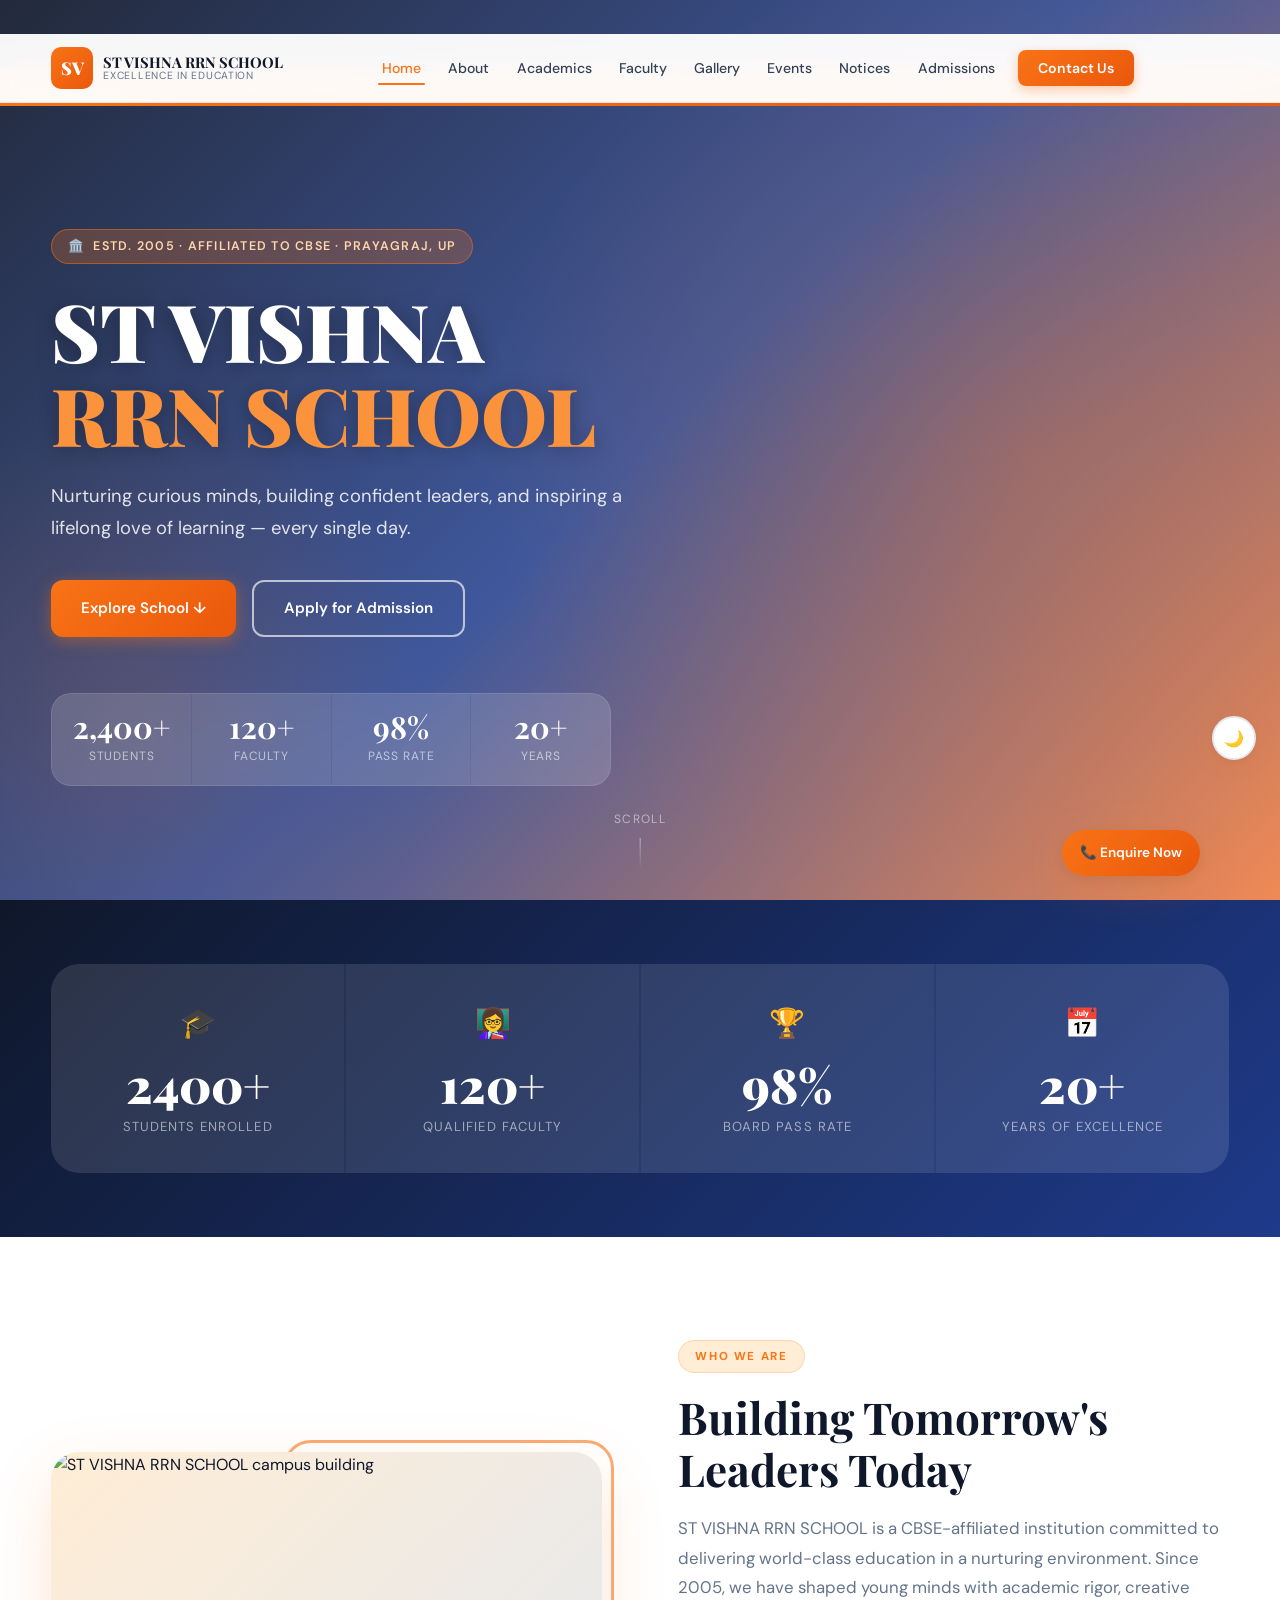
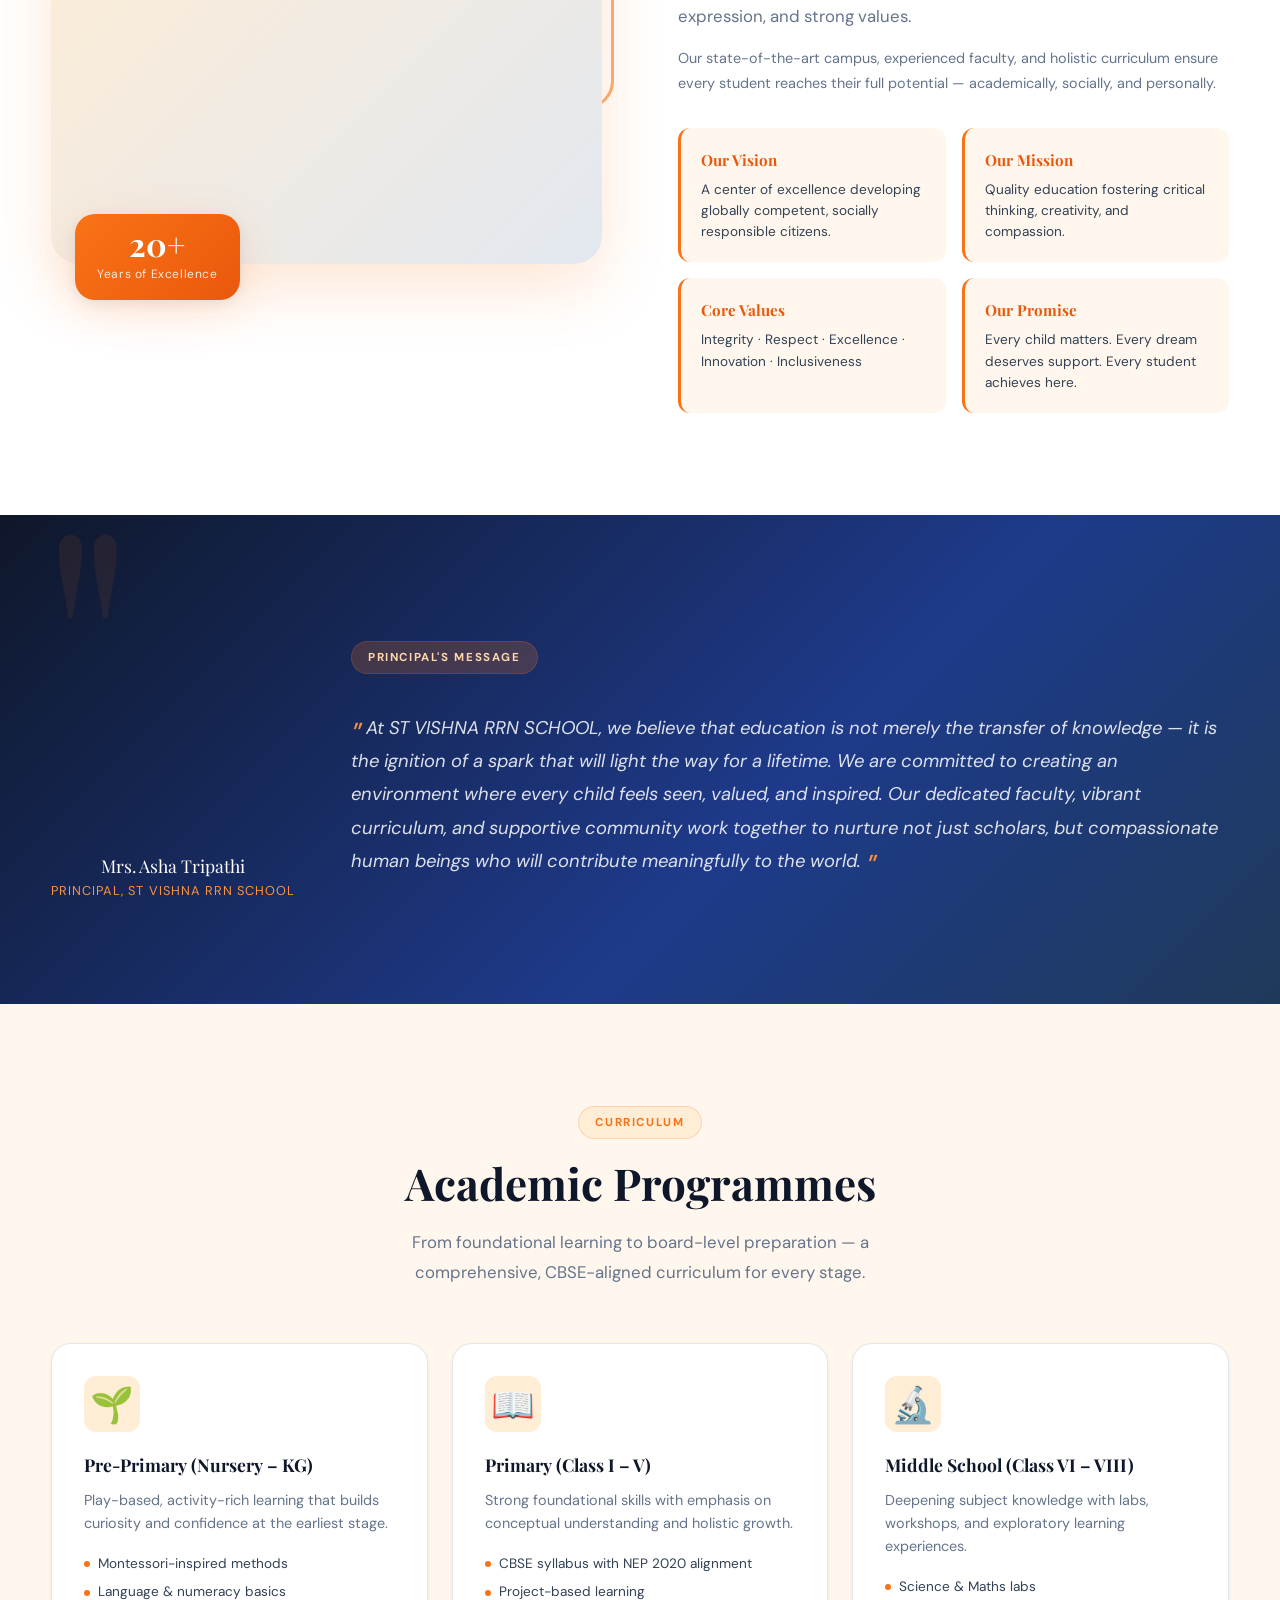
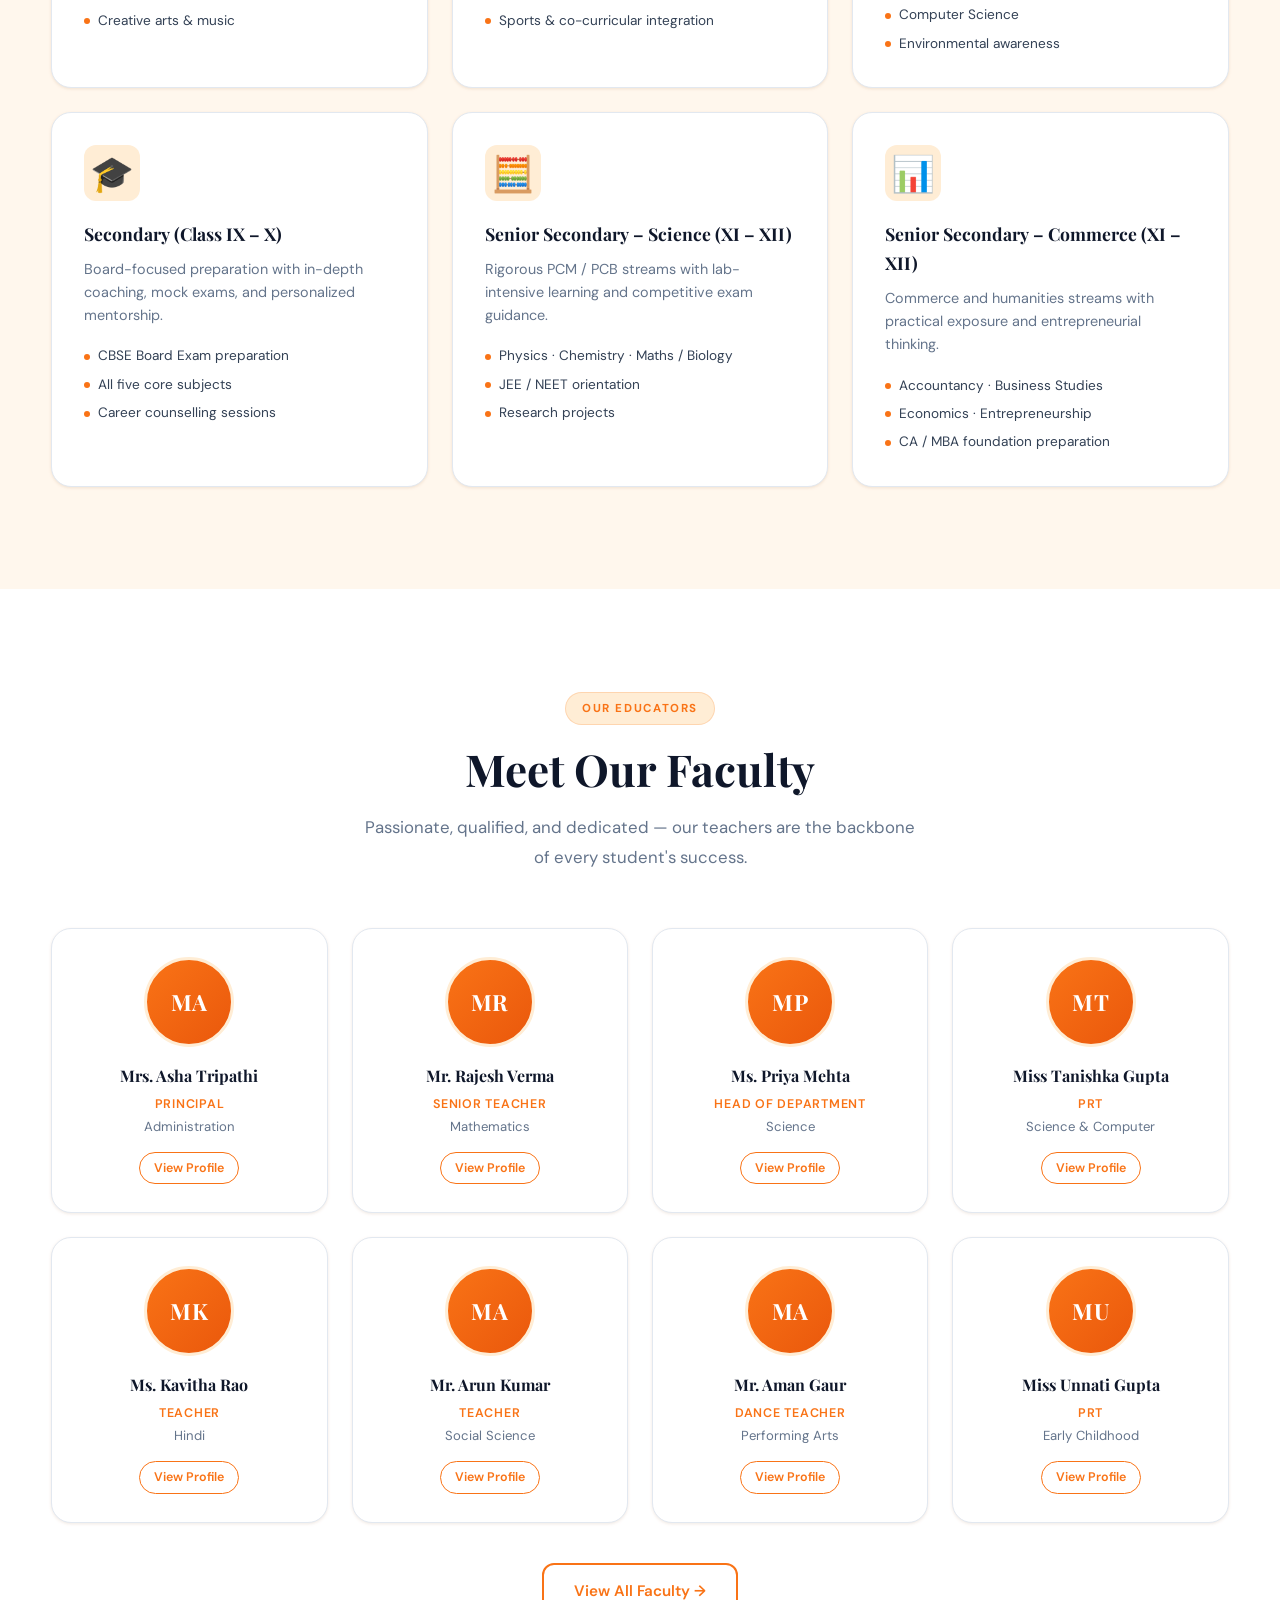
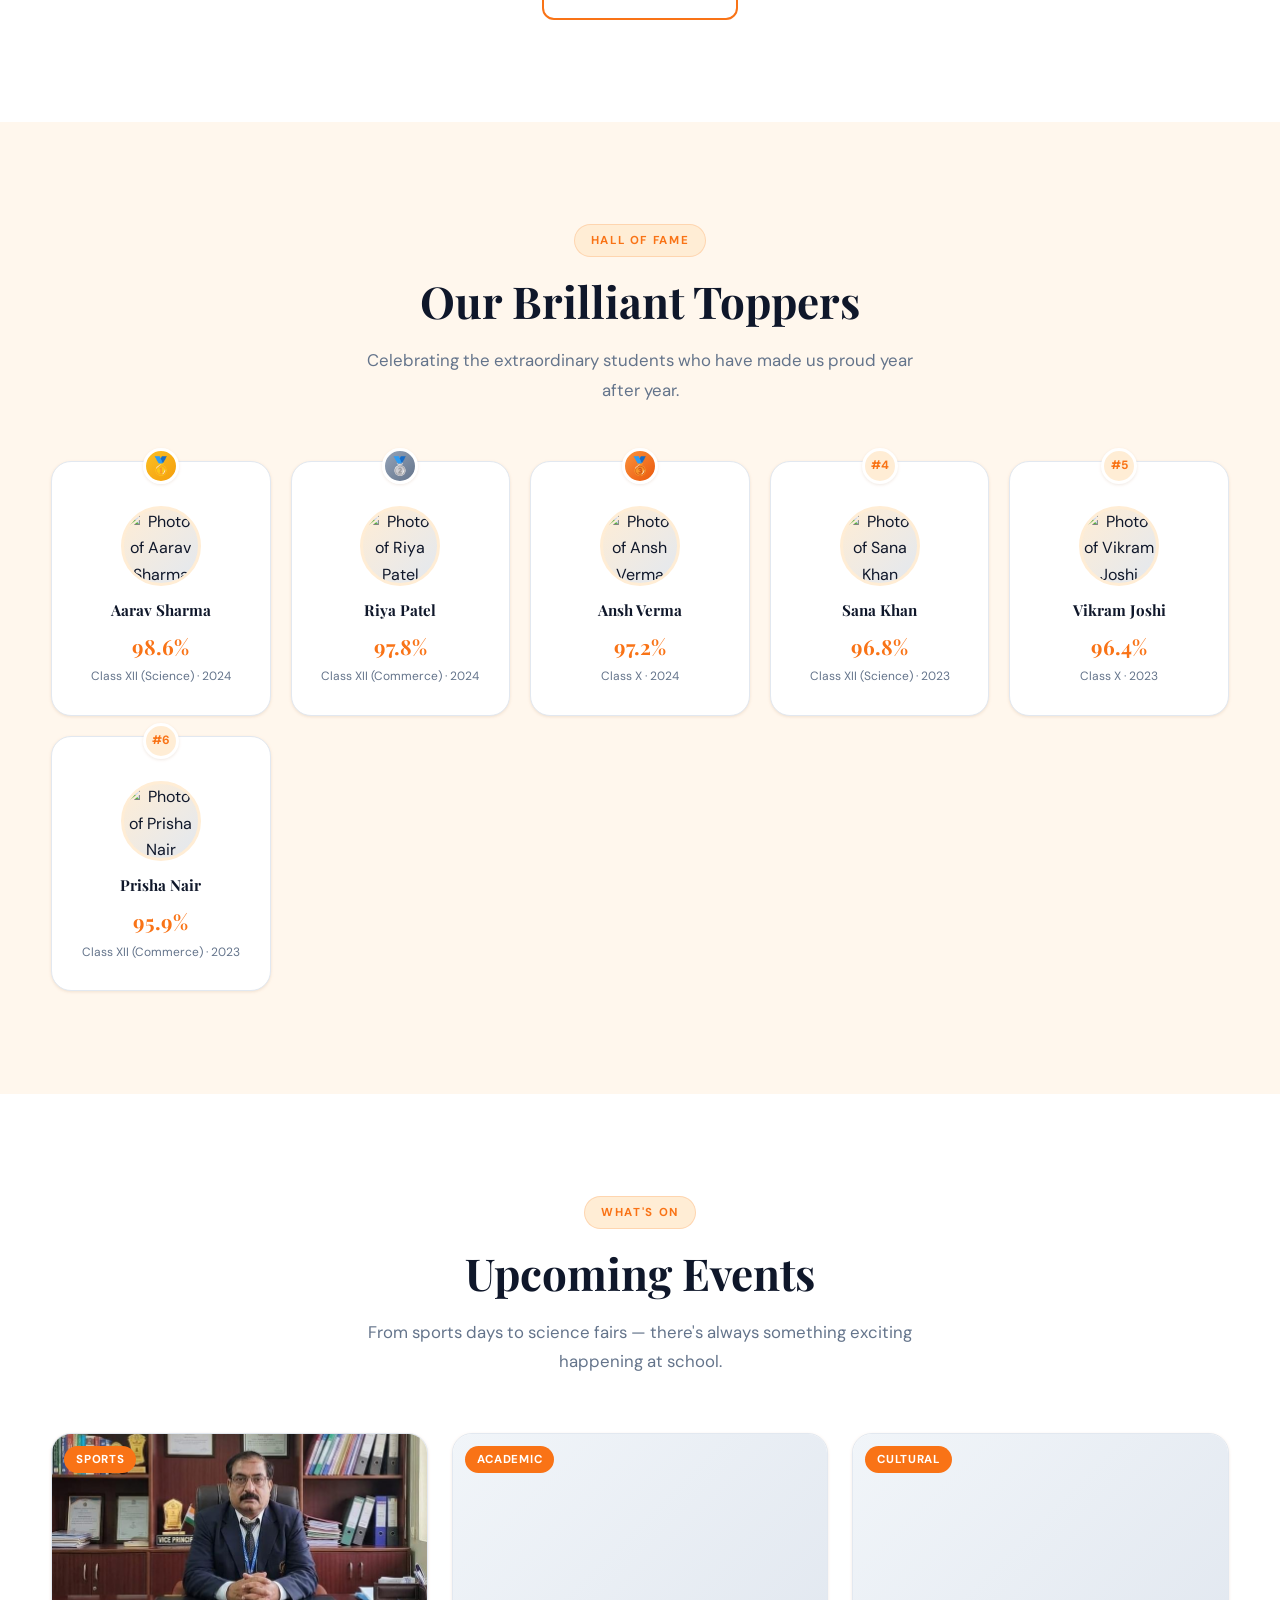
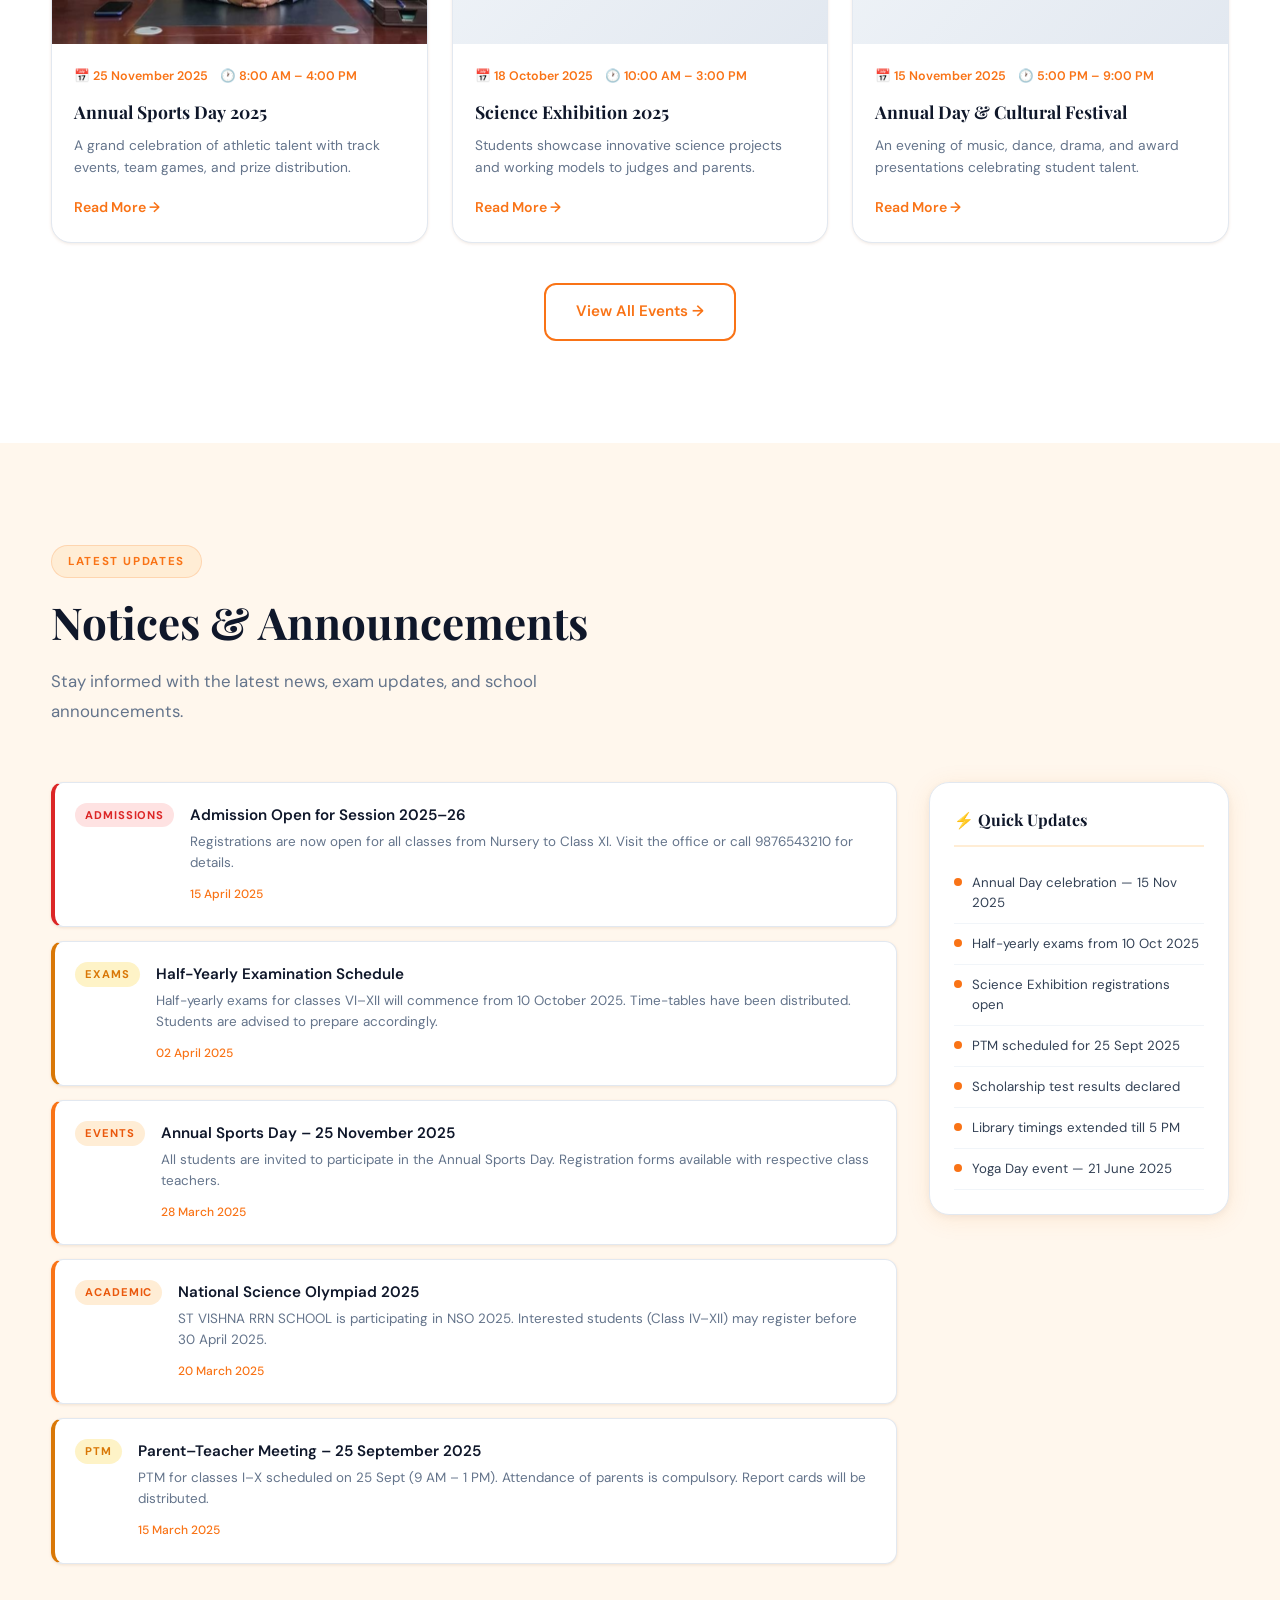
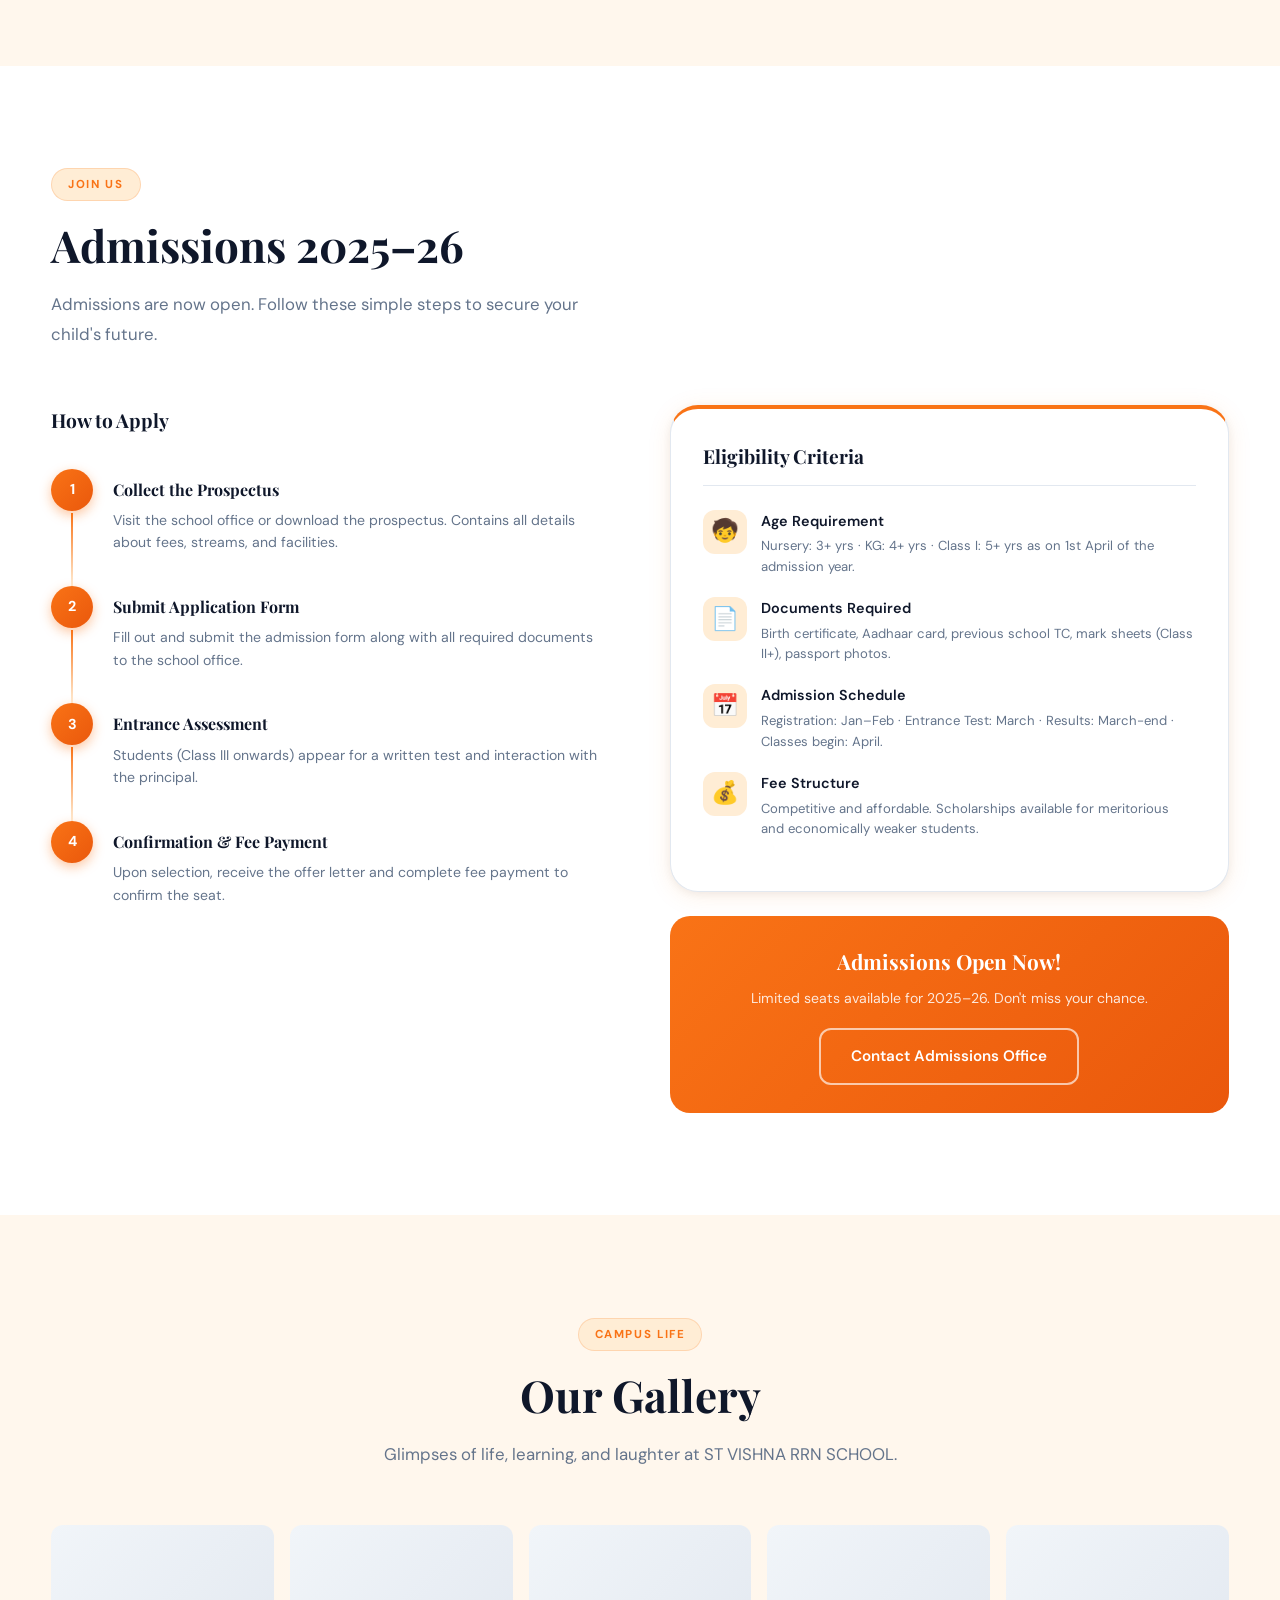
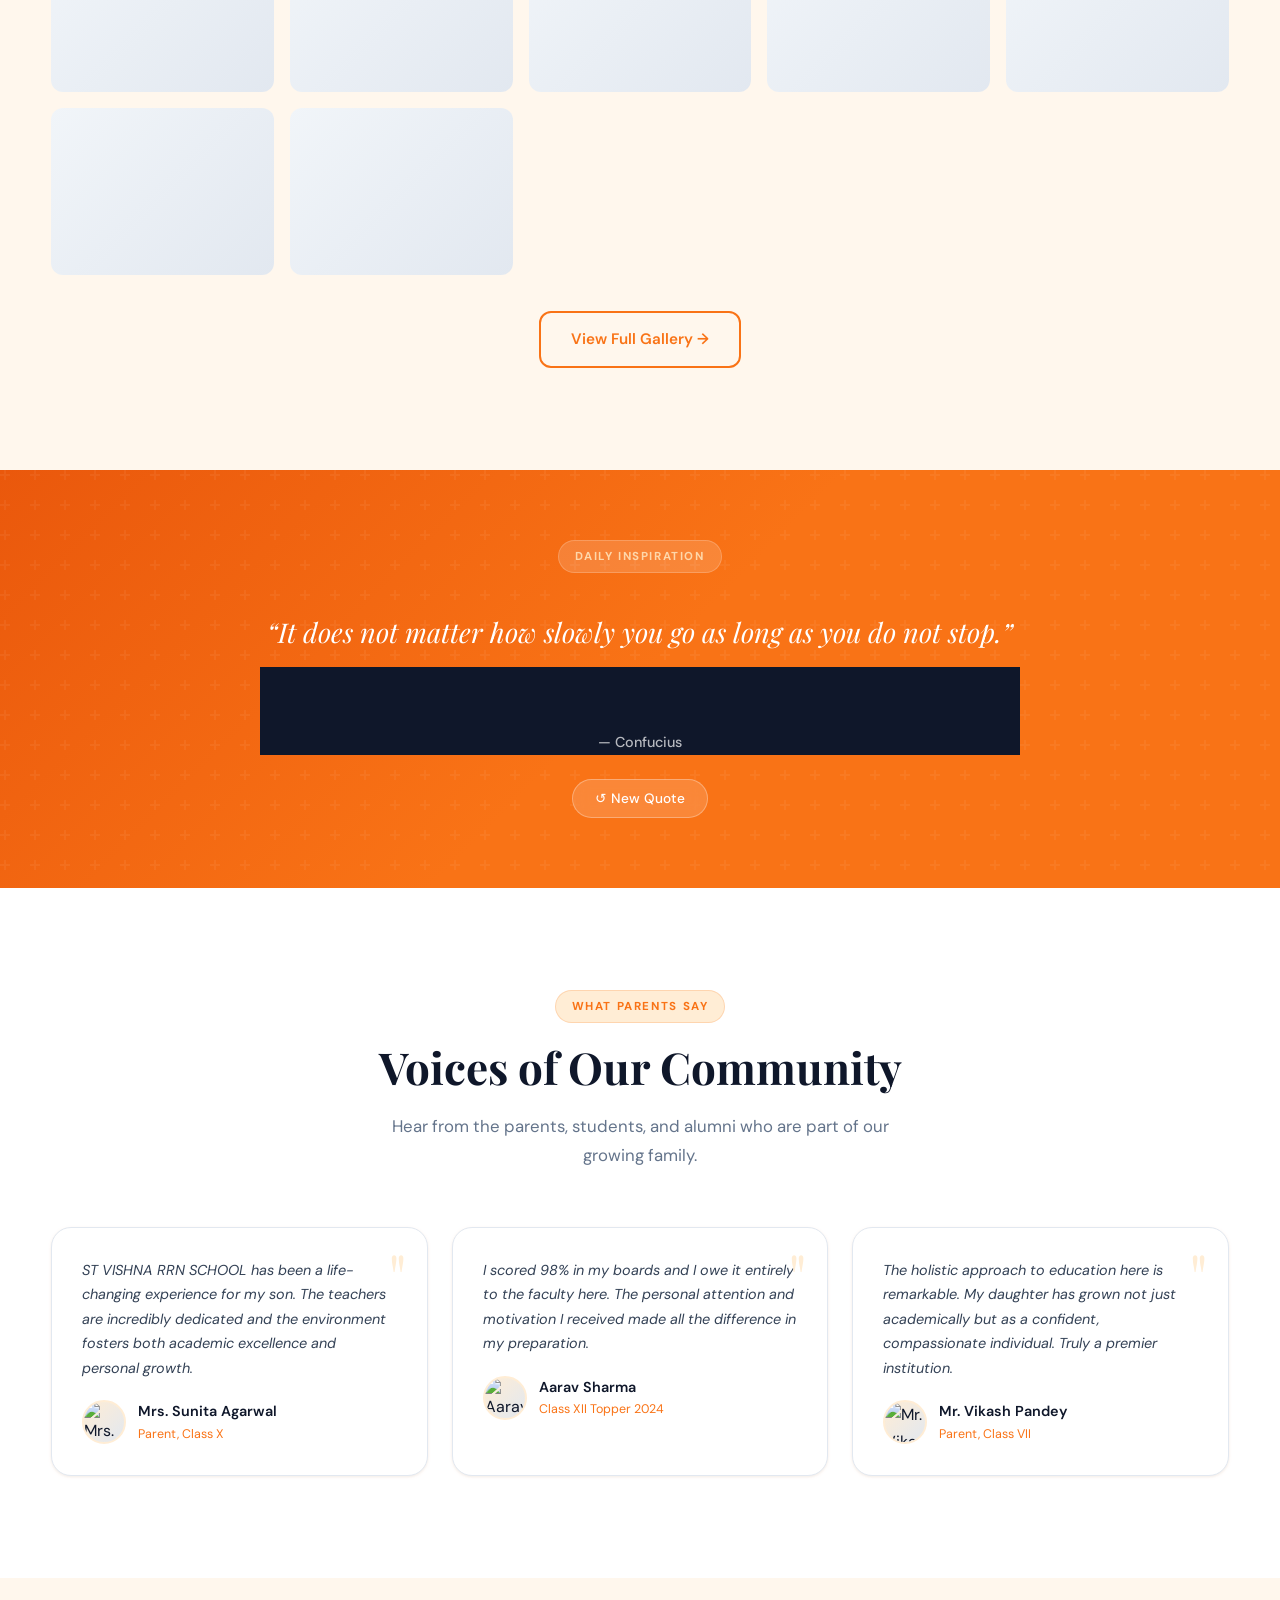
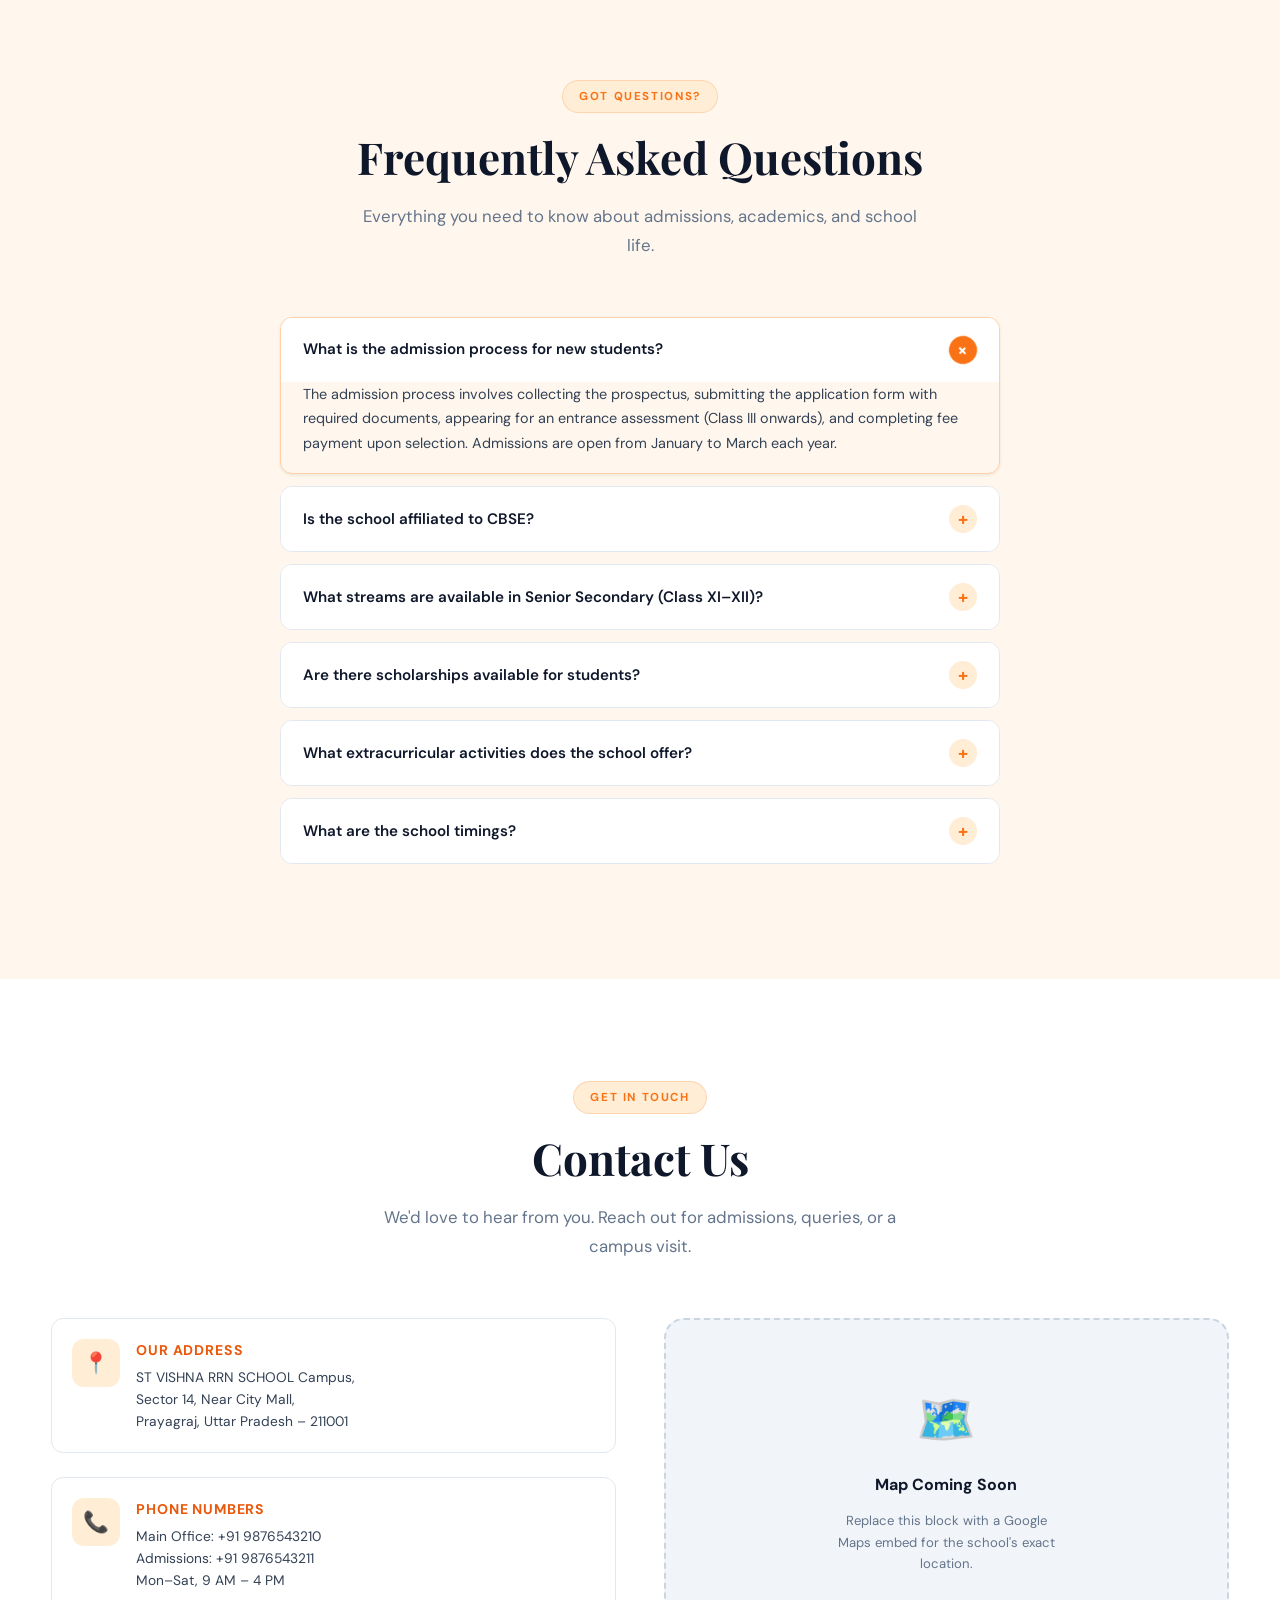
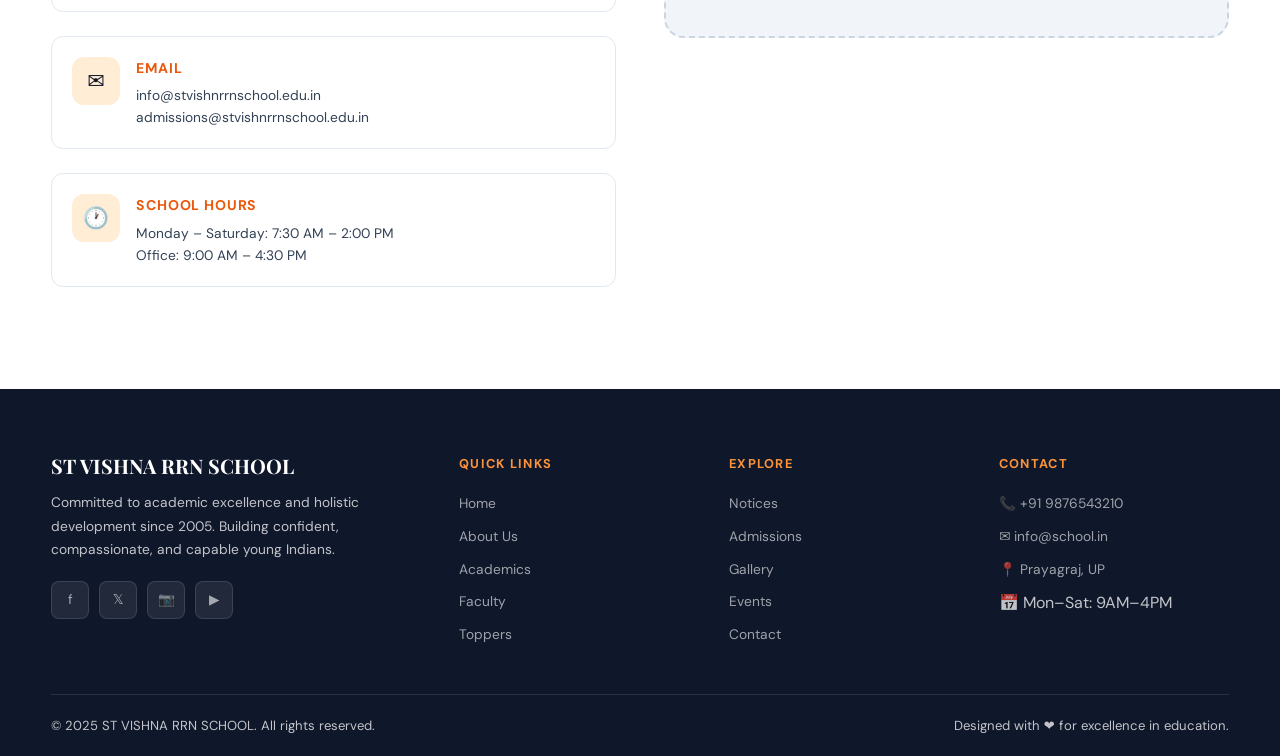
==== index.html @ 3f6bbff7 "Adding names and testing" ====
<!DOCTYPE html>
<html lang="en">
<head>
  <!-- ============================================================
       META & SEO
  ============================================================ -->
  <meta charset="UTF-8" />
  <meta name="viewport" content="width=device-width, initial-scale=1.0" />
  <meta name="description" content="ST VISHNA RRN SCHOOL – A premier CBSE-affiliated institution dedicated to academic excellence, character building, and holistic development since 2005." />
  <meta name="keywords" content="ST VISHNA RRN SCHOOL, CBSE school Prayagraj, school admissions, academics, faculty" />
  <meta name="author" content="ST VISHNA RRN SCHOOL" />
  <meta property="og:title" content="ST VISHNA RRN SCHOOL | Excellence in Education" />
  <meta property="og:description" content="Nurturing curious minds, building confident leaders since 2005." />
  <meta property="og:type" content="website" />
  <title>ST VISHNA RRN SCHOOL | Excellence in Education</title>

  <!-- Fonts -->
  <link rel="preconnect" href="https://fonts.googleapis.com" />
  <link rel="preconnect" href="https://fonts.gstatic.com" crossorigin />
  <link href="https://fonts.googleapis.com/css2?family=Playfair+Display:wght@700;900&family=DM+Sans:wght@300;400;500;600&display=swap" rel="stylesheet" />

  <!-- Styles -->
  <link rel="stylesheet" href="style.css" />

  <!-- Extra styles for index-specific components -->
  <style>
    /* ── Event Cards ───────────────────────────────────────────── */
    .events-grid { display: grid; grid-template-columns: repeat(auto-fill, minmax(min(340px,100%), 1fr)); gap: 24px; }
    .event-card { background: var(--white); border-radius: var(--radius-lg); border: 1px solid var(--gray-200); box-shadow: var(--shadow-sm); overflow: hidden; transition: var(--transition); }
    .event-card:hover { transform: translateY(-6px); box-shadow: var(--shadow-lg); }
    .event-img-wrap { position: relative; overflow: hidden; aspect-ratio: 16/9; }
    .event-img { width: 100%; height: 100%; object-fit: cover; transition: transform .5s ease; }
    .event-card:hover .event-img { transform: scale(1.06); }
    .event-cat-badge { position: absolute; top: 12px; left: 12px; background: var(--primary); color: #fff; font-size: .72rem; font-weight: 700; padding: 4px 12px; border-radius: 100px; letter-spacing: .06em; text-transform: uppercase; }
    .event-body { padding: 22px; }
    .event-date-row { display: flex; gap: 12px; flex-wrap: wrap; margin-bottom: 10px; }
    .event-date, .event-time { font-size: .78rem; color: var(--primary); font-weight: 600; }
    .event-body h3 { font-family: var(--font-display); font-size: 1.1rem; color: var(--deep-blue); margin-bottom: 8px; }
    .event-body p  { font-size: .86rem; color: var(--gray-500); line-height: 1.6; margin-bottom: 16px; }
    .btn-event-more { background: none; border: none; color: var(--primary); font-weight: 600; font-size: .88rem; cursor: pointer; display: inline-flex; align-items: center; gap: 4px; padding: 0; transition: gap var(--transition); }
    .btn-event-more:hover { gap: 10px; }

    /* Event Modal extras */
    .event-modal-box { max-width: 560px; text-align: left; padding: 0; overflow: hidden; }
    .event-modal-img { width: 100%; height: 220px; object-fit: cover; }
    .event-modal-body { padding: 28px 32px; }
    .event-modal-body h2 { font-family: var(--font-display); font-size: 1.5rem; color: var(--deep-blue); margin: 12px 0 16px; }
    .event-modal-meta { display: flex; flex-wrap: wrap; gap: 10px 20px; margin-bottom: 18px; font-size: .82rem; color: var(--primary); font-weight: 600; }
    .event-modal-body p { font-size: .9rem; color: var(--gray-700); line-height: 1.7; }
    #eventModal .modal-close { top: 12px; right: 12px; background: rgba(0,0,0,.4); color: #fff; }
    #eventModal .modal-close:hover { background: var(--primary); }

    /* Stats counter section */
    .stats-section { background: linear-gradient(135deg, var(--deep-blue), var(--soft-blue)); padding: 64px 0; }
    .stats-grid { display: grid; grid-template-columns: repeat(4, 1fr); gap: 2px; background: rgba(255,255,255,.08); border-radius: var(--radius-xl); overflow: hidden; }
    .stat-item { padding: 36px 24px; text-align: center; background: rgba(255,255,255,.04); transition: background var(--transition); }
    .stat-item:hover { background: rgba(249,115,22,.15); }
    .stat-num { font-family: var(--font-display); font-size: clamp(2rem, 4vw, 3rem); font-weight: 900; color: var(--white); line-height: 1; }
    .stat-label { font-size: .82rem; color: rgba(255,255,255,.55); margin-top: 8px; text-transform: uppercase; letter-spacing: .08em; }
    .stat-icon { font-size: 1.8rem; margin-bottom: 12px; }
    @media (max-width: 640px) {
      .stats-grid { grid-template-columns: repeat(2, 1fr); }
    }

    /* Gallery preview footer link */
    .gallery-view-all { text-align: center; margin-top: 36px; }

    /* Navbar top offset for ticker */
    body { padding-top: 0; }
    #hero { padding-top: 115px; }
  </style>
</head>

<body>
<!-- ══════════════════════════════════════════════════════════════
     SCROLL PROGRESS
══════════════════════════════════════════════════════════════ -->
<div id="scroll-progress" aria-hidden="true"></div>

<!-- ══════════════════════════════════════════════════════════════
     NOTICE TICKER
══════════════════════════════════════════════════════════════ -->
<div class="notice-ticker-bar" id="noticeTicker" role="marquee" aria-label="School notices ticker">
  <div class="ticker-track">
    <span>Admissions Open 2025–26 — Limited Seats Available</span>
    <span>Half-Yearly Exams from 10 Oct 2025</span>
    <span>Annual Sports Day on 25 Nov 2025</span>
    <span>Science Exhibition Registrations Open</span>
    <span>PTM on 25 Sept 2025 — Attendance Compulsory</span>
    <span>Library timings extended till 5 PM</span>
    <!-- Duplicate for seamless loop -->
    <span>Admissions Open 2025–26 — Limited Seats Available</span>
    <span>Half-Yearly Exams from 10 Oct 2025</span>
    <span>Annual Sports Day on 25 Nov 2025</span>
    <span>Science Exhibition Registrations Open</span>
    <span>PTM on 25 Sept 2025 — Attendance Compulsory</span>
    <span>Library timings extended till 5 PM</span>
  </div>
</div>

<!-- ══════════════════════════════════════════════════════════════
     NAVBAR
══════════════════════════════════════════════════════════════ -->
<nav id="navbar" role="navigation" aria-label="Main navigation" style="top:34px;">
  <div class="container">
    <div class="nav-inner">
      <!-- Logo -->
      <a href="#hero" class="nav-logo" aria-label="ST VISHNA RRN SCHOOL Home">
        <div class="nav-logo-icon" aria-hidden="true">SV</div>
        <div class="nav-logo-text">
          <span class="nav-logo-name">ST VISHNA RRN SCHOOL</span>
          <span class="nav-logo-sub">Excellence in Education</span>
        </div>
      </a>

      <!-- Desktop links -->
      <ul class="nav-links" role="list">
        <li><a href="#hero">Home</a></li>
        <li><a href="#about">About</a></li>
        <li><a href="#academics">Academics</a></li>
        <li><a href="faculty.html">Faculty</a></li>
        <li><a href="gallery.html">Gallery</a></li>
        <li><a href="events.html">Events</a></li>
        <li><a href="#notices">Notices</a></li>
        <li><a href="#admissions">Admissions</a></li>
        <li><a href="#contact" class="nav-cta">Contact Us</a></li>
      </ul>

      <!-- Hamburger -->
      <button class="hamburger" id="hamburger" aria-label="Toggle menu" aria-expanded="false">
        <span></span><span></span><span></span>
      </button>
    </div>
  </div>
</nav>

<!-- Mobile Menu -->
<div class="mobile-menu" id="mobileMenu" role="menu" aria-hidden="true">
  <a href="#hero" role="menuitem">🏠 Home</a>
  <a href="#about" role="menuitem">🏫 About</a>
  <a href="#academics" role="menuitem">📚 Academics</a>
  <a href="faculty.html" role="menuitem">👩‍🏫 Faculty</a>
  <a href="gallery.html" role="menuitem">🖼️ Gallery</a>
  <a href="events.html" role="menuitem">🎉 Events</a>
  <a href="#notices" role="menuitem">📢 Notices</a>
  <a href="#admissions" role="menuitem">📝 Admissions</a>
  <a href="#contact" role="menuitem">📞 Contact</a>
</div>


<!-- ══════════════════════════════════════════════════════════════
     HERO SECTION
══════════════════════════════════════════════════════════════ -->
<section id="hero" aria-label="Hero">
  <div class="hero-bg" aria-hidden="true"></div>
  <div class="container">
    <div class="hero-content">
      <div class="hero-badge">Estd. 2005 · Affiliated to CBSE · Prayagraj, UP</div>
      <h1 class="hero-title">
        ST VISHNA<br /><span>RRN SCHOOL</span>
      </h1>
      <p class="hero-tagline">
        Nurturing curious minds, building confident leaders, and inspiring a lifelong love of learning — every single day.
      </p>
      <div class="hero-actions">
        <a href="#about" class="btn btn-primary">Explore School ↓</a>
        <a href="#admissions" class="btn btn-outline">Apply for Admission</a>
      </div>
      <div class="hero-stats" aria-label="School highlights">
        <div class="hero-stat">
          <h3>2,400+</h3><p>Students</p>
        </div>
        <div class="hero-stat">
          <h3>120+</h3><p>Faculty</p>
        </div>
        <div class="hero-stat">
          <h3>98%</h3><p>Pass Rate</p>
        </div>
        <div class="hero-stat">
          <h3>20+</h3><p>Years</p>
        </div>
      </div>
    </div>
  </div>
  <div class="scroll-indicator" aria-hidden="true">Scroll</div>
</section>


<!-- ══════════════════════════════════════════════════════════════
     STATS COUNTER SECTION
══════════════════════════════════════════════════════════════ -->
<div class="stats-section" aria-label="School statistics">
  <div class="container">
    <div class="stats-grid">
      <div class="stat-item">
        <div class="stat-icon" aria-hidden="true">🎓</div>
        <div class="stat-num"><span data-target="2400" data-suffix="+">0</span></div>
        <div class="stat-label">Students Enrolled</div>
      </div>
      <div class="stat-item">
        <div class="stat-icon" aria-hidden="true">👩‍🏫</div>
        <div class="stat-num"><span data-target="120" data-suffix="+">0</span></div>
        <div class="stat-label">Qualified Faculty</div>
      </div>
      <div class="stat-item">
        <div class="stat-icon" aria-hidden="true">🏆</div>
        <div class="stat-num"><span data-target="98" data-suffix="%">0</span></div>
        <div class="stat-label">Board Pass Rate</div>
      </div>
      <div class="stat-item">
        <div class="stat-icon" aria-hidden="true">📅</div>
        <div class="stat-num"><span data-target="20" data-suffix="+">0</span></div>
        <div class="stat-label">Years of Excellence</div>
      </div>
    </div>
  </div>
</div>


<!-- ══════════════════════════════════════════════════════════════
     ABOUT SECTION
══════════════════════════════════════════════════════════════ -->
<section id="about" class="section" aria-labelledby="about-title">
  <div class="container">
    <div class="about-grid">

      <!-- Image -->
      <div class="about-img-wrap reveal">
        <img
          src="assets/images/gallery/campus.jpg"
          alt="ST VISHNA RRN SCHOOL campus building"
          class="about-img"
          loading="eager"
          onerror="this.onerror=null;this.src='assets/images/gallery/campus.jpg';this.style.background='linear-gradient(135deg,#ffedd5,#e2e8f0)'"
        />
        <div class="about-badge">
          <strong>20+</strong>
          <span>Years of Excellence</span>
        </div>
      </div>

      <!-- Text -->
      <div class="reveal reveal-delay-1">
        <span class="section-label">Who We Are</span>
        <h2 class="section-title" id="about-title">Building Tomorrow's Leaders Today</h2>
        <p class="section-subtitle">
          ST VISHNA RRN SCHOOL is a CBSE-affiliated institution committed to delivering world-class education in a nurturing environment. Since 2005, we have shaped young minds with academic rigor, creative expression, and strong values.
        </p>
        <p style="font-size:.9rem;color:var(--gray-500);margin-top:14px;line-height:1.75;">
          Our state-of-the-art campus, experienced faculty, and holistic curriculum ensure every student reaches their full potential — academically, socially, and personally.
        </p>

        <div class="vm-grid">
          <div class="vm-card">
            <h4>Our Vision</h4>
            <p>A center of excellence developing globally competent, socially responsible citizens.</p>
          </div>
          <div class="vm-card">
            <h4>Our Mission</h4>
            <p>Quality education fostering critical thinking, creativity, and compassion.</p>
          </div>
          <div class="vm-card">
            <h4>Core Values</h4>
            <p>Integrity · Respect · Excellence · Innovation · Inclusiveness</p>
          </div>
          <div class="vm-card">
            <h4>Our Promise</h4>
            <p>Every child matters. Every dream deserves support. Every student achieves here.</p>
          </div>
        </div>
      </div>

    </div>
  </div>
</section>


<!-- ══════════════════════════════════════════════════════════════
     PRINCIPAL'S MESSAGE
══════════════════════════════════════════════════════════════ -->
<section class="section principal-section" aria-labelledby="principal-title">
  <div class="container">
    <div class="principal-inner">
      <div class="principal-photo-wrap reveal">
        <img
          src="Faculty/"
          alt="Mrs. Asha Tripathi, Principal"
          class="principal-photo"
          loading="lazy"
        />
        <p class="principal-name" id="principal-title">Mrs. Asha Tripathi</p>
        <p class="principal-title">Principal, ST VISHNA RRN SCHOOL</p>
      </div>
      <div class="reveal reveal-delay-1">
        <span class="section-label" style="background:rgba(249,115,22,.2);color:#fed7aa;">Principal's Message</span>
        <p class="principal-text" style="margin-top:20px;">
          At ST VISHNA RRN SCHOOL, we believe that education is not merely the transfer of knowledge — it is the ignition of a spark that will light the way for a lifetime. We are committed to creating an environment where every child feels seen, valued, and inspired. Our dedicated faculty, vibrant curriculum, and supportive community work together to nurture not just scholars, but compassionate human beings who will contribute meaningfully to the world.
        </p>
      </div>
    </div>
  </div>
</section>


<!-- ══════════════════════════════════════════════════════════════
     ACADEMICS SECTION
══════════════════════════════════════════════════════════════ -->
<section id="academics" class="section section-alt" aria-labelledby="academics-title">
  <div class="container">
    <header class="section-header center">
      <span class="section-label">Curriculum</span>
      <h2 class="section-title" id="academics-title">Academic Programmes</h2>
      <p class="section-subtitle">From foundational learning to board-level preparation — a comprehensive, CBSE-aligned curriculum for every stage.</p>
    </header>

    <div class="academics-grid">
      <article class="academic-card reveal">
        <div class="academic-icon" aria-hidden="true">🌱</div>
        <h3>Pre-Primary (Nursery – KG)</h3>
        <p>Play-based, activity-rich learning that builds curiosity and confidence at the earliest stage.</p>
        <ul>
          <li>Montessori-inspired methods</li>
          <li>Language &amp; numeracy basics</li>
          <li>Creative arts &amp; music</li>
        </ul>
      </article>
      <article class="academic-card reveal reveal-delay-1">
        <div class="academic-icon" aria-hidden="true">📖</div>
        <h3>Primary (Class I – V)</h3>
        <p>Strong foundational skills with emphasis on conceptual understanding and holistic growth.</p>
        <ul>
          <li>CBSE syllabus with NEP 2020 alignment</li>
          <li>Project-based learning</li>
          <li>Sports &amp; co-curricular integration</li>
        </ul>
      </article>
      <article class="academic-card reveal reveal-delay-2">
        <div class="academic-icon" aria-hidden="true">🔬</div>
        <h3>Middle School (Class VI – VIII)</h3>
        <p>Deepening subject knowledge with labs, workshops, and exploratory learning experiences.</p>
        <ul>
          <li>Science &amp; Maths labs</li>
          <li>Computer Science</li>
          <li>Environmental awareness</li>
        </ul>
      </article>
      <article class="academic-card reveal reveal-delay-3">
        <div class="academic-icon" aria-hidden="true">🎓</div>
        <h3>Secondary (Class IX – X)</h3>
        <p>Board-focused preparation with in-depth coaching, mock exams, and personalized mentorship.</p>
        <ul>
          <li>CBSE Board Exam preparation</li>
          <li>All five core subjects</li>
          <li>Career counselling sessions</li>
        </ul>
      </article>
      <article class="academic-card reveal">
        <div class="academic-icon" aria-hidden="true">🧮</div>
        <h3>Senior Secondary – Science (XI – XII)</h3>
        <p>Rigorous PCM / PCB streams with lab-intensive learning and competitive exam guidance.</p>
        <ul>
          <li>Physics · Chemistry · Maths / Biology</li>
          <li>JEE / NEET orientation</li>
          <li>Research projects</li>
        </ul>
      </article>
      <article class="academic-card reveal reveal-delay-1">
        <div class="academic-icon" aria-hidden="true">📊</div>
        <h3>Senior Secondary – Commerce (XI – XII)</h3>
        <p>Commerce and humanities streams with practical exposure and entrepreneurial thinking.</p>
        <ul>
          <li>Accountancy · Business Studies</li>
          <li>Economics · Entrepreneurship</li>
          <li>CA / MBA foundation preparation</li>
        </ul>
      </article>
    </div>
  </div>
</section>


<!-- ══════════════════════════════════════════════════════════════
     FACULTY PREVIEW
══════════════════════════════════════════════════════════════ -->
<section id="faculty" class="section" aria-labelledby="faculty-title">
  <div class="container">
    <header class="section-header center">
      <span class="section-label">Our Educators</span>
      <h2 class="section-title" id="faculty-title">Meet Our Faculty</h2>
      <p class="section-subtitle">Passionate, qualified, and dedicated — our teachers are the backbone of every student's success.</p>
    </header>

    <div class="faculty-grid" id="facultyGrid">
      <!-- Rendered by script.js -->
    </div>

    <div class="gallery-view-all" style="margin-top:40px;">
      <a href="faculty.html" class="btn btn-orange-outline">View All Faculty →</a>
    </div>
  </div>
</section>

<!-- Faculty Modal -->
<div class="modal-overlay" id="facultyModal" role="dialog" aria-modal="true" aria-labelledby="modalName" aria-hidden="true">
  <div class="modal-box">
    <button class="modal-close" id="modalClose" aria-label="Close modal">✕</button>
    <img src="" alt="" class="modal-photo" id="modalPhoto" />
    <h2 id="modalName"></h2>
    <p class="modal-designation" id="modalDesignation"></p>
    <div id="modalDetails"></div>
  </div>
</div>


<!-- ══════════════════════════════════════════════════════════════
     TOPPERS SECTION
══════════════════════════════════════════════════════════════ -->
<section id="toppers" class="section section-alt" aria-labelledby="toppers-title">
  <div class="container">
    <header class="section-header center">
      <span class="section-label">Hall of Fame</span>
      <h2 class="section-title" id="toppers-title">Our Brilliant Toppers</h2>
      <p class="section-subtitle">Celebrating the extraordinary students who have made us proud year after year.</p>
    </header>
    <div class="toppers-grid" id="toppersGrid">
      <!-- Rendered by script.js -->
    </div>
  </div>
</section>


<!-- ══════════════════════════════════════════════════════════════
     EVENTS PREVIEW
══════════════════════════════════════════════════════════════ -->
<section id="events" class="section" aria-labelledby="events-title">
  <div class="container">
    <header class="section-header center">
      <span class="section-label">What's On</span>
      <h2 class="section-title" id="events-title">Upcoming Events</h2>
      <p class="section-subtitle">From sports days to science fairs — there's always something exciting happening at school.</p>
    </header>

    <div class="events-grid" id="eventsGrid">
      <!-- Rendered by script.js -->
    </div>

    <div class="gallery-view-all" style="margin-top:40px;">
      <a href="events.html" class="btn btn-orange-outline">View All Events →</a>
    </div>
  </div>
</section>

<!-- Event Modal -->
<div class="modal-overlay" id="eventModal" aria-hidden="true"></div>


<!-- ══════════════════════════════════════════════════════════════
     NOTICES SECTION
══════════════════════════════════════════════════════════════ -->
<section id="notices" class="section section-alt" aria-labelledby="notices-title">
  <div class="container">
    <header class="section-header">
      <span class="section-label">Latest Updates</span>
      <h2 class="section-title" id="notices-title">Notices &amp; Announcements</h2>
      <p class="section-subtitle">Stay informed with the latest news, exam updates, and school announcements.</p>
    </header>

    <div class="notices-layout">
      <div class="notice-list" id="noticeList">
        <!-- Rendered by script.js -->
      </div>
      <aside class="ticker-box" aria-label="Quick updates">
        <h3>⚡ Quick Updates</h3>
        <div class="ticker-item"><span class="ticker-dot"></span>Annual Day celebration — 15 Nov 2025</div>
        <div class="ticker-item"><span class="ticker-dot"></span>Half-yearly exams from 10 Oct 2025</div>
        <div class="ticker-item"><span class="ticker-dot"></span>Science Exhibition registrations open</div>
        <div class="ticker-item"><span class="ticker-dot"></span>PTM scheduled for 25 Sept 2025</div>
        <div class="ticker-item"><span class="ticker-dot"></span>Scholarship test results declared</div>
        <div class="ticker-item"><span class="ticker-dot"></span>Library timings extended till 5 PM</div>
        <div class="ticker-item"><span class="ticker-dot"></span>Yoga Day event — 21 June 2025</div>
      </aside>
    </div>
  </div>
</section>


<!-- ══════════════════════════════════════════════════════════════
     ADMISSIONS SECTION
══════════════════════════════════════════════════════════════ -->
<section id="admissions" class="section" aria-labelledby="admissions-title">
  <div class="container">
    <header class="section-header">
      <span class="section-label">Join Us</span>
      <h2 class="section-title" id="admissions-title">Admissions 2025–26</h2>
      <p class="section-subtitle">Admissions are now open. Follow these simple steps to secure your child's future.</p>
    </header>

    <div class="admissions-grid">
      <!-- Steps -->
      <div>
        <h3>How to Apply</h3>
        <ol class="steps-list" aria-label="Admission steps">
          <li class="step-item reveal">
            <div class="step-num" aria-hidden="true"></div>
            <div class="step-content">
              <h4>Collect the Prospectus</h4>
              <p>Visit the school office or download the prospectus. Contains all details about fees, streams, and facilities.</p>
            </div>
          </li>
          <li class="step-item reveal reveal-delay-1">
            <div class="step-num" aria-hidden="true"></div>
            <div class="step-content">
              <h4>Submit Application Form</h4>
              <p>Fill out and submit the admission form along with all required documents to the school office.</p>
            </div>
          </li>
          <li class="step-item reveal reveal-delay-2">
            <div class="step-num" aria-hidden="true"></div>
            <div class="step-content">
              <h4>Entrance Assessment</h4>
              <p>Students (Class III onwards) appear for a written test and interaction with the principal.</p>
            </div>
          </li>
          <li class="step-item reveal reveal-delay-3">
            <div class="step-num" aria-hidden="true"></div>
            <div class="step-content">
              <h4>Confirmation &amp; Fee Payment</h4>
              <p>Upon selection, receive the offer letter and complete fee payment to confirm the seat.</p>
            </div>
          </li>
        </ol>
      </div>

      <!-- Eligibility -->
      <div class="reveal reveal-delay-1">
        <div class="eligibility-card">
          <h3>Eligibility Criteria</h3>
          <div class="eligibility-item">
            <div class="eligibility-icon" aria-hidden="true">🧒</div>
            <div>
              <h5>Age Requirement</h5>
              <p>Nursery: 3+ yrs · KG: 4+ yrs · Class I: 5+ yrs as on 1st April of the admission year.</p>
            </div>
          </div>
          <div class="eligibility-item">
            <div class="eligibility-icon" aria-hidden="true">📄</div>
            <div>
              <h5>Documents Required</h5>
              <p>Birth certificate, Aadhaar card, previous school TC, mark sheets (Class II+), passport photos.</p>
            </div>
          </div>
          <div class="eligibility-item">
            <div class="eligibility-icon" aria-hidden="true">📅</div>
            <div>
              <h5>Admission Schedule</h5>
              <p>Registration: Jan–Feb · Entrance Test: March · Results: March-end · Classes begin: April.</p>
            </div>
          </div>
          <div class="eligibility-item">
            <div class="eligibility-icon" aria-hidden="true">💰</div>
            <div>
              <h5>Fee Structure</h5>
              <p>Competitive and affordable. Scholarships available for meritorious and economically weaker students.</p>
            </div>
          </div>
        </div>

        <div class="admission-cta-box">
          <h4>Admissions Open Now!</h4>
          <p>Limited seats available for 2025–26. Don't miss your chance.</p>
          <a href="#contact" class="btn btn-outline" style="display:inline-flex;justify-content:center;">
            Contact Admissions Office
          </a>
        </div>
      </div>
    </div>
  </div>
</section>


<!-- ══════════════════════════════════════════════════════════════
     GALLERY PREVIEW
══════════════════════════════════════════════════════════════ -->
<section id="gallery" class="section section-alt" aria-labelledby="gallery-title">
  <div class="container">
    <header class="section-header center">
      <span class="section-label">Campus Life</span>
      <h2 class="section-title" id="gallery-title">Our Gallery</h2>
      <p class="section-subtitle">Glimpses of life, learning, and laughter at ST VISHNA RRN SCHOOL.</p>
    </header>

    <div class="gallery-grid">
      <div class="gallery-item reveal" data-label="Campus">
        <img src="Faculty/Indar Mandhyan.jpeg" alt="School campus building" loading="lazy" />
      </div>
      <div class="gallery-item reveal reveal-delay-1" data-label="Library">
        <img src="assets/images/gallery/library.jpg" alt="School library" loading="lazy" />
      </div>
      <div class="gallery-item reveal reveal-delay-2" data-label="Science Lab">
        <img src="assets/images/gallery/science-lab.jpg" alt="Science laboratory" loading="lazy" />
      </div>
      <div class="gallery-item reveal reveal-delay-3" data-label="Sports">
        <img src="assets/images/gallery/sports-day.jpg" alt="Sports activity" loading="lazy" />
      </div>
      <div class="gallery-item reveal reveal-delay-1" data-label="Art Room">
        <img src="assets/images/gallery/art-room.jpg" alt="Art room" loading="lazy" />
      </div>
      <div class="gallery-item reveal reveal-delay-2" data-label="Annual Day">
        <img src="assets/images/gallery/annual-day.jpg" alt="Annual day" loading="lazy" />
      </div>
      <div class="gallery-item reveal reveal-delay-3" data-label="Computer Lab">
        <img src="assets/images/gallery/computer-lab.jpg" alt="Computer lab" loading="lazy" />
      </div>
    </div>

    <div class="gallery-view-all">
      <a href="gallery.html" class="btn btn-orange-outline">View Full Gallery →</a>
    </div>
  </div>
</section>


<!-- ══════════════════════════════════════════════════════════════
     QUOTE SECTION
══════════════════════════════════════════════════════════════ -->
<section id="quote" aria-label="Daily motivational quote">
  <div class="container">
    <div class="quote-inner">
      <span class="section-label" style="background:rgba(255,255,255,.15);color:#fed7aa;border-color:rgba(255,255,255,.2);">Daily Inspiration</span>
      <blockquote>
        <p class="quote-text" id="quoteText"></p>
        <footer class="quote-author" id="quoteAuthor"></footer>
      </blockquote>
      <button class="quote-refresh" id="quoteRefresh" aria-label="Get new quote">↺ New Quote</button>
    </div>
  </div>
</section>


<!-- ══════════════════════════════════════════════════════════════
     TESTIMONIALS
══════════════════════════════════════════════════════════════ -->
<section class="section" aria-labelledby="testimonials-title">
  <div class="container">
    <header class="section-header center">
      <span class="section-label">What Parents Say</span>
      <h2 class="section-title" id="testimonials-title">Voices of Our Community</h2>
      <p class="section-subtitle">Hear from the parents, students, and alumni who are part of our growing family.</p>
    </header>
    <div class="testimonials-grid" id="testimonialsGrid">
      <!-- Rendered by script.js -->
    </div>
  </div>
</section>


<!-- ══════════════════════════════════════════════════════════════
     FAQ SECTION
══════════════════════════════════════════════════════════════ -->
<section class="section section-alt" aria-labelledby="faq-title">
  <div class="container">
    <header class="section-header center">
      <span class="section-label">Got Questions?</span>
      <h2 class="section-title" id="faq-title">Frequently Asked Questions</h2>
      <p class="section-subtitle">Everything you need to know about admissions, academics, and school life.</p>
    </header>
    <div class="faq-list" id="faqList">
      <!-- Rendered by script.js -->
    </div>
  </div>
</section>


<!-- ══════════════════════════════════════════════════════════════
     CONTACT SECTION
══════════════════════════════════════════════════════════════ -->
<section id="contact" class="section" aria-labelledby="contact-title">
  <div class="container">
    <header class="section-header center">
      <span class="section-label">Get in Touch</span>
      <h2 class="section-title" id="contact-title">Contact Us</h2>
      <p class="section-subtitle">We'd love to hear from you. Reach out for admissions, queries, or a campus visit.</p>
    </header>

    <div class="contact-grid">
      <div class="reveal">
        <div class="contact-info-list">
          <div class="contact-info-item">
            <div class="contact-icon" aria-hidden="true">📍</div>
            <div>
              <h4>Our Address</h4>
              <p>ST VISHNA RRN SCHOOL Campus,<br />Sector 14, Near City Mall,<br />Prayagraj, Uttar Pradesh – 211001</p>
            </div>
          </div>
          <div class="contact-info-item">
            <div class="contact-icon" aria-hidden="true">📞</div>
            <div>
              <h4>Phone Numbers</h4>
              <p>Main Office: <a href="tel:+919876543210">+91 9876543210</a><br />Admissions: <a href="tel:+919876543211">+91 9876543211</a><br />Mon–Sat, 9 AM – 4 PM</p>
            </div>
          </div>
          <div class="contact-info-item">
            <div class="contact-icon" aria-hidden="true">✉️</div>
            <div>
              <h4>Email</h4>
              <p><a href="mailto:info@stvishnrrnschool.edu.in">info@stvishnrrnschool.edu.in</a><br /><a href="mailto:admissions@stvishnrrnschool.edu.in">admissions@stvishnrrnschool.edu.in</a></p>
            </div>
          </div>
          <div class="contact-info-item">
            <div class="contact-icon" aria-hidden="true">🕐</div>
            <div>
              <h4>School Hours</h4>
              <p>Monday – Saturday: 7:30 AM – 2:00 PM<br />Office: 9:00 AM – 4:30 PM</p>
            </div>
          </div>
        </div>
      </div>

      <div class="reveal reveal-delay-1">
        <div class="map-placeholder" role="img" aria-label="Map – location of ST VISHNA RRN SCHOOL">
          <span aria-hidden="true">🗺️</span>
          <strong style="color:var(--deep-blue);">Map Coming Soon</strong>
          <p style="font-size:.82rem;max-width:220px;text-align:center;color:var(--gray-500);">
            Replace this block with a Google Maps embed for the school's exact location.
          </p>
        </div>
      </div>
    </div>
  </div>
</section>


<!-- ══════════════════════════════════════════════════════════════
     FOOTER
══════════════════════════════════════════════════════════════ -->
<footer role="contentinfo">
  <div class="container">
    <div class="footer-grid">

      <div class="footer-brand">
        <h2>ST VISHNA RRN SCHOOL</h2>
        <p>Committed to academic excellence and holistic development since 2005. Building confident, compassionate, and capable young Indians.</p>
        <nav class="social-links" aria-label="Social media">
          <a href="#" class="social-link" aria-label="Facebook">f</a>
          <a href="#" class="social-link" aria-label="Twitter">𝕏</a>
          <a href="#" class="social-link" aria-label="Instagram">📷</a>
          <a href="#" class="social-link" aria-label="YouTube">▶</a>
        </nav>
      </div>

      <div class="footer-col">
        <h4>Quick Links</h4>
        <ul>
          <li><a href="#hero">Home</a></li>
          <li><a href="#about">About Us</a></li>
          <li><a href="#academics">Academics</a></li>
          <li><a href="faculty.html">Faculty</a></li>
          <li><a href="#toppers">Toppers</a></li>
        </ul>
      </div>

      <div class="footer-col">
        <h4>Explore</h4>
        <ul>
          <li><a href="#notices">Notices</a></li>
          <li><a href="#admissions">Admissions</a></li>
          <li><a href="gallery.html">Gallery</a></li>
          <li><a href="events.html">Events</a></li>
          <li><a href="#contact">Contact</a></li>
        </ul>
      </div>

      <div class="footer-col">
        <h4>Contact</h4>
        <ul>
          <li><a href="tel:+919876543210">📞 +91 9876543210</a></li>
          <li><a href="mailto:info@stvishnrrnschool.edu.in">✉️ info@school.in</a></li>
          <li><a href="#contact">📍 Prayagraj, UP</a></li>
          <li><span>📅 Mon–Sat: 9AM–4PM</span></li>
        </ul>
      </div>
    </div>

    <div class="footer-bottom">
      <p>© 2025 ST VISHNA RRN SCHOOL. All rights reserved.</p>
      <p>Designed with ❤️ for excellence in education.</p>
    </div>
  </div>
</footer>


<!-- ══════════════════════════════════════════════════════════════
     FLOATING BUTTONS
══════════════════════════════════════════════════════════════ -->
<button id="back-to-top" aria-label="Back to top">↑</button>
<button id="dark-toggle" aria-label="Toggle dark mode">🌙</button>
<a href="#contact" class="sticky-contact" aria-label="Contact us">📞 Enquire Now</a>


<!-- ══════════════════════════════════════════════════════════════
     SCRIPTS
══════════════════════════════════════════════════════════════ -->
<script src="data.js"></script>
<script src="script.js"></script>

</body>
</html>
---- style.css ----
/* ================================================================
   ST VISHNA RRN SCHOOL — Main Stylesheet
   Organized: Variables → Reset → Utilities → Components → Sections → Responsive
   ================================================================ */

/* ── VARIABLES ────────────────────────────────────────────────── */
:root {
  /* Primary Orange Palette */
  --primary:        #f97316;
  --primary-dark:   #ea580c;
  --primary-light:  #fb923c;
  --light-orange:   #ffedd5;
  --xlight-orange:  #fff7ed;

  /* Deep Blues (secondary) */
  --deep-blue:      #0f172a;
  --soft-blue:      #1e3a8a;
  --mid-blue:       #2563eb;

  /* Neutrals */
  --white:          #ffffff;
  --off-white:      #fafaf8;
  --gray-50:        #f9fafb;
  --gray-100:       #f1f5f9;
  --gray-200:       #e2e8f0;
  --gray-300:       #cbd5e1;
  --gray-500:       #64748b;
  --gray-700:       #334155;
  --text-dark:      #0f172a;

  /* Status Colors */
  --success:        #16a34a;
  --warning:        #d97706;
  --danger:         #dc2626;

  /* Typography */
  --font-display:   'Playfair Display', Georgia, serif;
  --font-body:      'DM Sans', system-ui, sans-serif;

  /* Shadows */
  --shadow-sm:      0 1px 4px rgba(249,115,22,.06), 0 1px 3px rgba(0,0,0,.06);
  --shadow-md:      0 4px 24px rgba(249,115,22,.10), 0 2px 8px rgba(0,0,0,.06);
  --shadow-lg:      0 12px 48px rgba(249,115,22,.14), 0 4px 16px rgba(0,0,0,.08);
  --shadow-xl:      0 24px 64px rgba(249,115,22,.18);

  /* Spacing */
  --radius:         12px;
  --radius-lg:      20px;
  --radius-xl:      28px;

  /* Transitions */
  --ease:           cubic-bezier(.4, 0, .2, 1);
  --transition:     .3s var(--ease);
  --transition-slow:.6s var(--ease);

  /* Section spacing */
  --section-pad:    clamp(60px, 8vw, 110px);
}

/* ── RESET ─────────────────────────────────────────────────────── */
*, *::before, *::after { box-sizing: border-box; margin: 0; padding: 0; }

html {
  scroll-behavior: smooth;
  font-size: 16px;
  -webkit-text-size-adjust: 100%;
}

body {
  font-family: var(--font-body);
  color: var(--text-dark);
  background: var(--white);
  line-height: 1.65;
  overflow-x: hidden;
}

img { display: block; max-width: 100%; height: auto; }
a  { color: inherit; text-decoration: none; }
ul { list-style: none; }
button { cursor: pointer; border: none; background: none; font-family: inherit; }
input, textarea, select { font-family: inherit; }

/* ── SCROLL PROGRESS BAR ─────────────────────────────────────── */
#scroll-progress {
  position: fixed;
  top: 0; left: 0;
  width: 0%;
  height: 3px;
  background: linear-gradient(90deg, var(--primary), var(--primary-light));
  z-index: 9999;
  transition: width .1s linear;
}

/* ── UTILITIES ──────────────────────────────────────────────────── */
.container {
  width: min(1200px, 92%);
  margin-inline: auto;
}

.section {
  padding: var(--section-pad) 0;
}

.section-label {
  display: inline-block;
  font-size: .72rem;
  font-weight: 700;
  letter-spacing: .14em;
  text-transform: uppercase;
  color: var(--primary);
  background: var(--light-orange);
  padding: 6px 16px;
  border-radius: 100px;
  margin-bottom: 18px;
  border: 1px solid rgba(249,115,22,.2);
}

.section-title {
  font-family: var(--font-display);
  font-size: clamp(1.9rem, 4vw, 2.75rem);
  font-weight: 700;
  color: var(--deep-blue);
  line-height: 1.2;
  margin-bottom: 18px;
}

.section-subtitle {
  font-size: clamp(.95rem, 1.5vw, 1.05rem);
  color: var(--gray-500);
  max-width: 560px;
  line-height: 1.75;
}

.section-header { margin-bottom: 56px; }
.section-header.center { text-align: center; }
.section-header.center .section-subtitle { margin-inline: auto; }

/* Alternating section bg */
.section-alt { background: var(--xlight-orange); }

/* ── BUTTONS ─────────────────────────────────────────────────── */
.btn {
  display: inline-flex;
  align-items: center;
  gap: 8px;
  padding: 14px 30px;
  border-radius: var(--radius);
  font-weight: 600;
  font-size: .95rem;
  transition: var(--transition);
  white-space: nowrap;
  position: relative;
  overflow: hidden;
}

.btn::after {
  content: '';
  position: absolute;
  inset: 0;
  background: rgba(255,255,255,.12);
  opacity: 0;
  transition: opacity var(--transition);
}

.btn:hover::after { opacity: 1; }

.btn-primary {
  background: linear-gradient(135deg, var(--primary), var(--primary-dark));
  color: var(--white);
  box-shadow: 0 4px 16px rgba(249,115,22,.4);
}
.btn-primary:hover {
  transform: translateY(-2px);
  box-shadow: 0 8px 28px rgba(249,115,22,.5);
}

.btn-outline {
  background: transparent;
  color: var(--white);
  border: 2px solid rgba(255,255,255,.65);
}
.btn-outline:hover {
  background: rgba(255,255,255,.14);
  border-color: var(--white);
  transform: translateY(-2px);
}

.btn-orange-outline {
  background: transparent;
  color: var(--primary);
  border: 2px solid var(--primary);
}
.btn-orange-outline:hover {
  background: var(--primary);
  color: var(--white);
  transform: translateY(-2px);
}

/* ── CARDS ─────────────────────────────────────────────────────── */
.card {
  background: var(--white);
  border-radius: var(--radius-lg);
  box-shadow: var(--shadow-md);
  transition: var(--transition);
  overflow: hidden;
}
.card:hover {
  transform: translateY(-6px);
  box-shadow: var(--shadow-lg);
}

/* ── SCROLL REVEAL ──────────────────────────────────────────────── */
.reveal {
  opacity: 0;
  transform: translateY(36px);
  transition: opacity .7s ease, transform .7s ease;
}
.reveal.visible { opacity: 1; transform: none; }
.reveal-delay-1 { transition-delay: .1s; }
.reveal-delay-2 { transition-delay: .2s; }
.reveal-delay-3 { transition-delay: .3s; }
.reveal-delay-4 { transition-delay: .4s; }

/* ══════════════════════════════════════════════════════════════
   NAVBAR
══════════════════════════════════════════════════════════════ */
#navbar {
  position: fixed;
  top: 0; left: 0; right: 0;
  z-index: 1000;
  background: rgba(255,255,255,.96);
  backdrop-filter: blur(16px);
  -webkit-backdrop-filter: blur(16px);
  border-bottom: 1px solid var(--gray-200);
  transition: var(--transition);
}
#navbar.scrolled {
  box-shadow: 0 4px 24px rgba(249,115,22,.12);
  border-bottom-color: rgba(249,115,22,.18);
}

.nav-inner {
  display: flex;
  align-items: center;
  justify-content: space-between;
  height: 68px;
}

/* Logo */
.nav-logo {
  display: flex;
  align-items: center;
  gap: 10px;
  flex-shrink: 0;
}
.nav-logo-icon {
  width: 42px; height: 42px;
  background: linear-gradient(135deg, var(--primary), var(--primary-dark));
  border-radius: 10px;
  display: grid;
  place-items: center;
  color: var(--white);
  font-family: var(--font-display);
  font-size: 1.1rem;
  font-weight: 900;
}
.nav-logo-text { display: flex; flex-direction: column; line-height: 1.1; }
.nav-logo-name {
  font-family: var(--font-display);
  font-size: .92rem;
  font-weight: 700;
  color: var(--deep-blue);
  white-space: nowrap;
}
.nav-logo-sub {
  font-size: .65rem;
  color: var(--gray-500);
  letter-spacing: .07em;
  text-transform: uppercase;
}

/* Nav links */
.nav-links {
  display: flex;
  align-items: center;
  gap: clamp(4px, 1.5vw, 20px);
  flex: 1;
  justify-content: center;
}
.nav-links a {
  font-size: .88rem;
  font-weight: 500;
  color: var(--gray-700);
  padding: 6px 4px;
  position: relative;
  transition: color var(--transition);
  white-space: nowrap;
}
.nav-links a::after {
  content: '';
  position: absolute;
  bottom: -2px; left: 0;
  width: 0; height: 2px;
  background: var(--primary);
  border-radius: 2px;
  transition: width var(--transition);
}
.nav-links a:hover,
.nav-links a.active { color: var(--primary); }
.nav-links a:hover::after,
.nav-links a.active::after { width: 100%; }

.nav-cta {
  background: linear-gradient(135deg, var(--primary), var(--primary-dark)) !important;
  color: var(--white) !important;
  padding: 9px 20px !important;
  border-radius: 8px !important;
  font-weight: 600 !important;
  box-shadow: 0 4px 12px rgba(249,115,22,.35);
  transition: all var(--transition) !important;
}
.nav-cta::after { display: none; }
.nav-cta:hover {
  transform: translateY(-1px) !important;
  box-shadow: 0 6px 18px rgba(249,115,22,.45) !important;
}

/* Hamburger */
.hamburger {
  display: none;
  flex-direction: column;
  gap: 5px;
  padding: 6px;
  border-radius: 6px;
  transition: var(--transition);
}
.hamburger span {
  display: block;
  width: 24px; height: 2px;
  background: var(--deep-blue);
  border-radius: 2px;
  transition: var(--transition);
  transform-origin: left;
}
.hamburger.open span:nth-child(1) { transform: rotate(45deg) translate(1px,-1px); }
.hamburger.open span:nth-child(2) { opacity: 0; transform: scaleX(0); }
.hamburger.open span:nth-child(3) { transform: rotate(-45deg) translate(1px,1px); }

/* Mobile Menu */
.mobile-menu {
  display: none;
  position: fixed;
  top: 68px; left: 0; right: 0;
  background: rgba(255,255,255,.98);
  backdrop-filter: blur(20px);
  padding: 16px 0 24px;
  border-bottom: 2px solid var(--light-orange);
  transform: translateY(-10px);
  opacity: 0;
  pointer-events: none;
  transition: transform var(--transition), opacity var(--transition);
  z-index: 999;
  box-shadow: 0 12px 32px rgba(249,115,22,.12);
}
.mobile-menu.open {
  display: block;
  transform: translateY(0);
  opacity: 1;
  pointer-events: all;
}
.mobile-menu a {
  display: block;
  padding: 12px 24px;
  font-size: 1rem;
  font-weight: 500;
  color: var(--gray-700);
  transition: all var(--transition);
  border-left: 3px solid transparent;
}
.mobile-menu a:hover {
  background: var(--light-orange);
  color: var(--primary);
  border-left-color: var(--primary);
  padding-left: 30px;
}

/* Notice Ticker */
.notice-ticker-bar {
  background: linear-gradient(135deg, var(--primary), var(--primary-dark));
  color: var(--white);
  padding: 8px 0;
  font-size: .82rem;
  overflow: hidden;
  position: fixed;
  top: 68px; left: 0; right: 0;
  z-index: 999;
  transition: transform var(--transition);
}
.ticker-track {
  display: flex;
  animation: ticker-scroll 30s linear infinite;
  white-space: nowrap;
  gap: 40px;
}
.ticker-track span { padding: 0 8px; }
.ticker-track span::before { content: '⚡ '; }
@keyframes ticker-scroll {
  0%   { transform: translateX(0); }
  100% { transform: translateX(-50%); }
}

/* ══════════════════════════════════════════════════════════════
   HERO SECTION
══════════════════════════════════════════════════════════════ */
#hero {
  min-height: 100vh;
  position: relative;
  display: flex;
  align-items: center;
  overflow: hidden;
  padding-top: 100px;
}

.hero-bg {
  position: absolute;
  inset: 0;
  background:
    linear-gradient(135deg, rgba(15,23,42,.92) 0%, rgba(30,58,138,.85) 50%, rgba(234,88,12,.7) 100%),
    url('https://images.unsplash.com/photo-1580582932707-520aed937b7b?w=1600&q=80') center/cover no-repeat;
  z-index: 0;
}

/* Geometric accent overlay */
.hero-bg::before {
  content: '';
  position: absolute;
  inset: 0;
  background:
    radial-gradient(ellipse 60% 80% at 80% 50%, rgba(249,115,22,.22) 0%, transparent 70%),
    radial-gradient(ellipse 40% 60% at 10% 80%, rgba(249,115,22,.15) 0%, transparent 60%);
}

/* Floating dots */
.hero-bg::after {
  content: '';
  position: absolute;
  inset: 0;
  background-image:
    radial-gradient(circle 2px at 20% 30%, rgba(255,255,255,.4) 0%, transparent 0%),
    radial-gradient(circle 2px at 80% 20%, rgba(255,255,255,.3) 0%, transparent 0%),
    radial-gradient(circle 2px at 60% 70%, rgba(255,255,255,.25) 0%, transparent 0%),
    radial-gradient(circle 2px at 90% 60%, rgba(249,115,22,.6) 0%, transparent 0%),
    radial-gradient(circle 2px at 40% 80%, rgba(249,115,22,.4) 0%, transparent 0%);
  background-size: 100% 100%;
}

.hero-content {
  position: relative;
  z-index: 1;
  max-width: 720px;
}

.hero-badge {
  display: inline-flex;
  align-items: center;
  gap: 8px;
  background: rgba(249,115,22,.25);
  border: 1px solid rgba(249,115,22,.5);
  color: #fed7aa;
  font-size: .78rem;
  font-weight: 600;
  letter-spacing: .1em;
  text-transform: uppercase;
  padding: 6px 16px;
  border-radius: 100px;
  margin-bottom: 24px;
  backdrop-filter: blur(8px);
}
.hero-badge::before { content: '🏛️'; }

.hero-title {
  font-family: var(--font-display);
  font-size: clamp(2.6rem, 7vw, 5rem);
  font-weight: 900;
  color: var(--white);
  line-height: 1.05;
  margin-bottom: 24px;
  text-shadow: 0 2px 20px rgba(0,0,0,.3);
}
.hero-title span { color: var(--primary-light); }

.hero-tagline {
  font-size: clamp(1rem, 1.8vw, 1.15rem);
  color: rgba(255,255,255,.85);
  max-width: 580px;
  line-height: 1.75;
  margin-bottom: 36px;
}

.hero-actions {
  display: flex;
  gap: 16px;
  flex-wrap: wrap;
  margin-bottom: 56px;
}

/* Hero Stats */
.hero-stats {
  display: grid;
  grid-template-columns: repeat(4, 1fr);
  gap: 1px;
  background: rgba(255,255,255,.1);
  border: 1px solid rgba(255,255,255,.15);
  border-radius: var(--radius-lg);
  overflow: hidden;
  backdrop-filter: blur(12px);
  max-width: 560px;
}
.hero-stat {
  padding: 18px 16px;
  text-align: center;
  background: rgba(255,255,255,.06);
  transition: background var(--transition);
}
.hero-stat:hover { background: rgba(249,115,22,.18); }
.hero-stat h3 {
  font-family: var(--font-display);
  font-size: clamp(1.4rem, 2.5vw, 1.9rem);
  font-weight: 700;
  color: var(--white);
  line-height: 1;
}
.hero-stat p {
  font-size: .75rem;
  color: rgba(255,255,255,.6);
  margin-top: 4px;
  text-transform: uppercase;
  letter-spacing: .07em;
}

.scroll-indicator {
  position: absolute;
  bottom: 30px;
  left: 50%;
  transform: translateX(-50%);
  color: rgba(255,255,255,.5);
  font-size: .75rem;
  letter-spacing: .12em;
  text-transform: uppercase;
  display: flex;
  flex-direction: column;
  align-items: center;
  gap: 8px;
  z-index: 1;
}
.scroll-indicator::after {
  content: '';
  width: 1px;
  height: 32px;
  background: linear-gradient(to bottom, rgba(255,255,255,.5), transparent);
  animation: scroll-pulse 2s ease-in-out infinite;
}
@keyframes scroll-pulse {
  0%, 100% { transform: scaleY(1); opacity: .6; }
  50% { transform: scaleY(1.4); opacity: 1; }
}

/* ══════════════════════════════════════════════════════════════
   ABOUT SECTION
══════════════════════════════════════════════════════════════ */
.about-grid {
  display: grid;
  grid-template-columns: 1fr 1fr;
  gap: clamp(40px, 6vw, 80px);
  align-items: center;
}

.about-img-wrap {
  position: relative;
  padding-bottom: 36px; /* room for the badge that hangs below */
}
.about-img {
  width: 100%;
  border-radius: var(--radius-xl);
  object-fit: cover;
  aspect-ratio: 4/3;
  box-shadow: var(--shadow-xl);
  display: block;
  /* Fallback gradient shown while image loads or if it fails */
  background: linear-gradient(135deg, var(--light-orange) 0%, var(--gray-200) 100%);
  min-height: 200px;
}

/* Orange accent frame */
.about-img-wrap::before {
  content: '';
  position: absolute;
  top: -12px; right: -12px;
  width: 60%; height: 60%;
  border: 3px solid var(--primary);
  border-radius: var(--radius-xl);
  z-index: -1;
  opacity: .6;
}

/* Years badge */
.about-badge {
  position: absolute;
  bottom: 0; left: 24px; /* sits within the padding-bottom space */
  background: linear-gradient(135deg, var(--primary), var(--primary-dark));
  color: var(--white);
  padding: 14px 22px;
  border-radius: var(--radius-lg);
  box-shadow: var(--shadow-lg);
  text-align: center;
  z-index: 2;
}
.about-badge strong {
  display: block;
  font-family: var(--font-display);
  font-size: 2rem;
  font-weight: 700;
  line-height: 1;
}
.about-badge span {
  font-size: .75rem;
  opacity: .85;
  letter-spacing: .05em;
}

/* VM Cards */
.vm-grid {
  display: grid;
  grid-template-columns: 1fr 1fr;
  gap: 16px;
  margin-top: 32px;
}
.vm-card {
  padding: 20px;
  background: var(--xlight-orange);
  border-radius: var(--radius);
  border-left: 3px solid var(--primary);
  transition: var(--transition);
}
.vm-card:hover {
  background: var(--light-orange);
  transform: translateX(4px);
}
.vm-card h4 {
  font-family: var(--font-display);
  font-size: .95rem;
  font-weight: 700;
  color: var(--primary-dark);
  margin-bottom: 6px;
}
.vm-card p { font-size: .85rem; color: var(--gray-700); line-height: 1.55; }

/* ══════════════════════════════════════════════════════════════
   PRINCIPAL MESSAGE
══════════════════════════════════════════════════════════════ */
.principal-section {
  background: linear-gradient(135deg, var(--deep-blue) 0%, var(--soft-blue) 60%, #1e3a5a 100%);
  position: relative;
  overflow: hidden;
}
.principal-section::before {
  content: '"';
  position: absolute;
  top: -40px; left: 40px;
  font-family: var(--font-display);
  font-size: 20rem;
  color: rgba(249,115,22,.08);
  line-height: 1;
  pointer-events: none;
}
.principal-inner {
  display: grid;
  grid-template-columns: auto 1fr;
  gap: 56px;
  align-items: center;
}
.principal-photo-wrap {
  text-align: center;
}
.principal-photo {
  width: clamp(160px, 20vw, 220px);
  aspect-ratio: 1;
  border-radius: 50%;
  object-fit: cover;
  border: 4px solid var(--primary);
  box-shadow: 0 0 0 8px rgba(249,115,22,.2);
}
.principal-name {
  font-family: var(--font-display);
  color: var(--white);
  font-size: 1.1rem;
  margin-top: 14px;
}
.principal-title {
  color: var(--primary-light);
  font-size: .8rem;
  letter-spacing: .08em;
  text-transform: uppercase;
}
.principal-text {
  font-size: clamp(1rem, 1.8vw, 1.15rem);
  color: rgba(255,255,255,.85);
  line-height: 1.8;
  font-style: italic;
}
.principal-text::before { content: '"'; color: var(--primary-light); font-size: 2rem; line-height: .5; vertical-align: -0.4em; }
.principal-text::after  { content: '"'; color: var(--primary-light); font-size: 2rem; line-height: .5; vertical-align: -0.4em; }

/* ══════════════════════════════════════════════════════════════
   ACADEMICS SECTION
══════════════════════════════════════════════════════════════ */
.academics-grid {
  display: grid;
  grid-template-columns: repeat(auto-fill, minmax(min(340px, 100%), 1fr));
  gap: 24px;
}

.academic-card {
  background: var(--white);
  border-radius: var(--radius-lg);
  padding: 32px;
  border: 1px solid var(--gray-200);
  box-shadow: var(--shadow-sm);
  transition: var(--transition);
  position: relative;
  overflow: hidden;
}
.academic-card::before {
  content: '';
  position: absolute;
  top: 0; left: 0; right: 0;
  height: 4px;
  background: linear-gradient(90deg, var(--primary), var(--primary-light));
  transform: scaleX(0);
  transform-origin: left;
  transition: transform var(--transition);
}
.academic-card:hover {
  transform: translateY(-6px);
  box-shadow: var(--shadow-lg);
  border-color: rgba(249,115,22,.2);
}
.academic-card:hover::before { transform: scaleX(1); }

.academic-icon {
  font-size: 2.2rem;
  margin-bottom: 18px;
  width: 56px; height: 56px;
  background: var(--light-orange);
  border-radius: var(--radius);
  display: grid;
  place-items: center;
}
.academic-card h3 {
  font-family: var(--font-display);
  font-size: 1.1rem;
  color: var(--deep-blue);
  margin-bottom: 10px;
}
.academic-card p {
  font-size: .9rem;
  color: var(--gray-500);
  margin-bottom: 18px;
  line-height: 1.6;
}
.academic-card ul {
  list-style: none;
  display: flex;
  flex-direction: column;
  gap: 6px;
}
.academic-card ul li {
  font-size: .85rem;
  color: var(--gray-700);
  display: flex;
  align-items: center;
  gap: 8px;
}
.academic-card ul li::before {
  content: '';
  width: 6px; height: 6px;
  border-radius: 50%;
  background: var(--primary);
  flex-shrink: 0;
}

/* ══════════════════════════════════════════════════════════════
   FACULTY SECTION
══════════════════════════════════════════════════════════════ */
.faculty-grid {
  display: grid;
  grid-template-columns: repeat(auto-fill, minmax(220px, 1fr));
  gap: 24px;
}

.faculty-card {
  background: var(--white);
  border-radius: var(--radius-lg);
  padding: 28px 20px;
  text-align: center;
  border: 1px solid var(--gray-200);
  box-shadow: var(--shadow-sm);
  transition: var(--transition);
  cursor: pointer;
  position: relative;
  overflow: hidden;
}
.faculty-card::after {
  content: '';
  position: absolute;
  bottom: 0; left: 0; right: 0;
  height: 0;
  background: linear-gradient(0deg, var(--light-orange) 0%, transparent 100%);
  transition: height var(--transition);
}
.faculty-card:hover {
  transform: translateY(-6px);
  box-shadow: var(--shadow-lg);
  border-color: rgba(249,115,22,.25);
}
.faculty-card:hover::after { height: 60px; }

.faculty-photo {
  width: 90px; height: 90px;
  border-radius: 50%;
  object-fit: cover;
  margin: 0 auto 16px;
  border: 3px solid var(--light-orange);
  transition: border-color var(--transition);
}
.faculty-card:hover .faculty-photo { border-color: var(--primary); }

.faculty-card h3 {
  font-family: var(--font-display);
  font-size: 1rem;
  color: var(--deep-blue);
  margin-bottom: 4px;
}
.faculty-card .designation {
  font-size: .78rem;
  font-weight: 600;
  color: var(--primary);
  text-transform: uppercase;
  letter-spacing: .06em;
}
.faculty-card .subject {
  font-size: .82rem;
  color: var(--gray-500);
  margin-top: 2px;
}
.view-more {
  display: inline-block;
  margin-top: 14px;
  font-size: .78rem;
  font-weight: 600;
  color: var(--primary);
  border: 1px solid var(--primary);
  padding: 5px 14px;
  border-radius: 100px;
  transition: var(--transition);
  position: relative;
  z-index: 1;
}
.faculty-card:hover .view-more {
  background: var(--primary);
  color: var(--white);
}

/* ── Faculty Modal ─────────────────────────────────────────── */
.modal-overlay {
  position: fixed;
  inset: 0;
  background: rgba(15,23,42,.75);
  backdrop-filter: blur(8px);
  -webkit-backdrop-filter: blur(8px);
  z-index: 2000;
  display: flex;
  align-items: center;           /* center vertically when content fits */
  justify-content: center;
  padding: clamp(16px, 4vw, 32px); /* responsive safe padding */
  overflow-y: auto;              /* overlay itself scrolls if modal > viewport */
  opacity: 0;
  pointer-events: none;
  transition: opacity var(--transition);
  box-sizing: border-box;
}
.modal-overlay.open {
  opacity: 1;
  pointer-events: all;
}
.modal-box {
  background: var(--white);
  border-radius: var(--radius-xl);
  padding: 40px 36px;
  max-width: 480px;
  width: 100%;
  position: relative;
  text-align: center;
  box-shadow: var(--shadow-xl);
  transform: scale(.94) translateY(10px);
  transition: transform var(--transition);
  border-top: 4px solid var(--primary);
  margin: auto;                  /* centers it inside the flex overlay */
  max-height: calc(100svh - 48px); /* svh = small viewport height, safe on mobile */
  overflow-y: auto;
}
.modal-overlay.open .modal-box {
  transform: scale(1) translateY(0);
}
.modal-close {
  position: absolute;
  top: 16px; right: 16px;
  width: 32px; height: 32px;
  border-radius: 50%;
  background: var(--gray-100);
  color: var(--gray-700);
  font-size: 1rem;
  display: grid;
  place-items: center;
  transition: var(--transition);
}
.modal-close:hover { background: var(--primary); color: var(--white); }
.modal-photo {
  width: 100px; height: 100px;
  border-radius: 50%;
  object-fit: cover;
  margin: 0 auto 16px;
  border: 4px solid var(--light-orange);
}
.modal-box h2 {
  font-family: var(--font-display);
  font-size: 1.4rem;
  color: var(--deep-blue);
  margin-bottom: 4px;
}
.modal-designation {
  font-size: .85rem;
  color: var(--primary);
  font-weight: 600;
  margin-bottom: 24px;
}
.modal-detail {
  display: flex;
  align-items: flex-start;
  gap: 12px;
  text-align: left;
  padding: 12px 0;
  border-top: 1px solid var(--gray-100);
}
.modal-detail-label {
  font-size: .75rem;
  font-weight: 700;
  text-transform: uppercase;
  letter-spacing: .08em;
  color: var(--primary);
  min-width: 96px;
}
.modal-detail-value {
  font-size: .88rem;
  color: var(--gray-700);
  line-height: 1.55;
}

/* ══════════════════════════════════════════════════════════════
   TOPPERS SECTION
══════════════════════════════════════════════════════════════ */
.toppers-grid {
  display: grid;
  grid-template-columns: repeat(auto-fill, minmax(180px, 1fr));
  gap: 20px;
}

.topper-card {
  background: var(--white);
  border-radius: var(--radius-lg);
  padding: 28px 16px;
  text-align: center;
  border: 1px solid var(--gray-200);
  box-shadow: var(--shadow-sm);
  transition: var(--transition);
  position: relative;
}
.topper-card:hover {
  transform: translateY(-6px);
  box-shadow: var(--shadow-lg);
}

.topper-rank {
  position: absolute;
  top: -14px; left: 50%; transform: translateX(-50%);
  width: 36px; height: 36px;
  border-radius: 50%;
  display: grid;
  place-items: center;
  font-size: 1.1rem;
  border: 3px solid var(--white);
  box-shadow: var(--shadow-sm);
}
.rank-1 { background: linear-gradient(135deg, #fbbf24, #f59e0b); }
.rank-2 { background: linear-gradient(135deg, #94a3b8, #64748b); color: var(--white); }
.rank-3 { background: linear-gradient(135deg, #fb923c, #ea580c); }
.rank-other { background: var(--light-orange); color: var(--primary); font-size: .75rem; font-weight: 700; }

.topper-photo {
  width: 80px; height: 80px;
  border-radius: 50%;
  object-fit: cover;
  margin: 16px auto 12px;
  border: 3px solid var(--light-orange);
}
.topper-card h3 {
  font-family: var(--font-display);
  font-size: .95rem;
  color: var(--deep-blue);
  margin-bottom: 6px;
}
.topper-percent {
  font-size: 1.3rem;
  font-weight: 700;
  color: var(--primary);
  font-family: var(--font-display);
}
.topper-meta {
  font-size: .75rem;
  color: var(--gray-500);
  margin-top: 4px;
}

/* ══════════════════════════════════════════════════════════════
   NOTICES SECTION
══════════════════════════════════════════════════════════════ */
.notices-layout {
  display: grid;
  grid-template-columns: 1fr 300px;
  gap: 32px;
  align-items: start;
}

.notice-item {
  display: flex;
  gap: 16px;
  padding: 20px;
  background: var(--white);
  border-radius: var(--radius);
  margin-bottom: 14px;
  border: 1px solid var(--gray-200);
  box-shadow: var(--shadow-sm);
  transition: var(--transition);
  align-items: flex-start;
}
.notice-item:hover {
  border-color: rgba(249,115,22,.25);
  box-shadow: var(--shadow-md);
  transform: translateX(4px);
}
.notice-item.urgent { border-left: 4px solid var(--danger); }
.notice-item.important { border-left: 4px solid var(--warning); }
.notice-item.normal { border-left: 4px solid var(--primary); }

.notice-tag {
  font-size: .7rem;
  font-weight: 700;
  text-transform: uppercase;
  letter-spacing: .08em;
  padding: 3px 10px;
  border-radius: 100px;
  white-space: nowrap;
  flex-shrink: 0;
}
.tag-urgent   { background: #fee2e2; color: var(--danger); }
.tag-important{ background: #fef3c7; color: var(--warning); }
.tag-normal   { background: var(--light-orange); color: var(--primary-dark); }

.notice-content { flex: 1; }
.notice-content h4 {
  font-size: .95rem;
  font-weight: 600;
  color: var(--deep-blue);
  margin-bottom: 4px;
}
.notice-content p {
  font-size: .84rem;
  color: var(--gray-500);
  line-height: 1.55;
  margin-bottom: 6px;
}
.notice-date {
  font-size: .75rem;
  color: var(--primary);
  font-weight: 500;
}

.ticker-box {
  background: var(--white);
  border-radius: var(--radius-lg);
  padding: 24px;
  box-shadow: var(--shadow-md);
  border: 1px solid var(--gray-200);
  position: sticky;
  top: 90px;
}
.ticker-box h3 {
  font-family: var(--font-display);
  font-size: 1rem;
  color: var(--deep-blue);
  margin-bottom: 16px;
  padding-bottom: 12px;
  border-bottom: 2px solid var(--light-orange);
}
.ticker-item {
  display: flex;
  align-items: flex-start;
  gap: 10px;
  padding: 10px 0;
  font-size: .83rem;
  color: var(--gray-700);
  border-bottom: 1px solid var(--gray-100);
  line-height: 1.5;
}
.ticker-dot {
  width: 8px; height: 8px;
  border-radius: 50%;
  background: var(--primary);
  flex-shrink: 0;
  margin-top: 5px;
  animation: pulse 2s ease-in-out infinite;
}
@keyframes pulse {
  0%, 100% { transform: scale(1); opacity: 1; }
  50% { transform: scale(1.4); opacity: .7; }
}

/* ══════════════════════════════════════════════════════════════
   ADMISSIONS SECTION
══════════════════════════════════════════════════════════════ */
.admissions-grid {
  display: grid;
  grid-template-columns: 1fr 1fr;
  gap: 60px;
  align-items: start;
}

.admissions-grid h3 {
  font-family: var(--font-display);
  font-size: 1.2rem;
  color: var(--deep-blue);
  margin-bottom: 32px;
}

.steps-list { display: flex; flex-direction: column; gap: 0; }

.step-item {
  display: flex;
  gap: 20px;
  position: relative;
  padding-bottom: 32px;
}
.step-item:last-child { padding-bottom: 0; }
.step-item::before {
  content: '';
  position: absolute;
  left: 20px; top: 44px;
  bottom: 0; width: 2px;
  background: linear-gradient(to bottom, var(--primary), var(--light-orange));
}
.step-item:last-child::before { display: none; }

.step-num {
  width: 42px; height: 42px;
  background: linear-gradient(135deg, var(--primary), var(--primary-dark));
  border-radius: 50%;
  flex-shrink: 0;
  display: grid;
  place-items: center;
  color: var(--white);
  font-weight: 700;
  font-size: .9rem;
  counter-increment: step;
  position: relative;
  z-index: 1;
  box-shadow: 0 4px 12px rgba(249,115,22,.4);
}

ol.steps-list { counter-reset: step; }
.step-num::before { content: counter(step); }

.step-content { padding-top: 8px; }
.step-content h4 {
  font-family: var(--font-display);
  font-size: 1rem;
  color: var(--deep-blue);
  margin-bottom: 6px;
}
.step-content p { font-size: .88rem; color: var(--gray-500); line-height: 1.6; }

.eligibility-card {
  background: var(--white);
  border-radius: var(--radius-xl);
  padding: 32px;
  box-shadow: var(--shadow-md);
  border: 1px solid var(--gray-200);
  margin-bottom: 24px;
  border-top: 4px solid var(--primary);
}
.eligibility-card h3 {
  font-family: var(--font-display);
  font-size: 1.2rem;
  color: var(--deep-blue);
  margin-bottom: 24px;
  padding-bottom: 12px;
  border-bottom: 1px solid var(--gray-200);
}
.eligibility-item {
  display: flex;
  gap: 14px;
  margin-bottom: 20px;
  align-items: flex-start;
}
.eligibility-icon {
  font-size: 1.4rem;
  width: 44px; height: 44px;
  background: var(--light-orange);
  border-radius: var(--radius);
  display: grid;
  place-items: center;
  flex-shrink: 0;
}
.eligibility-item h5 {
  font-size: .9rem;
  font-weight: 600;
  color: var(--deep-blue);
  margin-bottom: 3px;
}
.eligibility-item p { font-size: .82rem; color: var(--gray-500); line-height: 1.55; }

.admission-cta-box {
  background: linear-gradient(135deg, var(--primary), var(--primary-dark));
  border-radius: var(--radius-lg);
  padding: 28px;
  text-align: center;
  color: var(--white);
}
.admission-cta-box h4 {
  font-family: var(--font-display);
  font-size: 1.3rem;
  margin-bottom: 8px;
}
.admission-cta-box p {
  font-size: .88rem;
  opacity: .85;
  margin-bottom: 18px;
}

/* ══════════════════════════════════════════════════════════════
   GALLERY SECTION
══════════════════════════════════════════════════════════════ */
.gallery-grid {
  display: grid;
  grid-template-columns: repeat(auto-fill, minmax(240px, 1fr));
  gap: 16px;
}

.gallery-item {
  position: relative;
  border-radius: var(--radius);
  overflow: hidden;
  cursor: pointer;
  aspect-ratio: 4/3;
  background: var(--gray-100);
}
.gallery-item img {
  width: 100%; height: 100%;
  object-fit: cover;
  transition: transform .5s ease;
}
.gallery-item:hover img { transform: scale(1.08); }

.gallery-item::after {
  content: attr(data-label);
  position: absolute;
  bottom: 0; left: 0; right: 0;
  background: linear-gradient(transparent, rgba(15,23,42,.85));
  color: var(--white);
  padding: 24px 14px 14px;
  font-size: .82rem;
  font-weight: 600;
  transform: translateY(100%);
  transition: transform var(--transition);
}
.gallery-item:hover::after { transform: translateY(0); }

.gallery-view-all {
  text-align: center;
  margin-top: 40px;
}

/* ══════════════════════════════════════════════════════════════
   QUOTE SECTION
══════════════════════════════════════════════════════════════ */
#quote {
  padding: 70px 0;
  background: linear-gradient(135deg, var(--primary-dark) 0%, var(--primary) 50%, #f97316 100%);
  position: relative;
  overflow: hidden;
}
#quote::before {
  content: '';
  position: absolute;
  inset: 0;
  background: url("data:image/svg+xml,%3Csvg width='60' height='60' viewBox='0 0 60 60' xmlns='http://www.w3.org/2000/svg'%3E%3Cg fill='none' fill-rule='evenodd'%3E%3Cg fill='%23ffffff' fill-opacity='0.05'%3E%3Cpath d='M36 34v-4h-2v4h-4v2h4v4h2v-4h4v-2h-4zm0-30V0h-2v4h-4v2h4v4h2V6h4V4h-4zM6 34v-4H4v4H0v2h4v4h2v-4h4v-2H6zM6 4V0H4v4H0v2h4v4h2V6h4V4H6z'/%3E%3C/g%3E%3C/g%3E%3C/svg%3E");
}

.quote-inner {
  position: relative;
  z-index: 1;
  text-align: center;
  max-width: 760px;
  margin: 0 auto;
}
.quote-text {
  font-family: var(--font-display);
  font-size: clamp(1.25rem, 2.5vw, 1.7rem);
  color: var(--white);
  line-height: 1.6;
  font-style: italic;
  margin: 20px 0 12px;
  transition: opacity .3s ease;
}
.quote-author {
  color: rgba(255,255,255,.7);
  font-size: .9rem;
  font-weight: 500;
}
.quote-refresh {
  margin-top: 24px;
  padding: 10px 22px;
  background: rgba(255,255,255,.15);
  border: 1px solid rgba(255,255,255,.3);
  color: var(--white);
  border-radius: 100px;
  font-size: .85rem;
  font-weight: 500;
  transition: var(--transition);
  backdrop-filter: blur(8px);
}
.quote-refresh:hover {
  background: rgba(255,255,255,.25);
  transform: rotate(180deg) scale(1.05);
}

/* ══════════════════════════════════════════════════════════════
   TESTIMONIALS
══════════════════════════════════════════════════════════════ */
.testimonials-grid {
  display: grid;
  grid-template-columns: repeat(auto-fill, minmax(300px, 1fr));
  gap: 24px;
}
.testimonial-card {
  background: var(--white);
  border-radius: var(--radius-lg);
  padding: 30px;
  border: 1px solid var(--gray-200);
  box-shadow: var(--shadow-sm);
  transition: var(--transition);
  position: relative;
}
.testimonial-card::before {
  content: '"';
  position: absolute;
  top: 16px; right: 20px;
  font-family: var(--font-display);
  font-size: 4rem;
  color: var(--light-orange);
  line-height: 1;
}
.testimonial-card:hover {
  transform: translateY(-4px);
  box-shadow: var(--shadow-md);
  border-color: rgba(249,115,22,.2);
}
.testimonial-text {
  font-size: .9rem;
  color: var(--gray-700);
  line-height: 1.7;
  margin-bottom: 20px;
  font-style: italic;
}
.testimonial-author {
  display: flex;
  align-items: center;
  gap: 12px;
}
.testimonial-avatar {
  width: 44px; height: 44px;
  border-radius: 50%;
  object-fit: cover;
  border: 2px solid var(--light-orange);
}
.testimonial-name { font-size: .9rem; font-weight: 600; color: var(--deep-blue); }
.testimonial-role { font-size: .78rem; color: var(--primary); }

/* ══════════════════════════════════════════════════════════════
   FAQ SECTION
══════════════════════════════════════════════════════════════ */
.faq-list { max-width: 720px; margin: 0 auto; }
.faq-item {
  border: 1px solid var(--gray-200);
  border-radius: var(--radius);
  margin-bottom: 12px;
  overflow: hidden;
  transition: var(--transition);
}
.faq-item.open { border-color: rgba(249,115,22,.3); box-shadow: var(--shadow-sm); }

.faq-question {
  display: flex;
  justify-content: space-between;
  align-items: center;
  padding: 18px 22px;
  cursor: pointer;
  background: var(--white);
  gap: 16px;
}
.faq-question:hover { background: var(--xlight-orange); }
.faq-question span:first-child {
  font-size: .95rem;
  font-weight: 600;
  color: var(--deep-blue);
}
.faq-icon {
  width: 28px; height: 28px;
  border-radius: 50%;
  background: var(--light-orange);
  display: grid;
  place-items: center;
  color: var(--primary);
  font-size: 1.1rem;
  flex-shrink: 0;
  transition: transform var(--transition), background var(--transition);
  font-weight: 700;
}
.faq-item.open .faq-icon {
  transform: rotate(45deg);
  background: var(--primary);
  color: var(--white);
}
.faq-answer {
  max-height: 0;
  overflow: hidden;
  transition: max-height .4s ease;
}
.faq-item.open .faq-answer { max-height: 400px; }
.faq-answer p {
  padding: 0 22px 18px;
  font-size: .9rem;
  color: var(--gray-700);
  line-height: 1.7;
}

/* ══════════════════════════════════════════════════════════════
   CONTACT SECTION
══════════════════════════════════════════════════════════════ */
.contact-grid {
  display: grid;
  grid-template-columns: 1fr 1fr;
  gap: 48px;
  align-items: start;
}

.contact-info-list { display: flex; flex-direction: column; gap: 24px; }
.contact-info-item {
  display: flex;
  gap: 16px;
  align-items: flex-start;
  padding: 20px;
  background: var(--white);
  border-radius: var(--radius);
  border: 1px solid var(--gray-200);
  transition: var(--transition);
}
.contact-info-item:hover {
  border-color: rgba(249,115,22,.25);
  box-shadow: var(--shadow-md);
  transform: translateX(4px);
}
.contact-icon {
  width: 48px; height: 48px;
  background: var(--light-orange);
  border-radius: var(--radius);
  display: grid;
  place-items: center;
  font-size: 1.3rem;
  flex-shrink: 0;
}
.contact-info-item h4 {
  font-size: .88rem;
  font-weight: 700;
  color: var(--primary-dark);
  margin-bottom: 4px;
  text-transform: uppercase;
  letter-spacing: .06em;
}
.contact-info-item p { font-size: .86rem; color: var(--gray-700); line-height: 1.6; }

.map-placeholder {
  background: var(--gray-100);
  border-radius: var(--radius-lg);
  height: 320px;
  display: flex;
  flex-direction: column;
  align-items: center;
  justify-content: center;
  gap: 12px;
  border: 2px dashed var(--gray-300);
  color: var(--gray-500);
}
.map-placeholder span { font-size: 3rem; }

/* ══════════════════════════════════════════════════════════════
   FOOTER
══════════════════════════════════════════════════════════════ */
footer {
  background: var(--deep-blue);
  color: rgba(255,255,255,.75);
  padding: 64px 0 0;
}

.footer-grid {
  display: grid;
  grid-template-columns: 1.6fr 1fr 1fr 1fr;
  gap: 40px;
  padding-bottom: 48px;
  border-bottom: 1px solid rgba(255,255,255,.1);
}

.footer-brand h2 {
  font-family: var(--font-display);
  color: var(--white);
  font-size: 1.25rem;
  margin-bottom: 12px;
  line-height: 1.3;
}
.footer-brand p { font-size: .86rem; line-height: 1.7; margin-bottom: 20px; }

.social-links { display: flex; gap: 10px; }
.social-link {
  width: 38px; height: 38px;
  background: rgba(255,255,255,.08);
  border: 1px solid rgba(255,255,255,.12);
  border-radius: 8px;
  display: grid;
  place-items: center;
  font-size: .85rem;
  color: rgba(255,255,255,.6);
  transition: var(--transition);
}
.social-link:hover {
  background: var(--primary);
  border-color: var(--primary);
  color: var(--white);
  transform: translateY(-2px);
}

.footer-col h4 {
  font-size: .8rem;
  font-weight: 700;
  text-transform: uppercase;
  letter-spacing: .1em;
  color: var(--primary-light);
  margin-bottom: 18px;
}
.footer-col ul { display: flex; flex-direction: column; gap: 10px; }
.footer-col ul li a {
  font-size: .86rem;
  color: rgba(255,255,255,.6);
  transition: var(--transition);
  display: flex;
  align-items: center;
  gap: 6px;
}
.footer-col ul li a:hover { color: var(--primary-light); padding-left: 4px; }

.footer-bottom {
  display: flex;
  justify-content: space-between;
  align-items: center;
  padding: 20px 0;
  font-size: .82rem;
  flex-wrap: wrap;
  gap: 8px;
}

/* ══════════════════════════════════════════════════════════════
   FLOATING BUTTONS
══════════════════════════════════════════════════════════════ */
#back-to-top {
  position: fixed;
  bottom: 88px; right: 24px;
  width: 44px; height: 44px;
  background: linear-gradient(135deg, var(--primary), var(--primary-dark));
  color: var(--white);
  border-radius: 50%;
  display: grid;
  place-items: center;
  font-size: 1.1rem;
  box-shadow: var(--shadow-lg);
  opacity: 0;
  transform: translateY(10px);
  pointer-events: none;
  transition: var(--transition);
  z-index: 500;
}
#back-to-top.visible {
  opacity: 1;
  transform: translateY(0);
  pointer-events: all;
}
#back-to-top:hover { transform: translateY(-3px); }

.sticky-contact {
  position: fixed;
  bottom: 24px; right: 24px;
  background: linear-gradient(135deg, var(--primary), var(--primary-dark));
  color: var(--white);
  padding: 12px 18px;
  border-radius: 100px;
  font-size: .85rem;
  font-weight: 600;
  box-shadow: var(--shadow-lg);
  z-index: 500;
  transition: var(--transition);
  display: flex;
  align-items: center;
  gap: 8px;
}
.sticky-contact:hover { transform: translateY(-2px); box-shadow: var(--shadow-xl); }

/* Dark mode toggle */
#dark-toggle {
  position: fixed;
  bottom: 140px; right: 24px;
  width: 44px; height: 44px;
  background: var(--white);
  border: 2px solid var(--gray-200);
  border-radius: 50%;
  display: grid;
  place-items: center;
  font-size: 1rem;
  box-shadow: var(--shadow-md);
  transition: var(--transition);
  z-index: 500;
}
#dark-toggle:hover { border-color: var(--primary); }

/* ── DARK MODE ─────────────────────────────────────────────── */
body.dark {
  --white:       #1a1a2e;
  --off-white:   #16213e;
  --gray-50:     #1e2a3a;
  --gray-100:    #1e2a3a;
  --gray-200:    #2a3a4a;
  --gray-500:    #8fa0b0;
  --gray-700:    #b0c0d0;
  --text-dark:   #e8f0fe;
  --light-orange: rgba(249,115,22,.15);
  --xlight-orange: rgba(249,115,22,.08);
  background: #0f1729;
  color: #e8f0fe;
}
body.dark #navbar { background: rgba(15,23,42,.96); }
body.dark .academic-card,
body.dark .notice-item,
body.dark .contact-info-item,
body.dark .testimonial-card,
body.dark .ticker-box,
body.dark .eligibility-card,
body.dark .faq-question,
body.dark .topper-card,
body.dark .faculty-card,
body.dark .modal-box { background: #16213e; border-color: #2a3a4a; }
body.dark .vm-card { background: rgba(249,115,22,.1); }

/* ══════════════════════════════════════════════════════════════
   RESPONSIVE MEDIA QUERIES
══════════════════════════════════════════════════════════════ */

/* Large Desktops: 1400px+ */
@media (min-width: 1400px) {
  .hero-title { font-size: 5.5rem; }
}

/* Tablets: max 1024px */
@media (max-width: 1024px) {
  .footer-grid { grid-template-columns: 1fr 1fr; gap: 32px; }
  .notices-layout { grid-template-columns: 1fr; }
  .ticker-box { position: static; }
  .principal-inner { grid-template-columns: 1fr; text-align: center; gap: 32px; }
}

/* Tablets: max 768px */
@media (max-width: 768px) {
  .nav-links { display: none; }
  .hamburger { display: flex; }

  .about-grid { grid-template-columns: 1fr; }
  .about-img-wrap { margin-bottom: 20px; padding-bottom: 40px; }
  .vm-grid { grid-template-columns: 1fr; }

  .contact-grid { grid-template-columns: 1fr; }
  .admissions-grid { grid-template-columns: 1fr; }
  .footer-grid { grid-template-columns: 1fr 1fr; }

  .hero-stats { grid-template-columns: repeat(2, 1fr); max-width: 100%; }
  .hero-actions { gap: 12px; }

  .section-header.center .section-subtitle { max-width: 100%; }
}

/* Mobile: max 480px */
@media (max-width: 480px) {
  .hero-stats { grid-template-columns: repeat(2, 1fr); }
  .hero-title { font-size: clamp(2rem, 8vw, 2.8rem); }
  .hero-actions { flex-direction: column; }
  .hero-actions .btn { justify-content: center; }

  .footer-grid { grid-template-columns: 1fr; }
  .footer-bottom { flex-direction: column; text-align: center; }

  .modal-box { padding: 28px 20px; }
  .faq-question { padding: 14px 16px; }
  .faq-answer p { padding: 0 16px 14px; }

  .toppers-grid { grid-template-columns: repeat(2, 1fr); }
  .faculty-grid { grid-template-columns: repeat(2, 1fr); }

  .about-badge { bottom: 0; left: 16px; padding: 12px 16px; }
  .about-badge strong { font-size: 1.5rem; }

  .nav-logo-name { font-size: .78rem; }
  .nav-logo-sub { display: none; }
}

/* Very small: max 360px */
@media (max-width: 360px) {
  .faculty-grid { grid-template-columns: 1fr; }
  .toppers-grid { grid-template-columns: 1fr; }
  .hero-stats { grid-template-columns: repeat(2, 1fr); }
}

/* ================================================================
   SUPPLEMENTAL — Event card hover, gallery fix, misc polish
   ================================================================ */

/* Ensure gallery grid on index loads cleanly */
.gallery-grid {
  display: grid;
  grid-template-columns: repeat(auto-fill, minmax(220px, 1fr));
  gap: 16px;
}

/* Notices layout responsive fix */
@media (max-width: 900px) {
  .notices-layout { grid-template-columns: 1fr; }
  .ticker-box { position: static; }
}

/* Footer grid last-child full width on smallest screens */
@media (max-width: 360px) {
  .footer-grid { grid-template-columns: 1fr; }
}

/* Sticky contact bottom spacing so it doesn't overlap back-to-top */
.sticky-contact { bottom: 24px; right: 80px; }

@media (max-width: 480px) {
  .sticky-contact { font-size: .78rem; padding: 10px 14px; right: 70px; }
  #back-to-top { bottom: 80px; }
}

/* Principal section responsive */
@media (max-width: 768px) {
  .principal-inner { grid-template-columns: 1fr; text-align: center; gap: 28px; }
  .principal-photo { width: 140px; }
}

/* Admin steps list counter fix */
.steps-list { counter-reset: step; list-style: none; }
.step-num { counter-increment: step; }
.step-num::before { content: counter(step); }

/* Notice list spacing */
#noticeList .notice-item:last-child { margin-bottom: 0; }

/* Gallery page masonry responsive */
@media (max-width: 480px) {
  .gallery-masonry { columns: 2 140px; }
}
@media (max-width: 320px) {
  .gallery-masonry { columns: 1; }
}

/* Smooth image loading fade-in */
img { transition: opacity .4s ease; }
img[loading="lazy"] { opacity: 0; }
img.loaded, img:not([loading]) { opacity: 1; }

/* ── IMAGE LOADING SHIMMER ───────────────────────────────────── */
.about-img.img-loading {
  background: linear-gradient(
    90deg,
    var(--gray-100) 25%,
    var(--gray-200) 50%,
    var(--gray-100) 75%
  );
  background-size: 200% 100%;
  animation: shimmer 1.5s infinite;
}
@keyframes shimmer {
  0%   { background-position: 200% 0; }
  100% { background-position: -200% 0; }
}

/* ================================================================
   IMAGE PLACEHOLDER & FALLBACK STYLES
   Shows a styled background while images load or if they fail
   ================================================================ */

/* Faculty photo placeholder */
.faculty-photo {
  background: linear-gradient(135deg, var(--light-orange), var(--gray-200));
  object-fit: cover;
}

/* Topper photo placeholder */
.topper-photo {
  background: linear-gradient(135deg, var(--light-orange), var(--gray-200));
  object-fit: cover;
}

/* Testimonial avatar placeholder */
.testimonial-avatar {
  background: linear-gradient(135deg, var(--light-orange), var(--gray-200));
  object-fit: cover;
}

/* Event card image placeholder */
.event-img, .ev-img {
  background: linear-gradient(135deg, var(--light-orange) 0%, var(--gray-200) 100%);
  object-fit: cover;
}

/* Gallery item placeholder */
.gallery-item img, .gal-item img {
  background: linear-gradient(135deg, var(--light-orange), var(--gray-200));
}

/* General: all images get a soft background while loading */
img {
  background-color: var(--gray-100);
}

/* ================================================================
   FACULTY PHOTO WRAP — placeholder shown until real image loads
   ================================================================ */
.faculty-photo-wrap {
  position: relative;
  width: 90px;
  height: 90px;
  margin: 0 auto 16px;
  border-radius: 50%;
  flex-shrink: 0;
}

/* The real photo — starts invisible, fades in on load */
.faculty-photo-wrap .faculty-photo {
  position: absolute;
  inset: 0;
  width: 100%;
  height: 100%;
  border-radius: 50%;
  object-fit: cover;
  opacity: 0;
  transition: opacity .4s ease;
  margin: 0;               /* override old margin since wrap handles it */
  border: 3px solid var(--light-orange);
  background: transparent;
}

/* Initials placeholder — shown by default, hidden once image loads */
.faculty-photo-placeholder {
  position: absolute;
  inset: 0;
  border-radius: 50%;
  background: linear-gradient(135deg, var(--primary) 0%, var(--primary-dark) 100%);
  color: var(--white);
  display: flex;
  align-items: center;
  justify-content: center;
  font-family: var(--font-display);
  font-size: 1.4rem;
  font-weight: 700;
  letter-spacing: .02em;
  border: 3px solid var(--light-orange);
  z-index: 0;
  text-transform: uppercase;
}

/* When image is loaded, it sits on top */
.faculty-photo-wrap .faculty-photo[style*="opacity: 1"],
.faculty-photo-wrap .faculty-photo.loaded {
  z-index: 1;
}

/* Hover — orange border on wrap */
.faculty-card:hover .faculty-photo-wrap .faculty-photo,
.faculty-card:hover .faculty-photo-wrap .faculty-photo-placeholder {
  border-color: var(--primary);
}

/* Larger wrap on the dedicated faculty page */
.faculty-card-extended .faculty-photo-wrap {
  width: 110px;
  height: 110px;
}
.faculty-card-extended .faculty-photo-wrap .faculty-photo-placeholder {
  font-size: 1.7rem;
}

/* ================================================================
   GALLERY & EVENT IMAGE PLACEHOLDERS
   ================================================================ */

/* Gallery item base — gradient bg visible until image loads */
.gallery-item,
.gal-item {
  background: linear-gradient(135deg, var(--gray-100), var(--gray-200));
}

/* Gallery images — invisible until loaded */
.gallery-item img,
.gal-item img,
.gal-img {
  opacity: 0;
  transition: opacity .4s ease;
  position: relative;
  z-index: 1;
}
.gallery-item img.img-loaded,
.gal-item img.img-loaded,
.gal-img.img-loaded {
  opacity: 1;
}

/* Event image wrapper placeholder */
.ev-img-wrap,
.event-img-wrap {
  background: linear-gradient(135deg, var(--gray-100), var(--gray-200));
}

/* Event images — invisible until loaded */
.ev-img,
.event-img {
  opacity: 0;
  transition: opacity .4s ease;
}
.ev-img.img-loaded,
.event-img.img-loaded {
  opacity: 1;
}
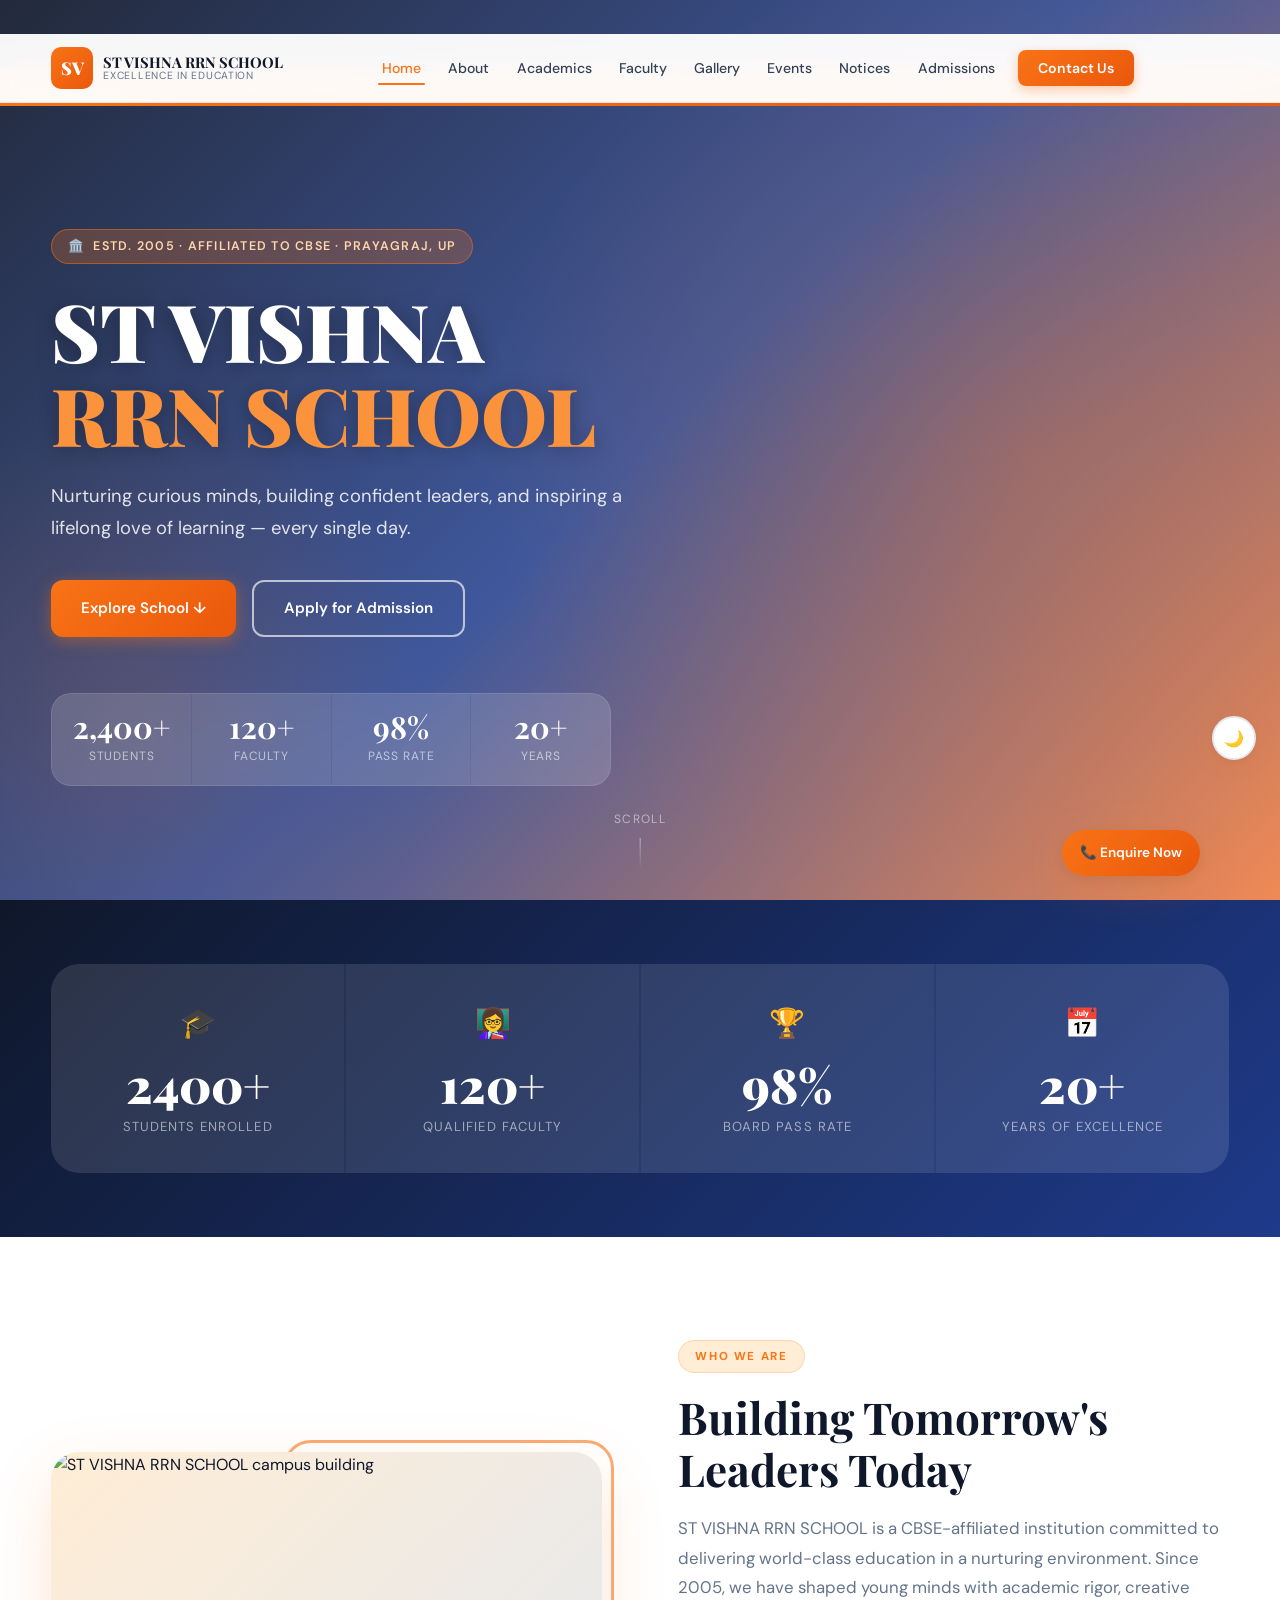
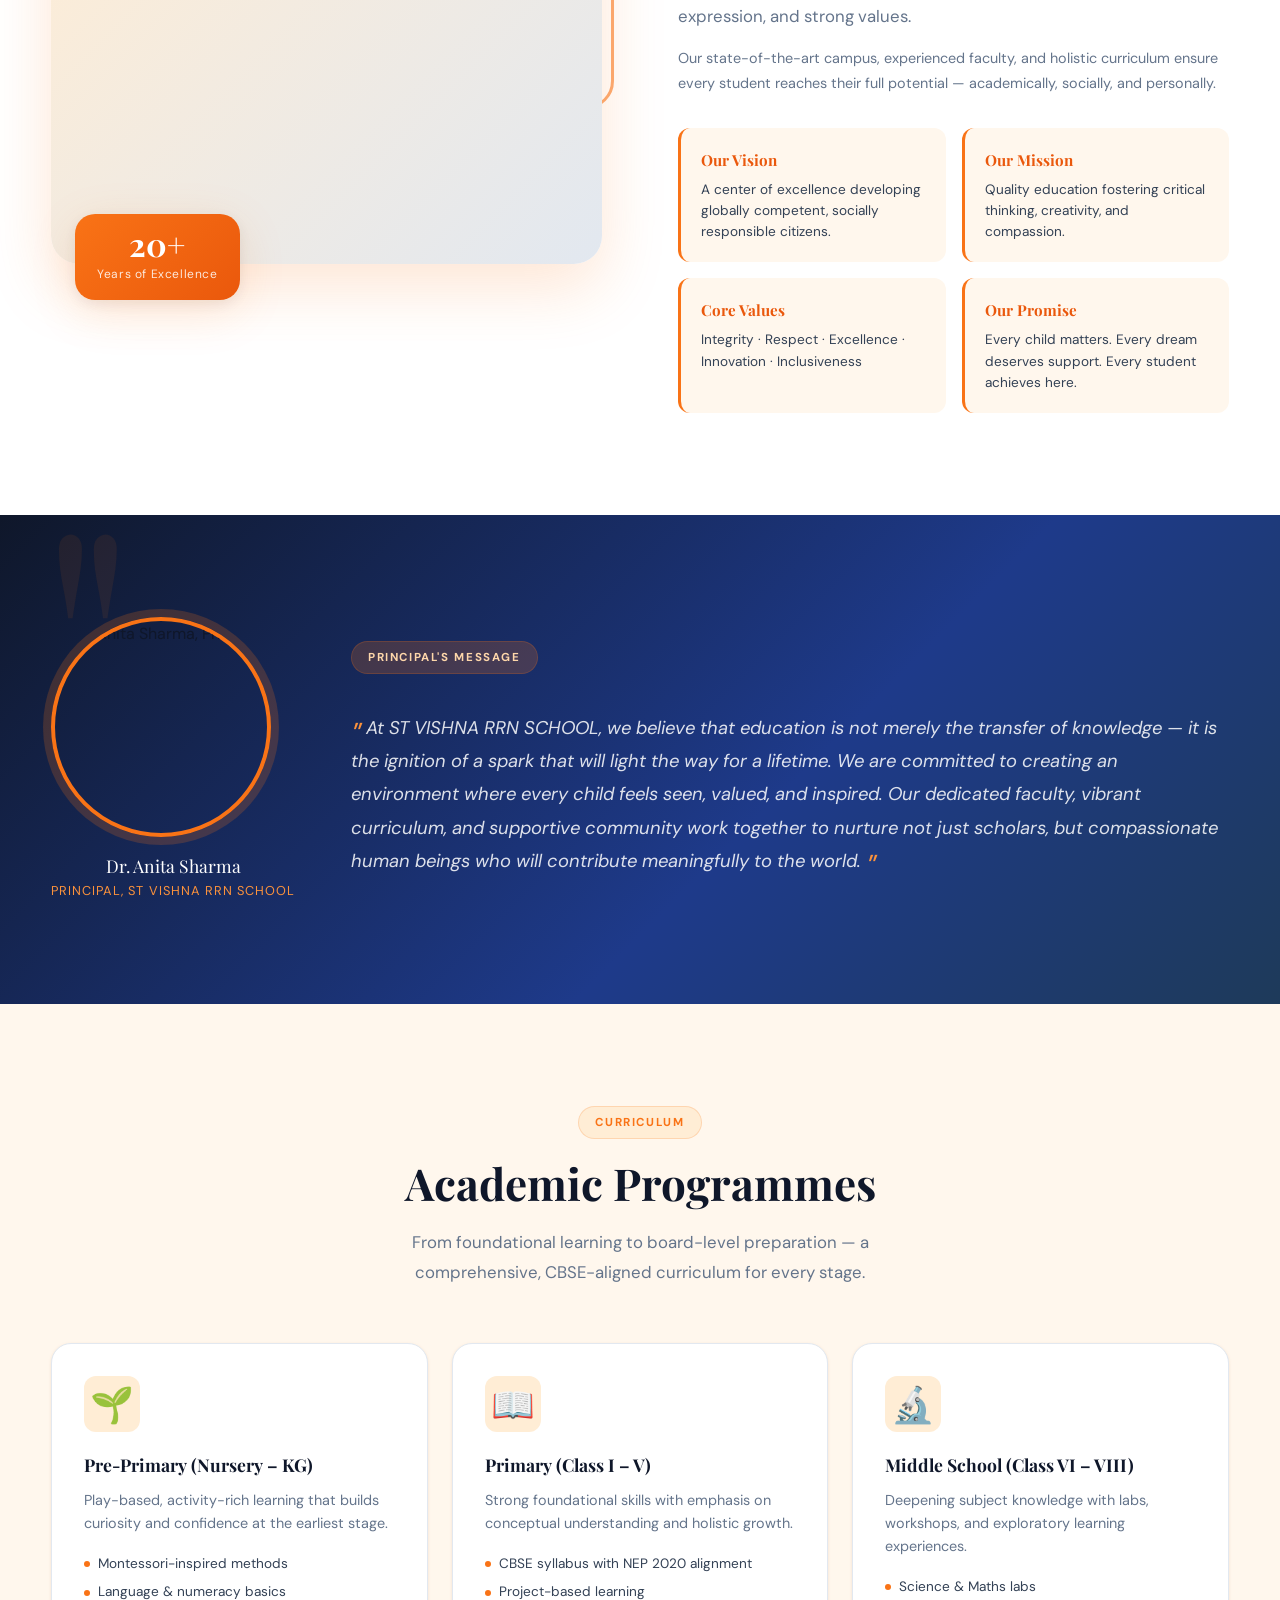
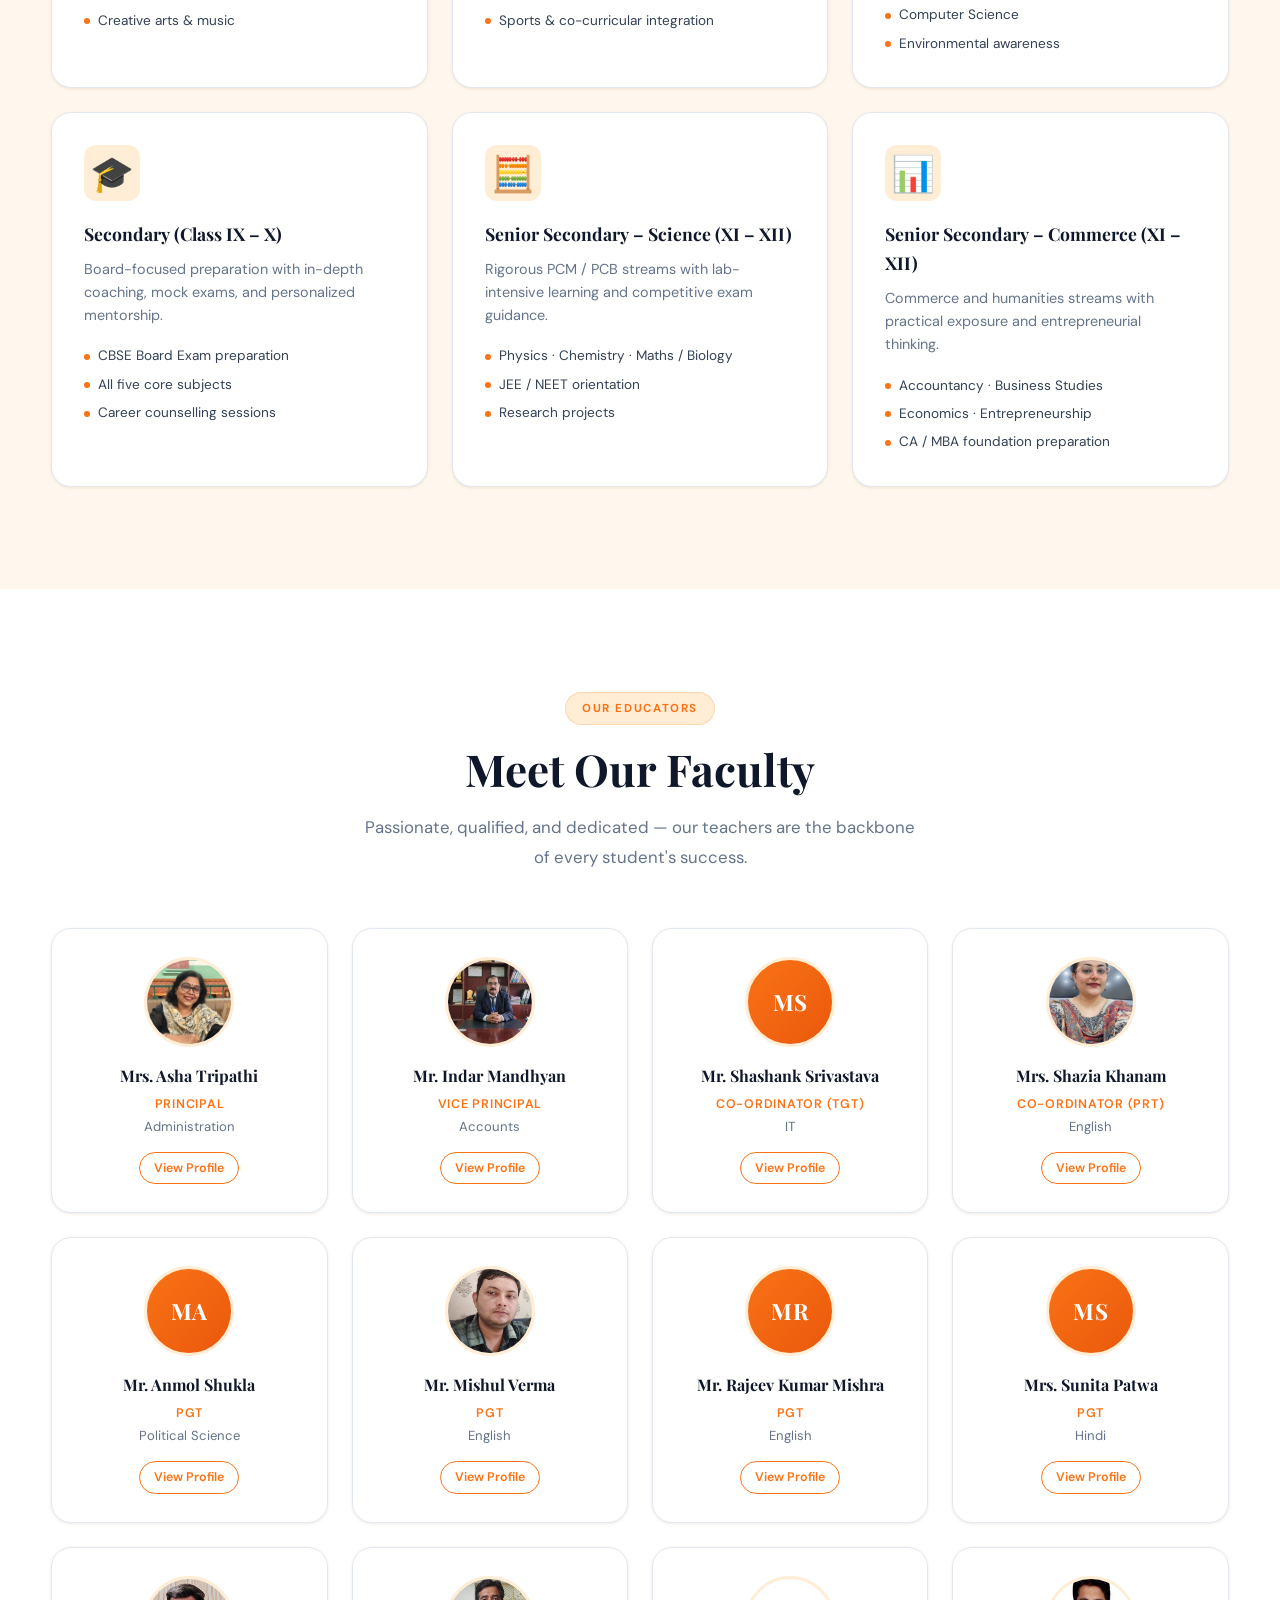
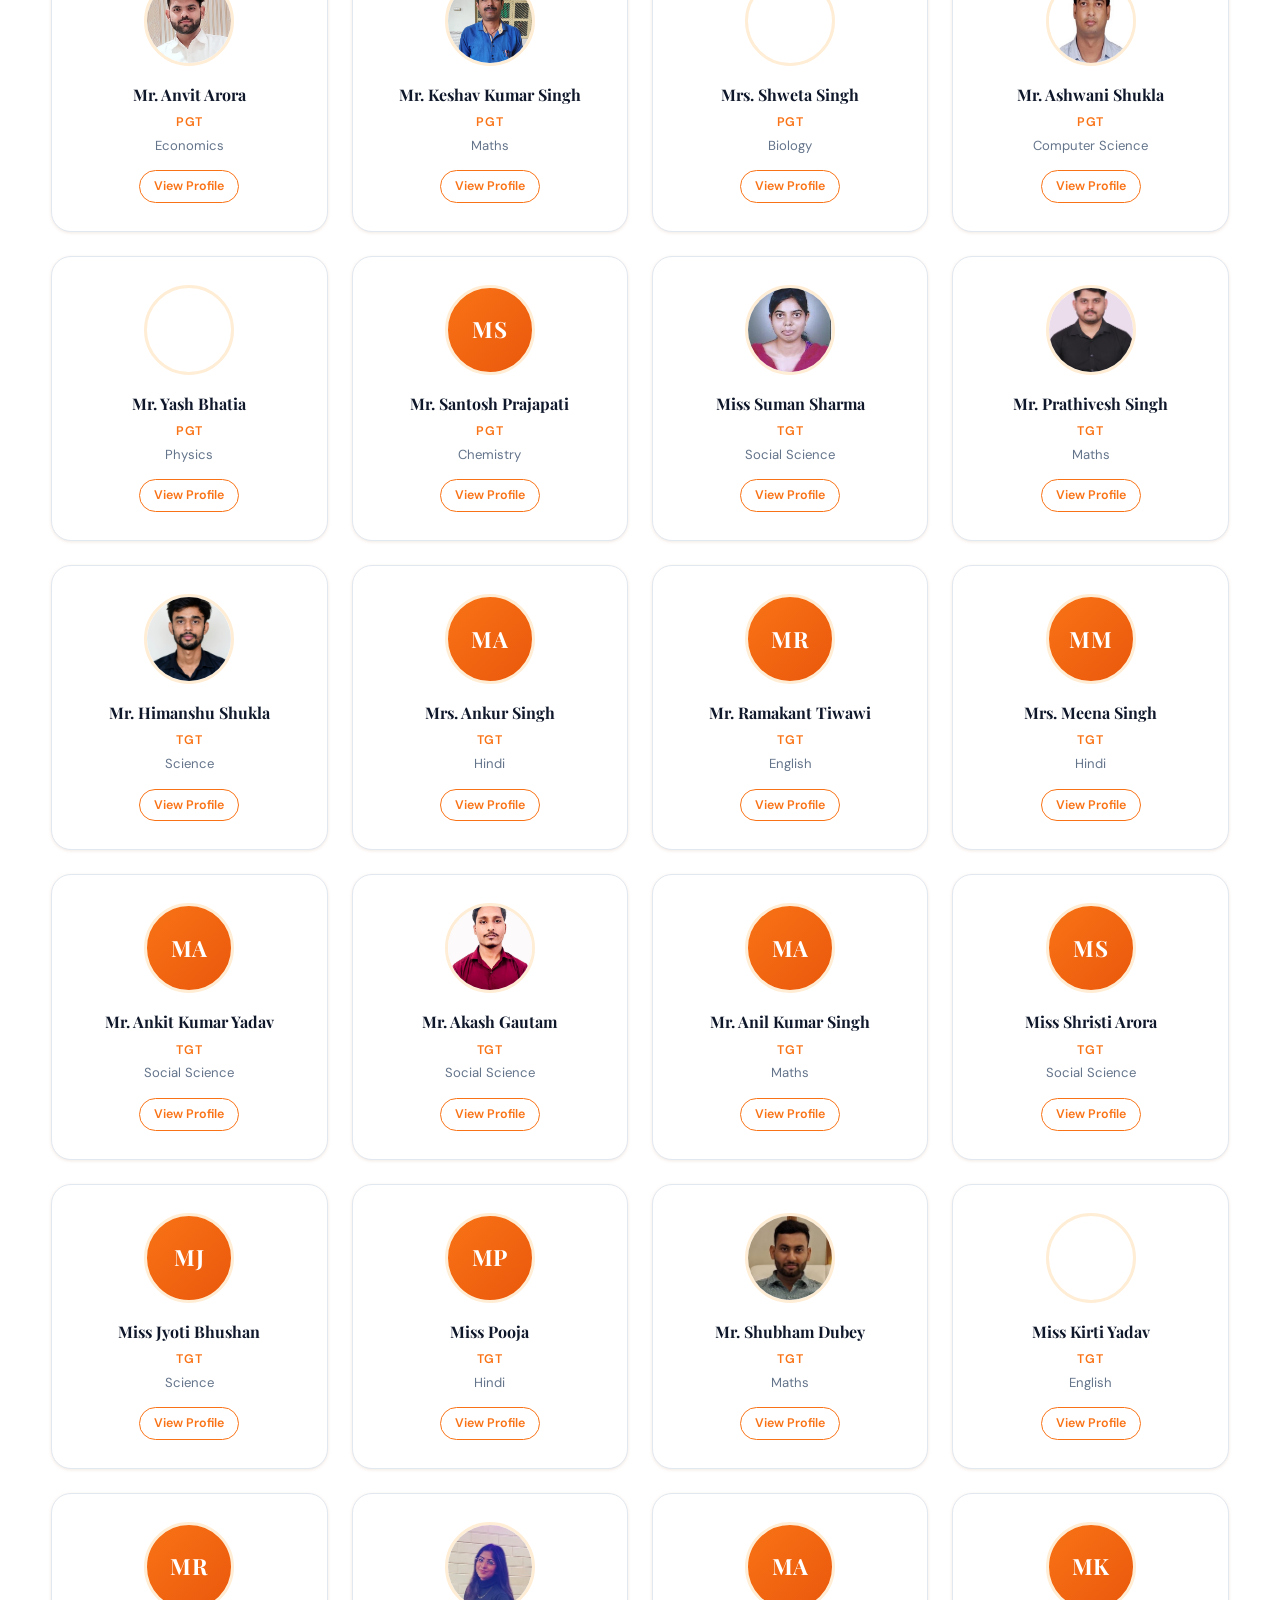
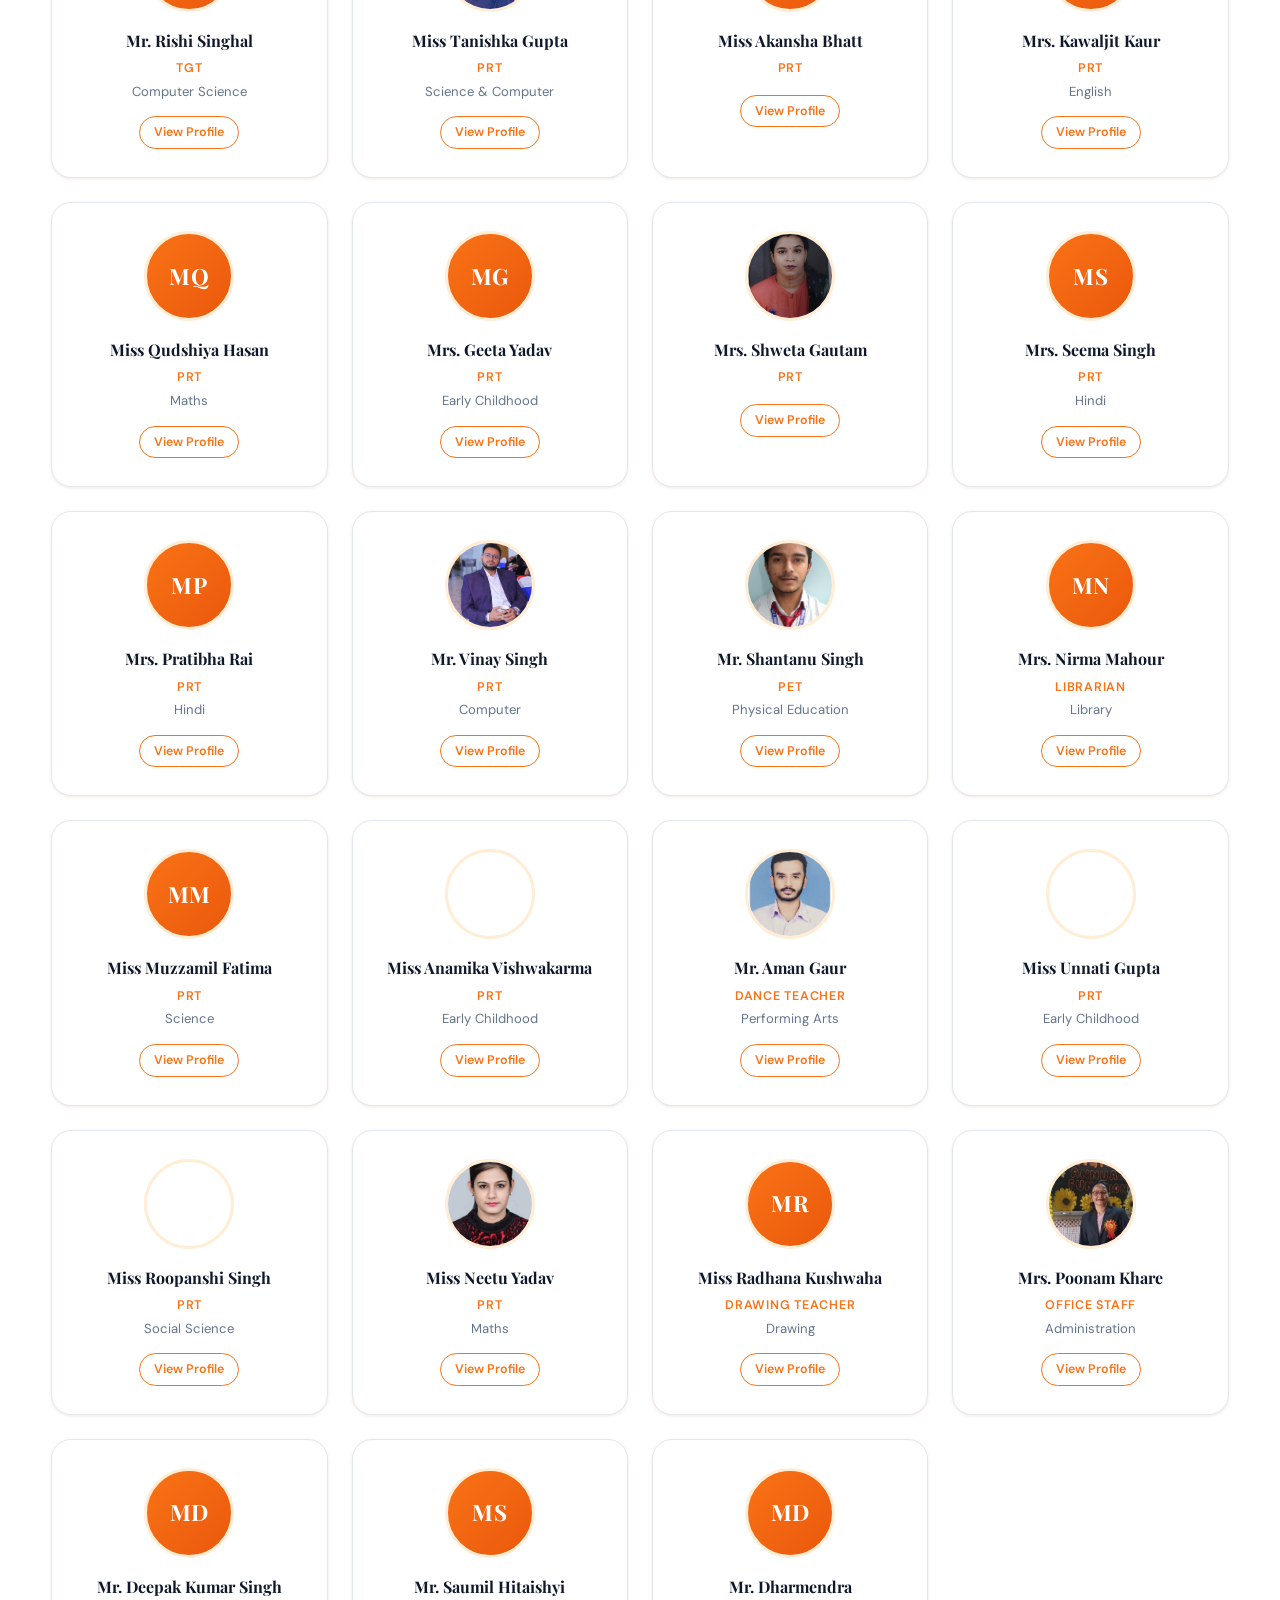
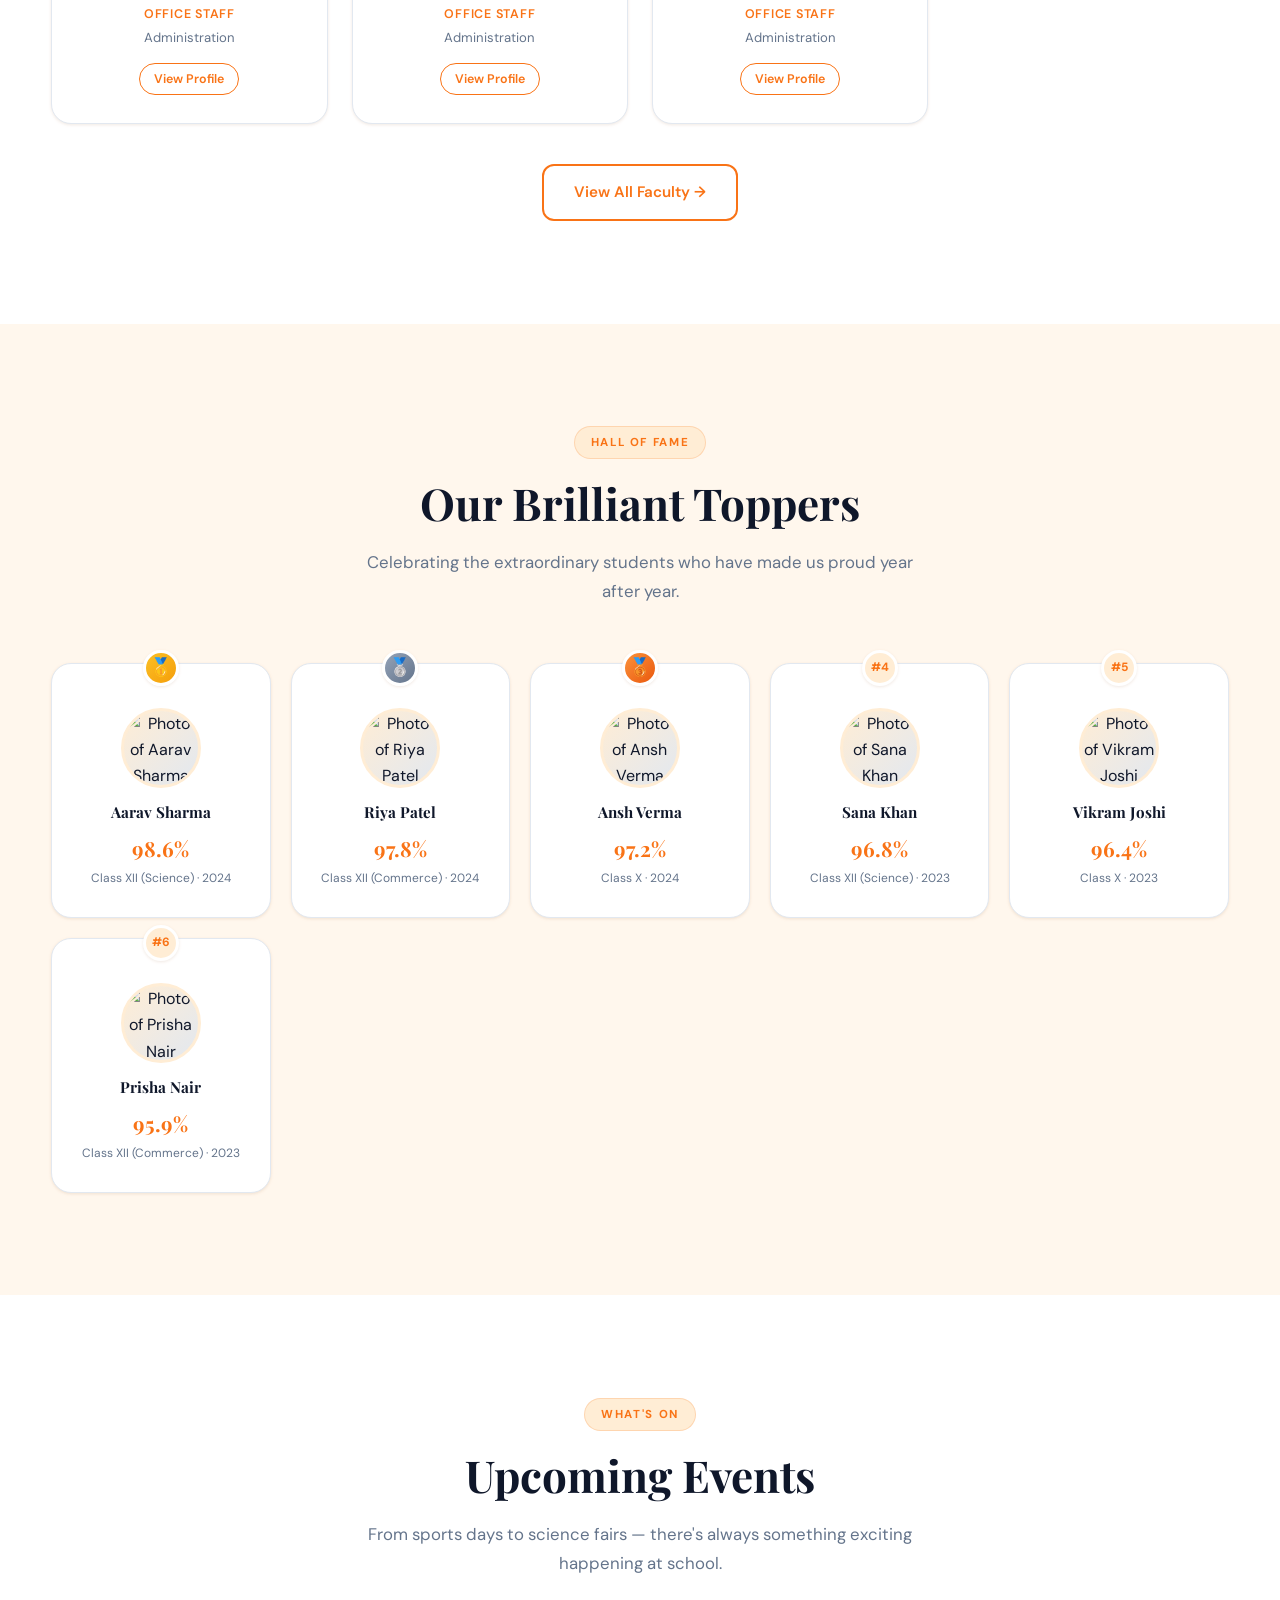
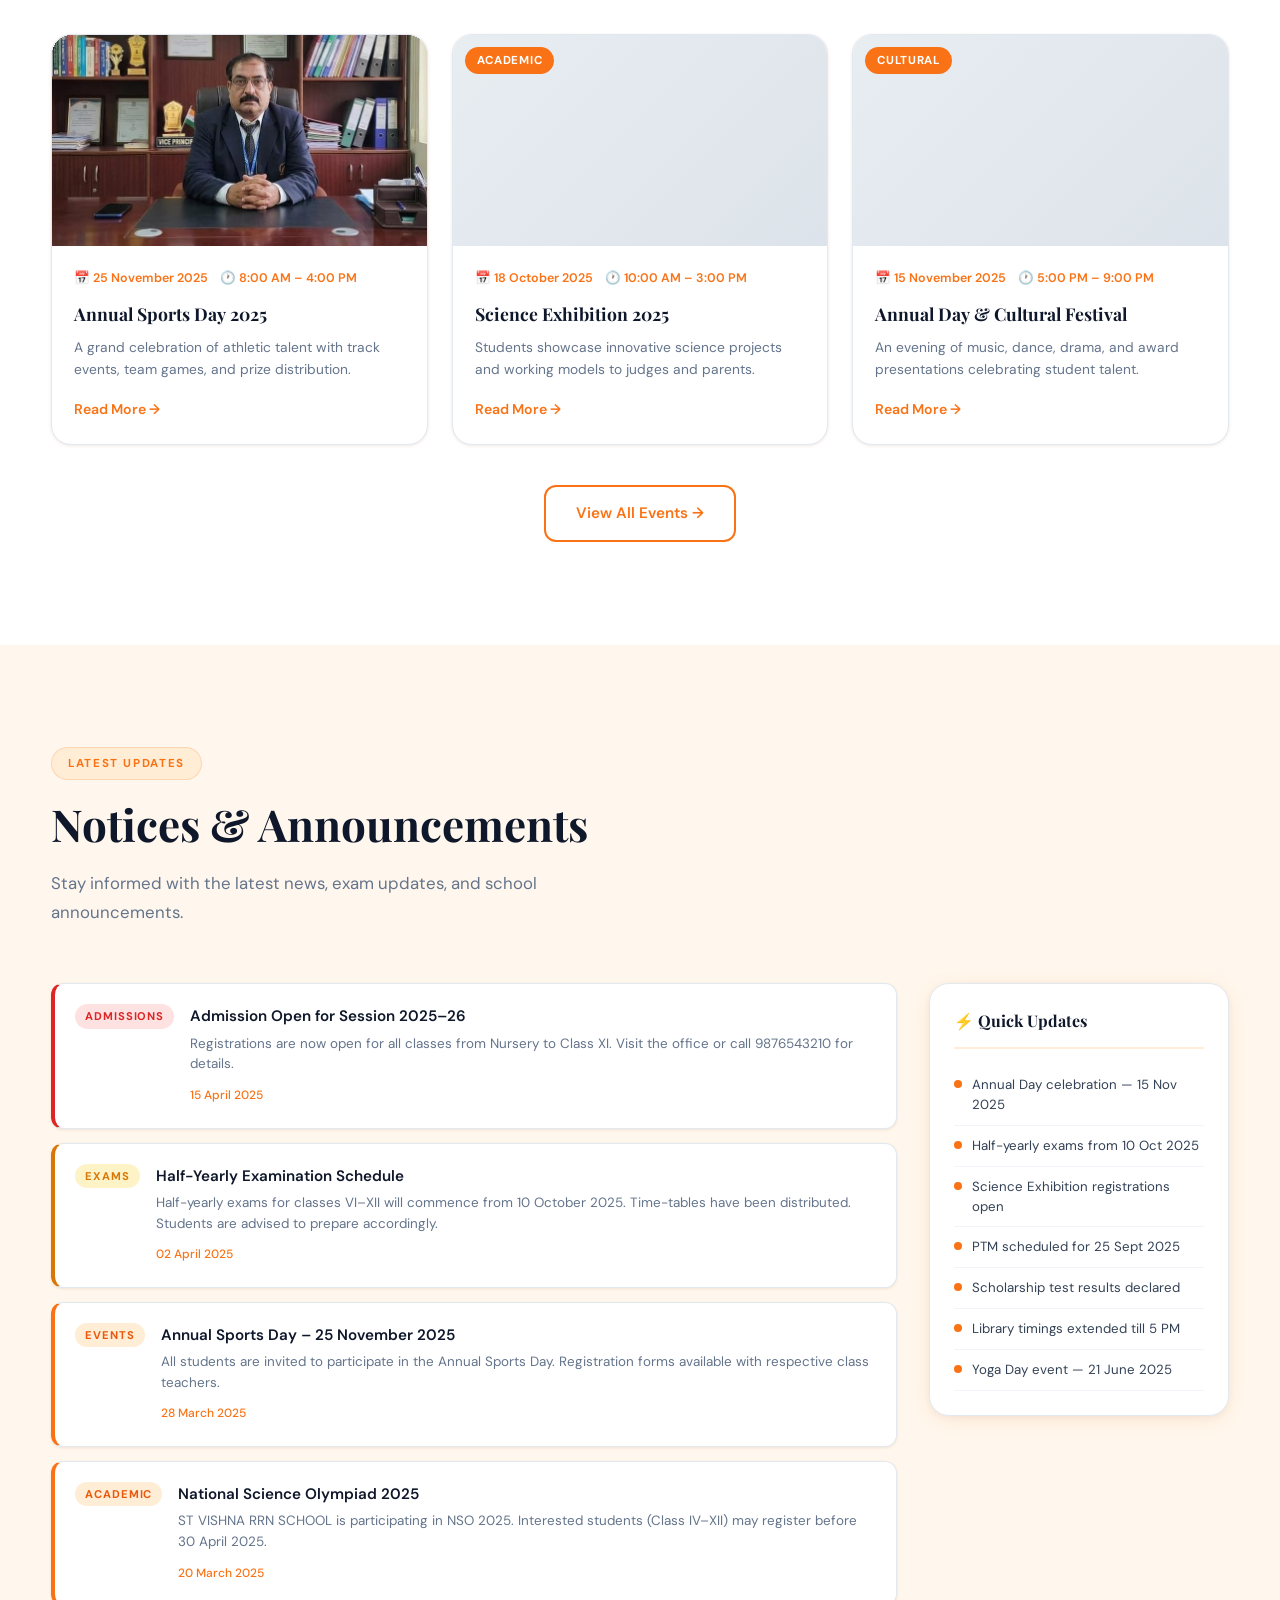
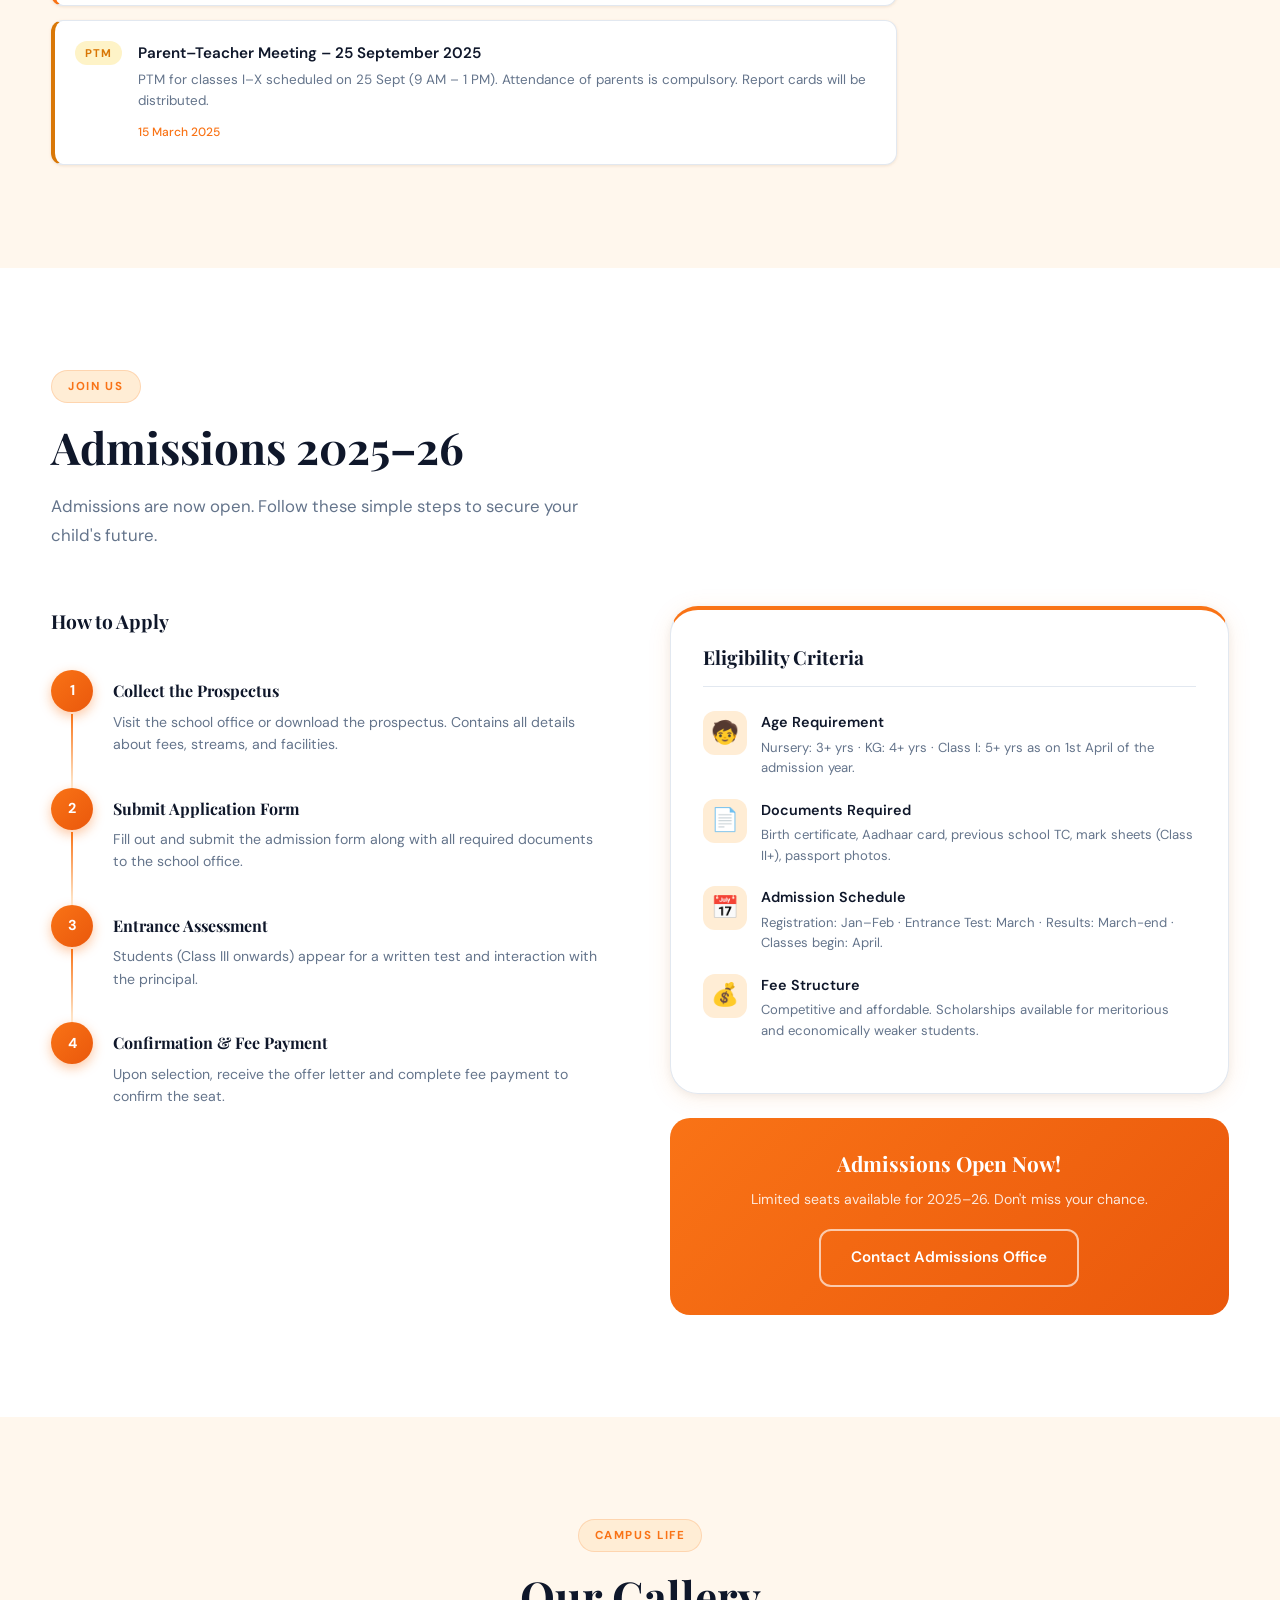
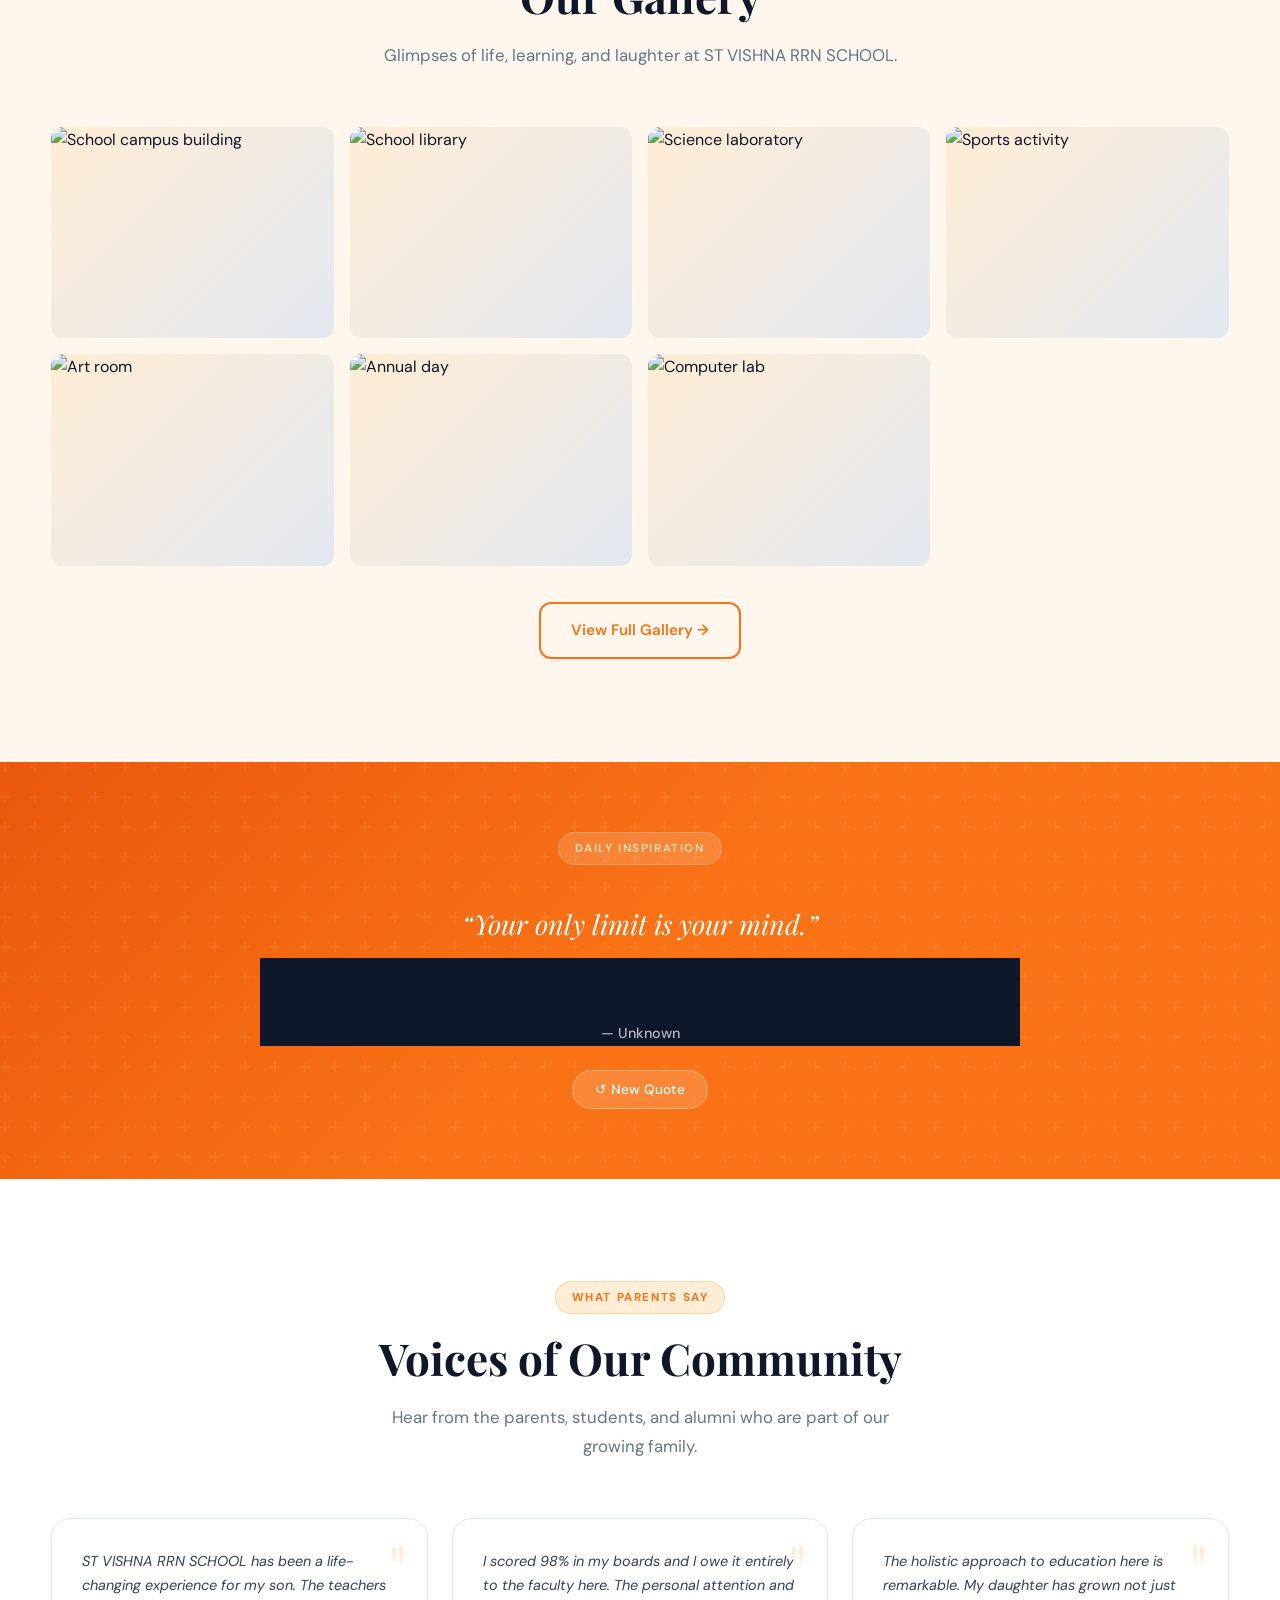
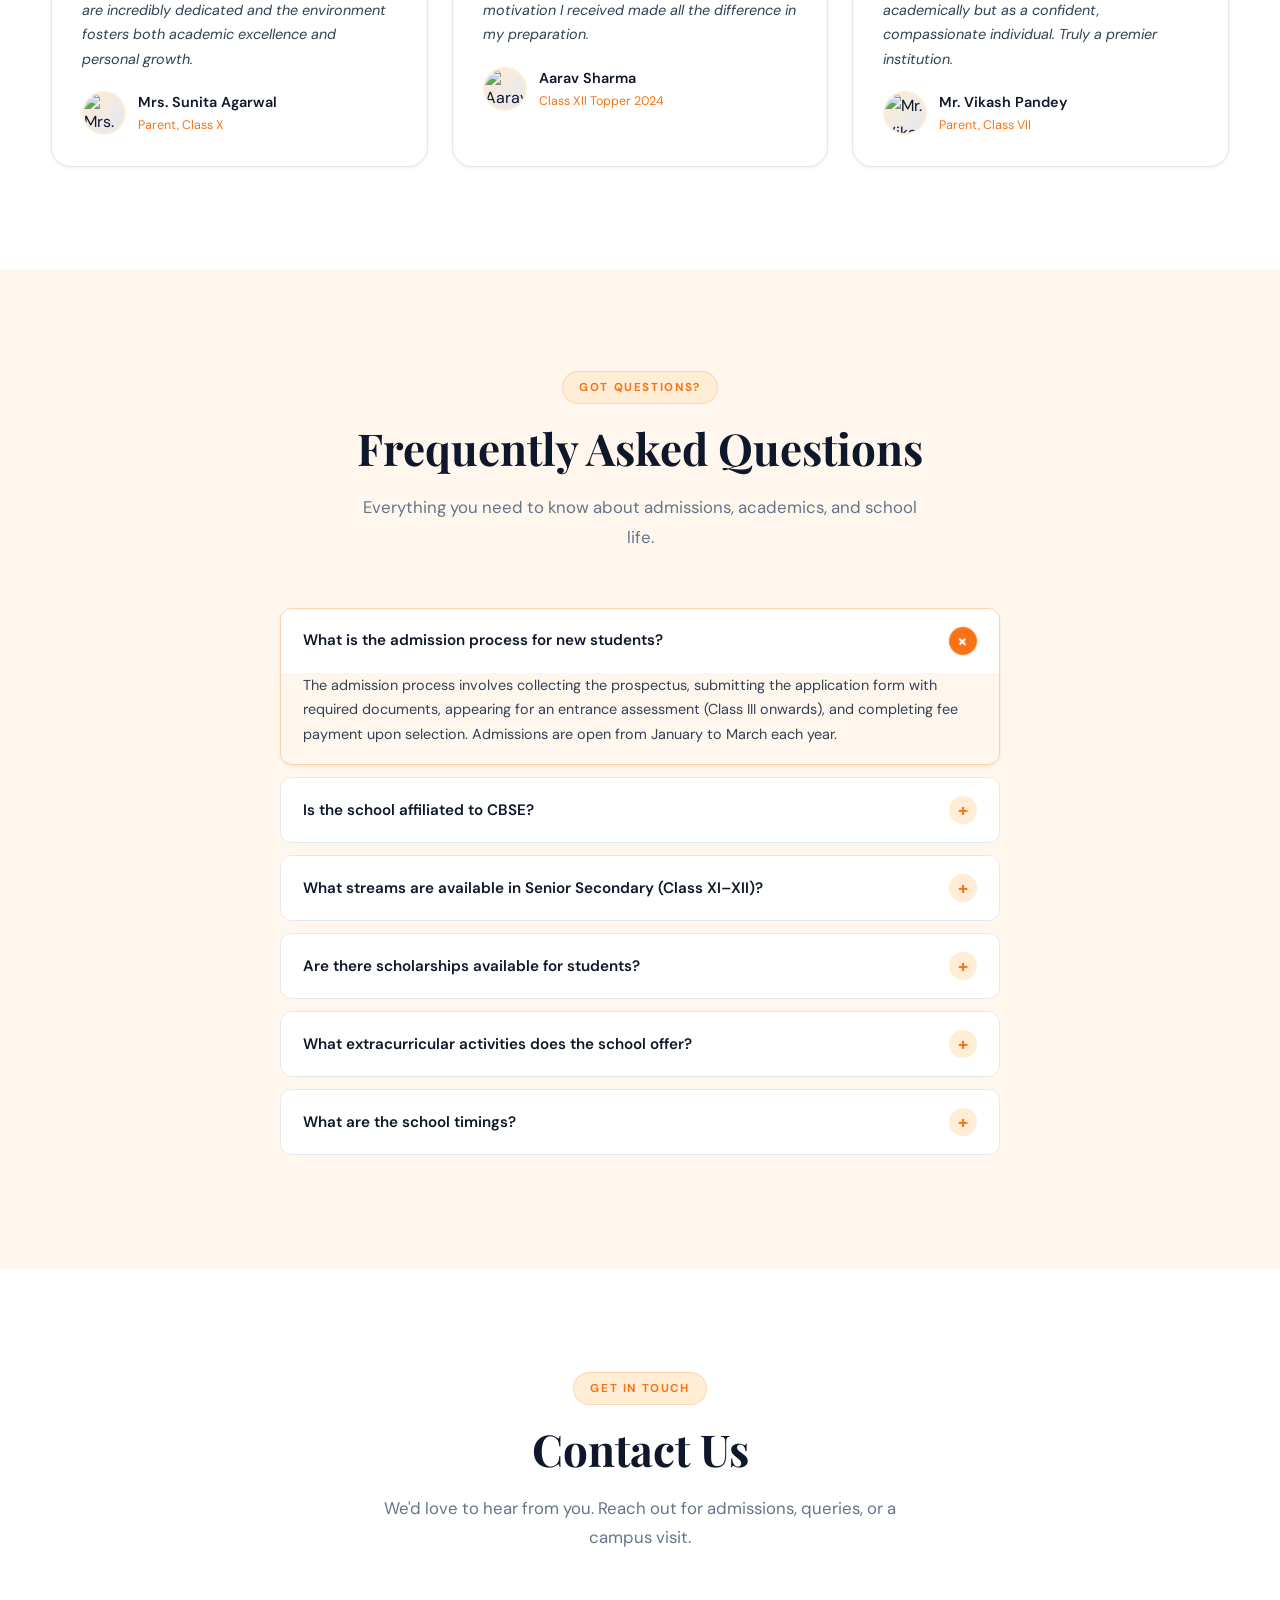
==== commit 0e55d1ef: "Adding all Faculties" ====
--- a/index.html
+++ b/index.html
@@ -40,15 +40,31 @@
     .btn-event-more { background: none; border: none; color: var(--primary); font-weight: 600; font-size: .88rem; cursor: pointer; display: inline-flex; align-items: center; gap: 4px; padding: 0; transition: gap var(--transition); }
     .btn-event-more:hover { gap: 10px; }
 
-    /* Event Modal extras */
-    .event-modal-box { max-width: 560px; text-align: left; padding: 0; overflow: hidden; }
-    .event-modal-img { width: 100%; height: 220px; object-fit: cover; }
-    .event-modal-body { padding: 28px 32px; }
-    .event-modal-body h2 { font-family: var(--font-display); font-size: 1.5rem; color: var(--deep-blue); margin: 12px 0 16px; }
-    .event-modal-meta { display: flex; flex-wrap: wrap; gap: 10px 20px; margin-bottom: 18px; font-size: .82rem; color: var(--primary); font-weight: 600; }
+    /* Event Modal — homepage */
+    .event-modal-box {
+      max-width: 560px; text-align: left; padding: 0;
+      overflow: hidden; display: flex; flex-direction: column;
+      max-height: calc(100vh - 48px); border-top: none !important;
+    }
+    .event-modal-img {
+      width: 100%; height: 200px; min-height: 200px;
+      object-fit: cover; display: block; flex-shrink: 0;
+      background: linear-gradient(135deg,#e8edf2,#dde3ea);
+    }
+    .event-modal-body { padding: 22px 26px 26px; overflow-y: auto; flex: 1; }
+    .event-modal-body h2 { font-family: var(--font-display); font-size: 1.35rem; color: var(--deep-blue); margin: 10px 0 14px; }
+    .event-modal-meta { display: flex; flex-wrap: wrap; gap: 8px 18px; margin-bottom: 16px; font-size: .82rem; color: var(--primary); font-weight: 600; }
     .event-modal-body p { font-size: .9rem; color: var(--gray-700); line-height: 1.7; }
-    #eventModal .modal-close { top: 12px; right: 12px; background: rgba(0,0,0,.4); color: #fff; }
-    #eventModal .modal-close:hover { background: var(--primary); }
+    /* Close button pinned to viewport — never gets cut off */
+    #eventModal .modal-close {
+      position: fixed; top: 16px; right: 16px;
+      background: rgba(15,23,42,.8); color: #fff; z-index: 2100;
+      width: 36px; height: 36px; border-radius: 50%;
+      display: grid; place-items: center; font-size: 1rem;
+      border: 2px solid rgba(255,255,255,.3); cursor: pointer;
+      transition: background .2s ease;
+    }
+    #eventModal .modal-close:hover { background: var(--primary); border-color: var(--primary); }
 
     /* Stats counter section */
     .stats-section { background: linear-gradient(135deg, var(--deep-blue), var(--soft-blue)); padding: 64px 0; }
@@ -283,12 +299,12 @@
     <div class="principal-inner">
       <div class="principal-photo-wrap reveal">
         <img
-          src="Faculty/"
-          alt="Mrs. Asha Tripathi, Principal"
+          src="assets/images/faculty/anita-sharma.jpg"
+          alt="Dr. Anita Sharma, Principal"
           class="principal-photo"
           loading="lazy"
         />
-        <p class="principal-name" id="principal-title">Mrs. Asha Tripathi</p>
+        <p class="principal-name" id="principal-title">Dr. Anita Sharma</p>
         <p class="principal-title">Principal, ST VISHNA RRN SCHOOL</p>
       </div>
       <div class="reveal reveal-delay-1">
@@ -591,25 +607,25 @@
 
     <div class="gallery-grid">
       <div class="gallery-item reveal" data-label="Campus">
-        <img src="Faculty/Indar Mandhyan.jpeg" alt="School campus building" loading="lazy" />
+        <img src="assets/images/gallery/campus.jpg" alt="School campus building" loading="eager" />
       </div>
       <div class="gallery-item reveal reveal-delay-1" data-label="Library">
-        <img src="assets/images/gallery/library.jpg" alt="School library" loading="lazy" />
+        <img src="assets/images/gallery/library.jpg" alt="School library" loading="eager" />
       </div>
       <div class="gallery-item reveal reveal-delay-2" data-label="Science Lab">
-        <img src="assets/images/gallery/science-lab.jpg" alt="Science laboratory" loading="lazy" />
+        <img src="assets/images/gallery/science-lab.jpg" alt="Science laboratory" loading="eager" />
       </div>
       <div class="gallery-item reveal reveal-delay-3" data-label="Sports">
-        <img src="assets/images/gallery/sports-day.jpg" alt="Sports activity" loading="lazy" />
+        <img src="assets/images/gallery/sports-day.jpg" alt="Sports activity" loading="eager" />
       </div>
       <div class="gallery-item reveal reveal-delay-1" data-label="Art Room">
-        <img src="assets/images/gallery/art-room.jpg" alt="Art room" loading="lazy" />
+        <img src="assets/images/gallery/art-room.jpg" alt="Art room" loading="eager" />
       </div>
       <div class="gallery-item reveal reveal-delay-2" data-label="Annual Day">
-        <img src="assets/images/gallery/annual-day.jpg" alt="Annual day" loading="lazy" />
+        <img src="assets/images/gallery/annual-day.jpg" alt="Annual day" loading="eager" />
       </div>
       <div class="gallery-item reveal reveal-delay-3" data-label="Computer Lab">
-        <img src="assets/images/gallery/computer-lab.jpg" alt="Computer lab" loading="lazy" />
+        <img src="assets/images/gallery/computer-lab.jpg" alt="Computer lab" loading="eager" />
       </div>
     </div>
 
--- a/style.css
+++ b/style.css
@@ -1757,12 +1757,7 @@
    SUPPLEMENTAL — Event card hover, gallery fix, misc polish
    ================================================================ */
 
-/* Ensure gallery grid on index loads cleanly */
-.gallery-grid {
-  display: grid;
-  grid-template-columns: repeat(auto-fill, minmax(220px, 1fr));
-  gap: 16px;
-}
+/* removed */
 
 /* Notices layout responsive fix */
 @media (max-width: 900px) {
@@ -1805,26 +1800,10 @@
   .gallery-masonry { columns: 1; }
 }
 
-/* Smooth image loading fade-in */
-img { transition: opacity .4s ease; }
-img[loading="lazy"] { opacity: 0; }
-img.loaded, img:not([loading]) { opacity: 1; }
-
-/* ── IMAGE LOADING SHIMMER ───────────────────────────────────── */
-.about-img.img-loading {
-  background: linear-gradient(
-    90deg,
-    var(--gray-100) 25%,
-    var(--gray-200) 50%,
-    var(--gray-100) 75%
-  );
-  background-size: 200% 100%;
-  animation: shimmer 1.5s infinite;
-}
-@keyframes shimmer {
-  0%   { background-position: 200% 0; }
-  100% { background-position: -200% 0; }
-}
+/* Images display at full opacity — bg gradient serves as placeholder */
+img[loading="lazy"] { opacity: 1; }
+
+/* removed */
 
 /* ================================================================
    IMAGE PLACEHOLDER & FALLBACK STYLES
@@ -1860,10 +1839,7 @@
   background: linear-gradient(135deg, var(--light-orange), var(--gray-200));
 }
 
-/* General: all images get a soft background while loading */
-img {
-  background-color: var(--gray-100);
-}
+/* removed */
 
 /* ================================================================
    FACULTY PHOTO WRAP — placeholder shown until real image loads
@@ -1936,40 +1912,26 @@
    GALLERY & EVENT IMAGE PLACEHOLDERS
    ================================================================ */
 
-/* Gallery item base — gradient bg visible until image loads */
+/* Grey gradient shows as background while image loads */
 .gallery-item,
 .gal-item {
-  background: linear-gradient(135deg, var(--gray-100), var(--gray-200));
-}
-
-/* Gallery images — invisible until loaded */
+  background: linear-gradient(135deg, #e8edf2, #dde3ea);
+}
+
+/* Images always fully visible — no opacity tricks */
 .gallery-item img,
 .gal-item img,
-.gal-img {
-  opacity: 0;
-  transition: opacity .4s ease;
+.gal-img,
+.ev-img,
+.event-img {
+  opacity: 1 !important;
+  display: block;
   position: relative;
   z-index: 1;
 }
-.gallery-item img.img-loaded,
-.gal-item img.img-loaded,
-.gal-img.img-loaded {
-  opacity: 1;
-}
-
-/* Event image wrapper placeholder */
+
+/* Event image wrapper placeholder bg */
 .ev-img-wrap,
 .event-img-wrap {
-  background: linear-gradient(135deg, var(--gray-100), var(--gray-200));
-}
-
-/* Event images — invisible until loaded */
-.ev-img,
-.event-img {
-  opacity: 0;
-  transition: opacity .4s ease;
-}
-.ev-img.img-loaded,
-.event-img.img-loaded {
-  opacity: 1;
-}
+  background: linear-gradient(135deg, #e8edf2, #dde3ea);
+}
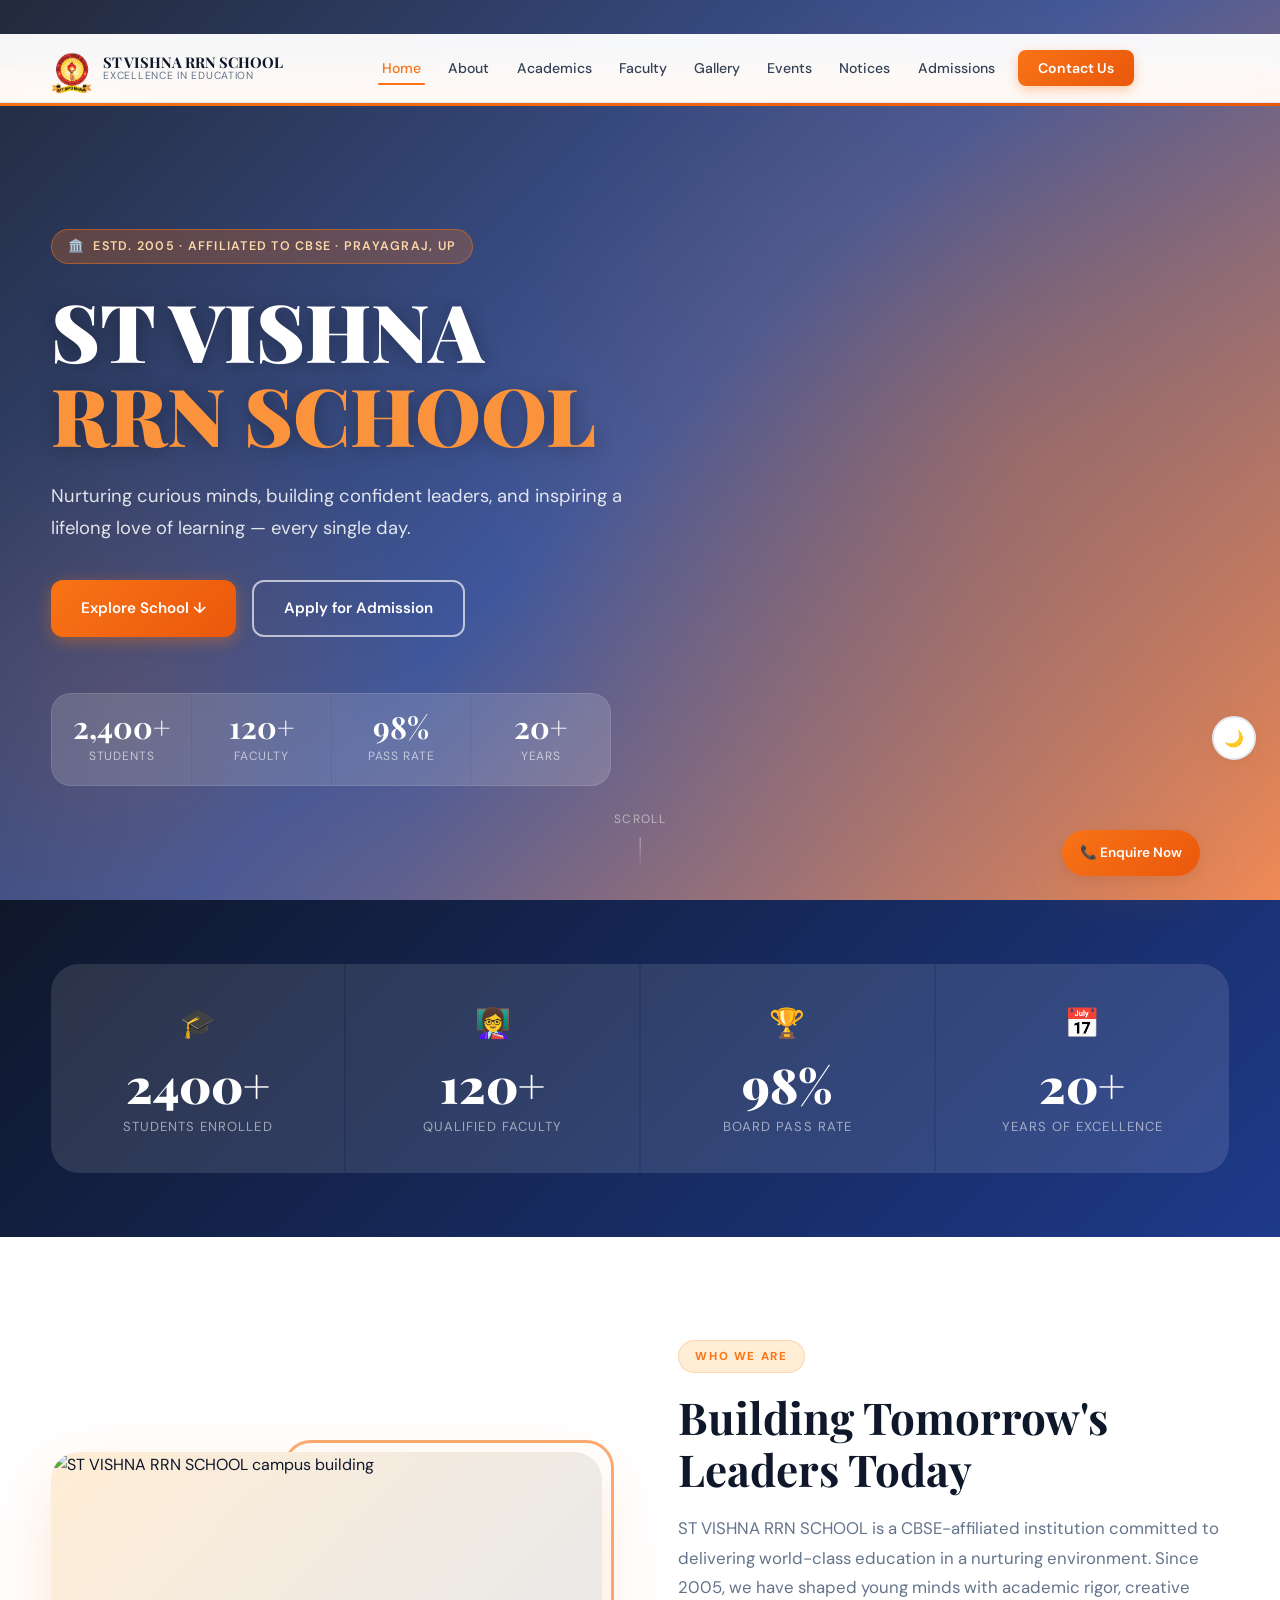
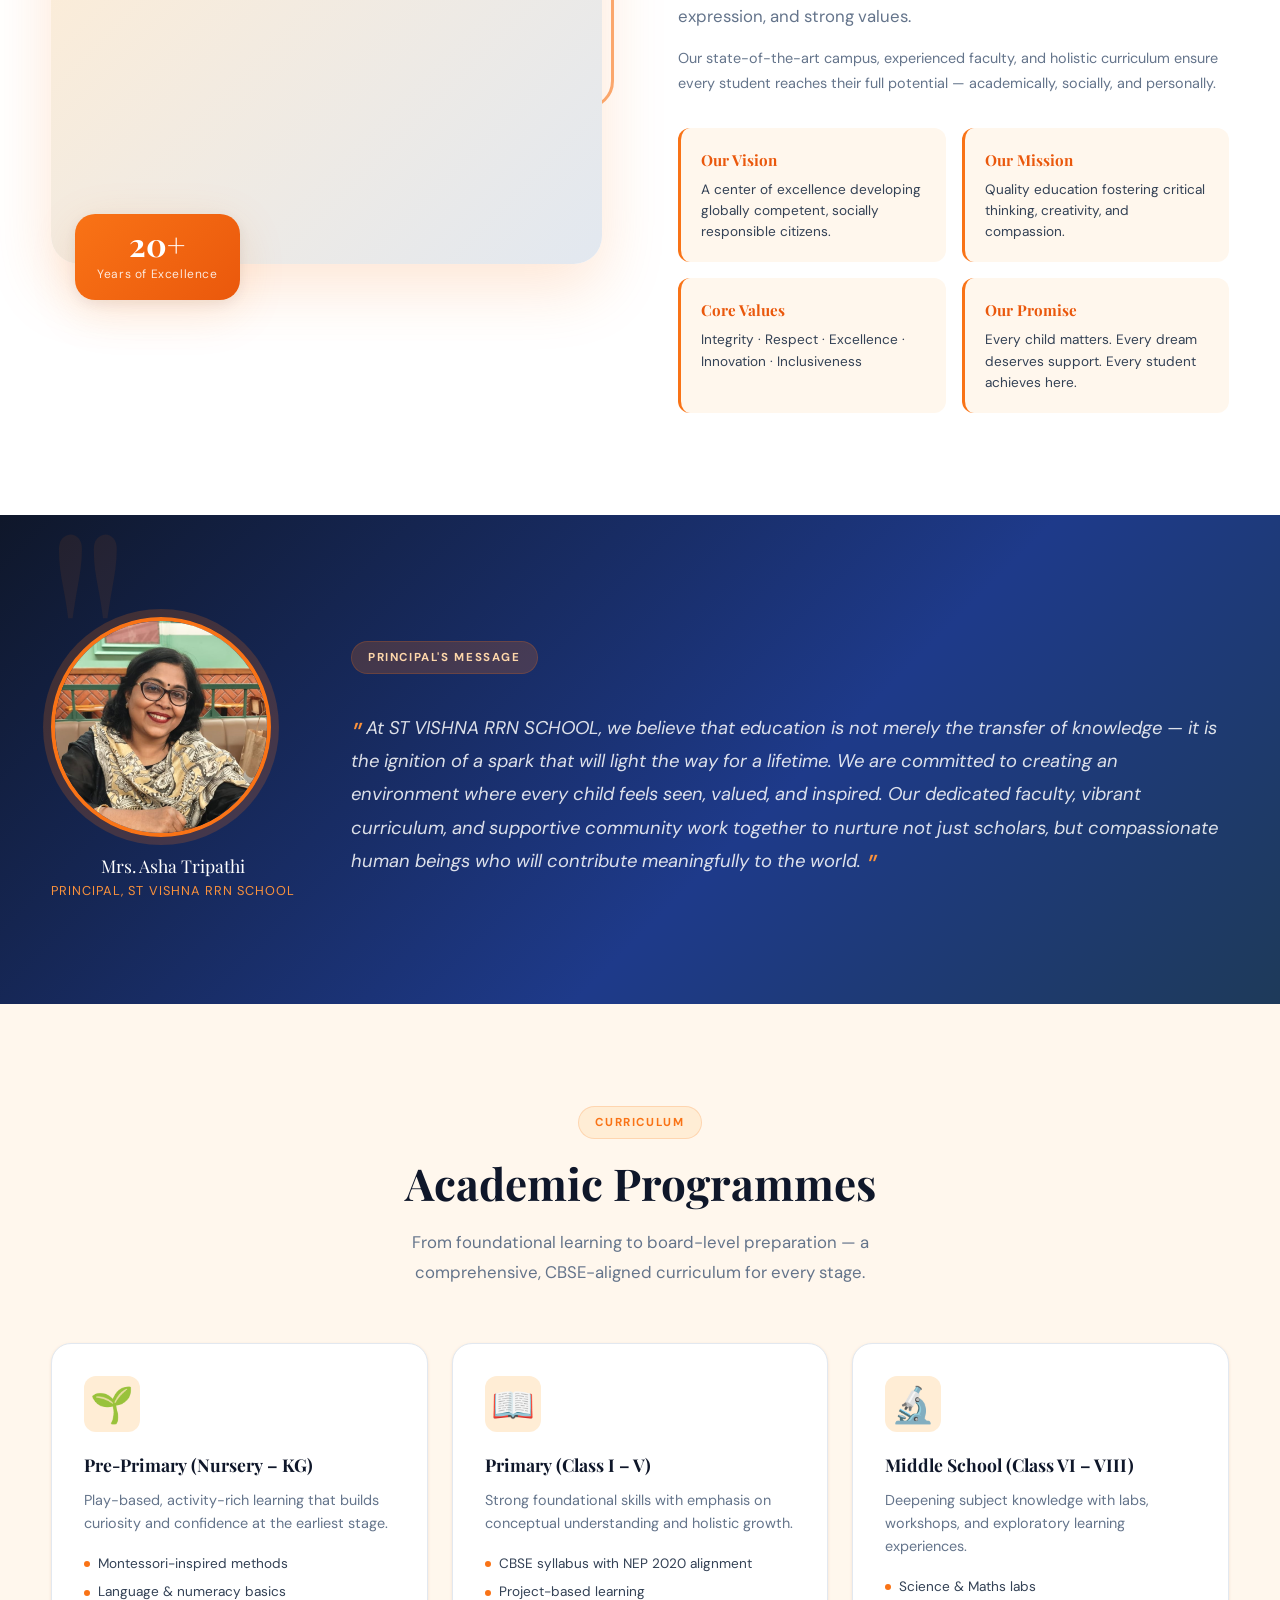
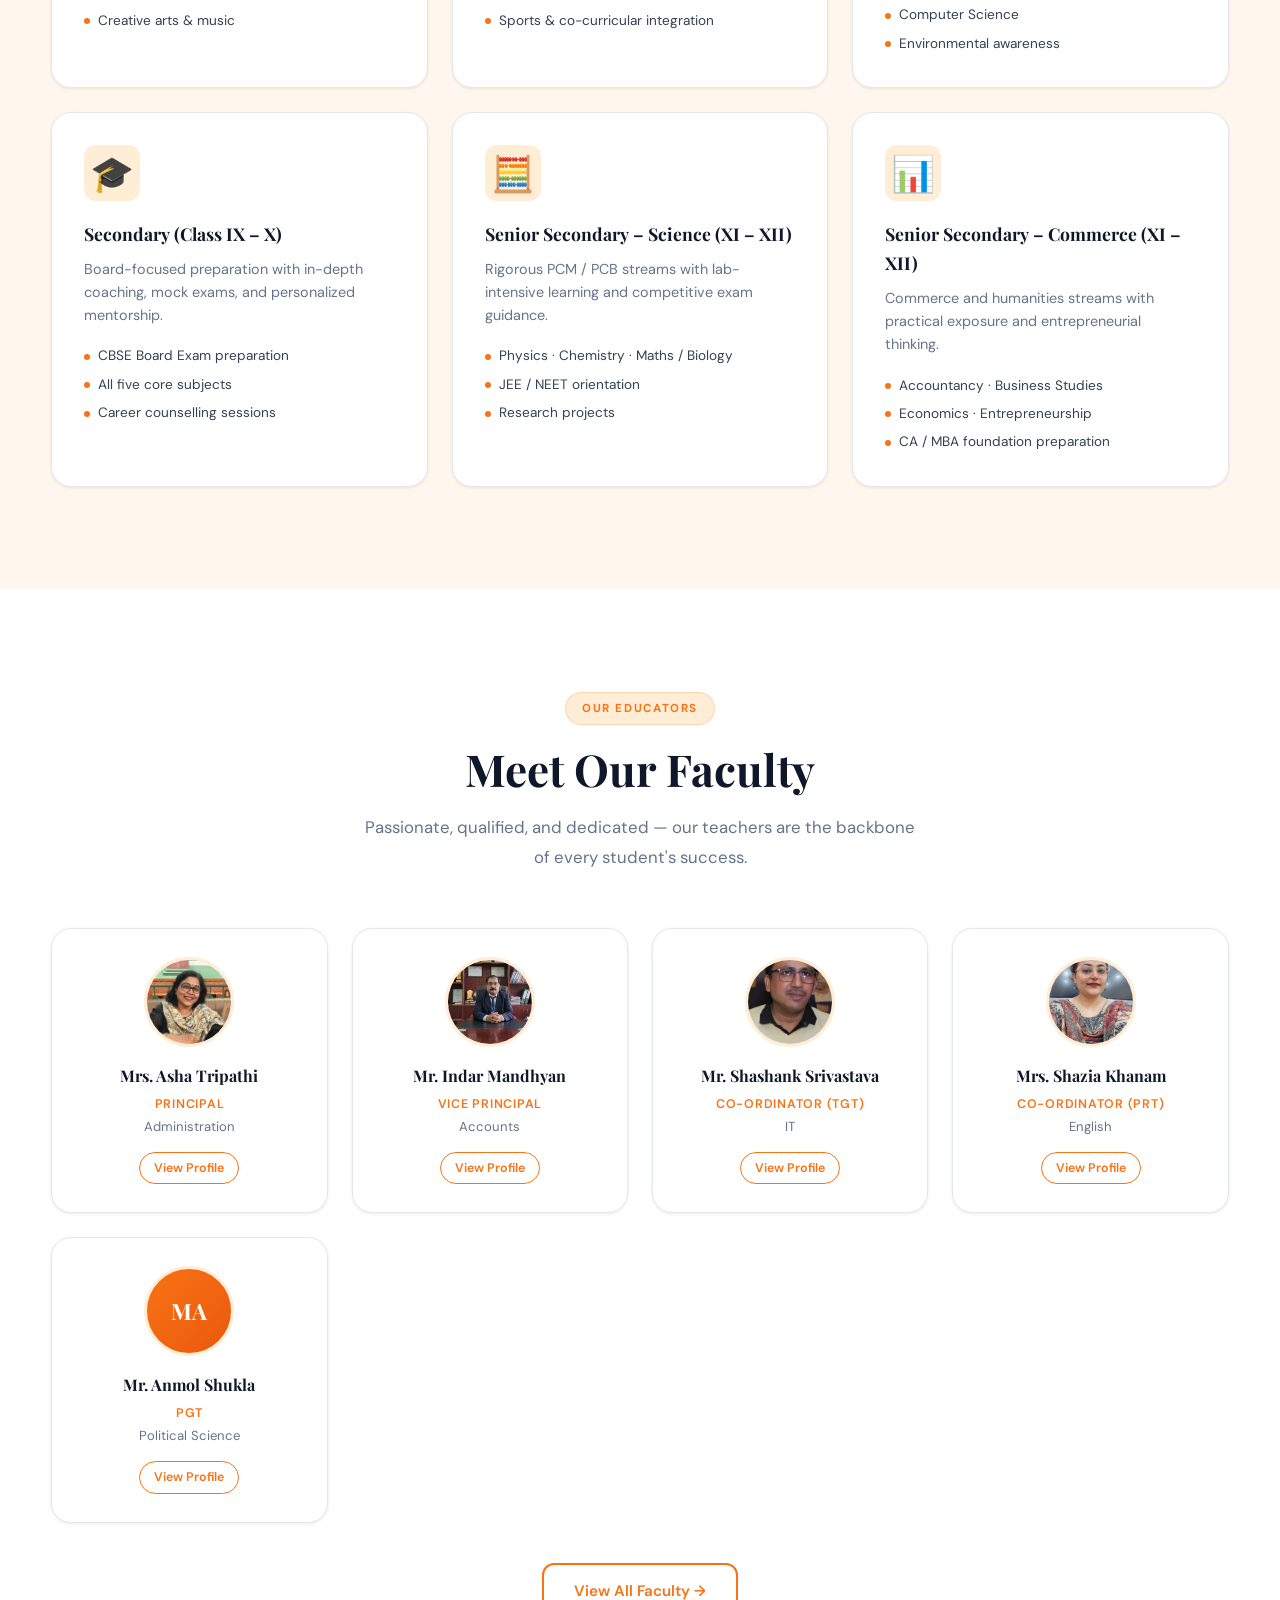
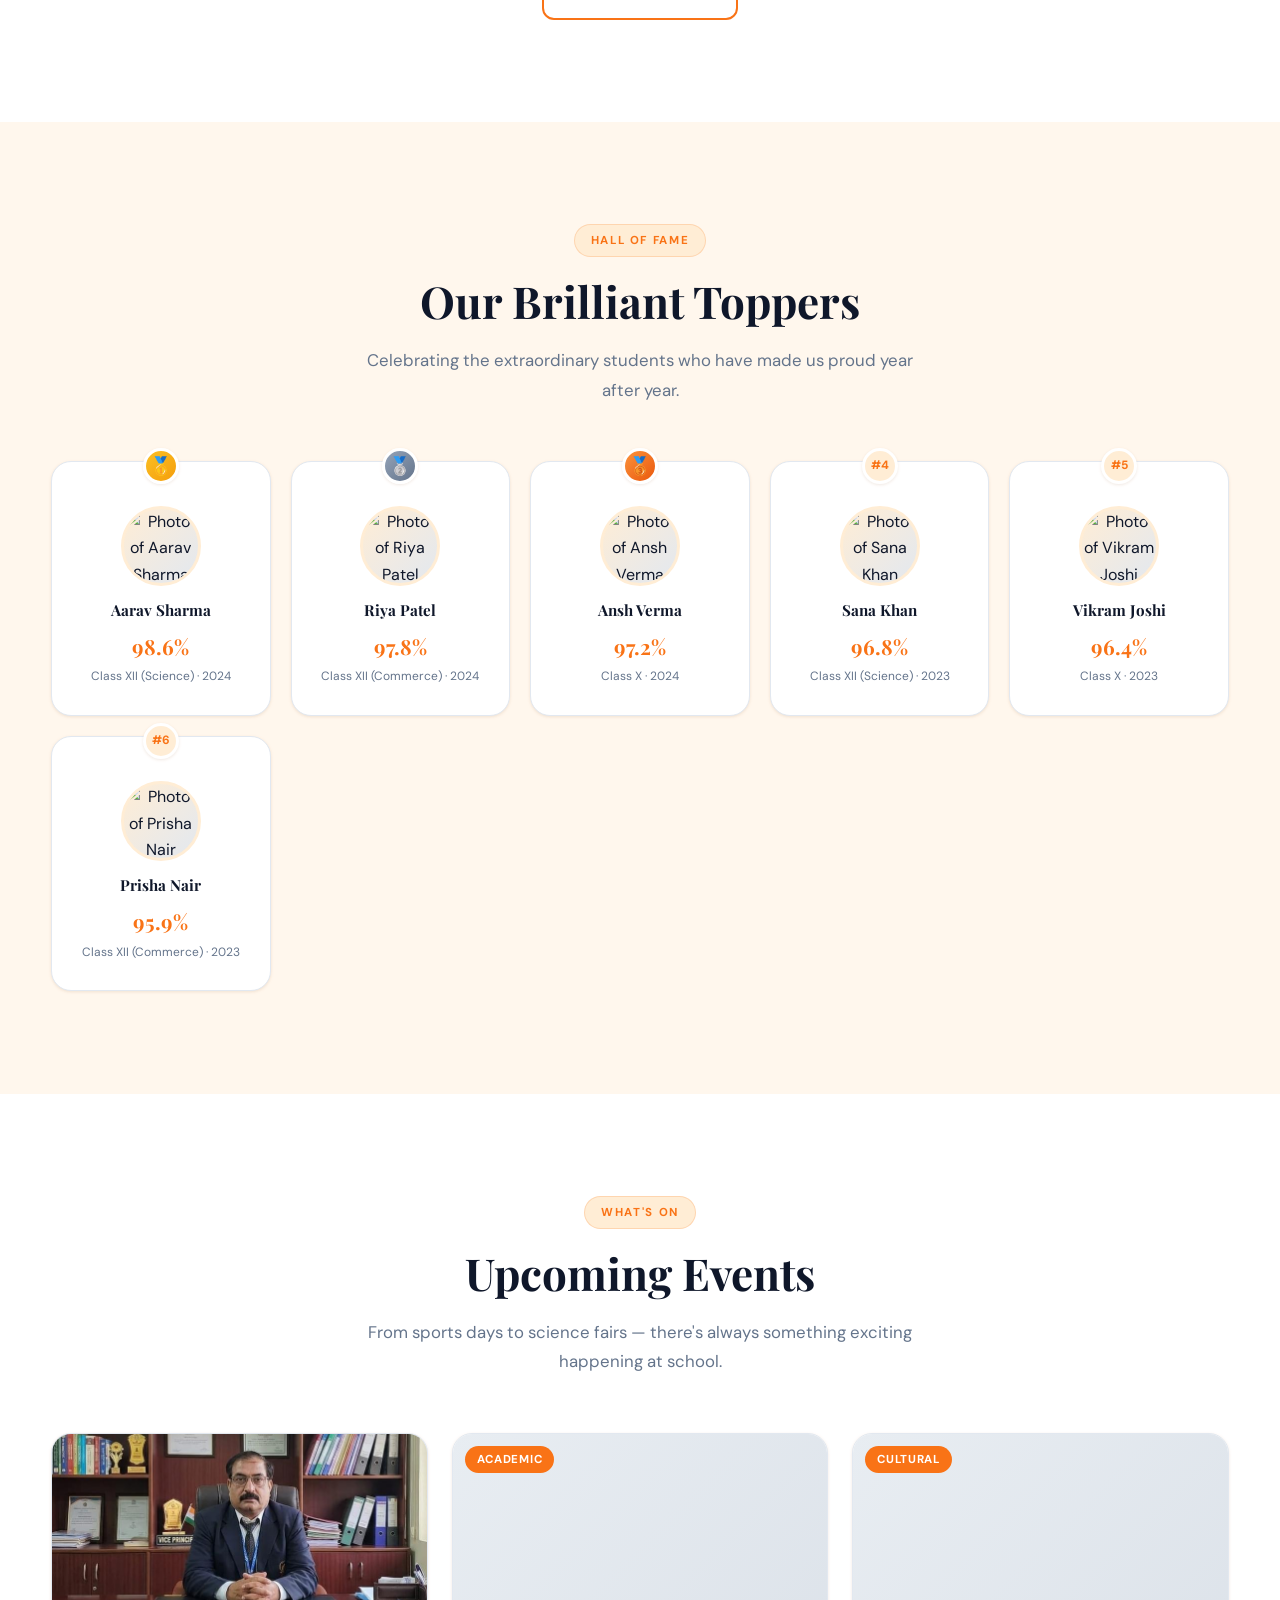
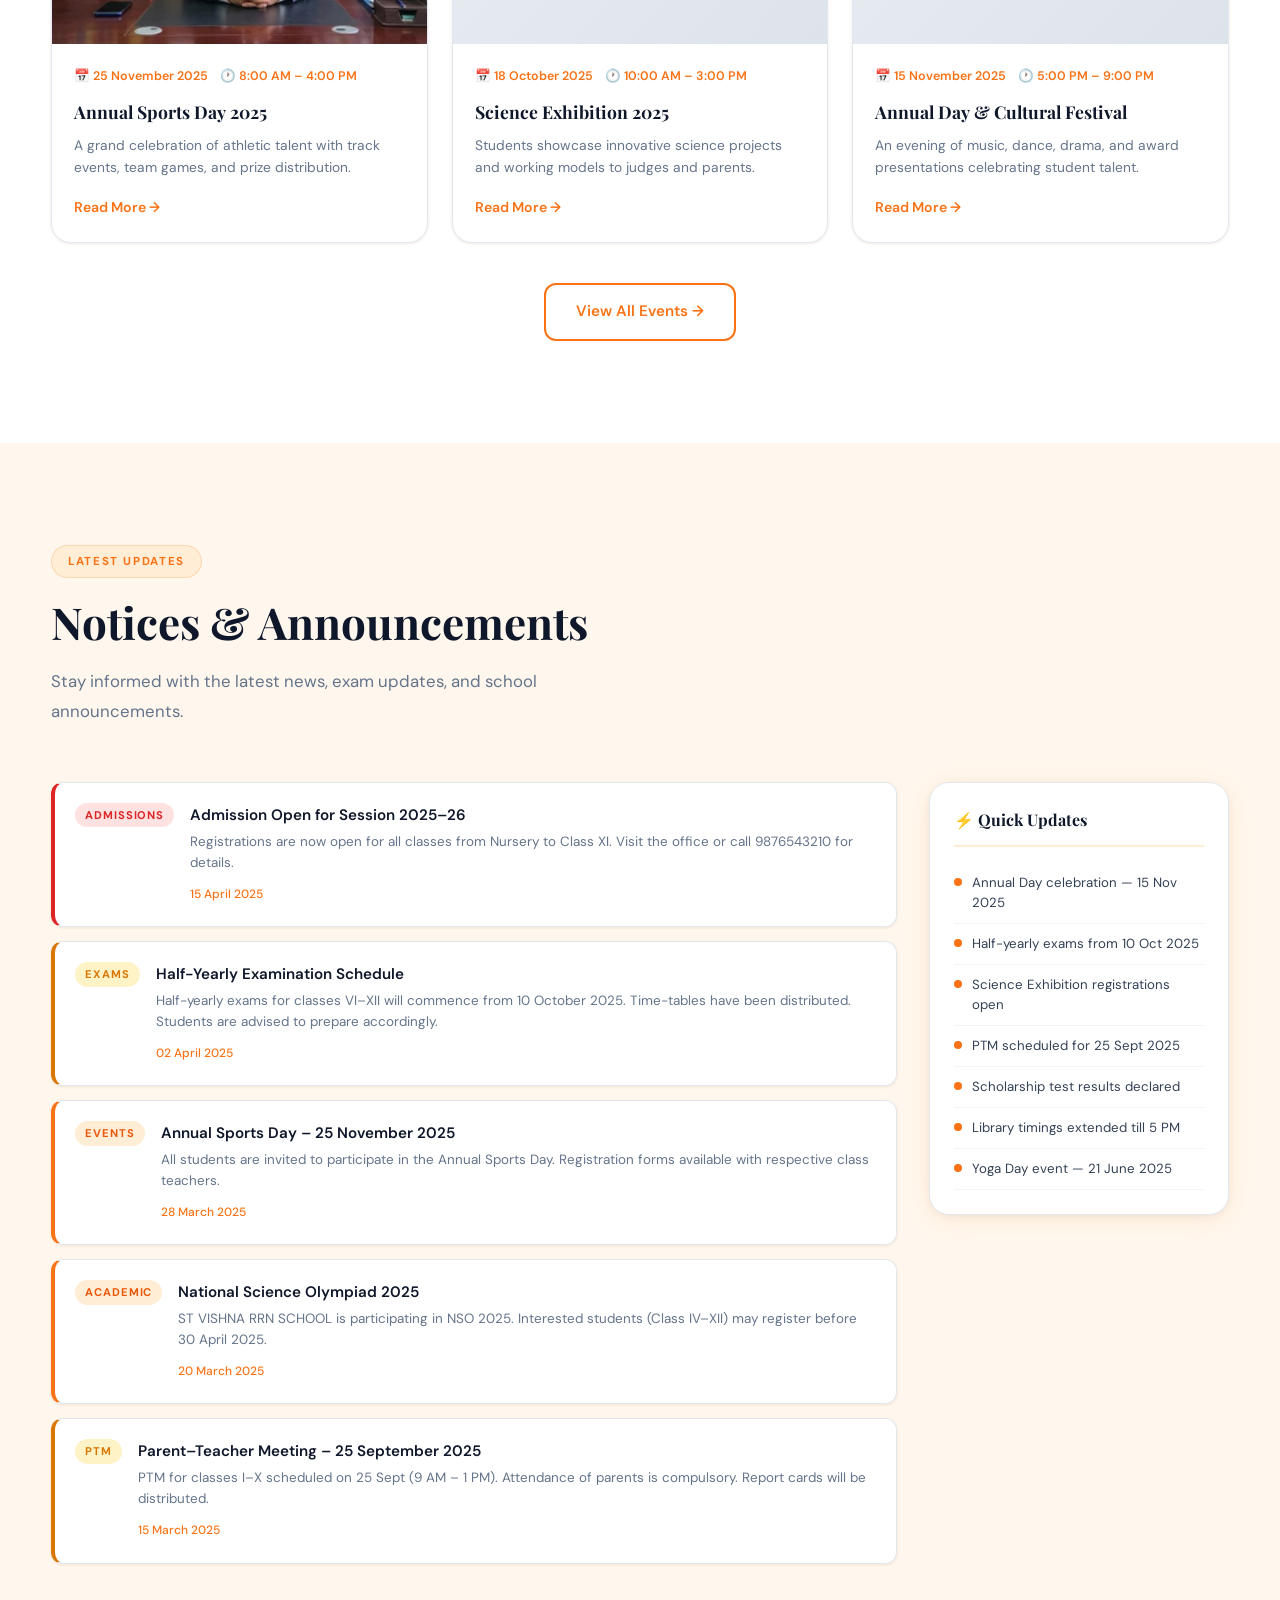
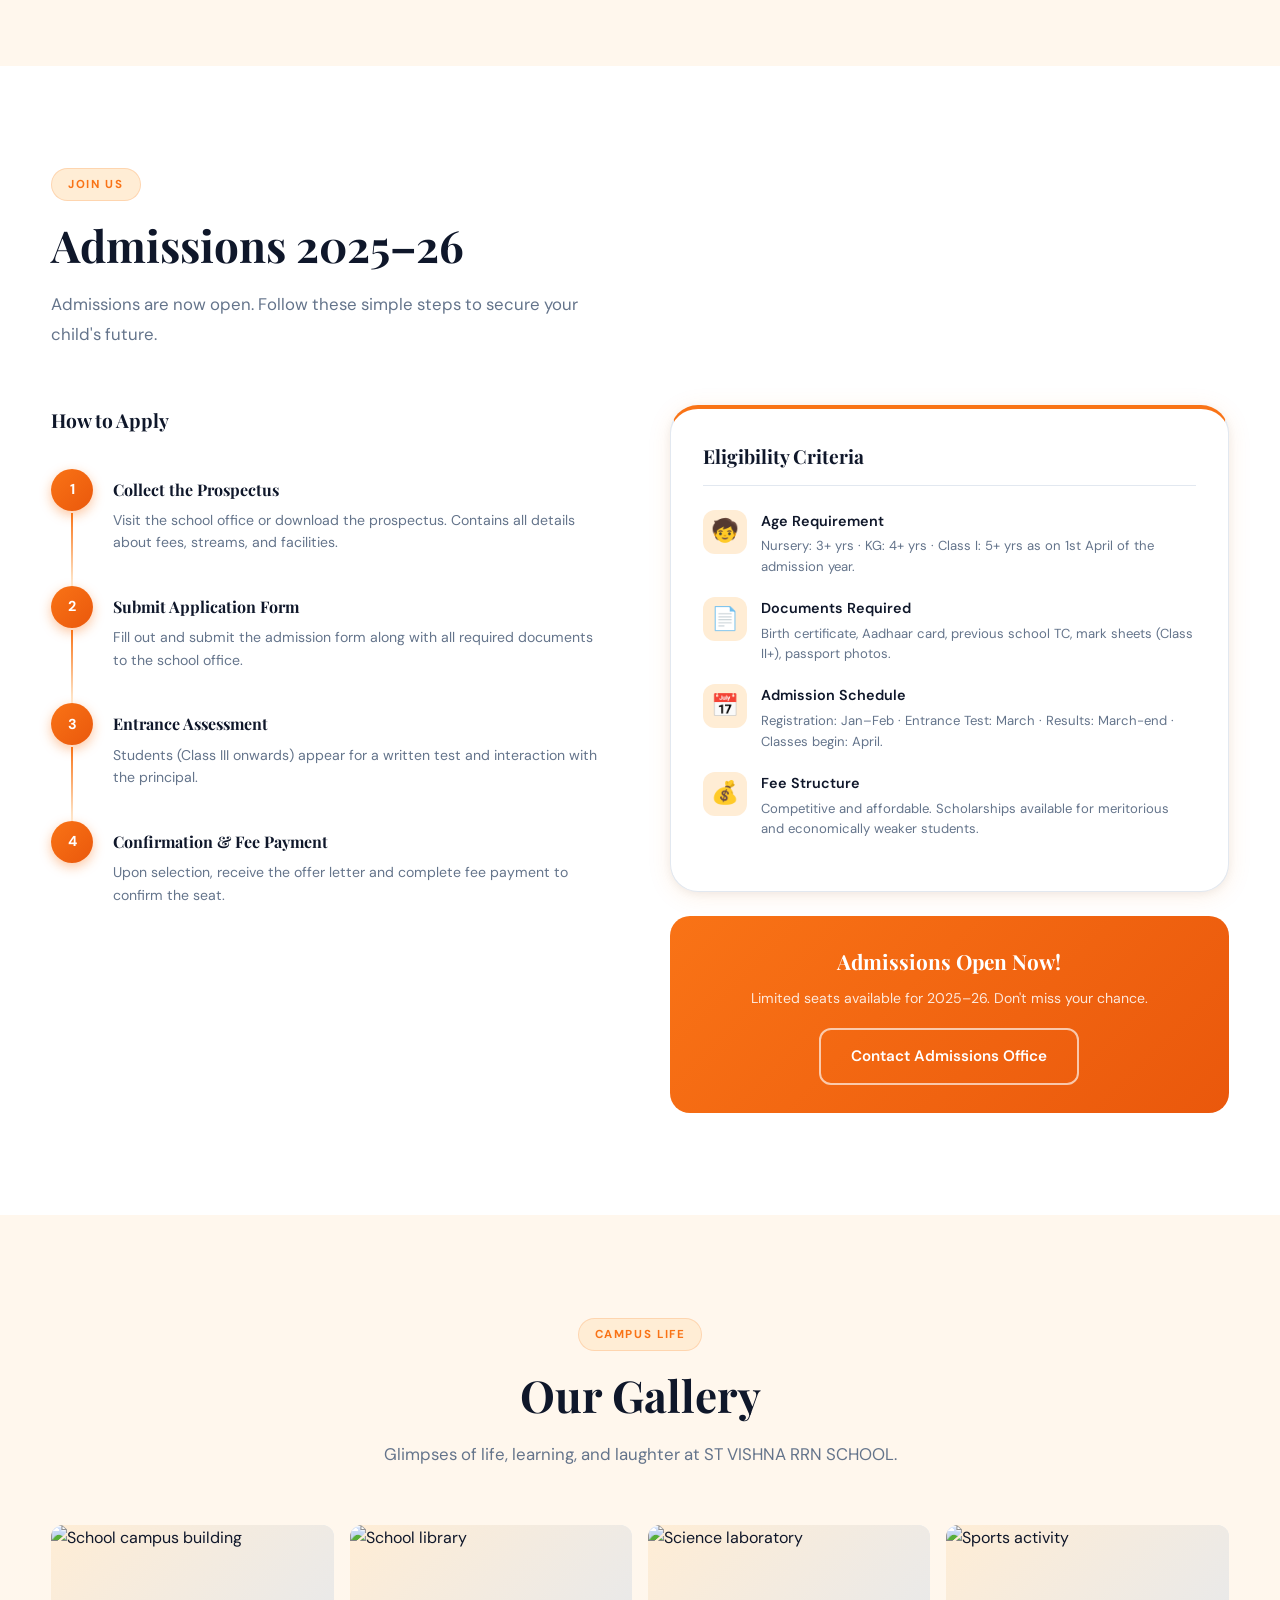
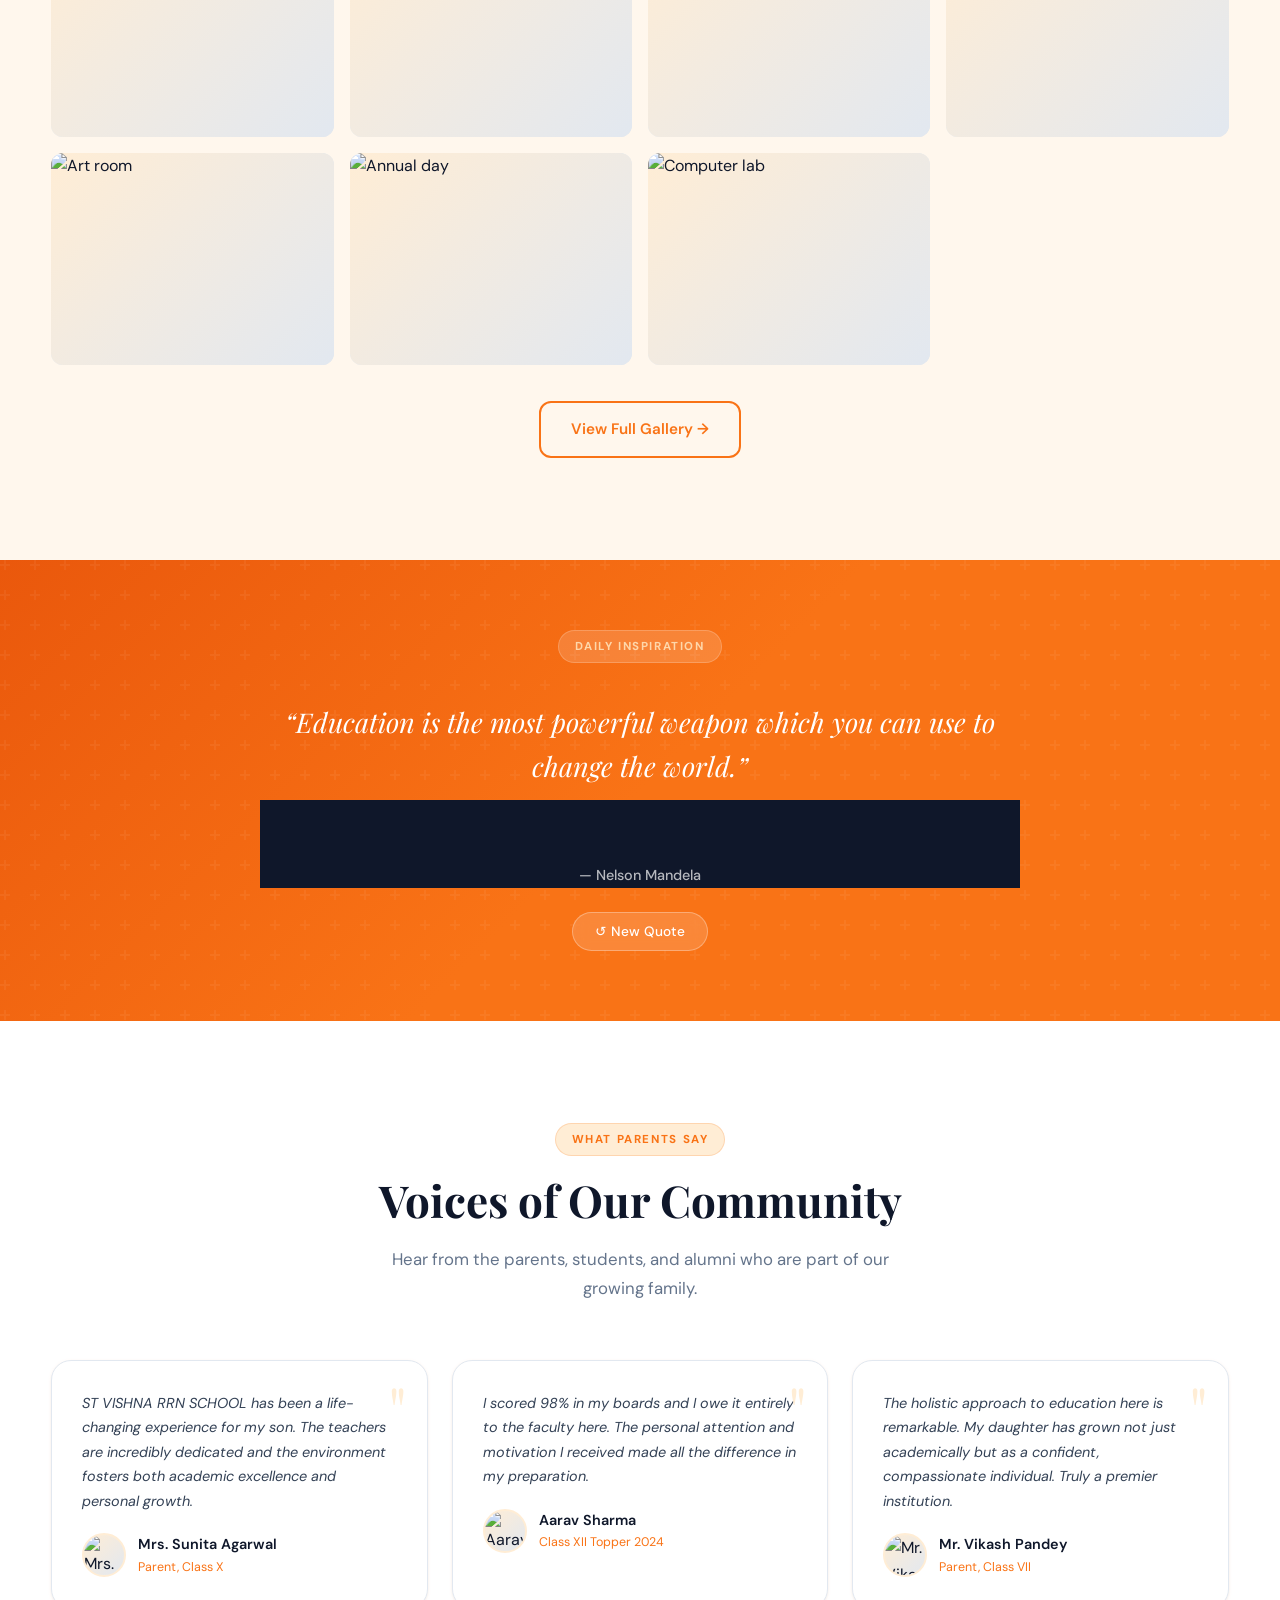
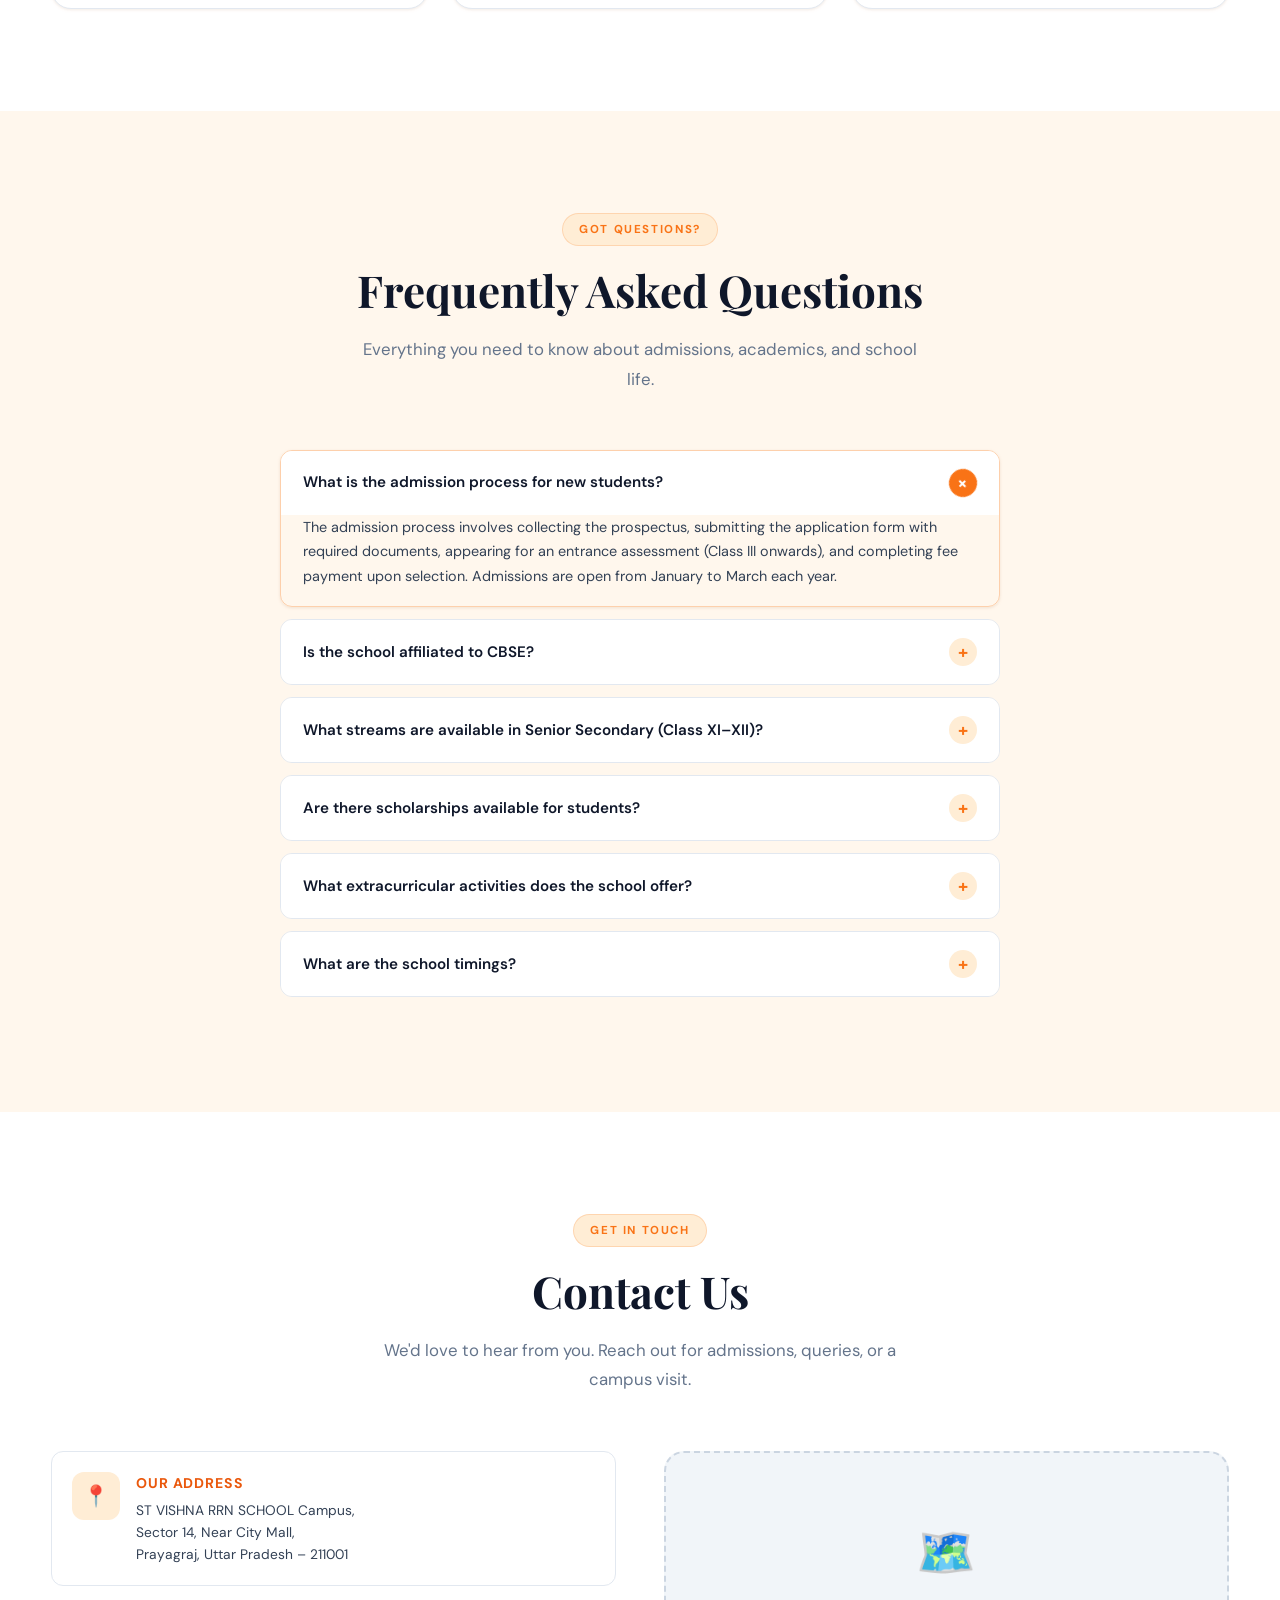
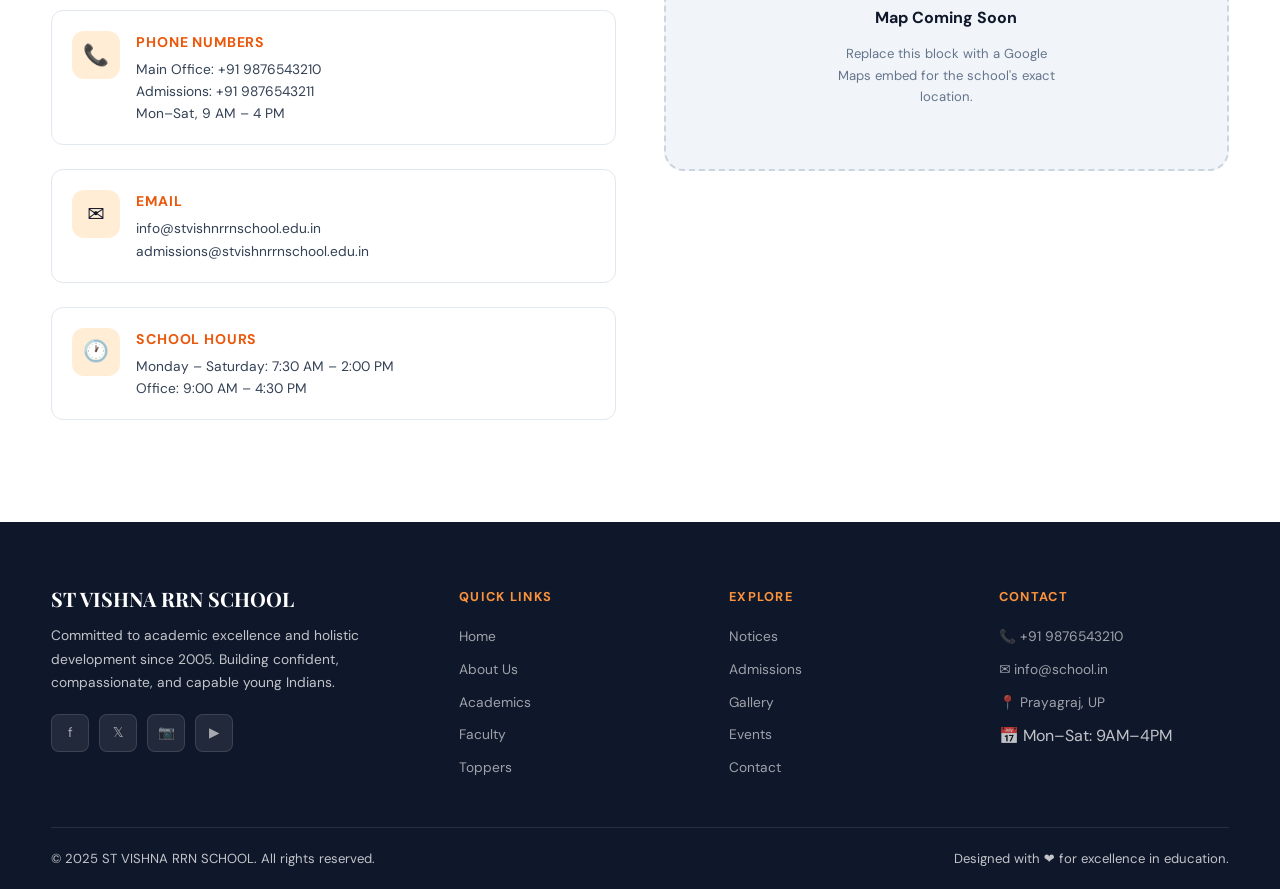
==== commit 2f848bdb: "Adding faculty details and fixing home page bug" ====
--- a/index.html
+++ b/index.html
@@ -122,7 +122,7 @@
     <div class="nav-inner">
       <!-- Logo -->
       <a href="#hero" class="nav-logo" aria-label="ST VISHNA RRN SCHOOL Home">
-        <div class="nav-logo-icon" aria-hidden="true">SV</div>
+        <div class="nav-logo-icon" aria-hidden="true"><img src="Assets/logo stvrrn.png"></div>
         <div class="nav-logo-text">
           <span class="nav-logo-name">ST VISHNA RRN SCHOOL</span>
           <span class="nav-logo-sub">Excellence in Education</span>
@@ -299,12 +299,12 @@
     <div class="principal-inner">
       <div class="principal-photo-wrap reveal">
         <img
-          src="assets/images/faculty/anita-sharma.jpg"
-          alt="Dr. Anita Sharma, Principal"
+          src="Faculty/Asha Tripathi.jpeg"
+          alt="Mrs. Asha Tripathi, Principal"
           class="principal-photo"
           loading="lazy"
         />
-        <p class="principal-name" id="principal-title">Dr. Anita Sharma</p>
+        <p class="principal-name" id="principal-title">Mrs. Asha Tripathi</p>
         <p class="principal-title">Principal, ST VISHNA RRN SCHOOL</p>
       </div>
       <div class="reveal reveal-delay-1">
@@ -406,7 +406,7 @@
       <p class="section-subtitle">Passionate, qualified, and dedicated — our teachers are the backbone of every student's success.</p>
     </header>
 
-    <div class="faculty-grid" id="facultyGrid">
+    <div class="faculty-grid" id="facultyGrid" data-limit="true">
       <!-- Rendered by script.js -->
     </div>
 
--- a/style.css
+++ b/style.css
@@ -255,7 +255,7 @@
 }
 .nav-logo-icon {
   width: 42px; height: 42px;
-  background: linear-gradient(135deg, var(--primary), var(--primary-dark));
+  /* background: linear-gradient(135deg, var(--primary), var(--primary-dark)); */
   border-radius: 10px;
   display: grid;
   place-items: center;
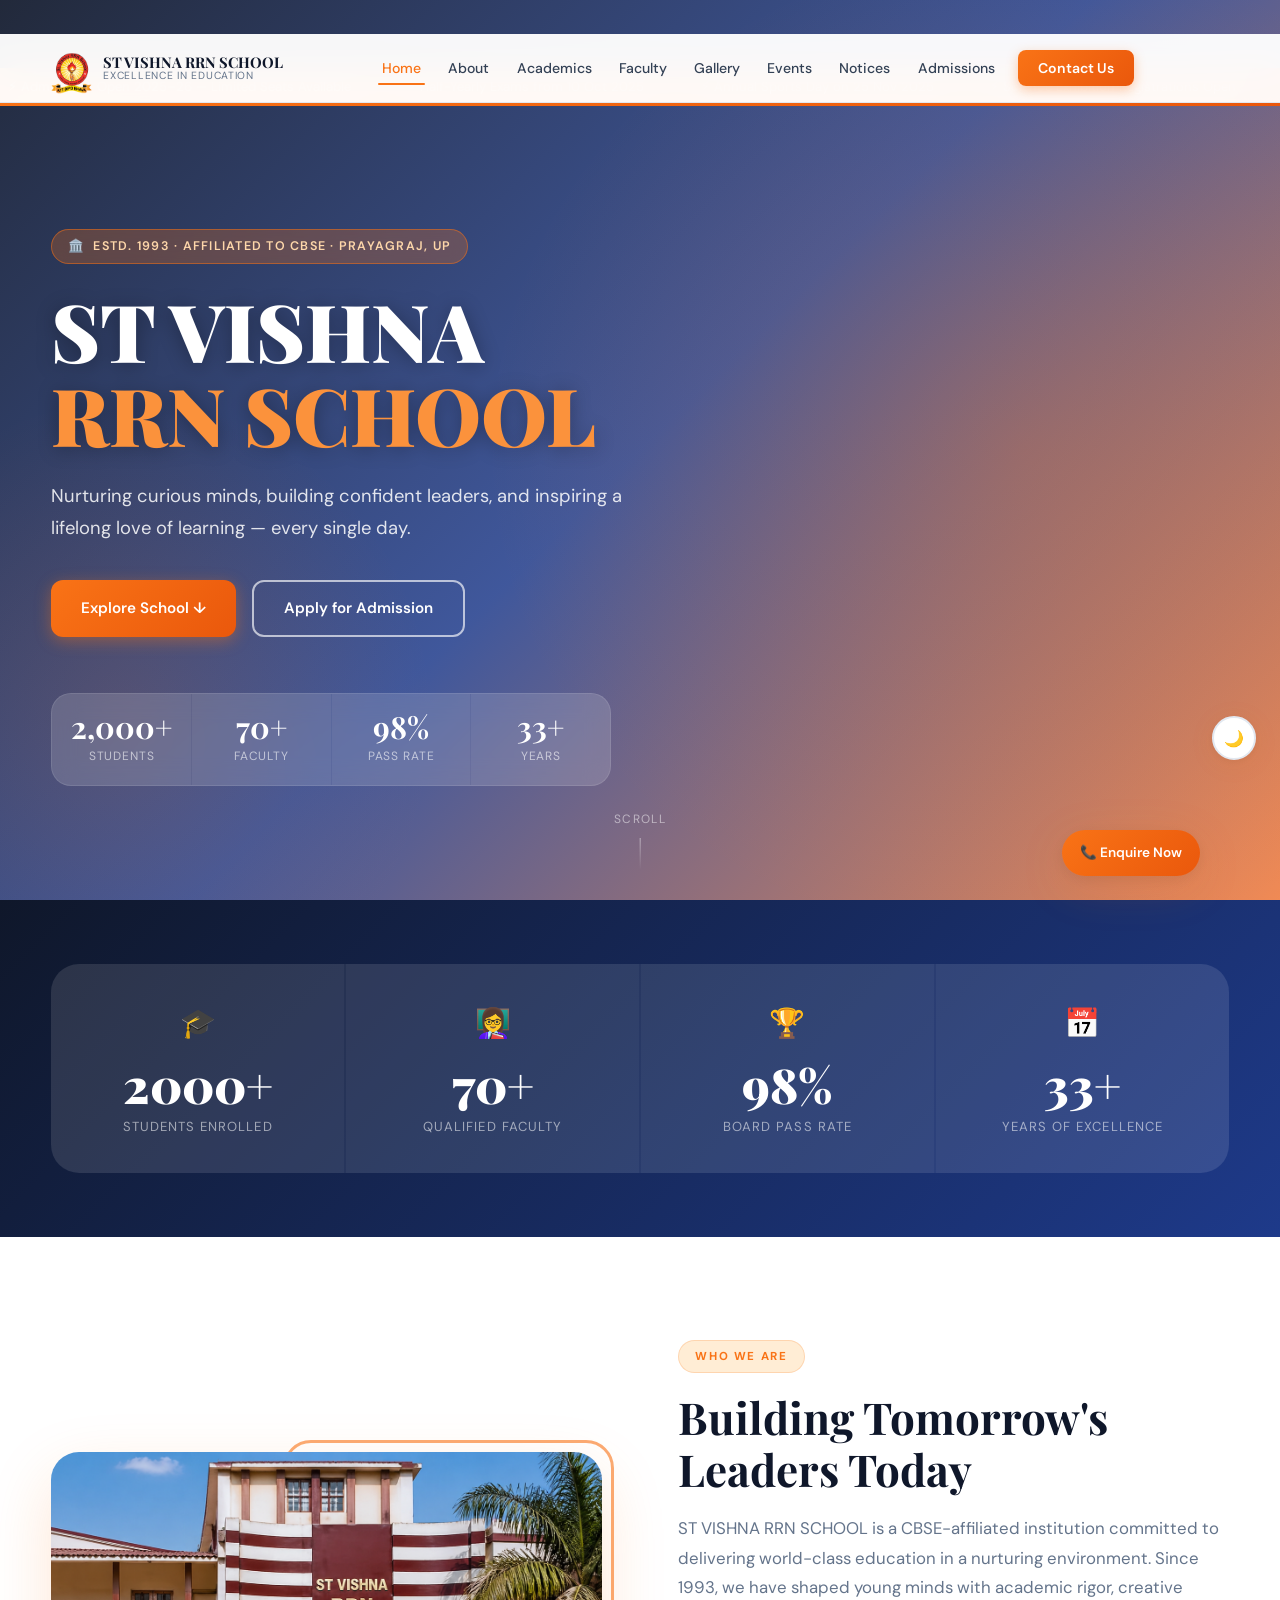
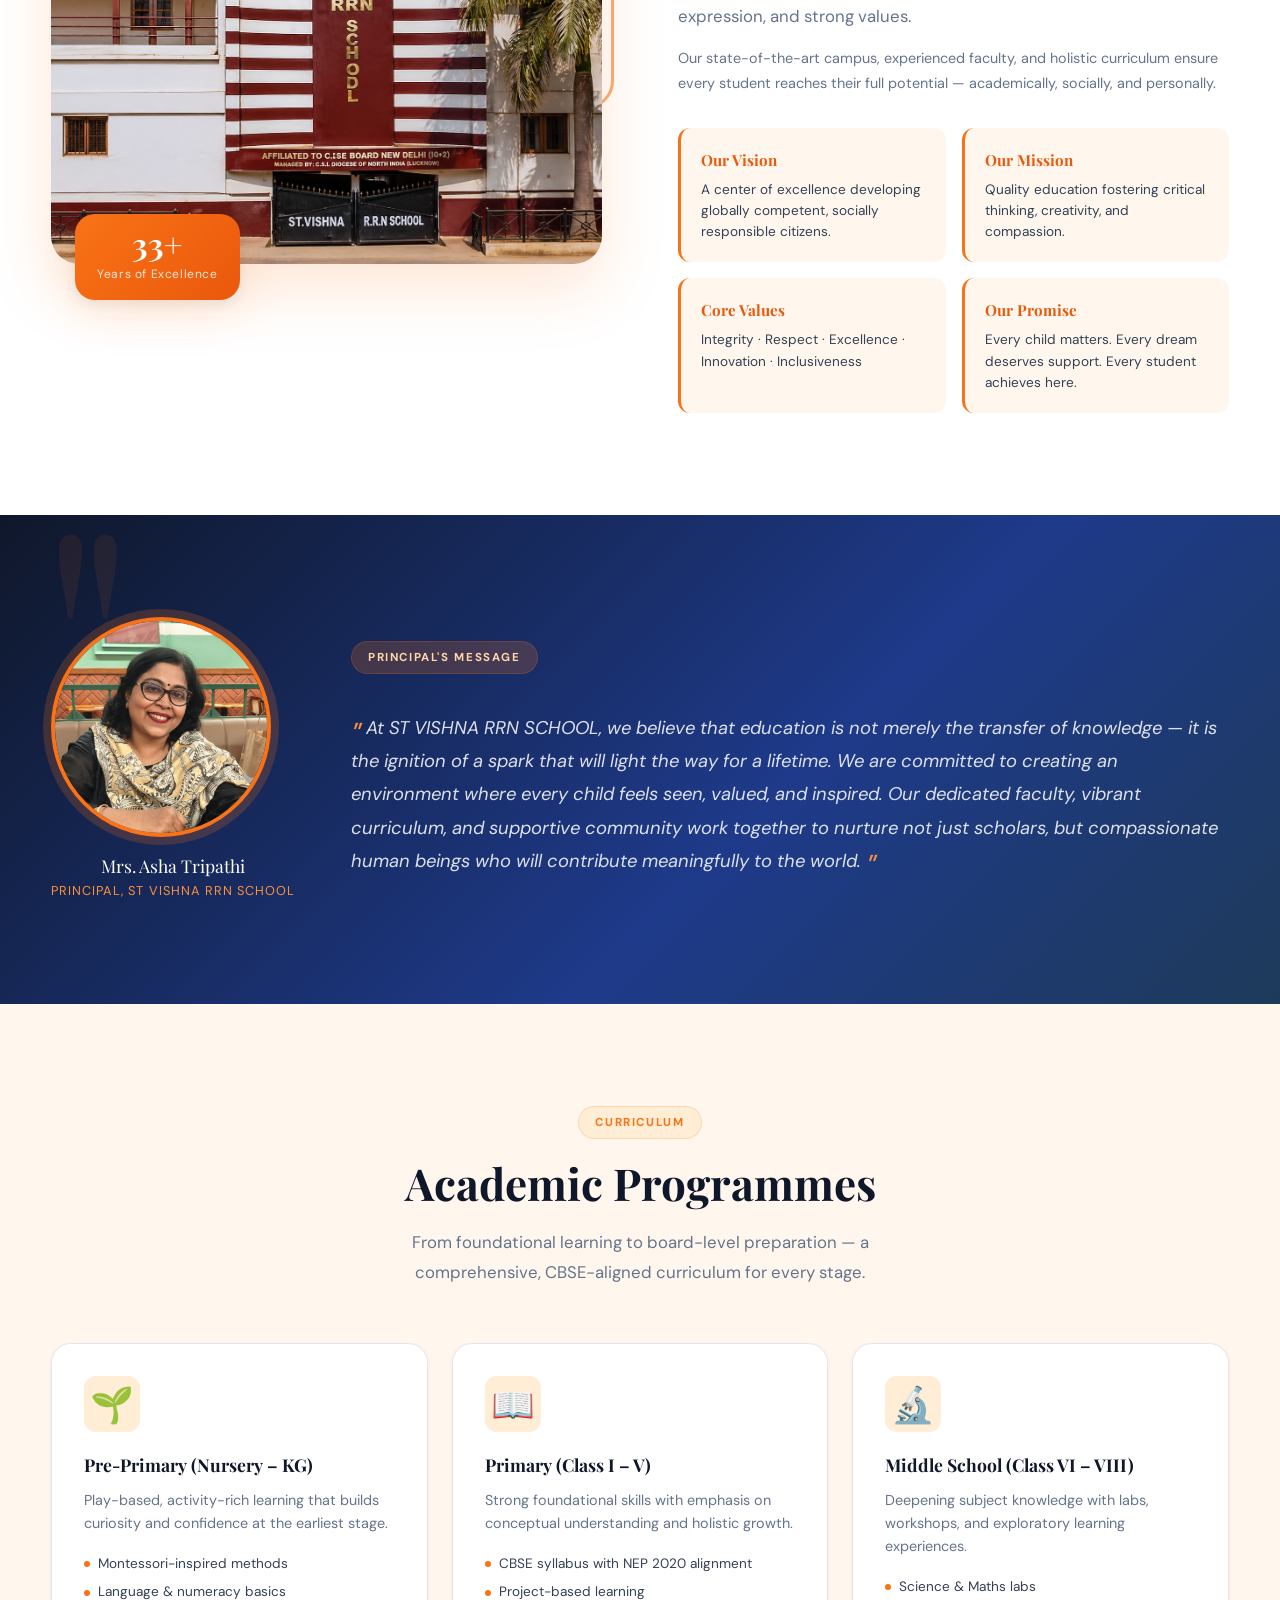
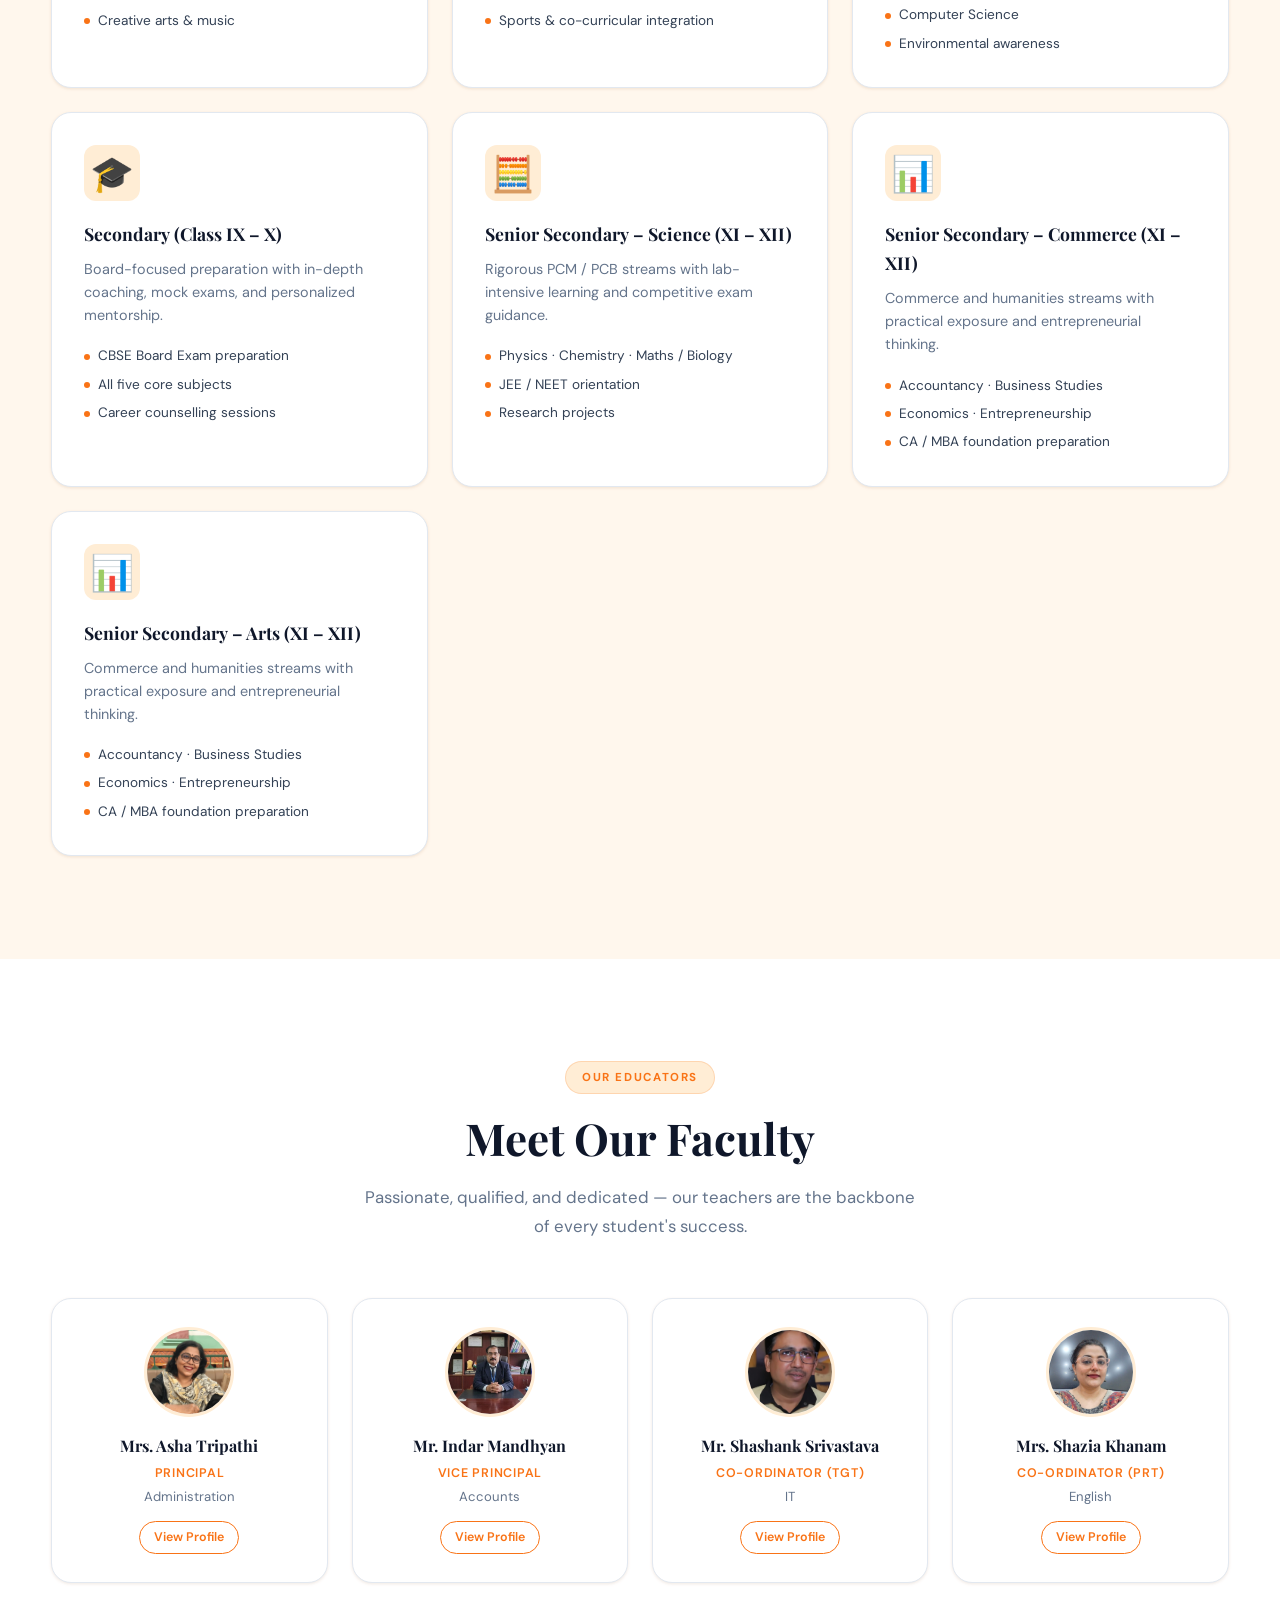
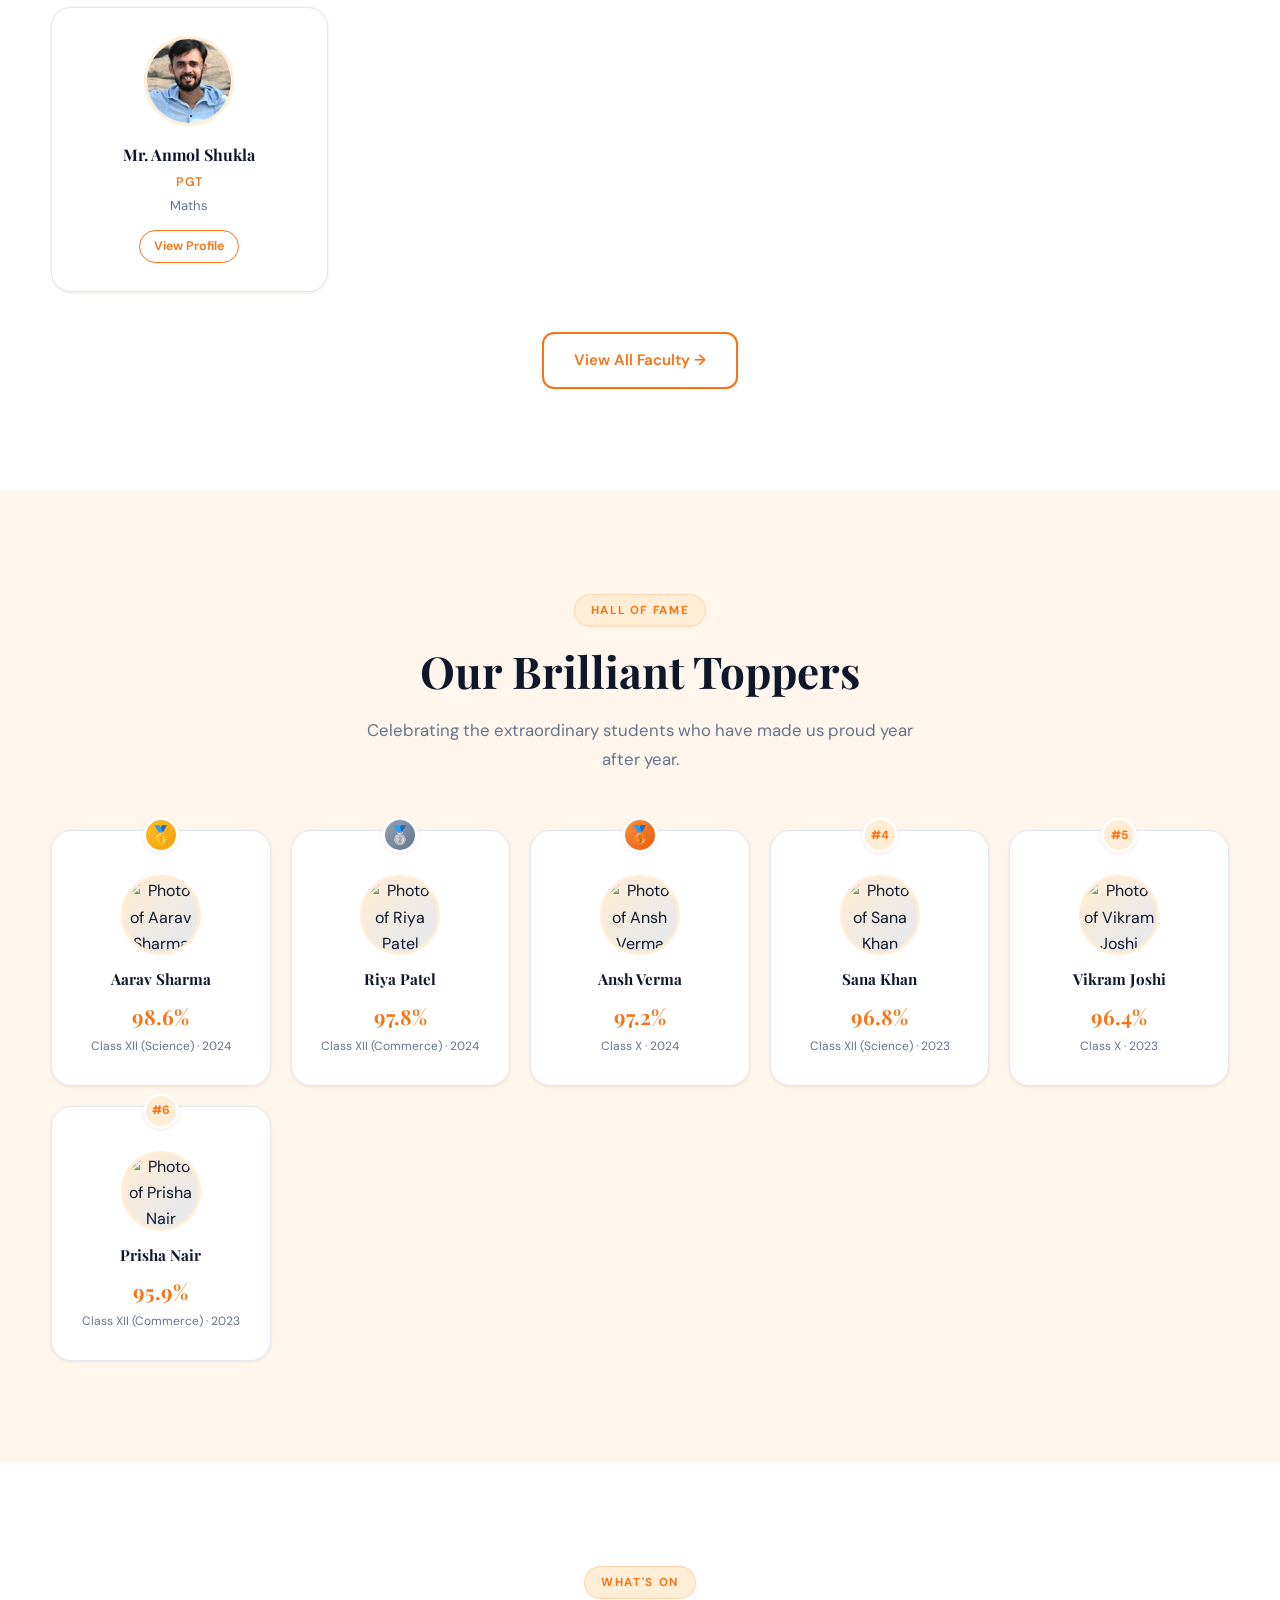
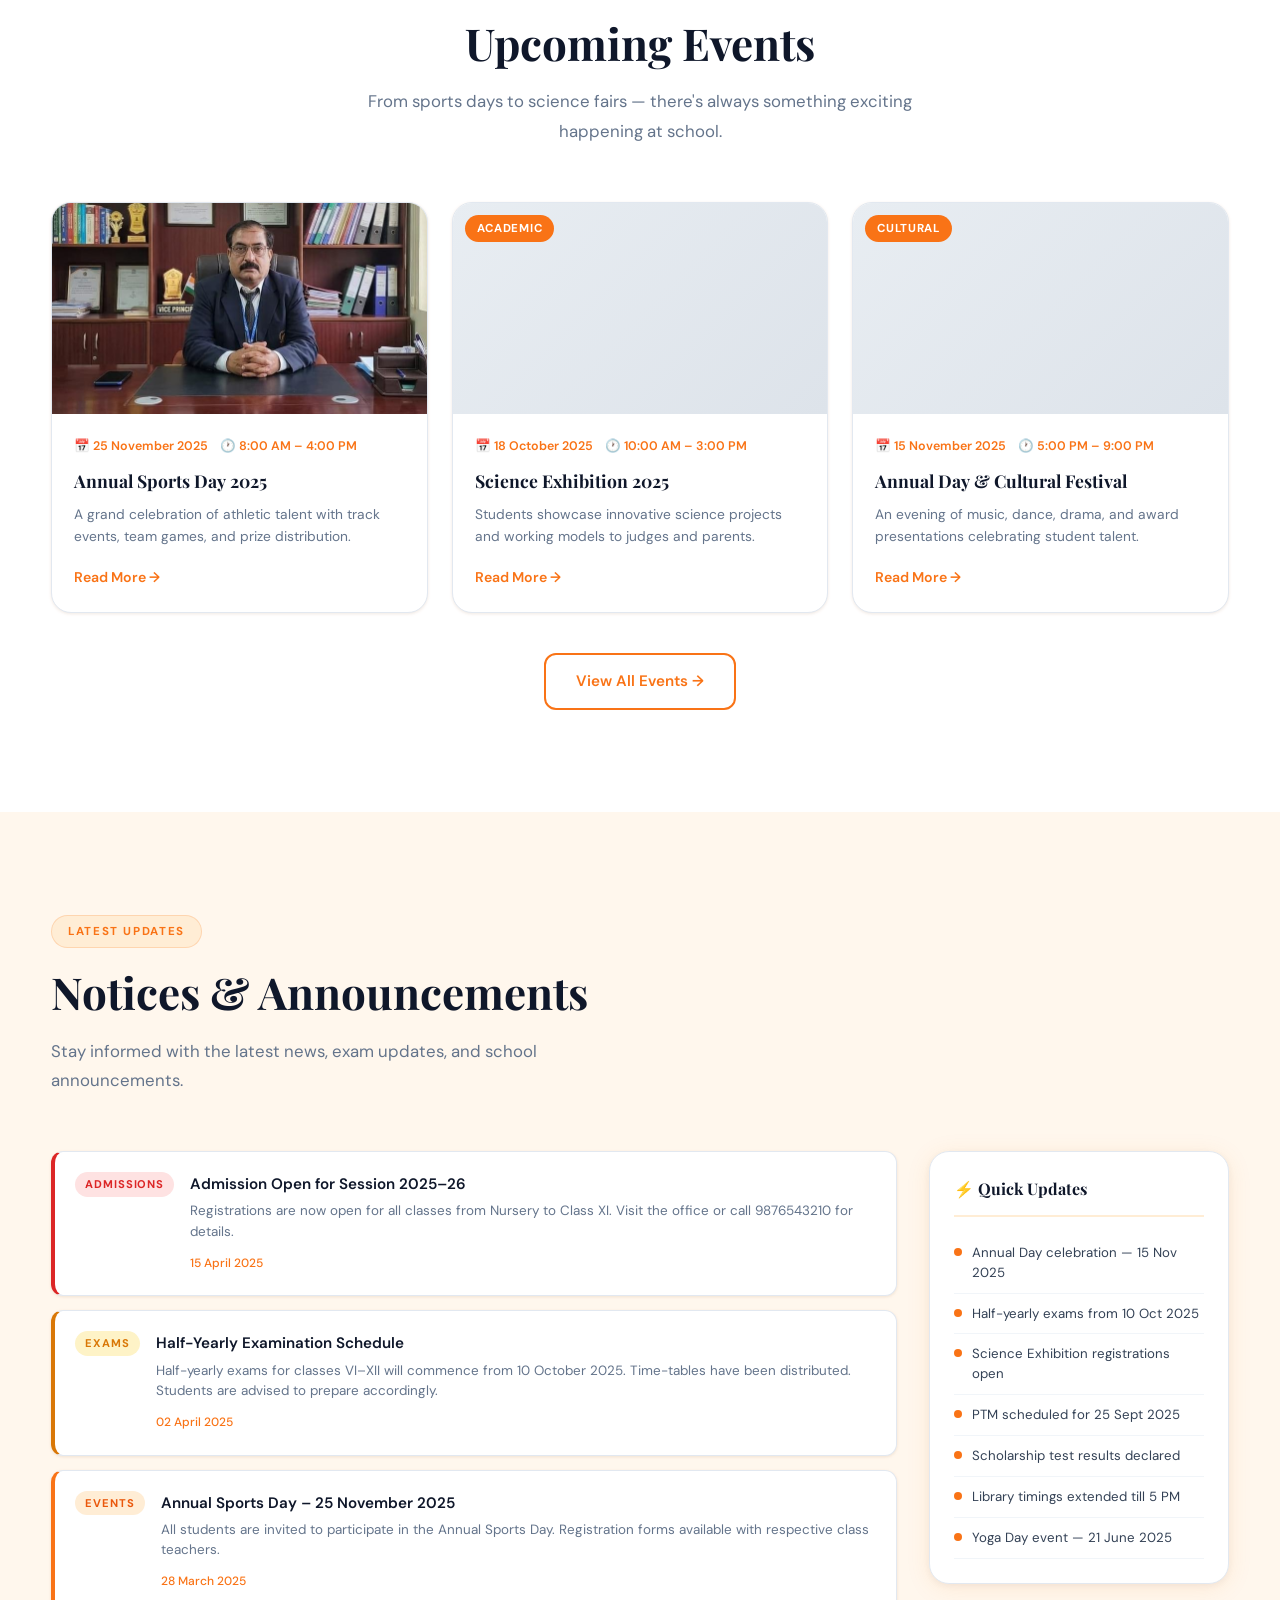
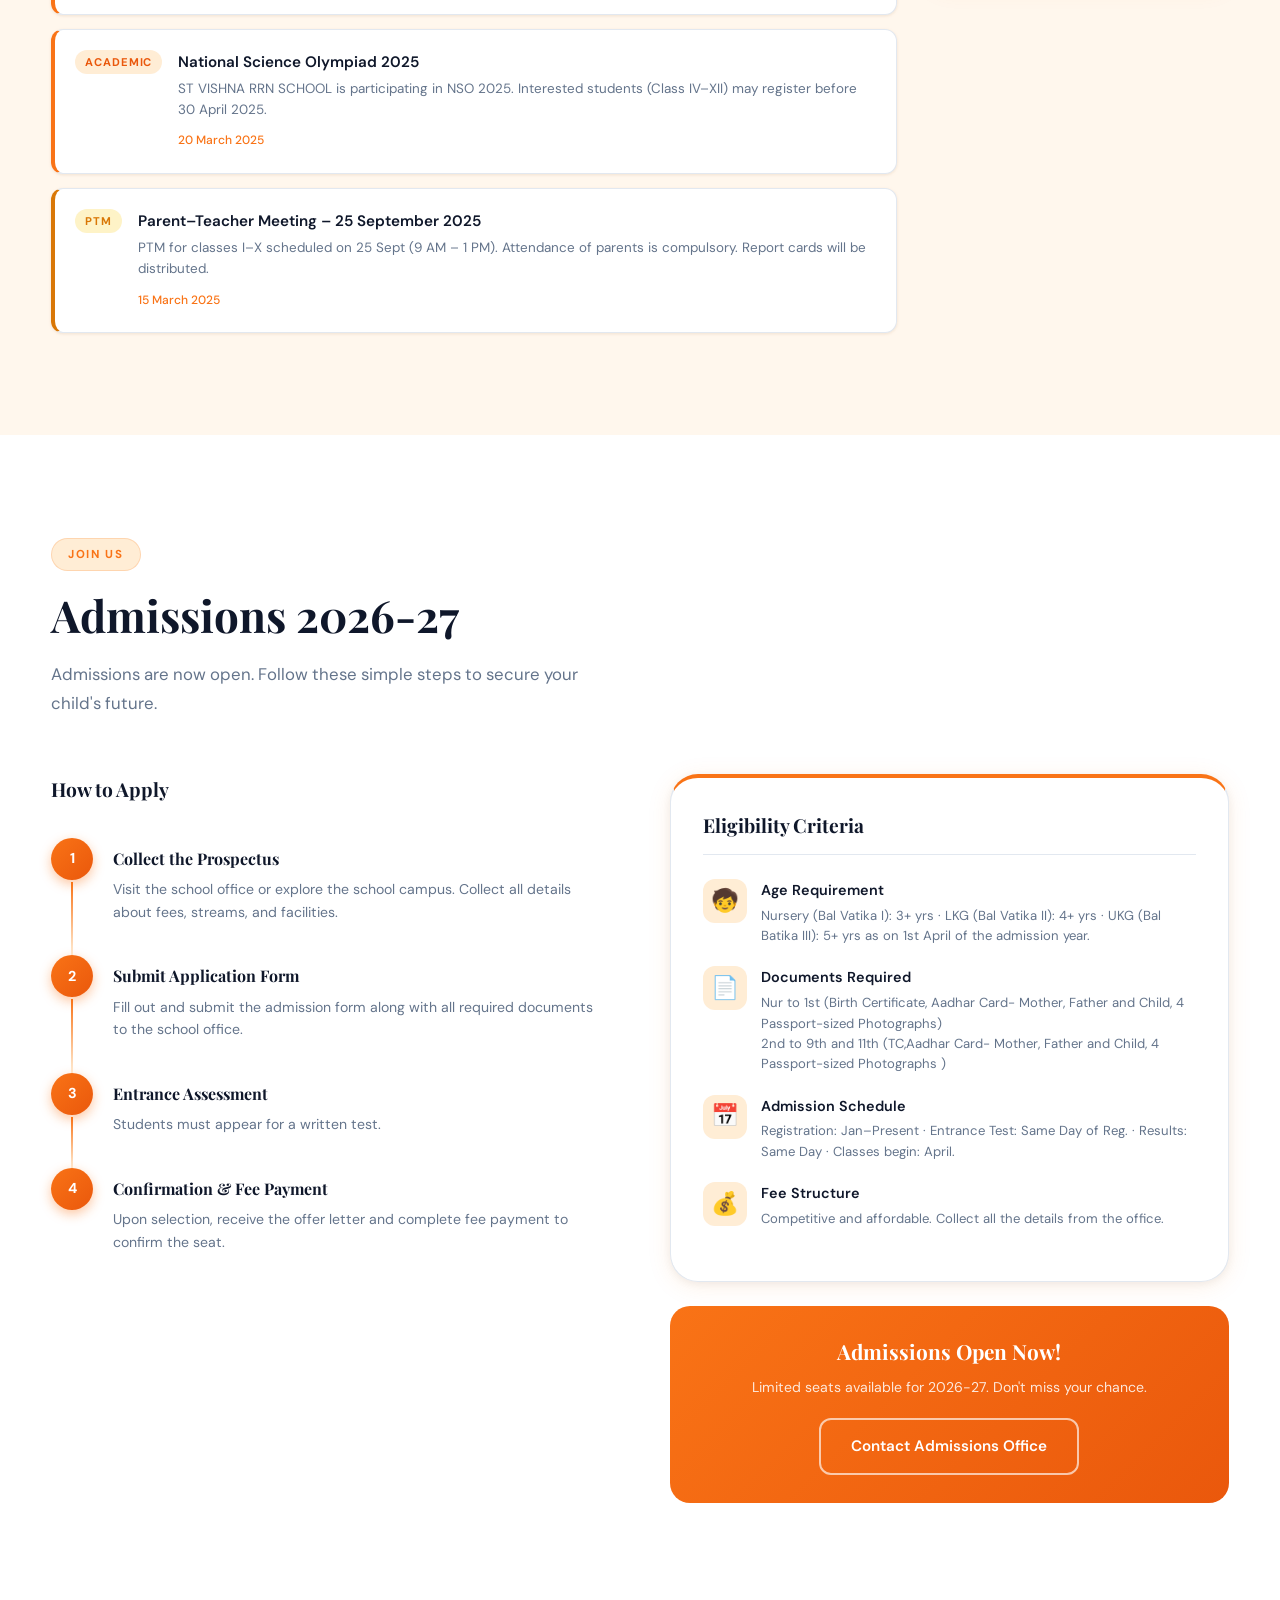
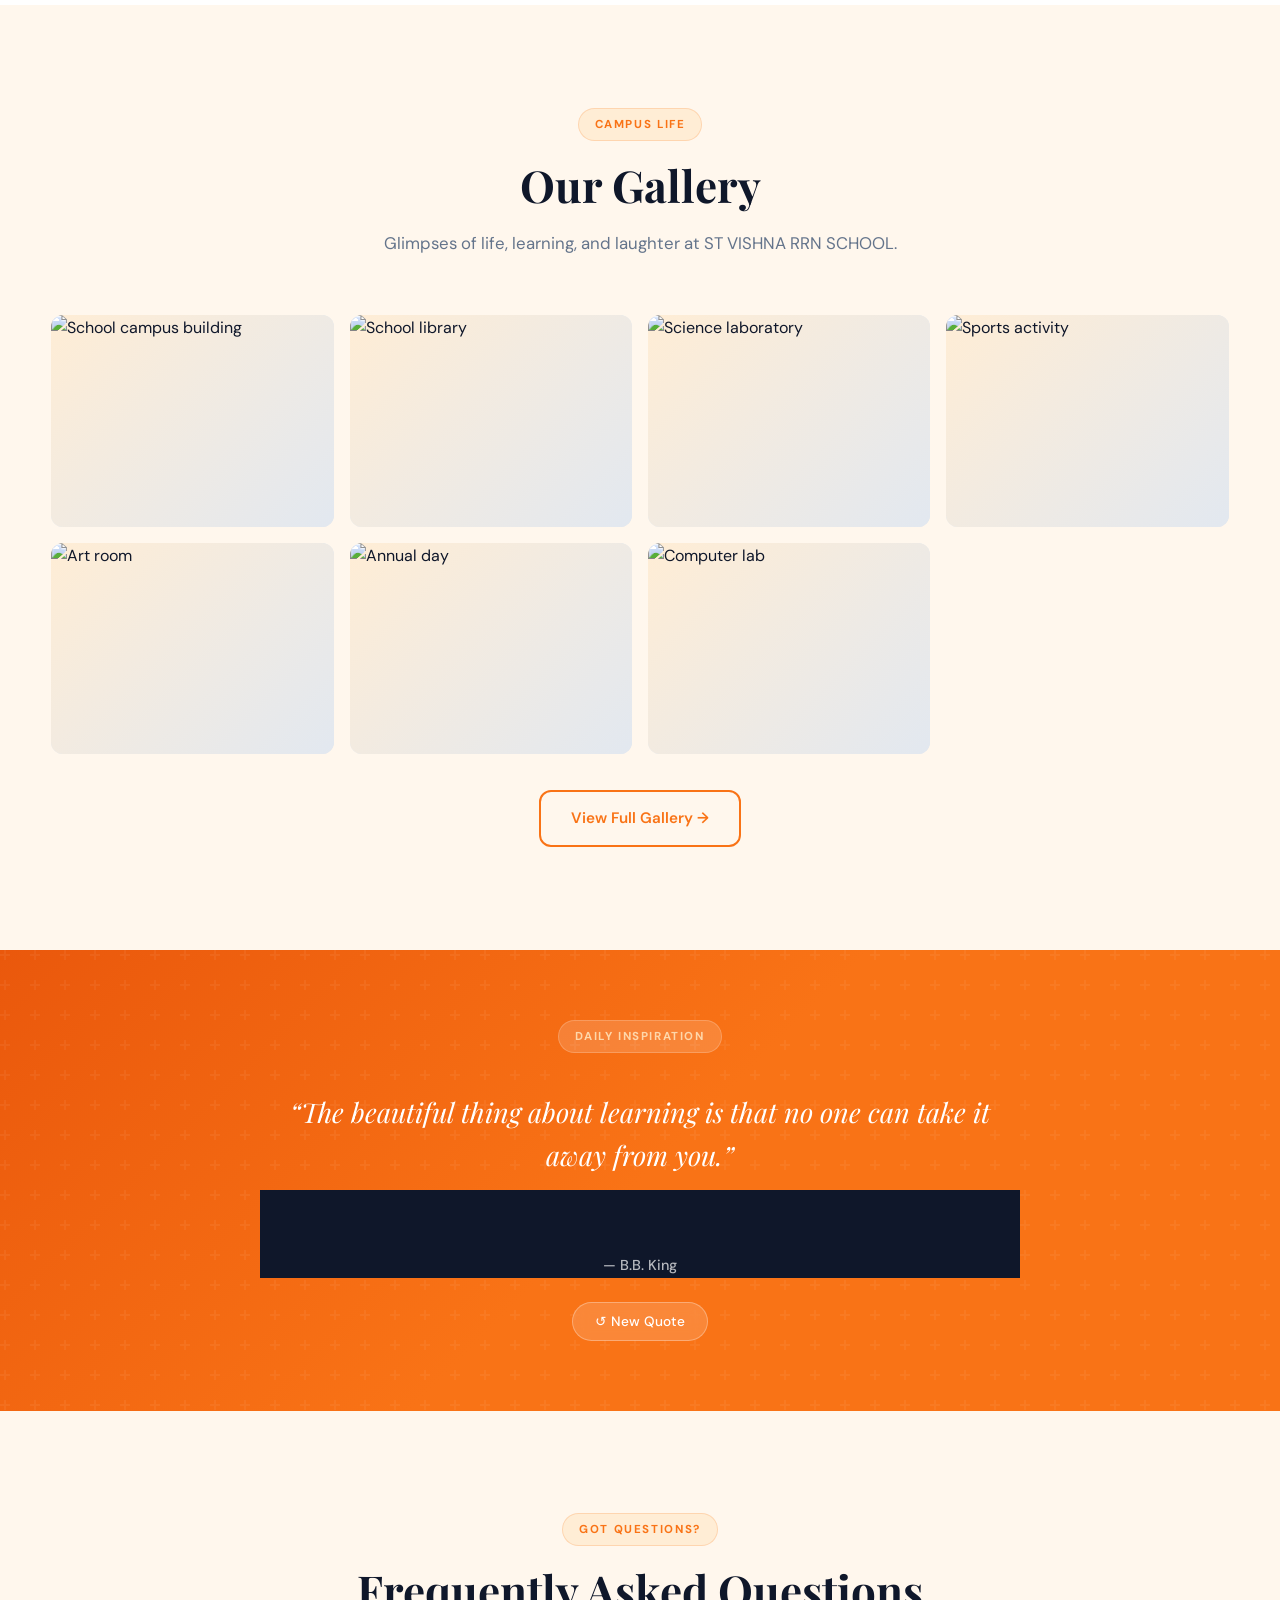
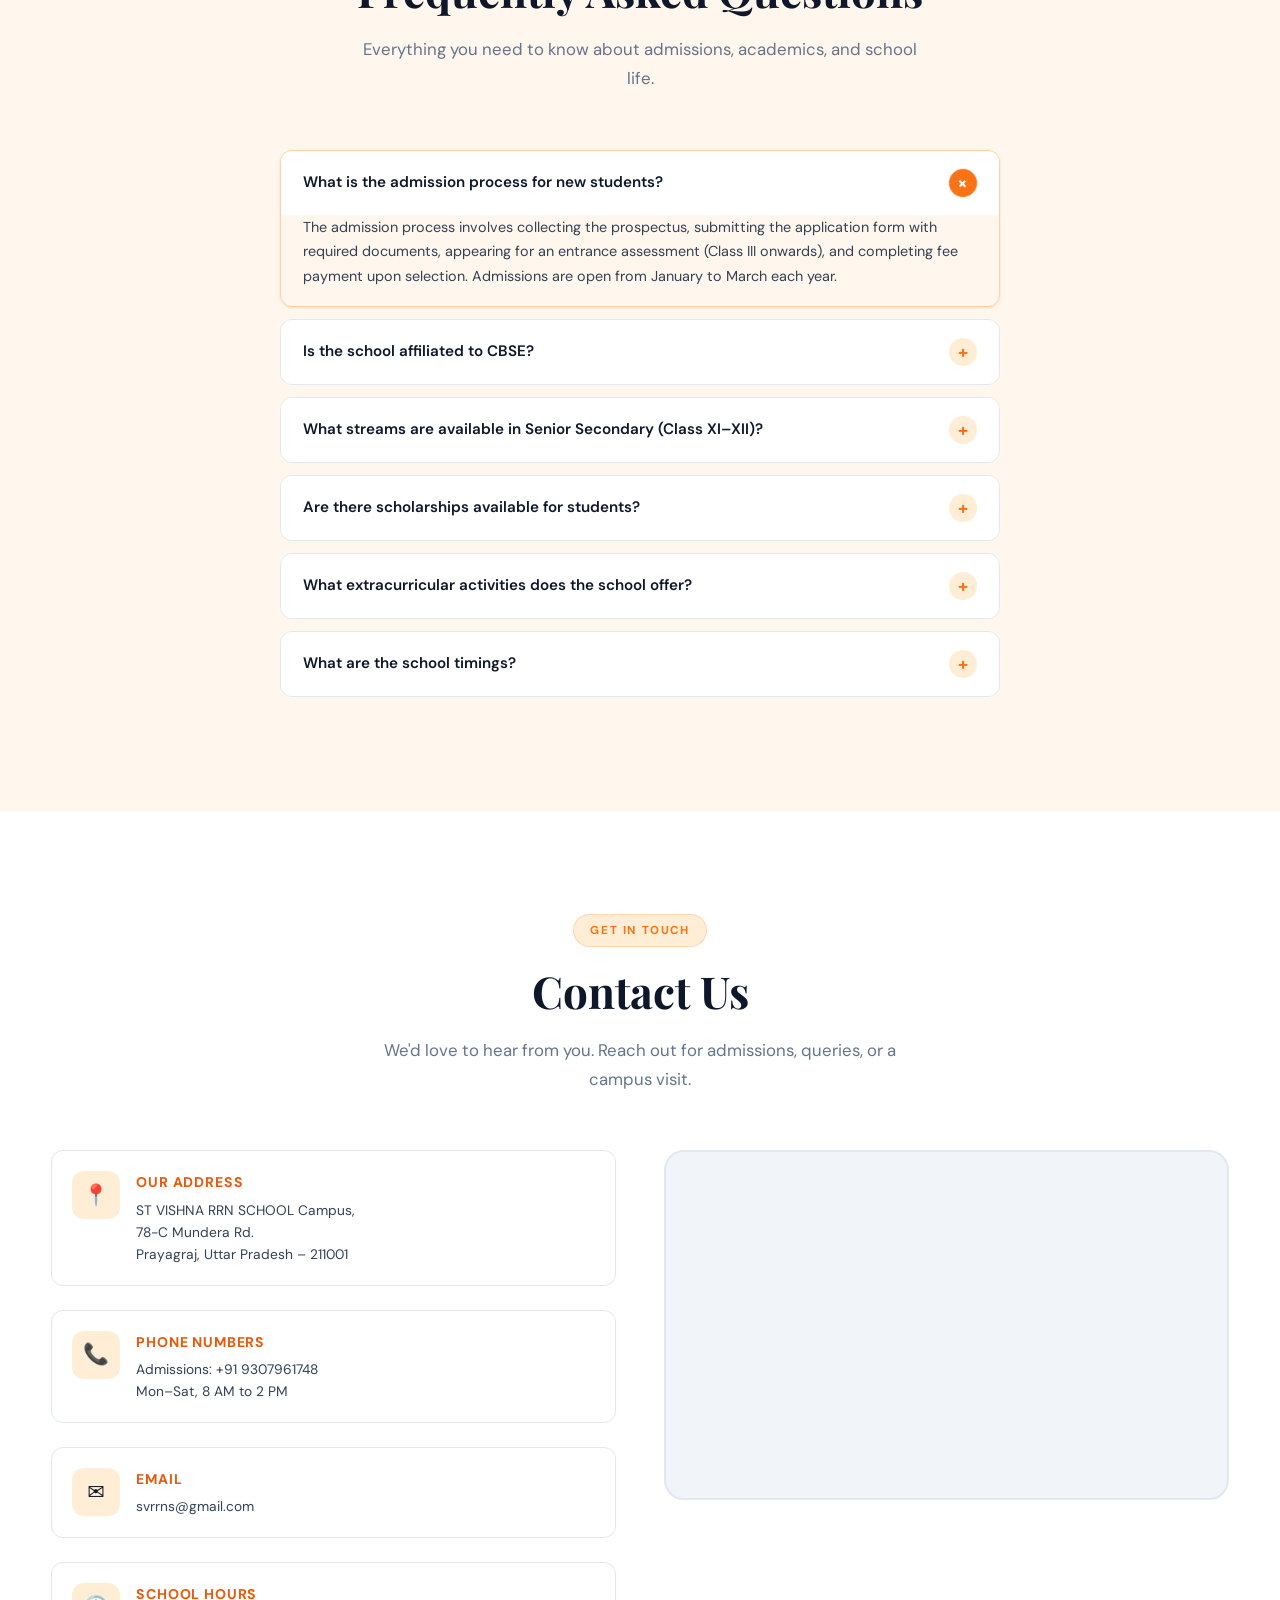
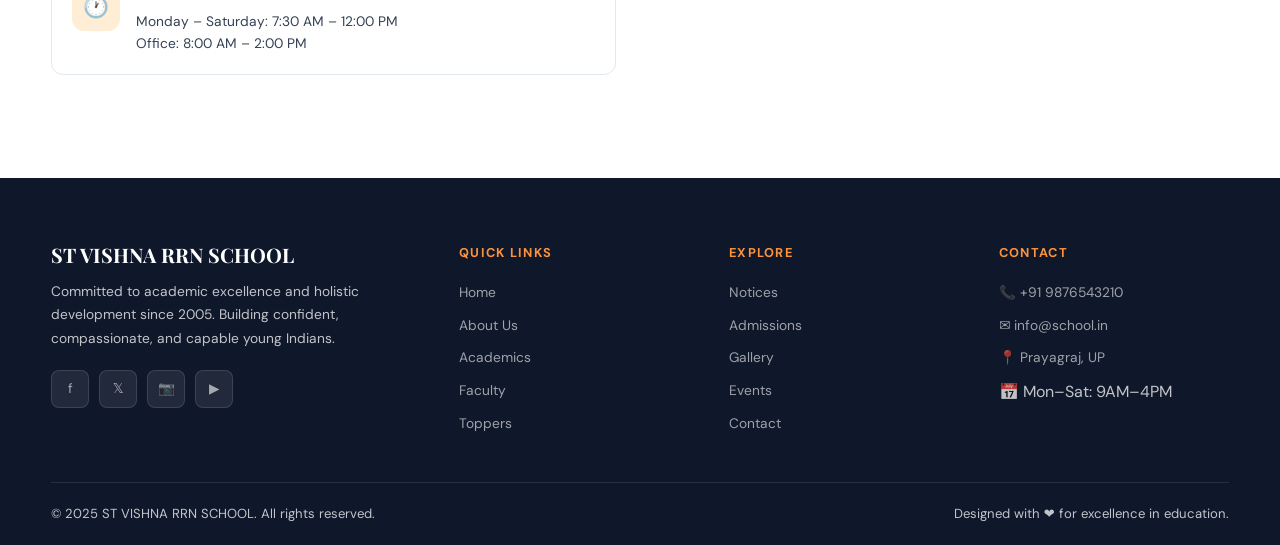
==== commit 932c4738: "Home Page updated" ====
--- a/index.html
+++ b/index.html
@@ -171,7 +171,7 @@
   <div class="hero-bg" aria-hidden="true"></div>
   <div class="container">
     <div class="hero-content">
-      <div class="hero-badge">Estd. 2005 · Affiliated to CBSE · Prayagraj, UP</div>
+      <div class="hero-badge">Estd. 1993 · Affiliated to CBSE · Prayagraj, UP</div>
       <h1 class="hero-title">
         ST VISHNA<br /><span>RRN SCHOOL</span>
       </h1>
@@ -184,16 +184,16 @@
       </div>
       <div class="hero-stats" aria-label="School highlights">
         <div class="hero-stat">
-          <h3>2,400+</h3><p>Students</p>
+          <h3>2,000+</h3><p>Students</p>
         </div>
         <div class="hero-stat">
-          <h3>120+</h3><p>Faculty</p>
+          <h3>70+</h3><p>Faculty</p>
         </div>
         <div class="hero-stat">
           <h3>98%</h3><p>Pass Rate</p>
         </div>
         <div class="hero-stat">
-          <h3>20+</h3><p>Years</p>
+          <h3>33+</h3><p>Years</p>
         </div>
       </div>
     </div>
@@ -210,12 +210,12 @@
     <div class="stats-grid">
       <div class="stat-item">
         <div class="stat-icon" aria-hidden="true">🎓</div>
-        <div class="stat-num"><span data-target="2400" data-suffix="+">0</span></div>
+        <div class="stat-num"><span data-target="2000" data-suffix="+">0</span></div>
         <div class="stat-label">Students Enrolled</div>
       </div>
       <div class="stat-item">
         <div class="stat-icon" aria-hidden="true">👩‍🏫</div>
-        <div class="stat-num"><span data-target="120" data-suffix="+">0</span></div>
+        <div class="stat-num"><span data-target="70" data-suffix="+">0</span></div>
         <div class="stat-label">Qualified Faculty</div>
       </div>
       <div class="stat-item">
@@ -225,7 +225,7 @@
       </div>
       <div class="stat-item">
         <div class="stat-icon" aria-hidden="true">📅</div>
-        <div class="stat-num"><span data-target="20" data-suffix="+">0</span></div>
+        <div class="stat-num"><span data-target="33" data-suffix="+">0</span></div>
         <div class="stat-label">Years of Excellence</div>
       </div>
     </div>
@@ -243,14 +243,14 @@
       <!-- Image -->
       <div class="about-img-wrap reveal">
         <img
-          src="assets/images/gallery/campus.jpg"
+          src="Assets/stvrrn.png"
           alt="ST VISHNA RRN SCHOOL campus building"
           class="about-img"
           loading="eager"
           onerror="this.onerror=null;this.src='assets/images/gallery/campus.jpg';this.style.background='linear-gradient(135deg,#ffedd5,#e2e8f0)'"
         />
         <div class="about-badge">
-          <strong>20+</strong>
+          <strong>33+</strong>
           <span>Years of Excellence</span>
         </div>
       </div>
@@ -260,7 +260,7 @@
         <span class="section-label">Who We Are</span>
         <h2 class="section-title" id="about-title">Building Tomorrow's Leaders Today</h2>
         <p class="section-subtitle">
-          ST VISHNA RRN SCHOOL is a CBSE-affiliated institution committed to delivering world-class education in a nurturing environment. Since 2005, we have shaped young minds with academic rigor, creative expression, and strong values.
+          ST VISHNA RRN SCHOOL is a CBSE-affiliated institution committed to delivering world-class education in a nurturing environment. Since 1993, we have shaped young minds with academic rigor, creative expression, and strong values.
         </p>
         <p style="font-size:.9rem;color:var(--gray-500);margin-top:14px;line-height:1.75;">
           Our state-of-the-art campus, experienced faculty, and holistic curriculum ensure every student reaches their full potential — academically, socially, and personally.
@@ -390,6 +390,16 @@
           <li>CA / MBA foundation preparation</li>
         </ul>
       </article>
+      <article class="academic-card reveal reveal-delay-1">
+        <div class="academic-icon" aria-hidden="true">📊</div>
+        <h3>Senior Secondary – Arts (XI – XII)</h3>
+        <p>Commerce and humanities streams with practical exposure and entrepreneurial thinking.</p>
+        <ul>
+          <li>Accountancy · Business Studies</li>
+          <li>Economics · Entrepreneurship</li>
+          <li>CA / MBA foundation preparation</li>
+        </ul>
+      </article>
     </div>
   </div>
 </section>
@@ -507,7 +517,7 @@
   <div class="container">
     <header class="section-header">
       <span class="section-label">Join Us</span>
-      <h2 class="section-title" id="admissions-title">Admissions 2025–26</h2>
+      <h2 class="section-title" id="admissions-title">Admissions 2026-27</h2>
       <p class="section-subtitle">Admissions are now open. Follow these simple steps to secure your child's future.</p>
     </header>
 
@@ -520,7 +530,7 @@
             <div class="step-num" aria-hidden="true"></div>
             <div class="step-content">
               <h4>Collect the Prospectus</h4>
-              <p>Visit the school office or download the prospectus. Contains all details about fees, streams, and facilities.</p>
+              <p>Visit the school office or explore the school campus. Collect all details about fees, streams, and facilities.</p>
             </div>
           </li>
           <li class="step-item reveal reveal-delay-1">
@@ -534,7 +544,7 @@
             <div class="step-num" aria-hidden="true"></div>
             <div class="step-content">
               <h4>Entrance Assessment</h4>
-              <p>Students (Class III onwards) appear for a written test and interaction with the principal.</p>
+              <p>Students must appear for a written test.</p>
             </div>
           </li>
           <li class="step-item reveal reveal-delay-3">
@@ -555,35 +565,35 @@
             <div class="eligibility-icon" aria-hidden="true">🧒</div>
             <div>
               <h5>Age Requirement</h5>
-              <p>Nursery: 3+ yrs · KG: 4+ yrs · Class I: 5+ yrs as on 1st April of the admission year.</p>
+              <p>Nursery (Bal Vatika I): 3+ yrs · LKG (Bal Vatika II): 4+ yrs · UKG (Bal Batika III): 5+ yrs as on 1st April of the admission year.</p>
             </div>
           </div>
           <div class="eligibility-item">
             <div class="eligibility-icon" aria-hidden="true">📄</div>
             <div>
               <h5>Documents Required</h5>
-              <p>Birth certificate, Aadhaar card, previous school TC, mark sheets (Class II+), passport photos.</p>
+              <p>Nur to 1st (Birth Certificate, Aadhar Card- Mother, Father and Child, 4 Passport-sized Photographs) <br/>2nd to 9th and 11th (TC,Aadhar Card- Mother, Father and Child, 4 Passport-sized Photographs )</p>
             </div>
           </div>
           <div class="eligibility-item">
             <div class="eligibility-icon" aria-hidden="true">📅</div>
             <div>
               <h5>Admission Schedule</h5>
-              <p>Registration: Jan–Feb · Entrance Test: March · Results: March-end · Classes begin: April.</p>
+              <p>Registration: Jan–Present · Entrance Test: Same Day of Reg. · Results: Same Day · Classes begin: April.</p>
             </div>
           </div>
           <div class="eligibility-item">
             <div class="eligibility-icon" aria-hidden="true">💰</div>
             <div>
               <h5>Fee Structure</h5>
-              <p>Competitive and affordable. Scholarships available for meritorious and economically weaker students.</p>
+              <p>Competitive and affordable. Collect all the details from the office.</p>
             </div>
           </div>
         </div>
 
         <div class="admission-cta-box">
           <h4>Admissions Open Now!</h4>
-          <p>Limited seats available for 2025–26. Don't miss your chance.</p>
+          <p>Limited seats available for 2026-27. Don't miss your chance.</p>
           <a href="#contact" class="btn btn-outline" style="display:inline-flex;justify-content:center;">
             Contact Admissions Office
           </a>
@@ -656,18 +666,18 @@
 <!-- ══════════════════════════════════════════════════════════════
      TESTIMONIALS
 ══════════════════════════════════════════════════════════════ -->
-<section class="section" aria-labelledby="testimonials-title">
+<!-- <section class="section" aria-labelledby="testimonials-title">
   <div class="container">
     <header class="section-header center">
       <span class="section-label">What Parents Say</span>
       <h2 class="section-title" id="testimonials-title">Voices of Our Community</h2>
       <p class="section-subtitle">Hear from the parents, students, and alumni who are part of our growing family.</p>
     </header>
-    <div class="testimonials-grid" id="testimonialsGrid">
+    <div class="testimonials-grid" id="testimonialsGrid"> -->
       <!-- Rendered by script.js -->
-    </div>
-  </div>
-</section>
+    <!-- </div>
+  </div>
+</section> -->
 
 
 <!-- ══════════════════════════════════════════════════════════════
@@ -705,42 +715,46 @@
             <div class="contact-icon" aria-hidden="true">📍</div>
             <div>
               <h4>Our Address</h4>
-              <p>ST VISHNA RRN SCHOOL Campus,<br />Sector 14, Near City Mall,<br />Prayagraj, Uttar Pradesh – 211001</p>
+              <p>ST VISHNA RRN SCHOOL Campus,<br />78-C Mundera Rd.<br />Prayagraj, Uttar Pradesh – 211001</p>
             </div>
           </div>
           <div class="contact-info-item">
             <div class="contact-icon" aria-hidden="true">📞</div>
             <div>
               <h4>Phone Numbers</h4>
-              <p>Main Office: <a href="tel:+919876543210">+91 9876543210</a><br />Admissions: <a href="tel:+919876543211">+91 9876543211</a><br />Mon–Sat, 9 AM – 4 PM</p>
+              <p>Admissions: <a href="tel:+919307961748">+91 9307961748</a><br />Mon–Sat, 8 AM to 2 PM</p>
             </div>
           </div>
           <div class="contact-info-item">
             <div class="contact-icon" aria-hidden="true">✉️</div>
             <div>
               <h4>Email</h4>
-              <p><a href="mailto:info@stvishnrrnschool.edu.in">info@stvishnrrnschool.edu.in</a><br /><a href="mailto:admissions@stvishnrrnschool.edu.in">admissions@stvishnrrnschool.edu.in</a></p>
+              <p><a href="mailto:svrrns@gmail.com">svrrns@gmail.com</a></p>
             </div>
           </div>
           <div class="contact-info-item">
             <div class="contact-icon" aria-hidden="true">🕐</div>
             <div>
               <h4>School Hours</h4>
-              <p>Monday – Saturday: 7:30 AM – 2:00 PM<br />Office: 9:00 AM – 4:30 PM</p>
+              <p>Monday – Saturday: 7:30 AM – 12:00 PM<br />Office: 8:00 AM – 2:00 PM</p>
             </div>
           </div>
         </div>
       </div>
 
       <div class="reveal reveal-delay-1">
-        <div class="map-placeholder" role="img" aria-label="Map – location of ST VISHNA RRN SCHOOL">
-          <span aria-hidden="true">🗺️</span>
-          <strong style="color:var(--deep-blue);">Map Coming Soon</strong>
-          <p style="font-size:.82rem;max-width:220px;text-align:center;color:var(--gray-500);">
-            Replace this block with a Google Maps embed for the school's exact location.
-          </p>
-        </div>
-      </div>
+  <div class="map-placeholder" role="img" aria-label="Map – location of ST VISHNA RRN SCHOOL">
+    <iframe 
+      src="https://www.google.com/maps/embed?pb=!1m14!1m8!1m3!1d3602.6371704589415!2d81.7593615!3d25.4503911!3m2!1i1024!2i768!4f13.1!3m3!1m2!1s0x399acbffa3ede3e5%3A0x6bf6ce60bf3800f9!2sSt%20Vishna%20RRN%20School!5e0!3m2!1sen!2sin!4v1779767951840!5m2!1sen!2sin" 
+      width="100%" 
+      height="100%" 
+      style="border:0;" 
+      allowfullscreen="" 
+      loading="lazy" 
+      referrerpolicy="no-referrer-when-downgrade">
+    </iframe>
+  </div>
+</div>
     </div>
   </div>
 </section>
--- a/style.css
+++ b/style.css
@@ -1508,19 +1508,33 @@
 }
 .contact-info-item p { font-size: .86rem; color: var(--gray-700); line-height: 1.6; }
 
+/* Cleaned and Unified Map Box Container */
 .map-placeholder {
   background: var(--gray-100);
   border-radius: var(--radius-lg);
-  height: 320px;
-  display: flex;
-  flex-direction: column;
-  align-items: center;
-  justify-content: center;
-  gap: 12px;
-  border: 2px dashed var(--gray-300);
-  color: var(--gray-500);
-}
-.map-placeholder span { font-size: 3rem; }
+  height: 350px; 
+  width: 100%;
+  display: block; 
+  border: 2px solid var(--gray-200); 
+  padding: 0 !important; 
+  overflow: hidden;
+  position: relative;
+}
+
+
+.map-placeholder iframe {
+  width: 100% !important;
+  height: 100% !important;
+  border: 0;
+  display: block;
+}
+
+.map-placeholder iframe {
+  width: 100% !important;
+  height: 100% !important;
+  border: 0;
+  display: block;
+}
 
 /* ══════════════════════════════════════════════════════════════
    FOOTER
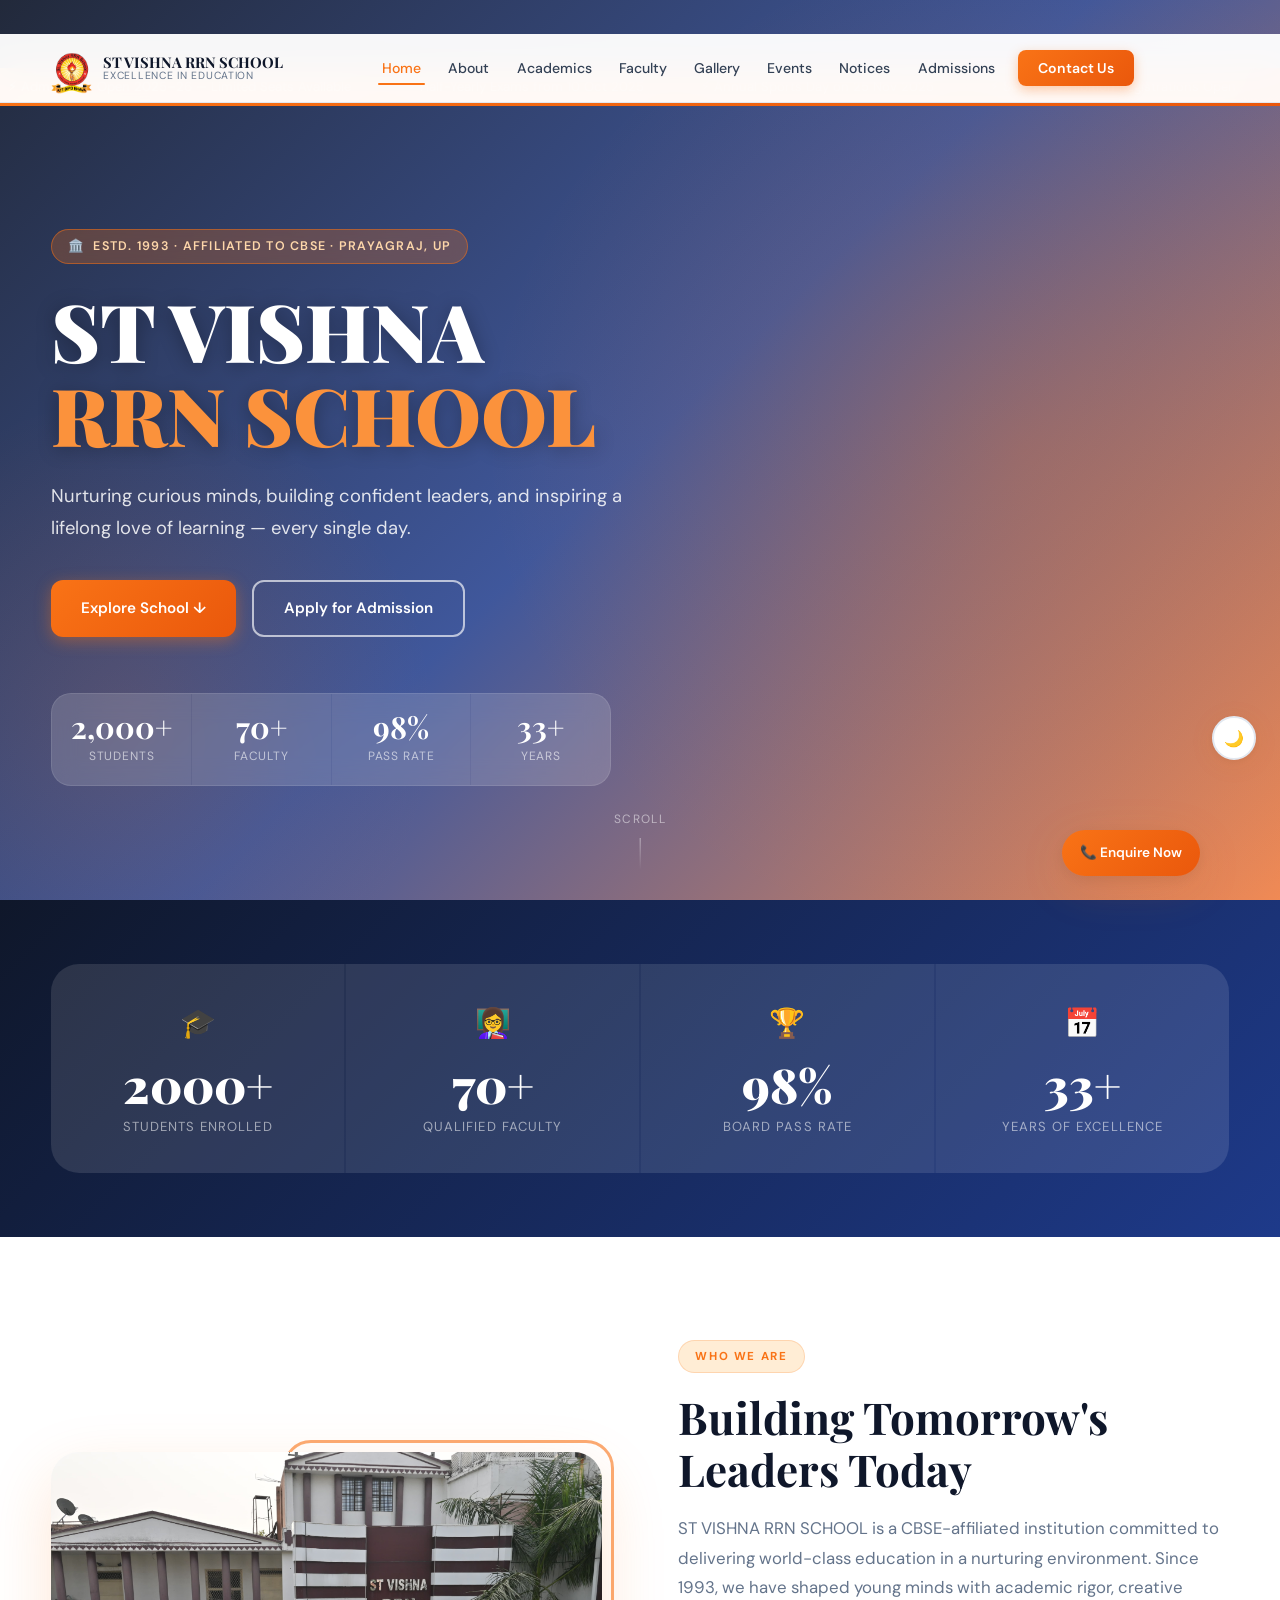
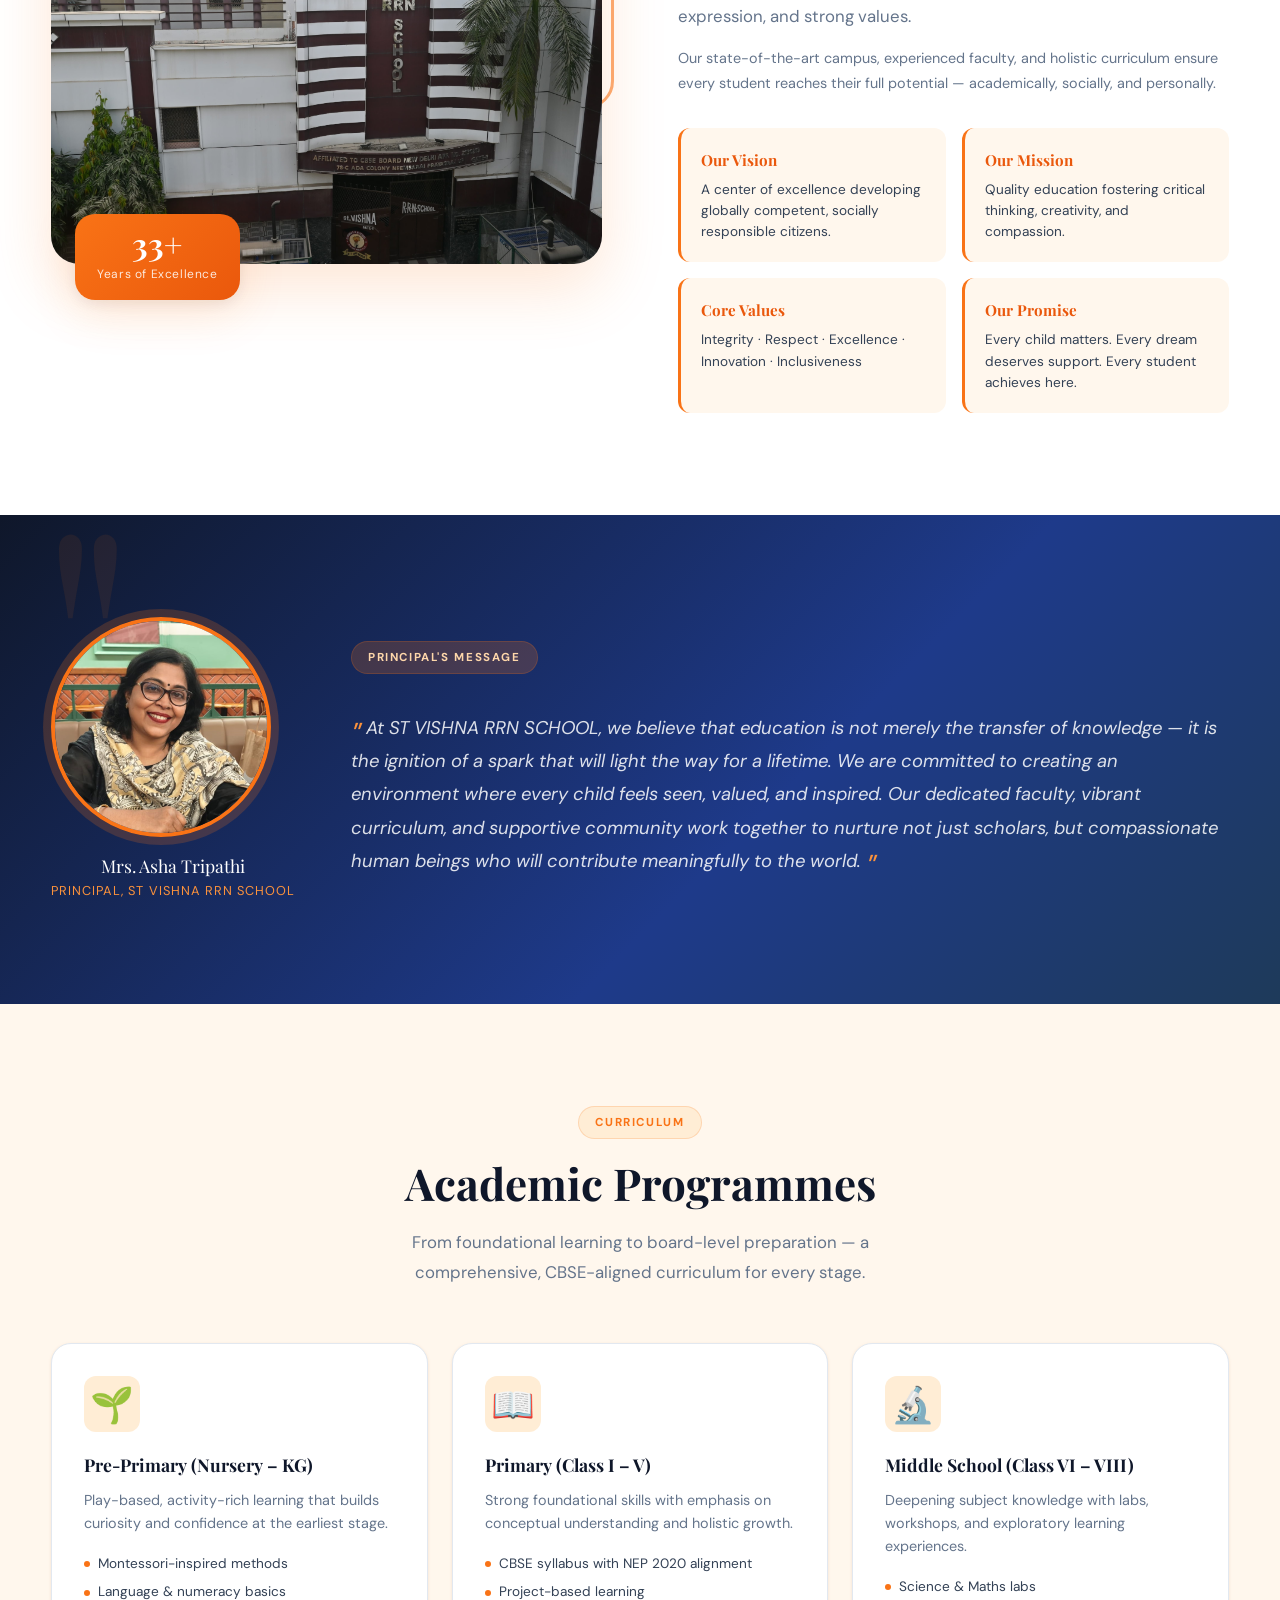
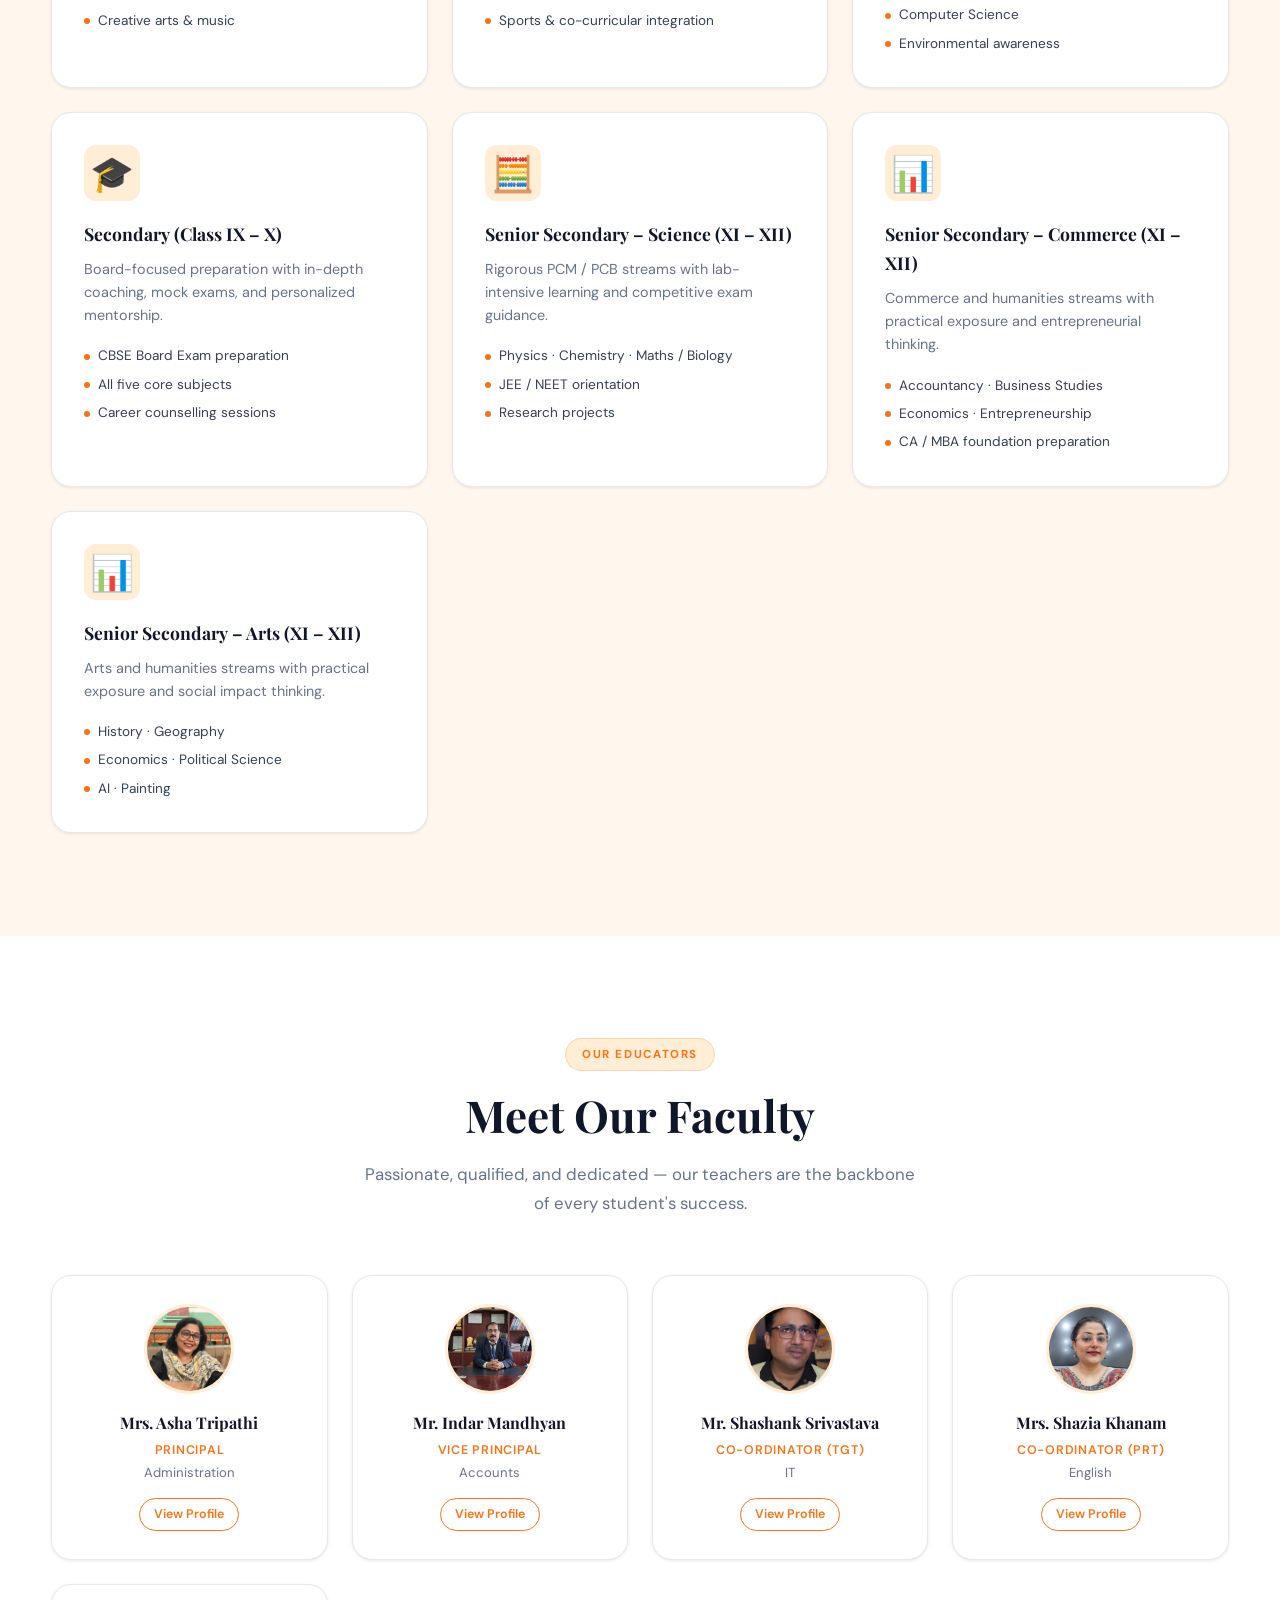
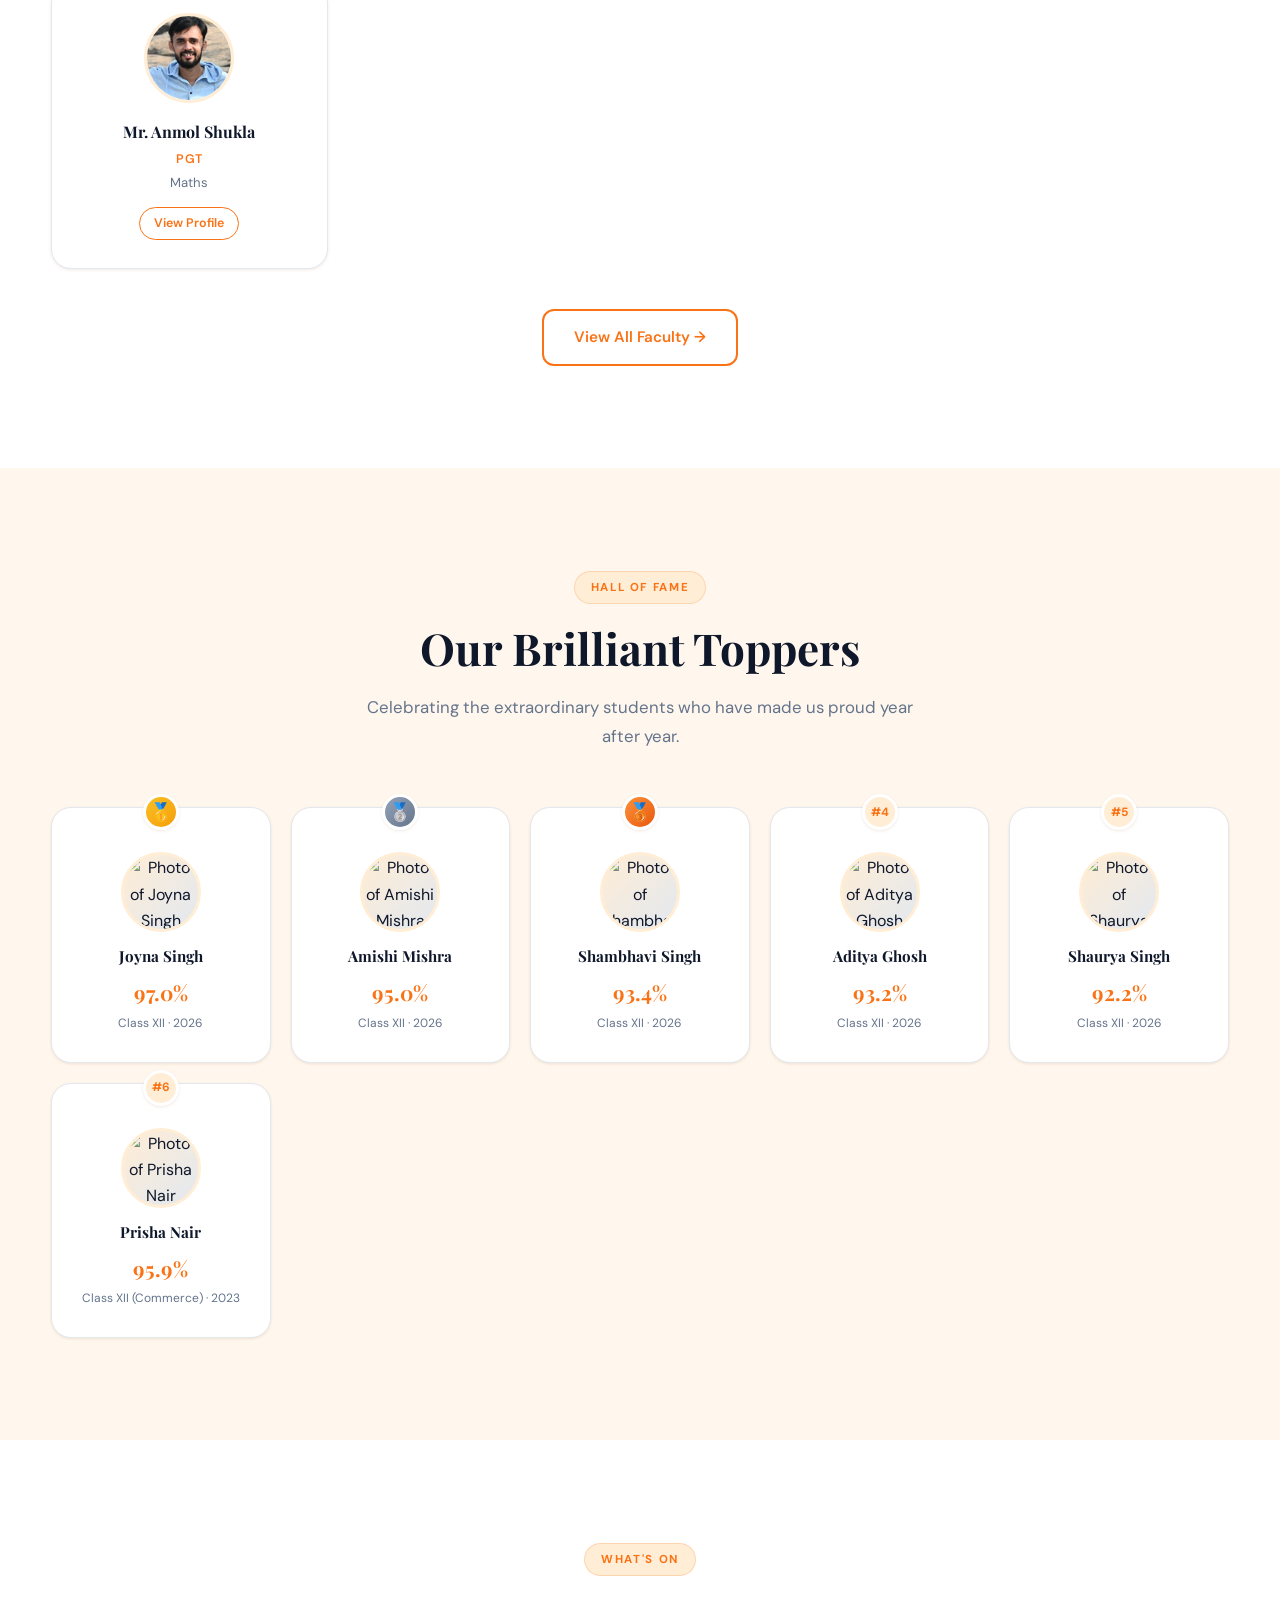
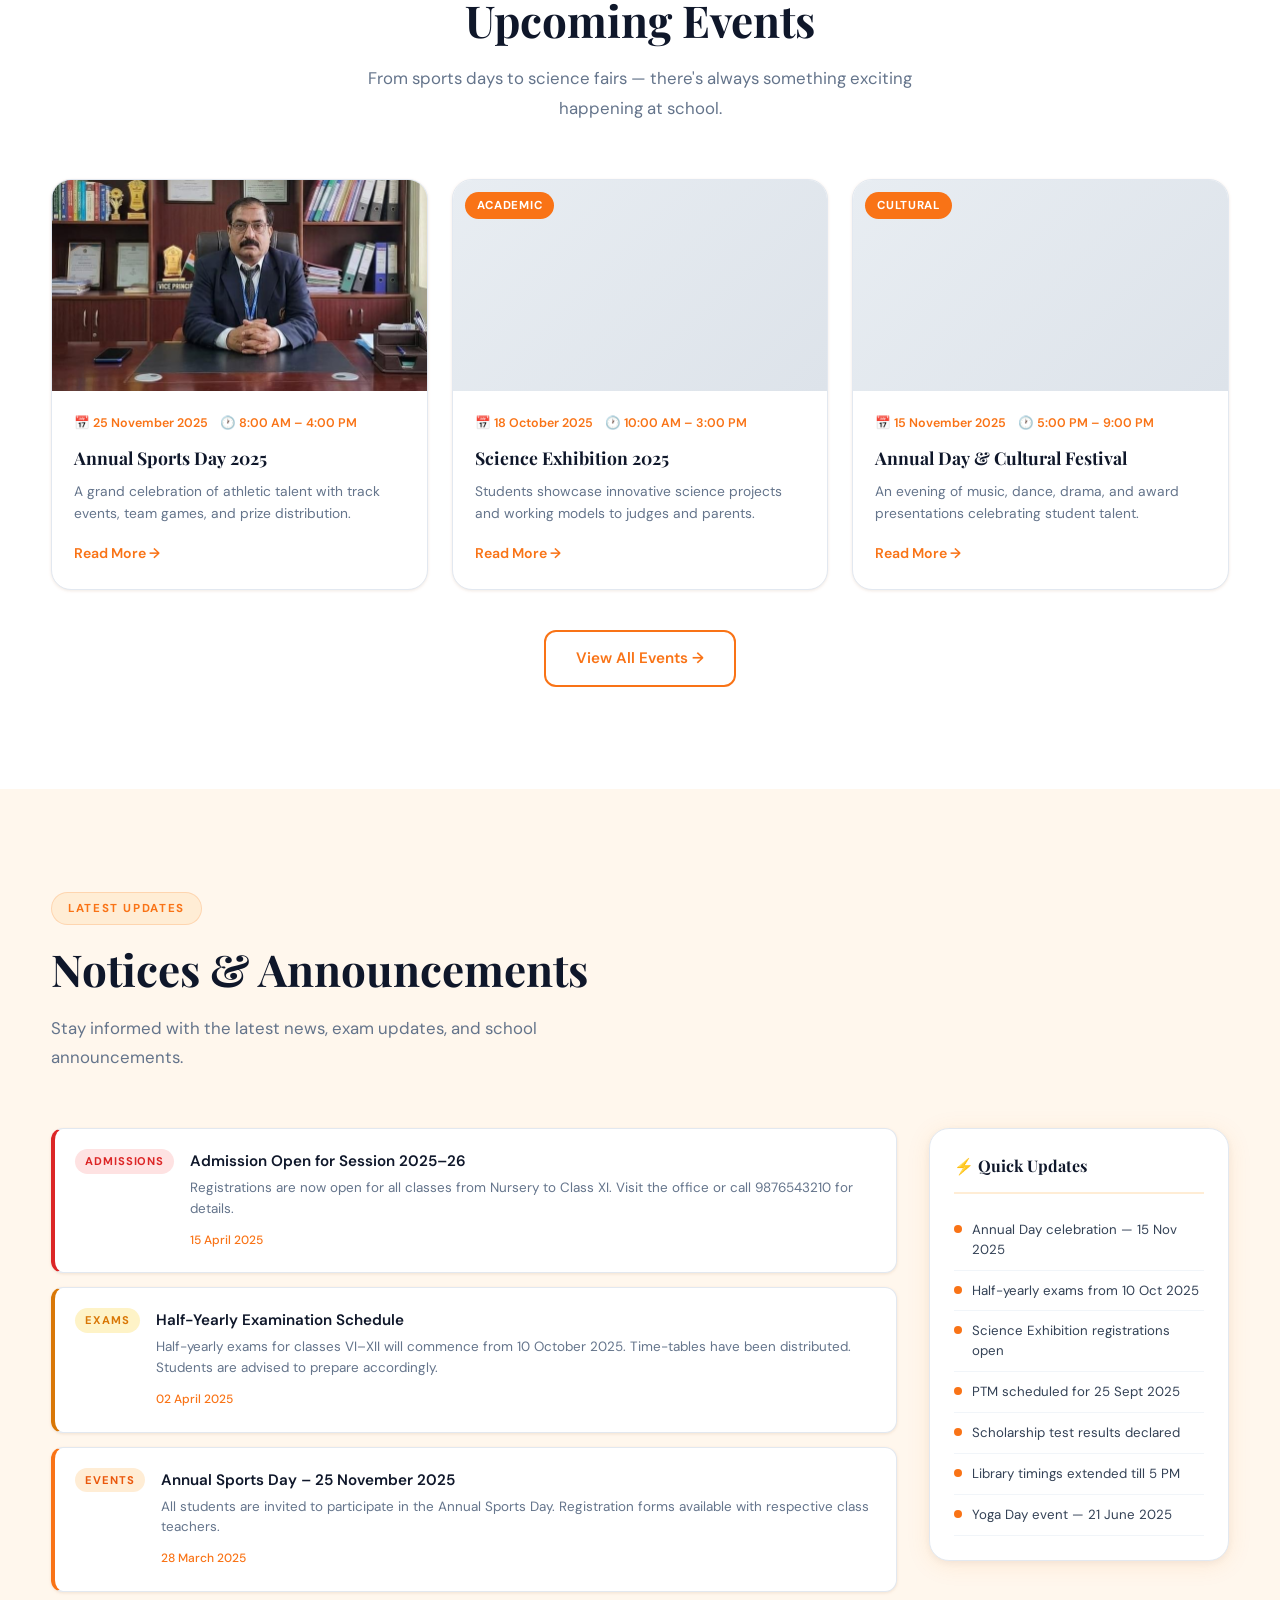
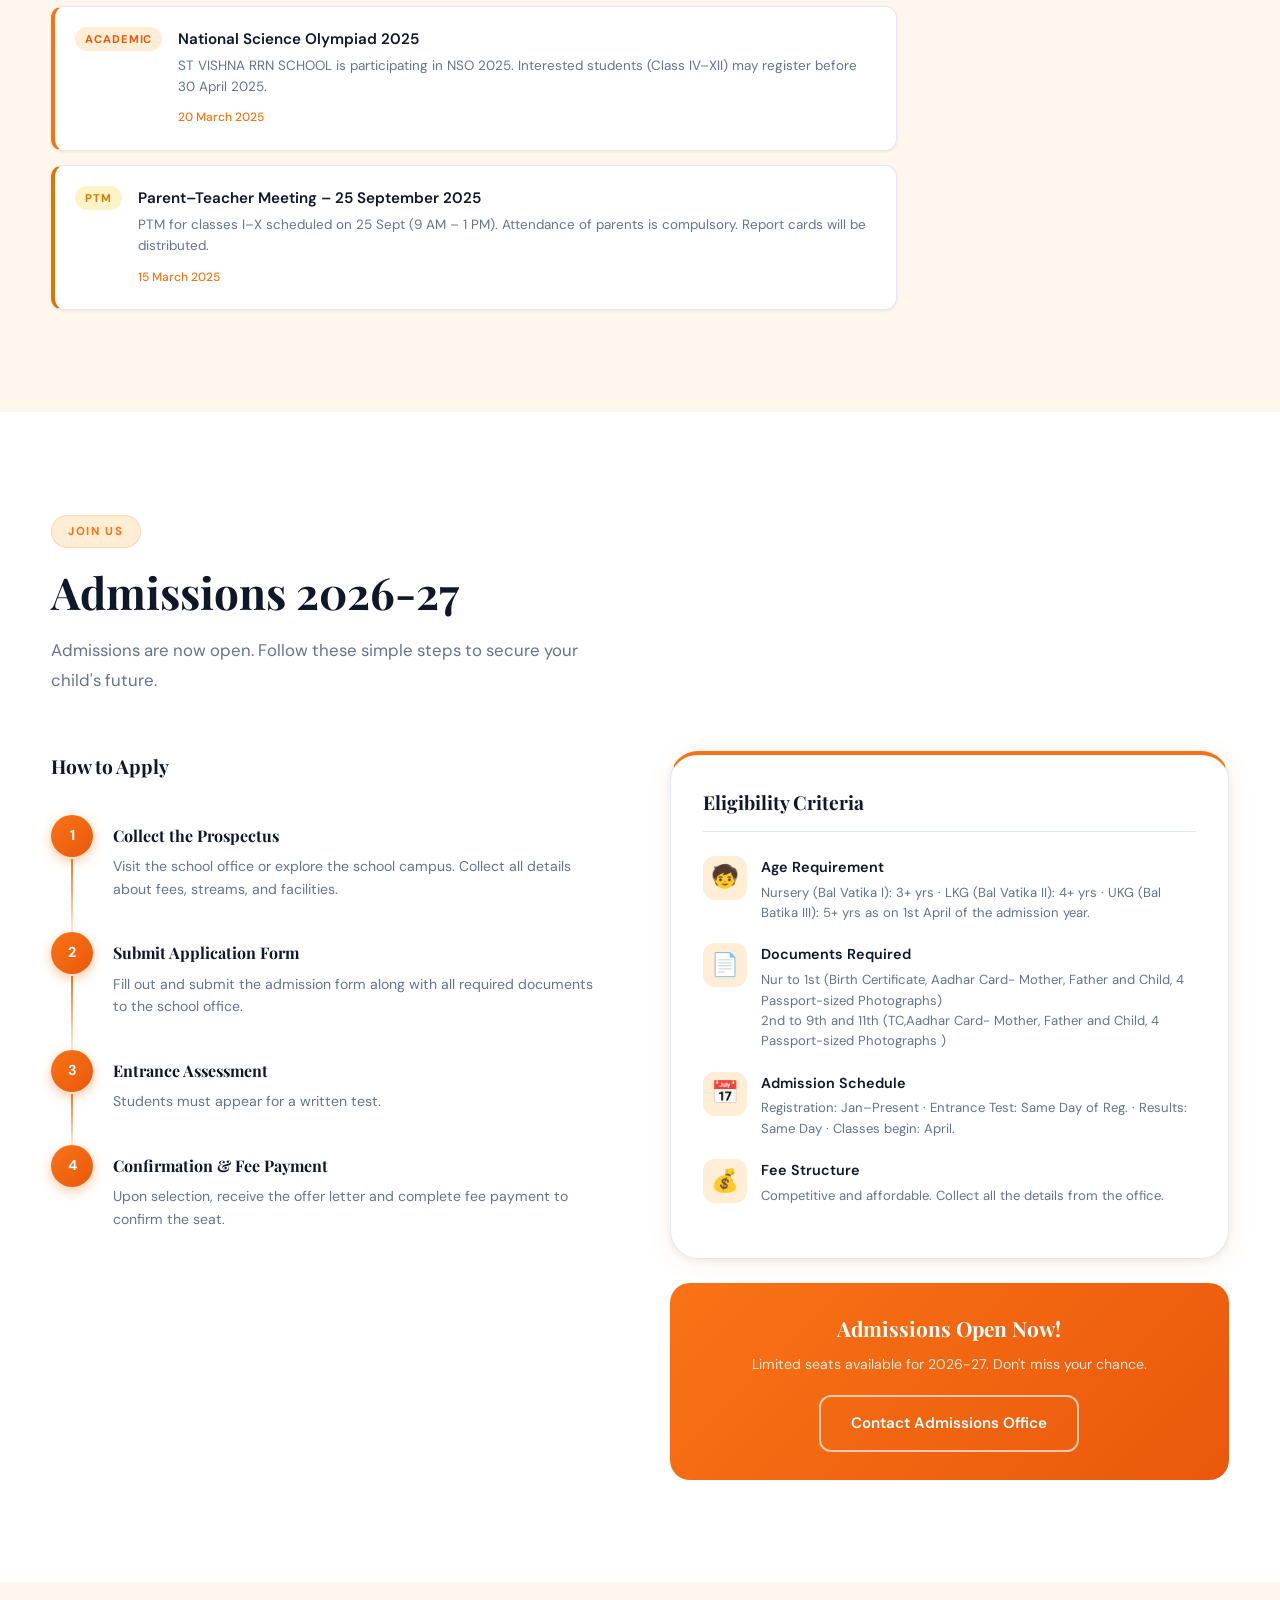
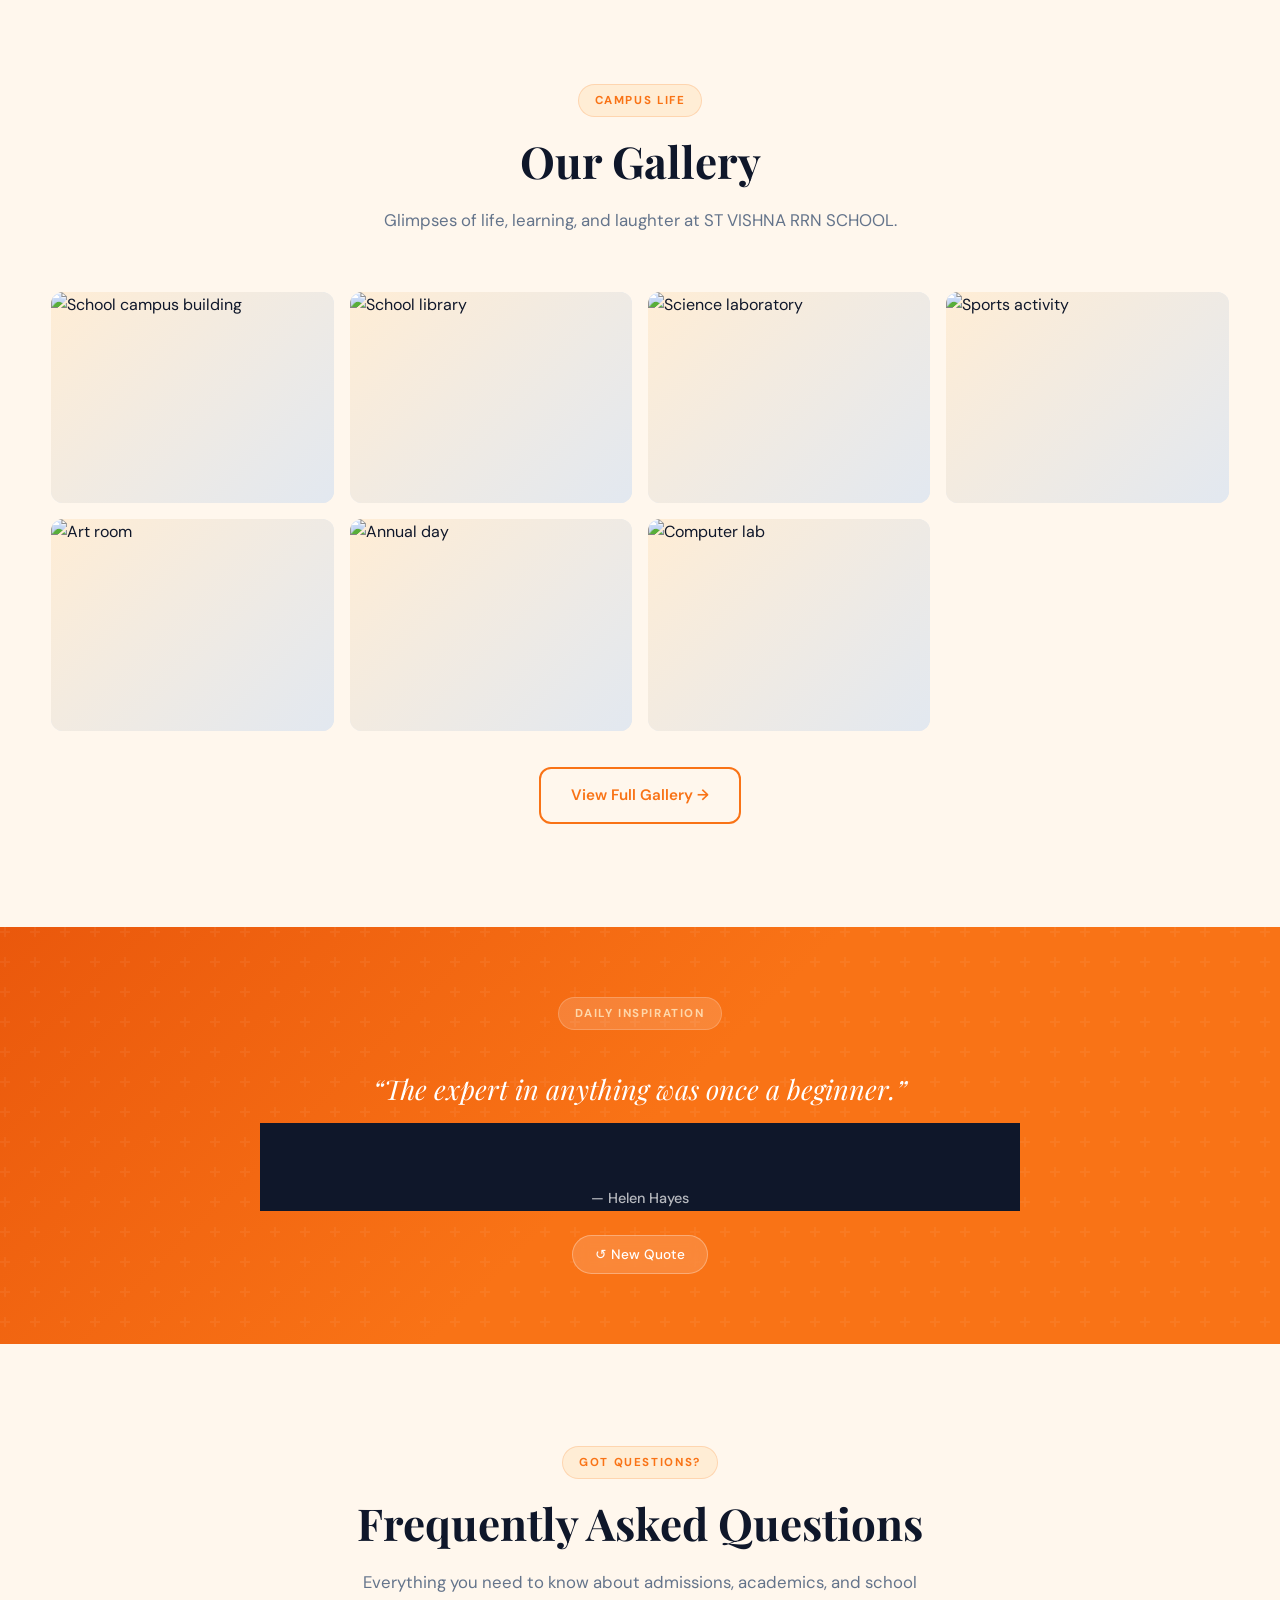
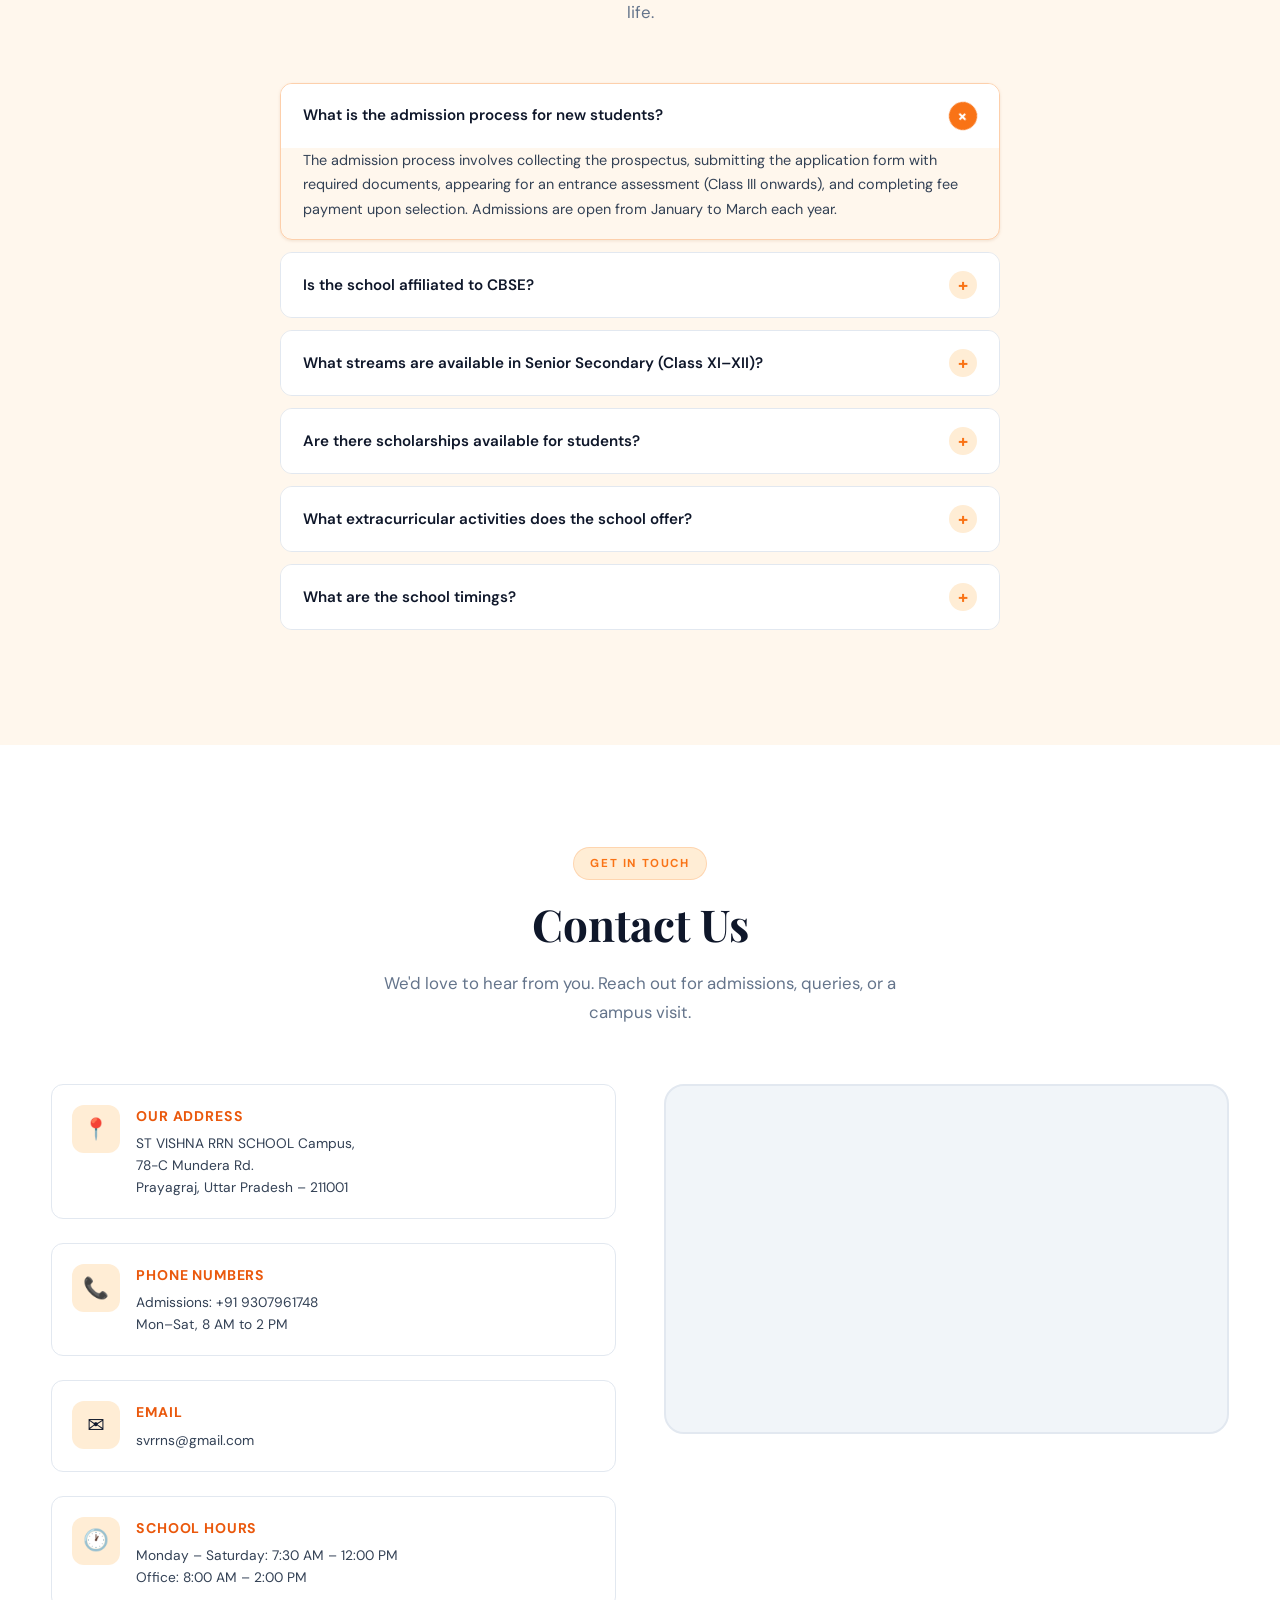
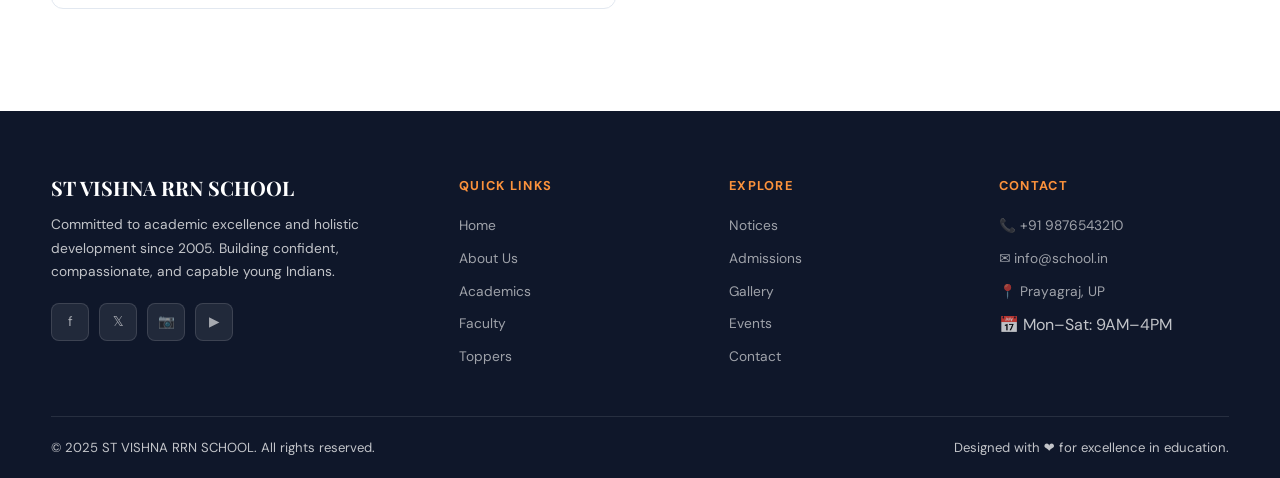
==== commit 87b0c3d0: "Uploading images" ====
--- a/index.html
+++ b/index.html
@@ -152,15 +152,15 @@
 
 <!-- Mobile Menu -->
 <div class="mobile-menu" id="mobileMenu" role="menu" aria-hidden="true">
-  <a href="#hero" role="menuitem">🏠 Home</a>
-  <a href="#about" role="menuitem">🏫 About</a>
-  <a href="#academics" role="menuitem">📚 Academics</a>
-  <a href="faculty.html" role="menuitem">👩‍🏫 Faculty</a>
-  <a href="gallery.html" role="menuitem">🖼️ Gallery</a>
-  <a href="events.html" role="menuitem">🎉 Events</a>
-  <a href="#notices" role="menuitem">📢 Notices</a>
-  <a href="#admissions" role="menuitem">📝 Admissions</a>
-  <a href="#contact" role="menuitem">📞 Contact</a>
+  <a href="#hero" role="menuitem"> Home</a>
+  <a href="#about" role="menuitem"> About</a>
+  <a href="#academics" role="menuitem"> Academics</a>
+  <a href="faculty.html" role="menuitem"> Faculty</a>
+  <a href="gallery.html" role="menuitem"> Gallery</a>
+  <a href="events.html" role="menuitem"> Events</a>
+  <a href="#notices" role="menuitem"> Notices</a>
+  <a href="#admissions" role="menuitem"> Admissions</a>
+  <a href="#contact" role="menuitem"> Contact</a>
 </div>
 
 
@@ -243,7 +243,7 @@
       <!-- Image -->
       <div class="about-img-wrap reveal">
         <img
-          src="Assets/stvrrn.png"
+          src="Assets/campus.jpeg"
           alt="ST VISHNA RRN SCHOOL campus building"
           class="about-img"
           loading="eager"
@@ -393,11 +393,11 @@
       <article class="academic-card reveal reveal-delay-1">
         <div class="academic-icon" aria-hidden="true">📊</div>
         <h3>Senior Secondary – Arts (XI – XII)</h3>
-        <p>Commerce and humanities streams with practical exposure and entrepreneurial thinking.</p>
-        <ul>
-          <li>Accountancy · Business Studies</li>
-          <li>Economics · Entrepreneurship</li>
-          <li>CA / MBA foundation preparation</li>
+        <p>Arts and humanities streams with practical exposure and social impact thinking.</p>
+        <ul>
+          <li>History · Geography</li>
+          <li>Economics · Political Science</li>
+          <li>AI · Painting</li>
         </ul>
       </article>
     </div>
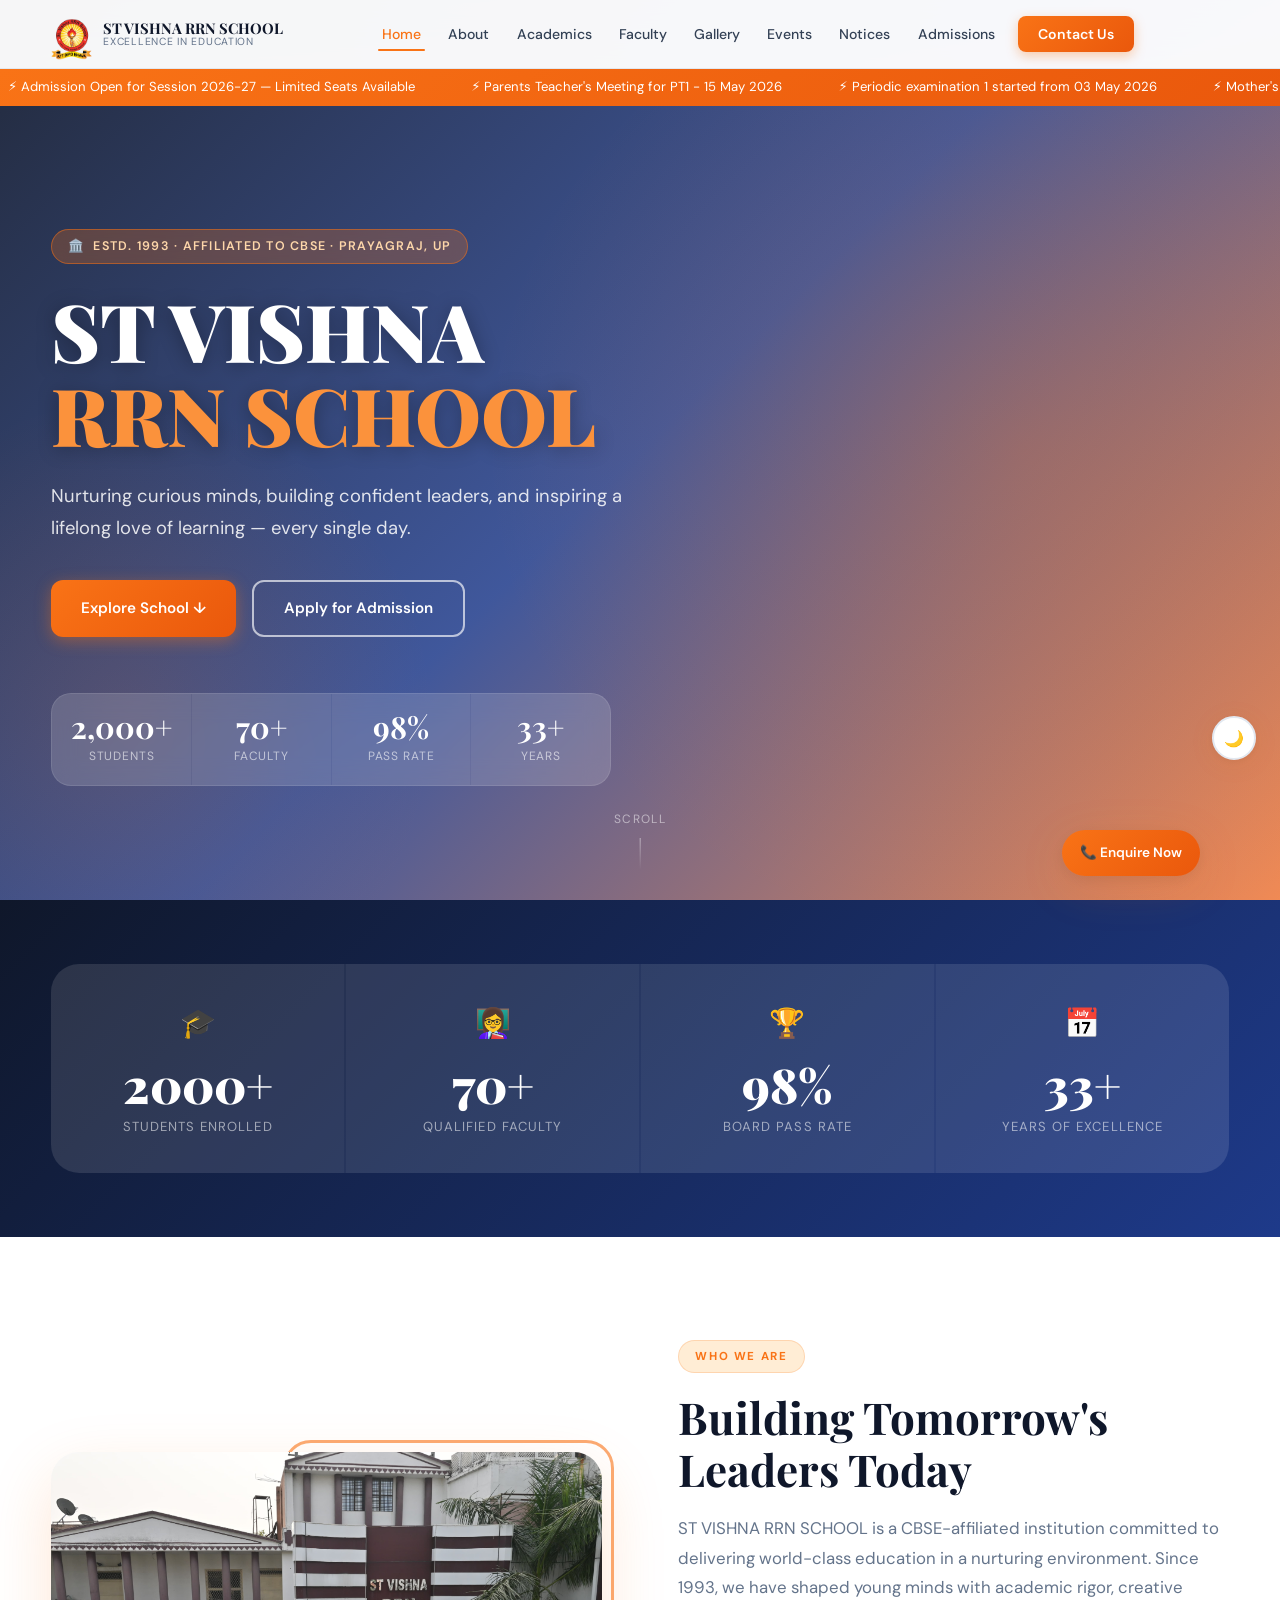
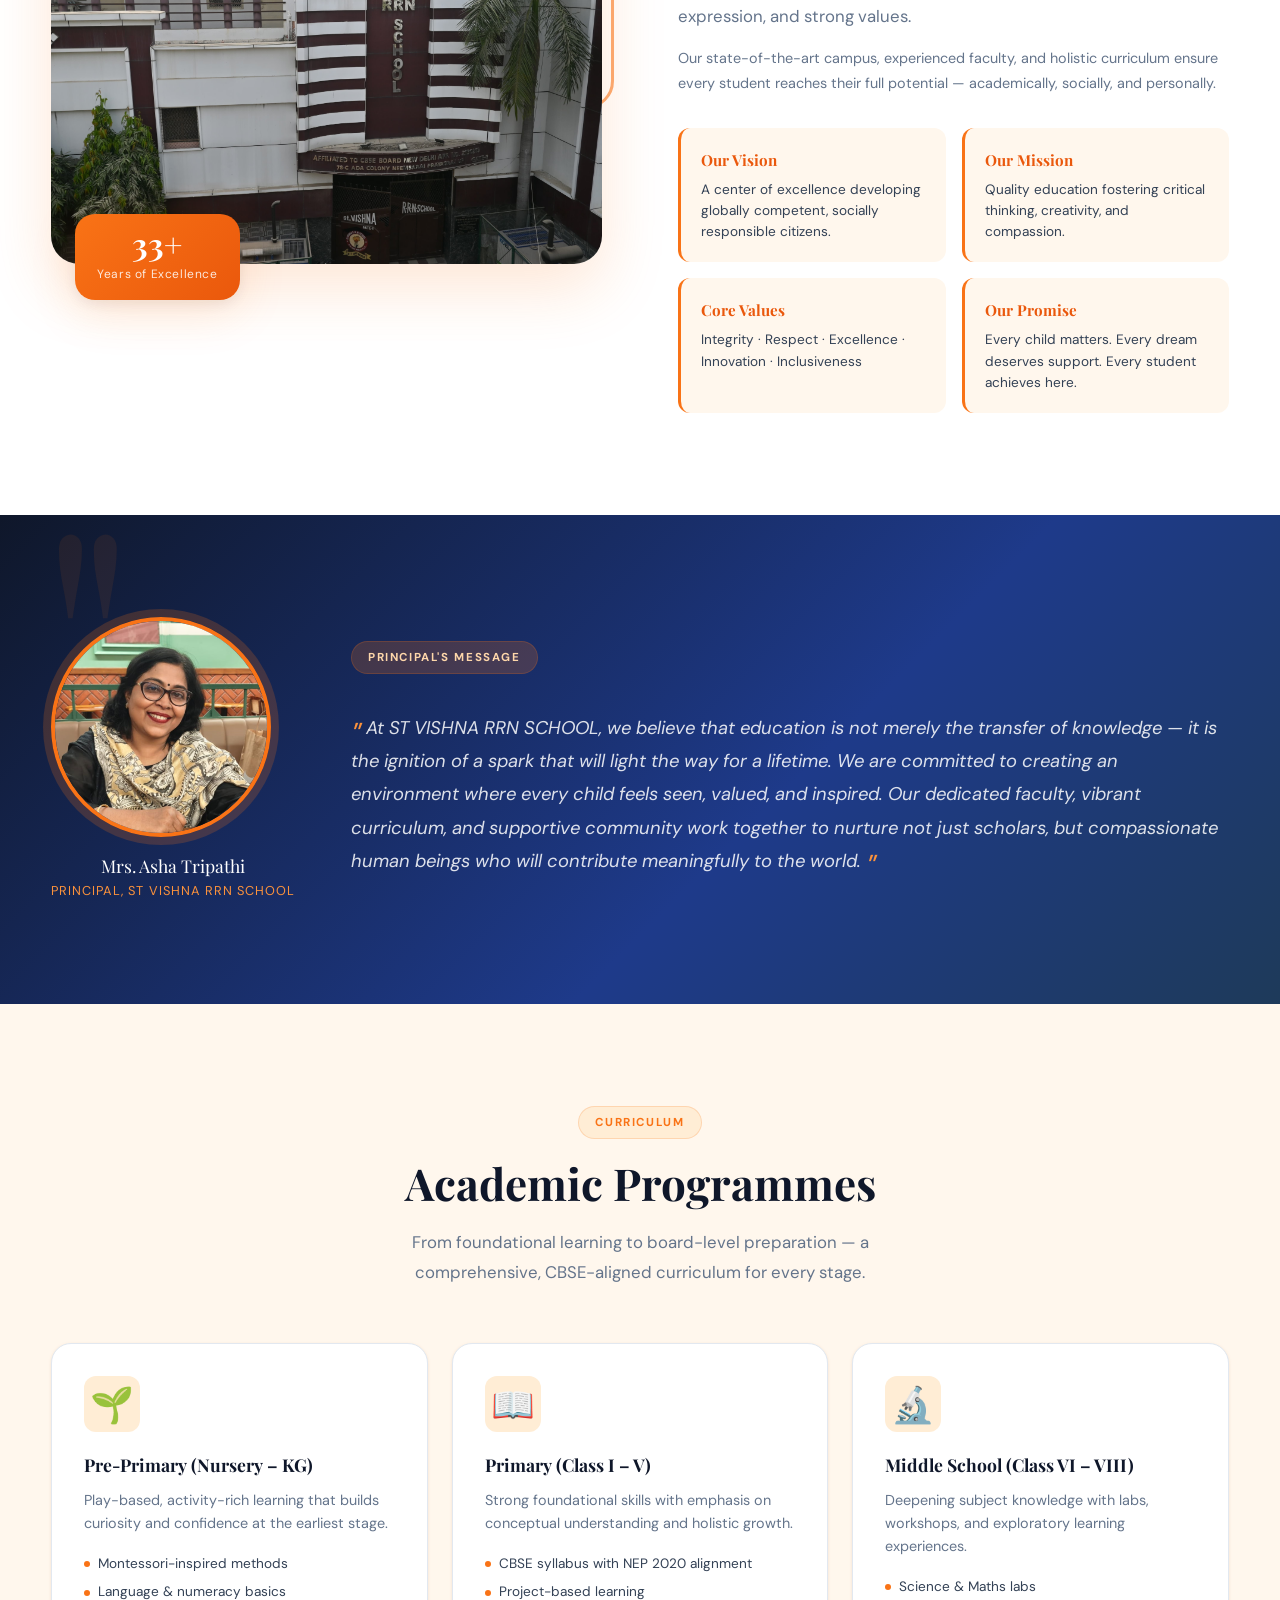
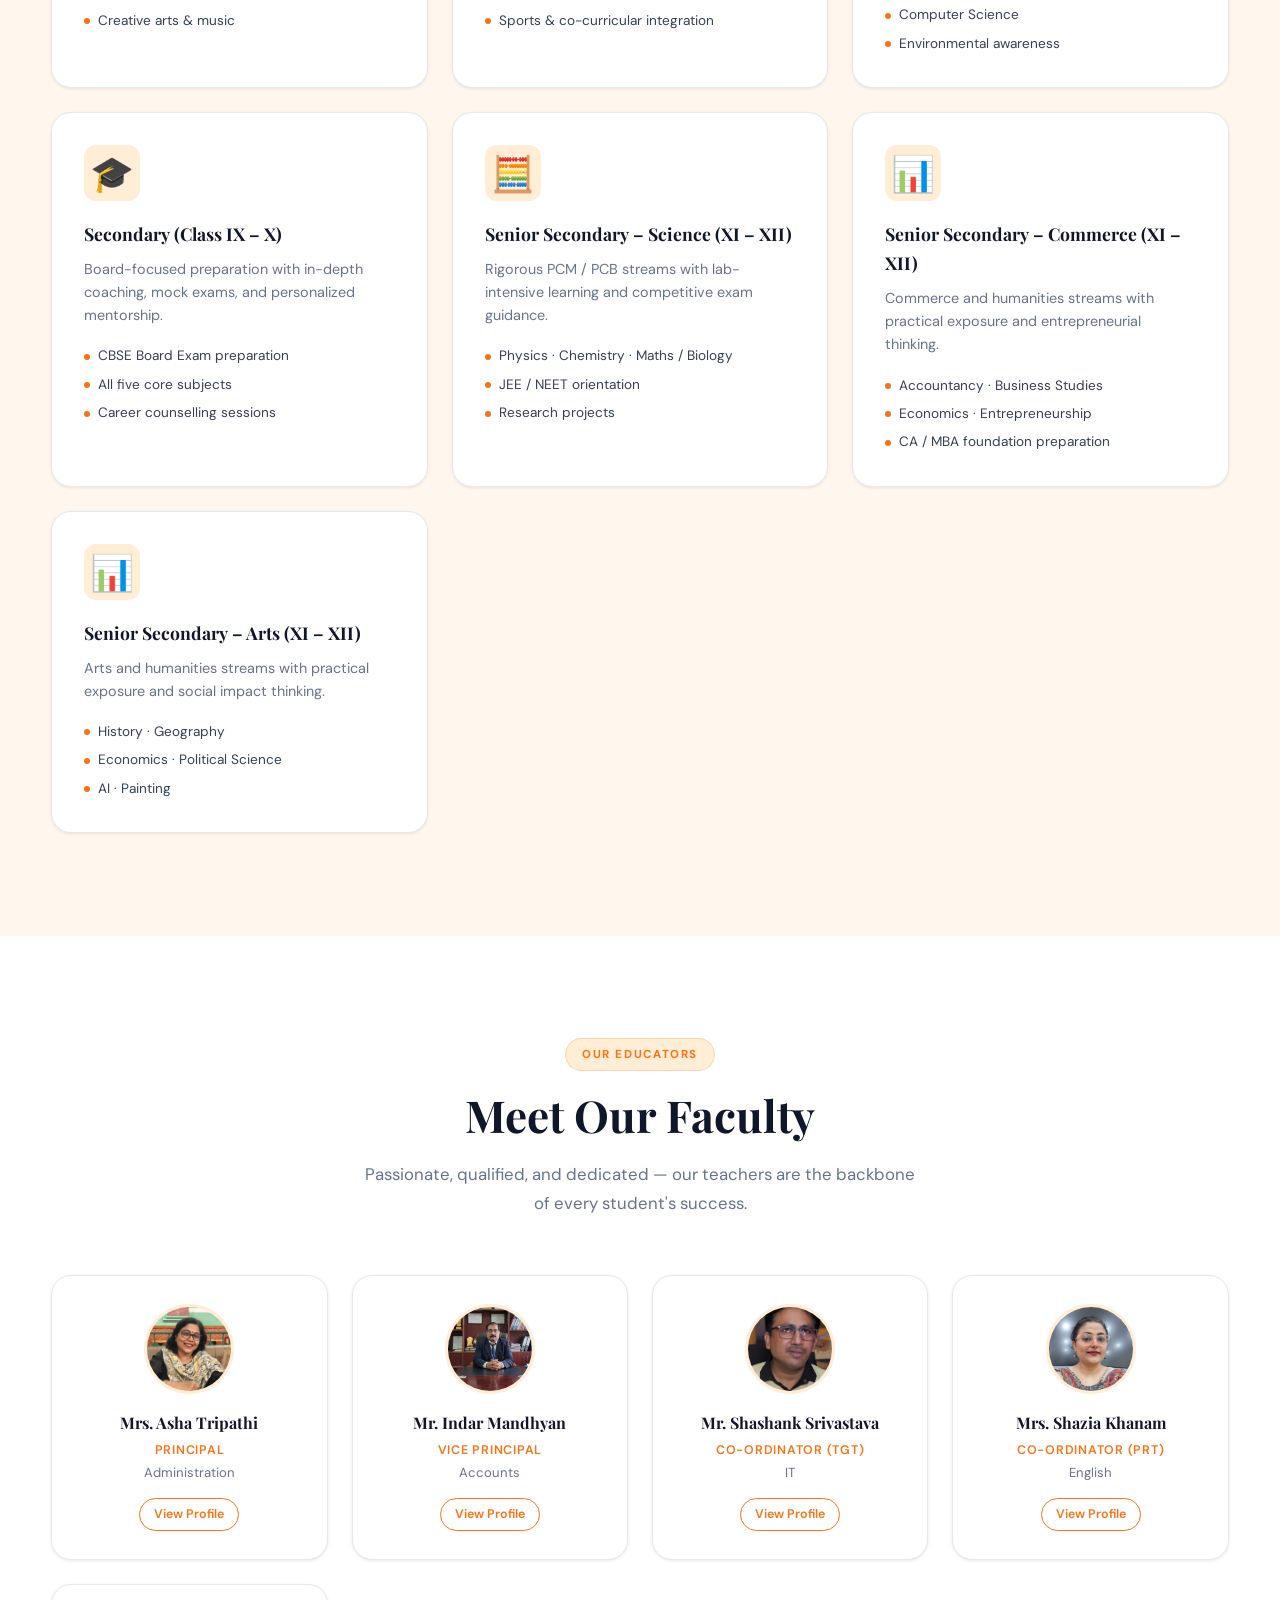
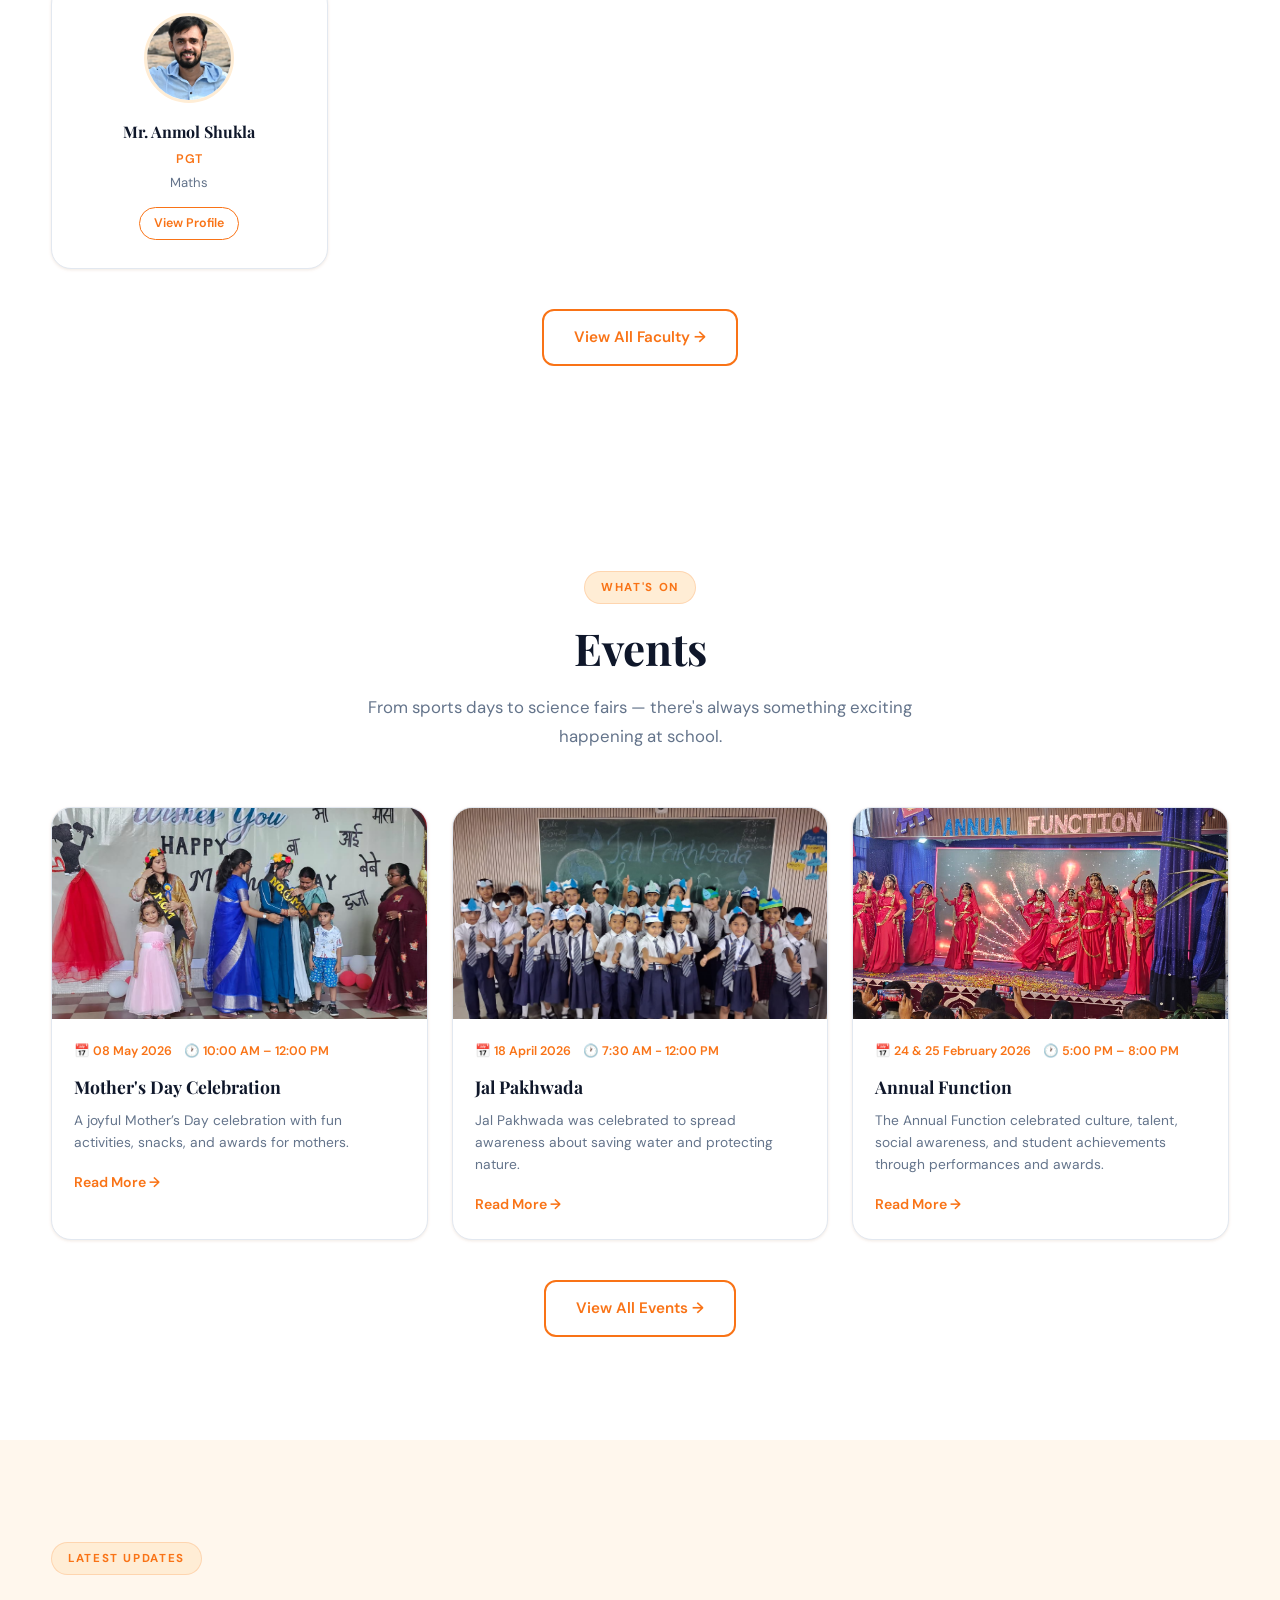
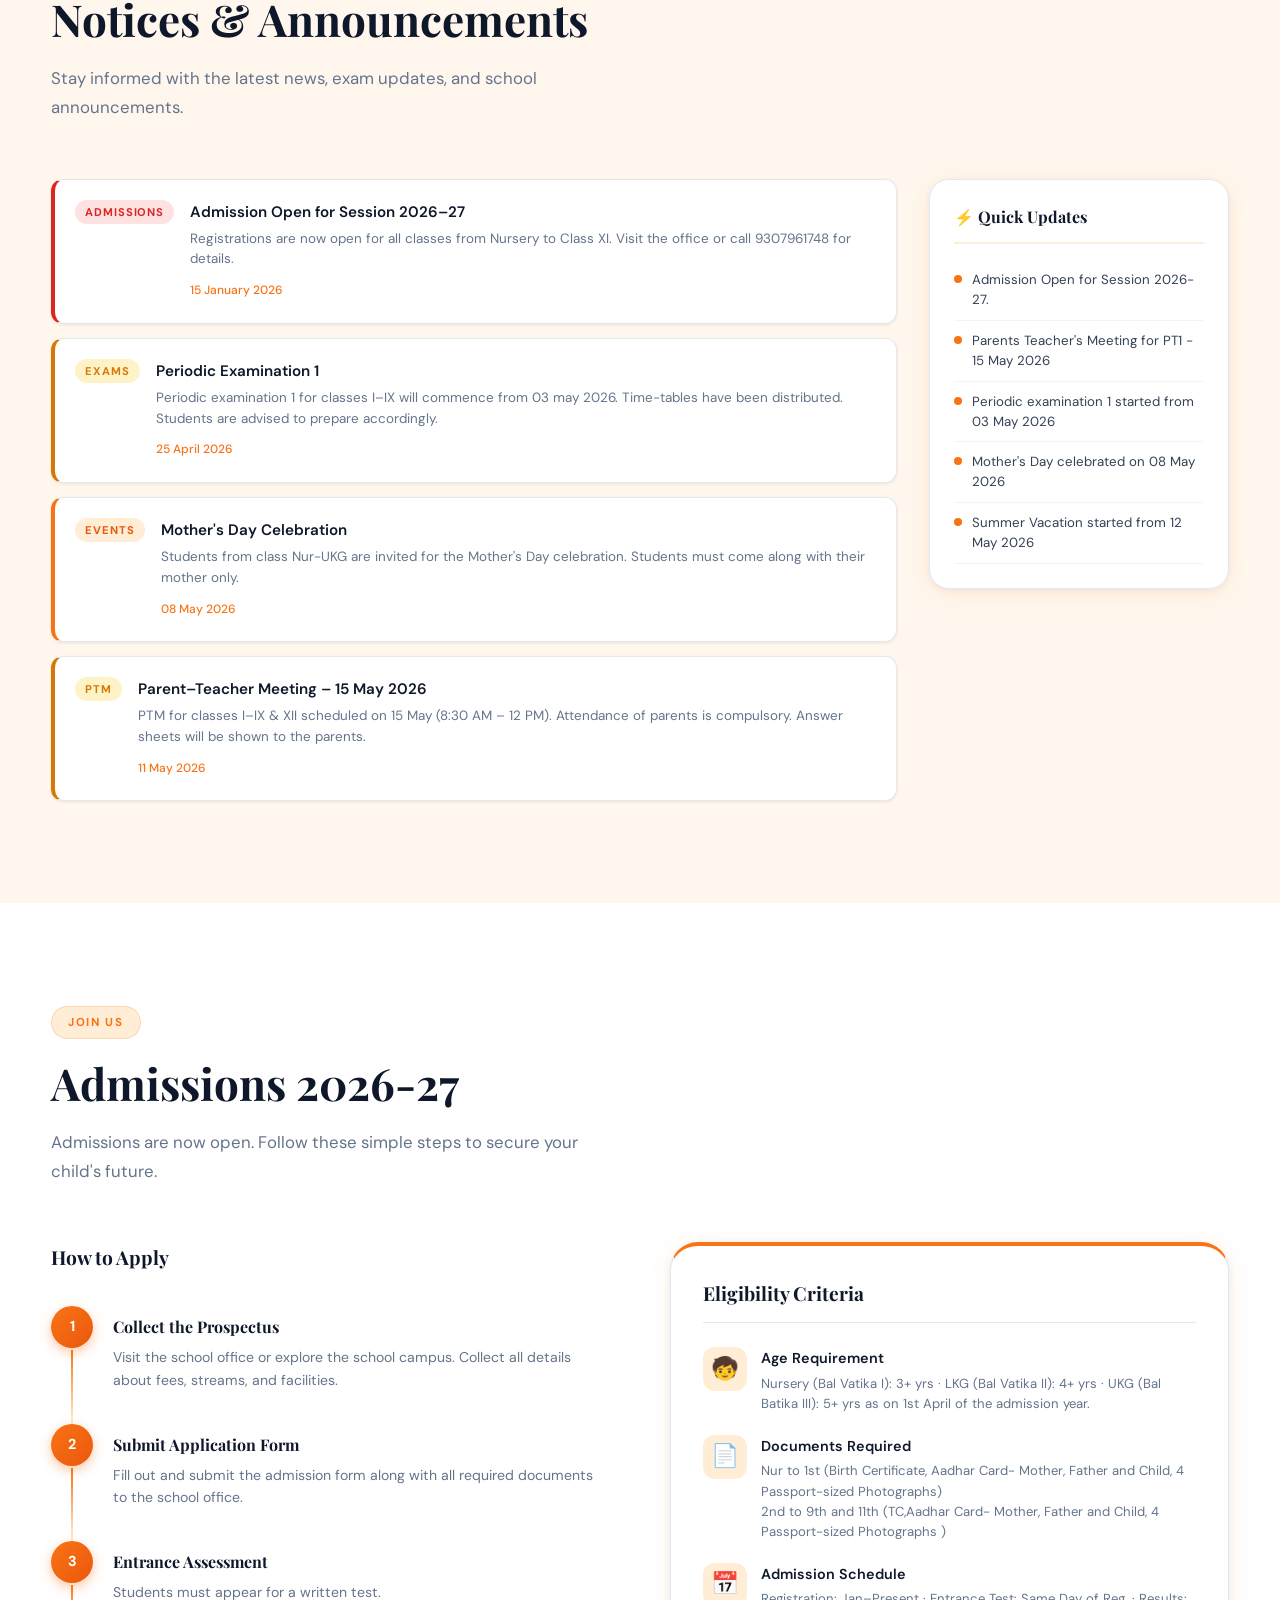
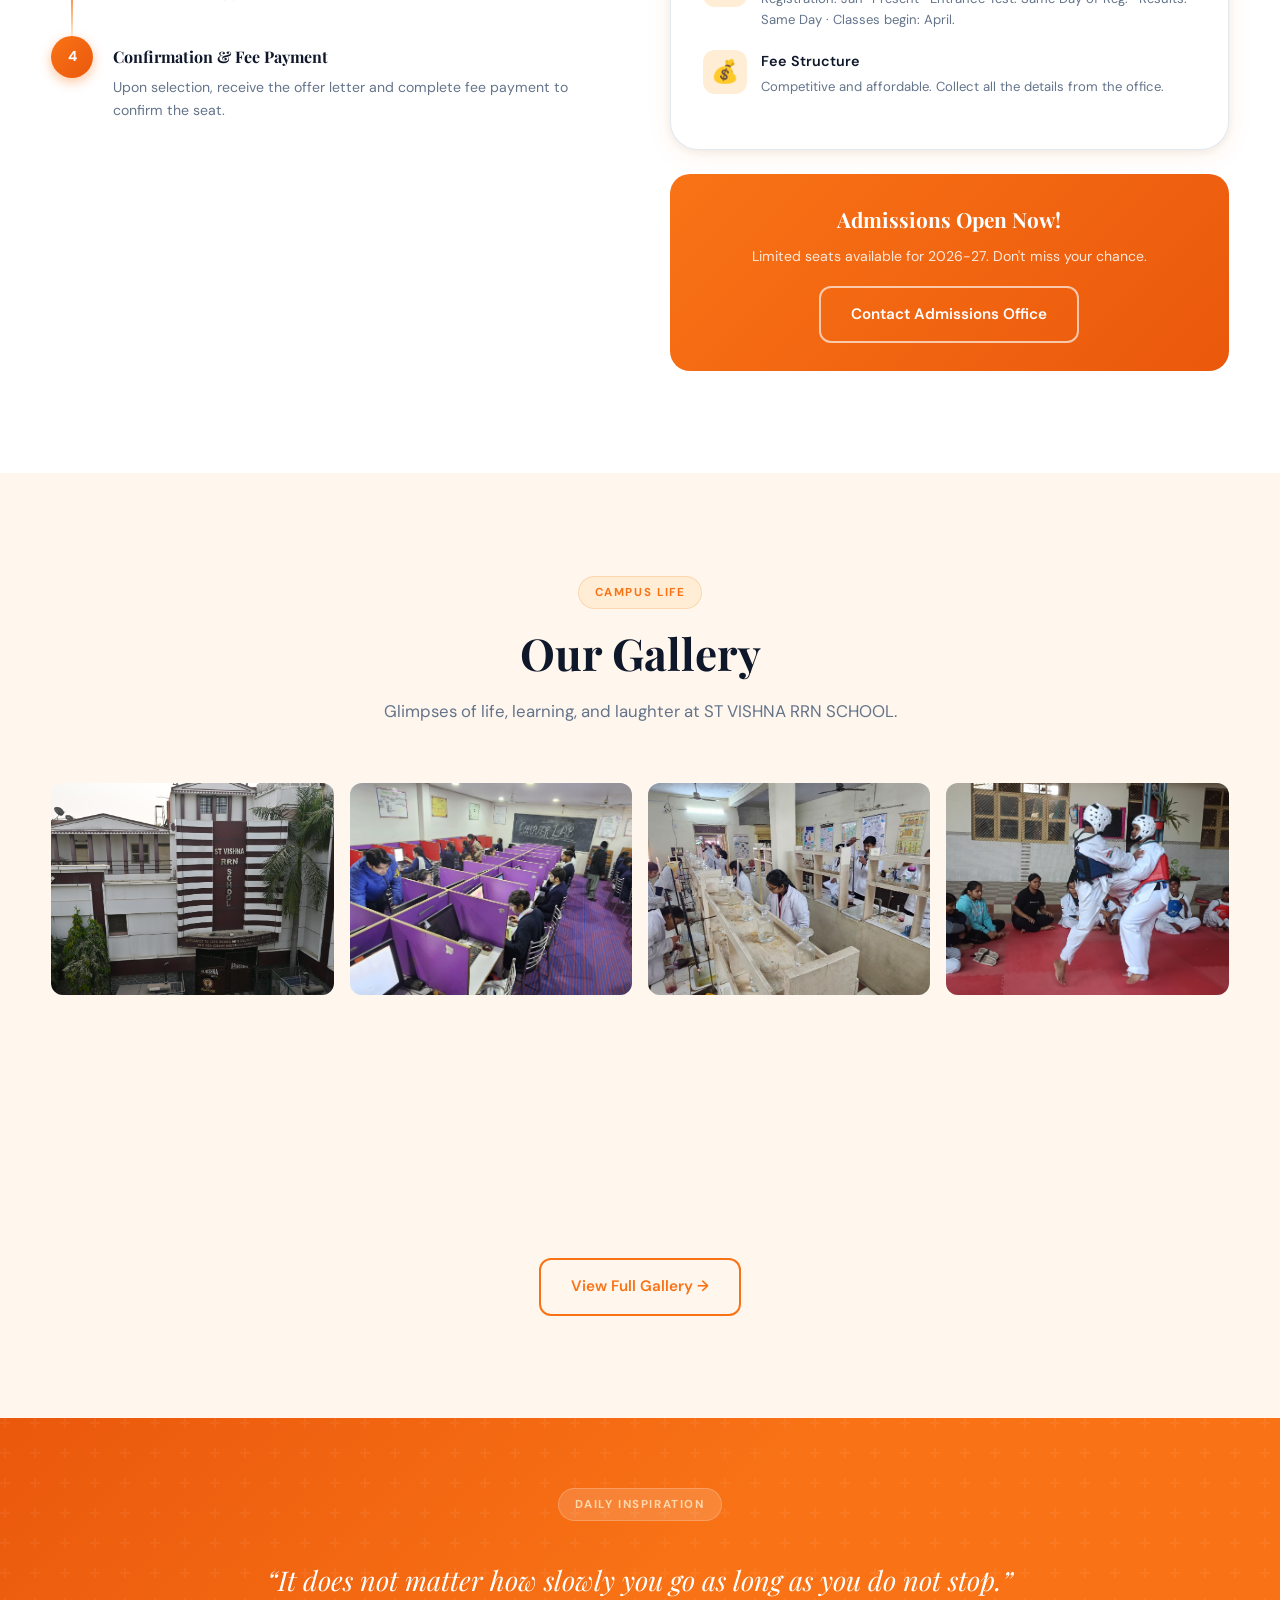
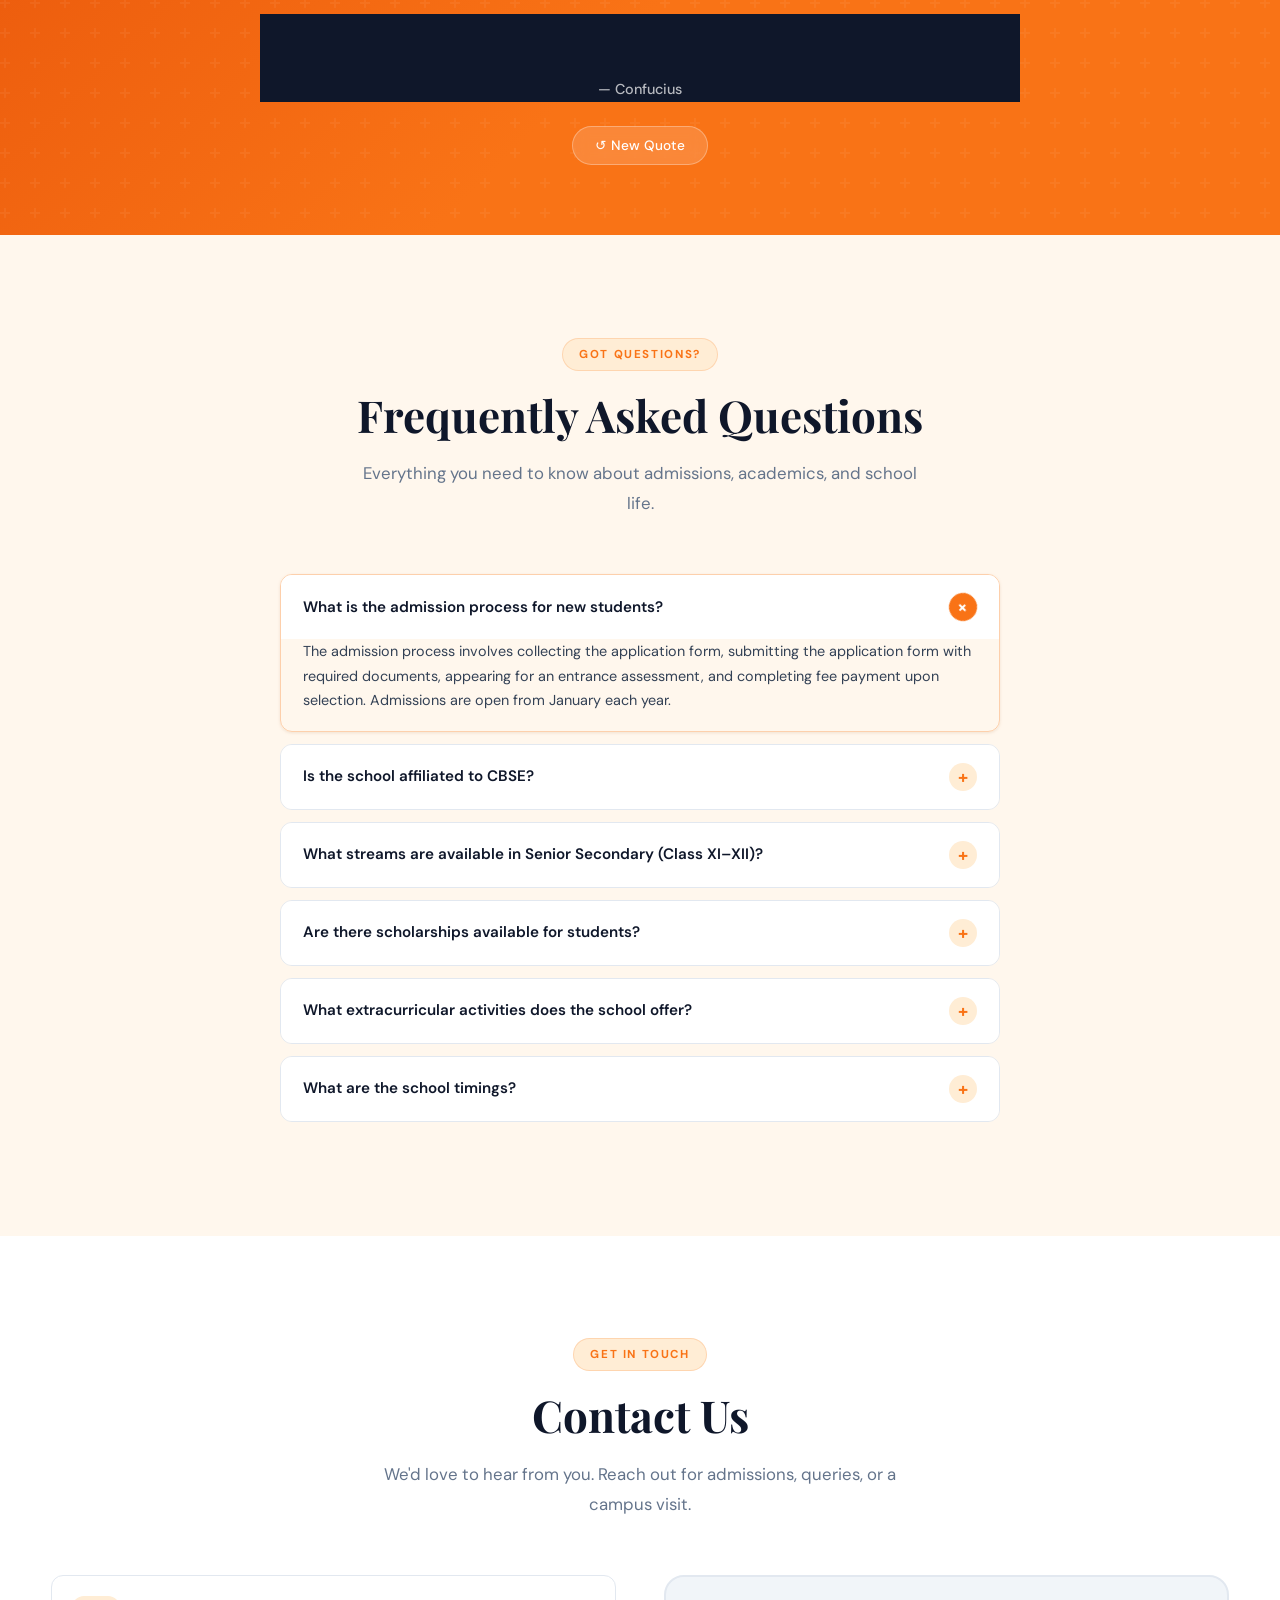
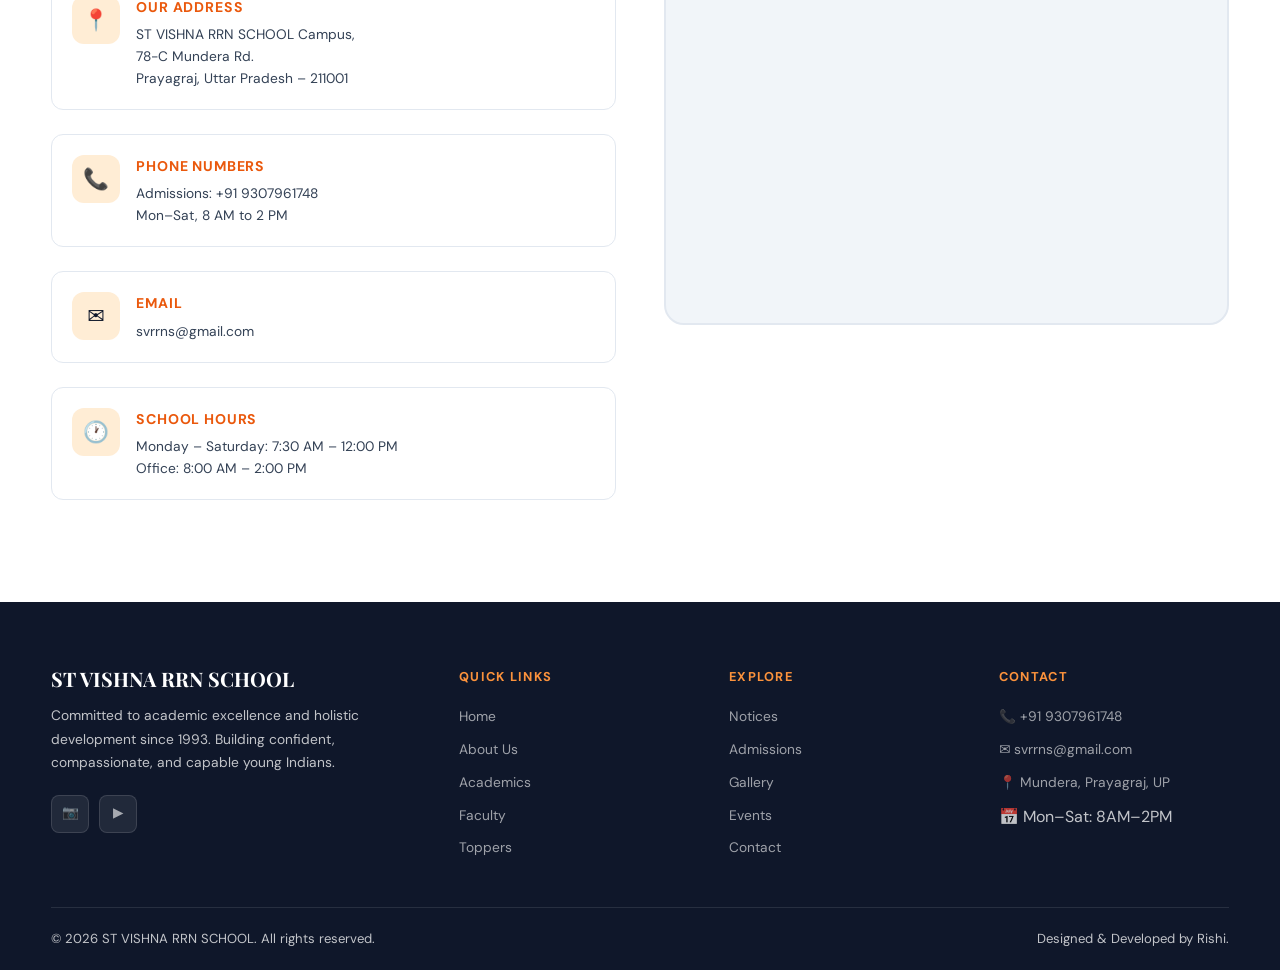
==== commit 609213b8: "Event Gallery and Home page changes done" ====
--- a/index.html
+++ b/index.html
@@ -98,26 +98,25 @@
 ══════════════════════════════════════════════════════════════ -->
 <div class="notice-ticker-bar" id="noticeTicker" role="marquee" aria-label="School notices ticker">
   <div class="ticker-track">
-    <span>Admissions Open 2025–26 — Limited Seats Available</span>
-    <span>Half-Yearly Exams from 10 Oct 2025</span>
-    <span>Annual Sports Day on 25 Nov 2025</span>
-    <span>Science Exhibition Registrations Open</span>
-    <span>PTM on 25 Sept 2025 — Attendance Compulsory</span>
-    <span>Library timings extended till 5 PM</span>
+    <span>Admission Open for Session 2026-27 — Limited Seats Available</span>
+    <span>Parents Teacher's Meeting for PT1 - 15 May 2026</span>
+    <span>Periodic examination 1 started from 03 May 2026</span>
+    <span>Mother's Day celebrated on 08 May 2026</span>
+    <span>Summer Vacation started from 12 May 2026</span>
     <!-- Duplicate for seamless loop -->
-    <span>Admissions Open 2025–26 — Limited Seats Available</span>
-    <span>Half-Yearly Exams from 10 Oct 2025</span>
-    <span>Annual Sports Day on 25 Nov 2025</span>
-    <span>Science Exhibition Registrations Open</span>
-    <span>PTM on 25 Sept 2025 — Attendance Compulsory</span>
-    <span>Library timings extended till 5 PM</span>
+    <span>Admission Open for Session 2026-27 — Limited Seats Available</span>
+    <span>Parents Teacher's Meeting for PT1 - 15 May 2026</span>
+    <span>Periodic examination 1 started from 03 May 2026</span>
+    <span>Mother's Day celebrated on 08 May 2026</span>
+    <span>Summer Vacation started from 12 May 2026</span>
   </div>
 </div>
 
+
 <!-- ══════════════════════════════════════════════════════════════
      NAVBAR
 ══════════════════════════════════════════════════════════════ -->
-<nav id="navbar" role="navigation" aria-label="Main navigation" style="top:34px;">
+<nav id="navbar" role="navigation" aria-label="Main navigation">
   <div class="container">
     <div class="nav-inner">
       <!-- Logo -->
@@ -441,18 +440,18 @@
 <!-- ══════════════════════════════════════════════════════════════
      TOPPERS SECTION
 ══════════════════════════════════════════════════════════════ -->
-<section id="toppers" class="section section-alt" aria-labelledby="toppers-title">
+<!-- <section id="toppers" class="section section-alt" aria-labelledby="toppers-title">
   <div class="container">
     <header class="section-header center">
       <span class="section-label">Hall of Fame</span>
       <h2 class="section-title" id="toppers-title">Our Brilliant Toppers</h2>
       <p class="section-subtitle">Celebrating the extraordinary students who have made us proud year after year.</p>
     </header>
-    <div class="toppers-grid" id="toppersGrid">
+    <div class="toppers-grid" id="toppersGrid"> -->
       <!-- Rendered by script.js -->
-    </div>
-  </div>
-</section>
+    <!-- </div>
+  </div>
+</section> -->
 
 
 <!-- ══════════════════════════════════════════════════════════════
@@ -462,7 +461,7 @@
   <div class="container">
     <header class="section-header center">
       <span class="section-label">What's On</span>
-      <h2 class="section-title" id="events-title">Upcoming Events</h2>
+      <h2 class="section-title" id="events-title">Events</h2>
       <p class="section-subtitle">From sports days to science fairs — there's always something exciting happening at school.</p>
     </header>
 
@@ -497,13 +496,13 @@
       </div>
       <aside class="ticker-box" aria-label="Quick updates">
         <h3>⚡ Quick Updates</h3>
-        <div class="ticker-item"><span class="ticker-dot"></span>Annual Day celebration — 15 Nov 2025</div>
-        <div class="ticker-item"><span class="ticker-dot"></span>Half-yearly exams from 10 Oct 2025</div>
-        <div class="ticker-item"><span class="ticker-dot"></span>Science Exhibition registrations open</div>
-        <div class="ticker-item"><span class="ticker-dot"></span>PTM scheduled for 25 Sept 2025</div>
-        <div class="ticker-item"><span class="ticker-dot"></span>Scholarship test results declared</div>
-        <div class="ticker-item"><span class="ticker-dot"></span>Library timings extended till 5 PM</div>
-        <div class="ticker-item"><span class="ticker-dot"></span>Yoga Day event — 21 June 2025</div>
+        <div class="ticker-item"><span class="ticker-dot"></span>Admission Open for Session 2026-27.</div>
+        <div class="ticker-item"><span class="ticker-dot"></span>Parents Teacher's Meeting for PT1 - 15 May 2026</div>
+        <div class="ticker-item"><span class="ticker-dot"></span>Periodic examination 1 started from 03 May 2026</div>
+        <div class="ticker-item"><span class="ticker-dot"></span>Mother's Day celebrated on 08 May 2026</div>
+        <div class="ticker-item"><span class="ticker-dot"></span>Summer Vacation started from 12 May 2026</div>
+        <!-- <div class="ticker-item"><span class="ticker-dot"></span>Library timings extended till 5 PM</div>
+        <div class="ticker-item"><span class="ticker-dot"></span>Yoga Day event — 21 June 2025</div> -->
       </aside>
     </div>
   </div>
@@ -617,25 +616,25 @@
 
     <div class="gallery-grid">
       <div class="gallery-item reveal" data-label="Campus">
-        <img src="assets/images/gallery/campus.jpg" alt="School campus building" loading="eager" />
-      </div>
-      <div class="gallery-item reveal reveal-delay-1" data-label="Library">
-        <img src="assets/images/gallery/library.jpg" alt="School library" loading="eager" />
+        <img src="Assets/campus.jpeg" alt="School campus building" loading="eager" />
+      </div>
+      <div class="gallery-item reveal reveal-delay-1" data-label="Computer Lab">
+        <img src="Events/Lab/img6.jpeg" alt="Computer Lab" loading="eager" />
       </div>
       <div class="gallery-item reveal reveal-delay-2" data-label="Science Lab">
-        <img src="assets/images/gallery/science-lab.jpg" alt="Science laboratory" loading="eager" />
+        <img src="Events/Lab/img5.jpeg" alt="Science laboratory" loading="eager" />
       </div>
       <div class="gallery-item reveal reveal-delay-3" data-label="Sports">
-        <img src="assets/images/gallery/sports-day.jpg" alt="Sports activity" loading="eager" />
+        <img src="Events/Sports/img7.jpeg" alt="Sports activity" loading="eager" />
       </div>
       <div class="gallery-item reveal reveal-delay-1" data-label="Art Room">
-        <img src="assets/images/gallery/art-room.jpg" alt="Art room" loading="eager" />
+        <img src="Events/Activities/img20.jpeg" alt="Art room" loading="eager" />
       </div>
       <div class="gallery-item reveal reveal-delay-2" data-label="Annual Day">
-        <img src="assets/images/gallery/annual-day.jpg" alt="Annual day" loading="eager" />
-      </div>
-      <div class="gallery-item reveal reveal-delay-3" data-label="Computer Lab">
-        <img src="assets/images/gallery/computer-lab.jpg" alt="Computer lab" loading="eager" />
+        <img src="Events/AnnualFunction/Lawani.jpeg" alt="Annual day" loading="eager" />
+      </div>
+      <div class="gallery-item reveal reveal-delay-3" data-label="Workshop">
+        <img src="Events/Special Workshops/img5.jpeg" alt="Special Workshop" loading="eager" />
       </div>
     </div>
 
@@ -769,12 +768,12 @@
 
       <div class="footer-brand">
         <h2>ST VISHNA RRN SCHOOL</h2>
-        <p>Committed to academic excellence and holistic development since 2005. Building confident, compassionate, and capable young Indians.</p>
+        <p>Committed to academic excellence and holistic development since 1993. Building confident, compassionate, and capable young Indians.</p>
         <nav class="social-links" aria-label="Social media">
-          <a href="#" class="social-link" aria-label="Facebook">f</a>
-          <a href="#" class="social-link" aria-label="Twitter">𝕏</a>
-          <a href="#" class="social-link" aria-label="Instagram">📷</a>
-          <a href="#" class="social-link" aria-label="YouTube">▶</a>
+          <!-- <a href="#" class="social-link" aria-label="Facebook">f</a> -->
+          <!-- <a href="#" class="social-link" aria-label="Twitter">𝕏</a> -->
+          <a href="https://www.instagram.com/st_vishna_rrn_school?igsh=eHZ2MDh3MW5vY2E5" class="social-link" aria-label="Instagram">📷</a>
+          <a href="https://youtube.com/@anmolshukla-ou3lb?si=4YJ_TGiaqDLzt3V_" class="social-link" aria-label="YouTube">▶</a>
         </nav>
       </div>
 
@@ -803,17 +802,17 @@
       <div class="footer-col">
         <h4>Contact</h4>
         <ul>
-          <li><a href="tel:+919876543210">📞 +91 9876543210</a></li>
-          <li><a href="mailto:info@stvishnrrnschool.edu.in">✉️ info@school.in</a></li>
-          <li><a href="#contact">📍 Prayagraj, UP</a></li>
-          <li><span>📅 Mon–Sat: 9AM–4PM</span></li>
+          <li><a href="tel:+919876543210">📞 +91 9307961748</a></li>
+          <li><a href="mailto:info@stvishnrrnschool.edu.in">✉️ svrrns@gmail.com</a></li>
+          <li><a href="#contact">📍 Mundera, Prayagraj, UP</a></li>
+          <li><span>📅 Mon–Sat: 8AM–2PM</span></li>
         </ul>
       </div>
     </div>
 
     <div class="footer-bottom">
-      <p>© 2025 ST VISHNA RRN SCHOOL. All rights reserved.</p>
-      <p>Designed with ❤️ for excellence in education.</p>
+      <p>© 2026 ST VISHNA RRN SCHOOL. All rights reserved.</p>
+      <p>Designed & Developed by Rishi.</p>
     </div>
   </div>
 </footer>
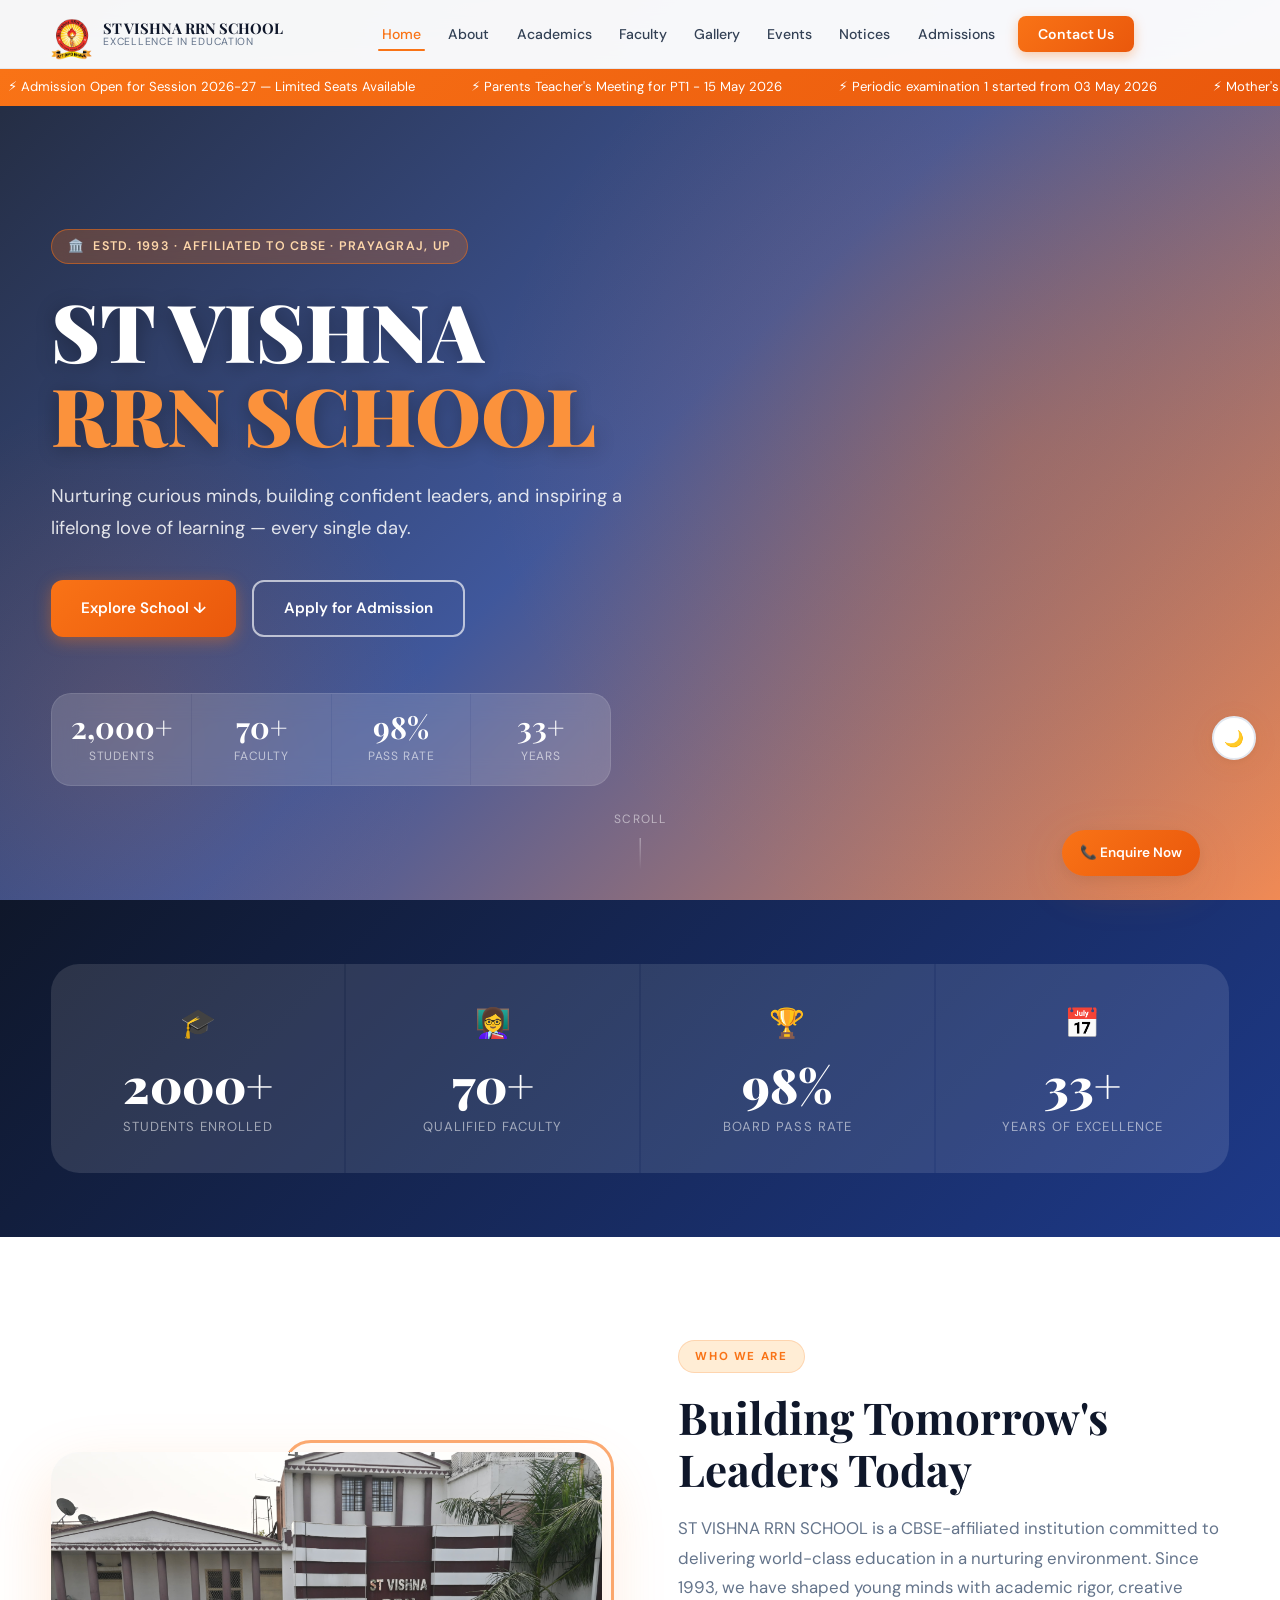
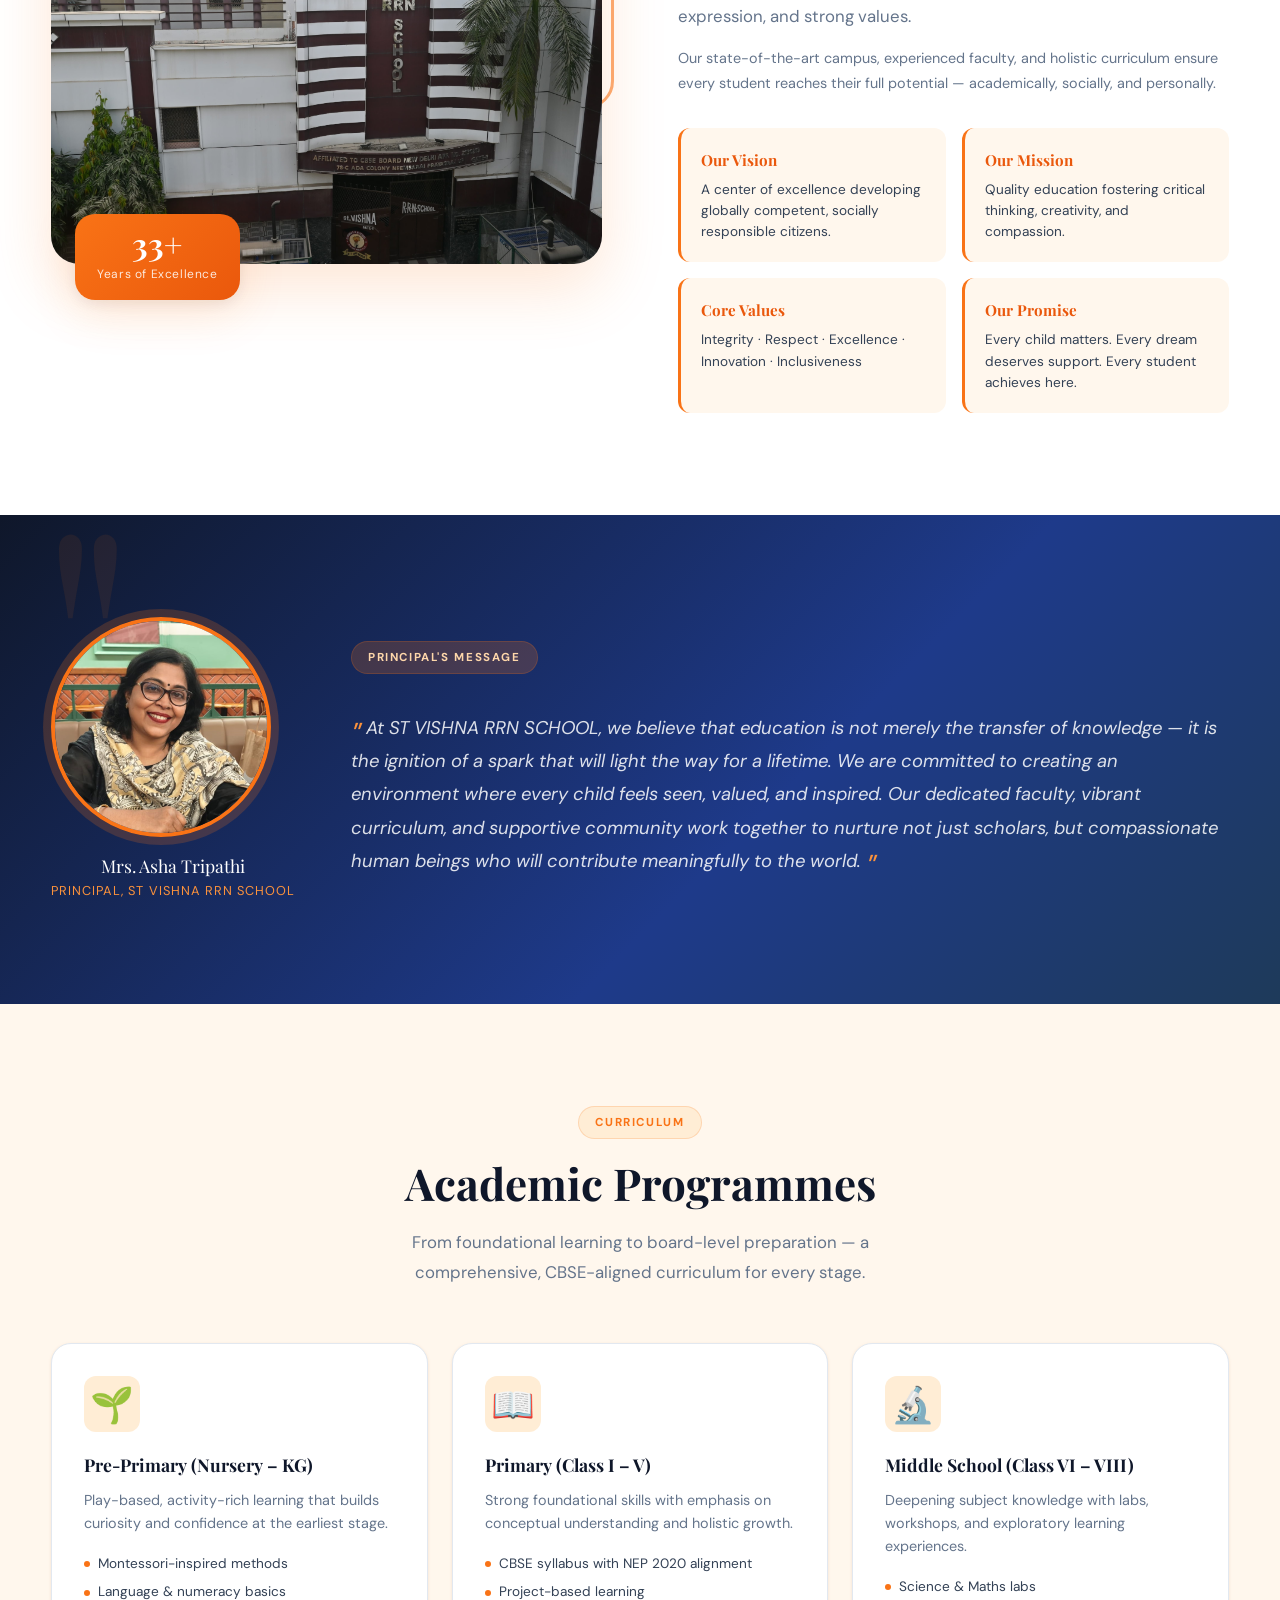
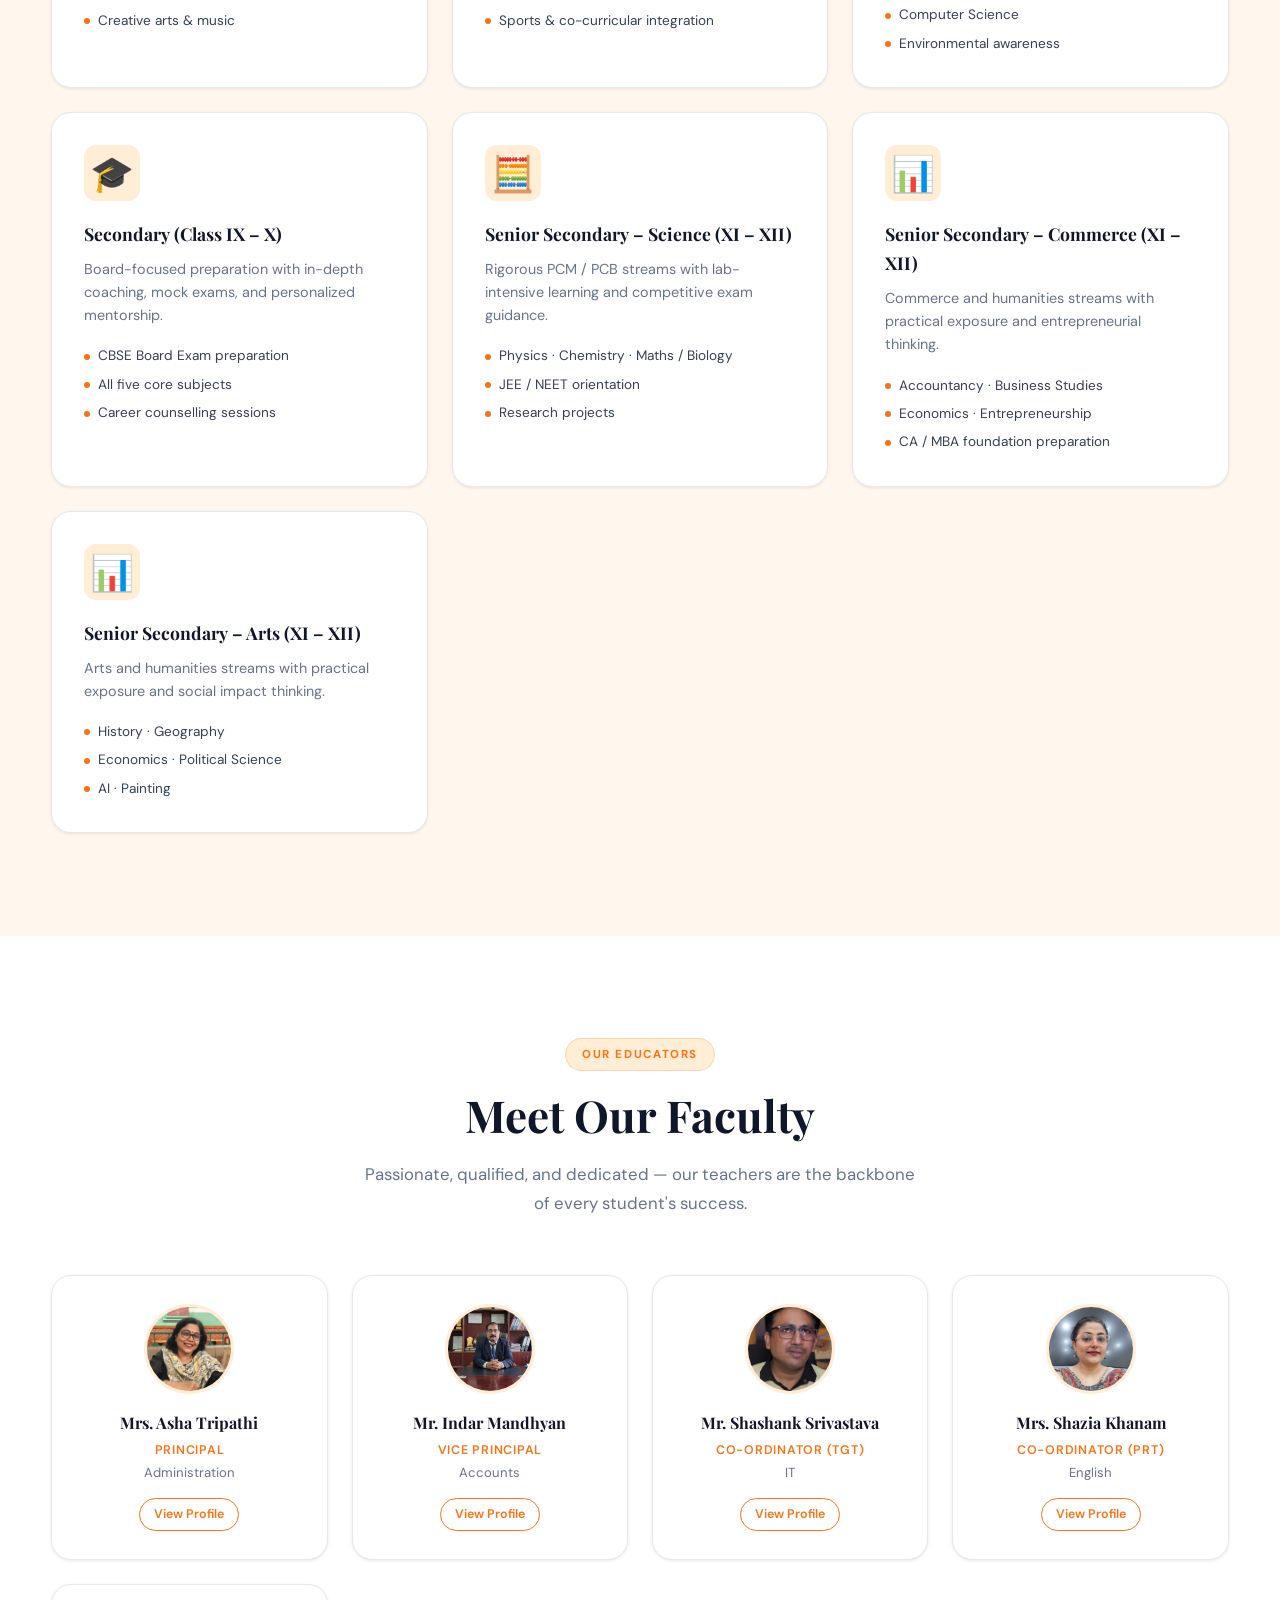
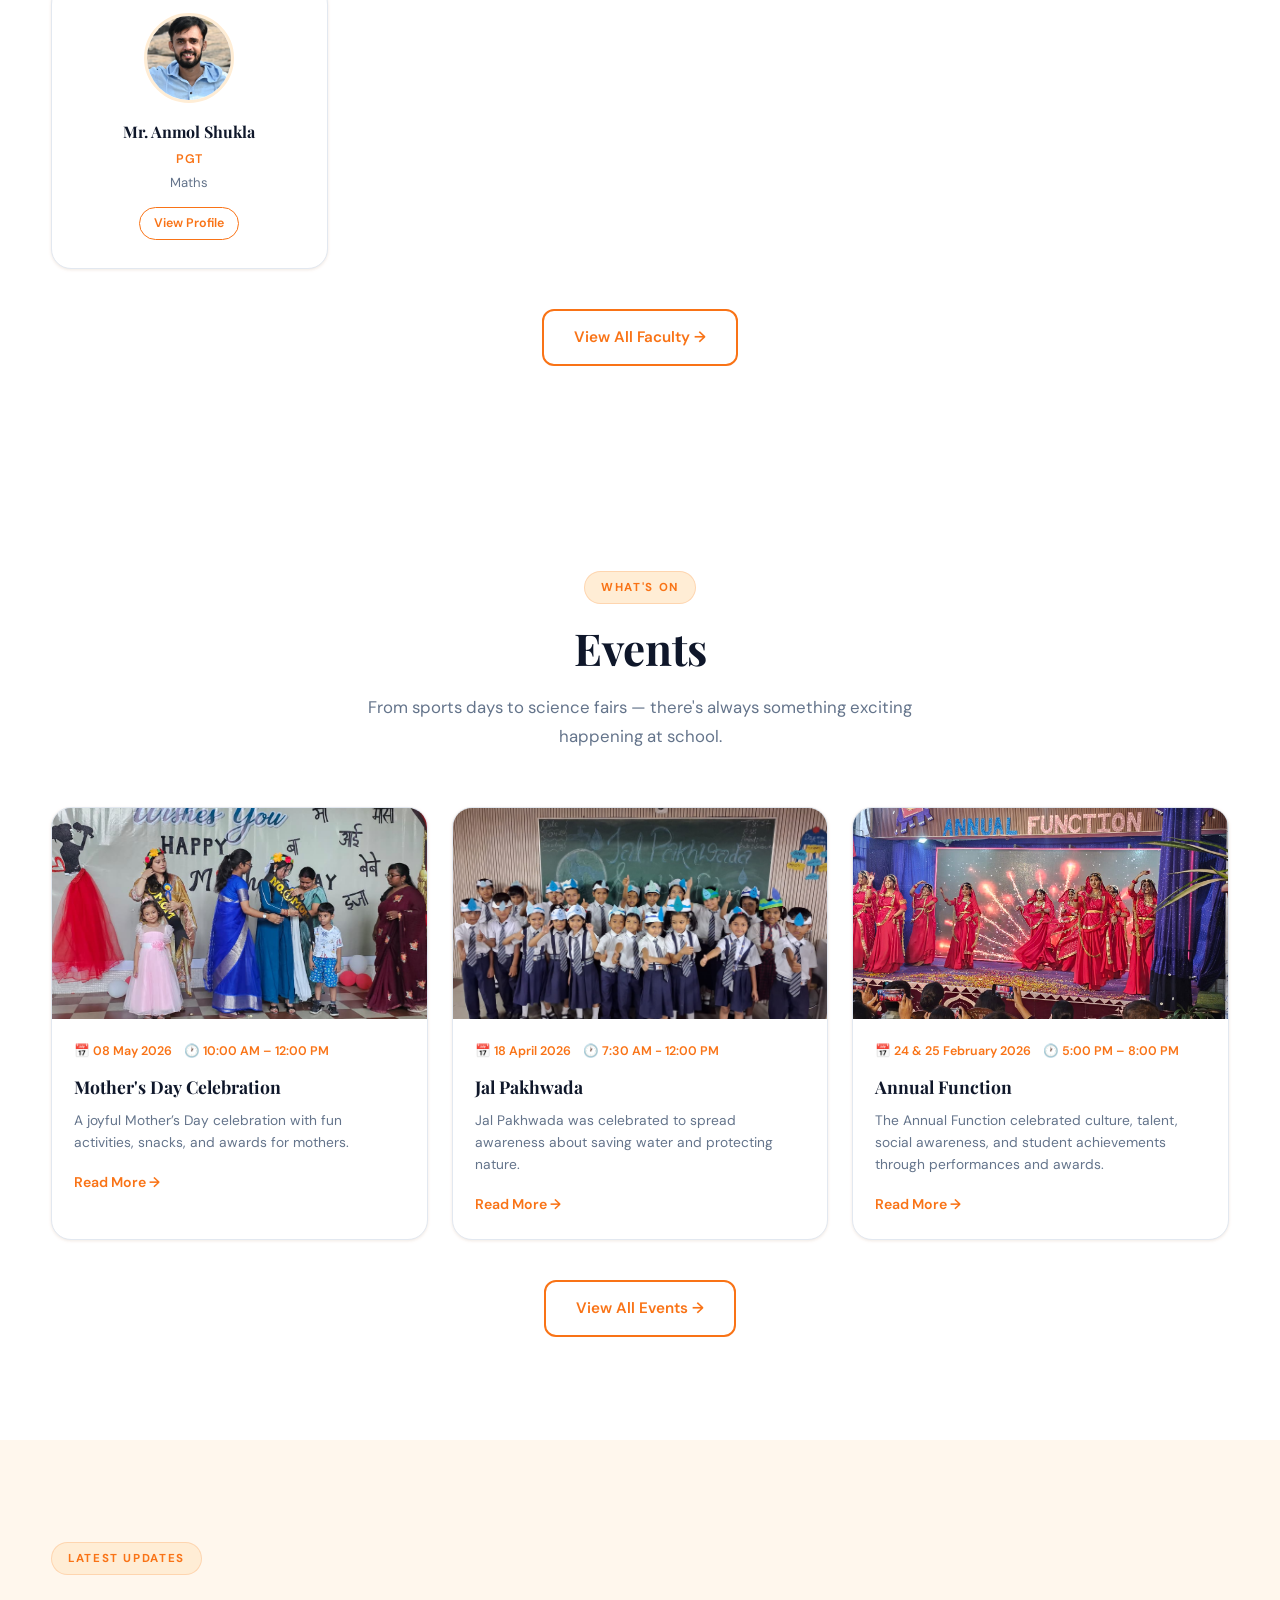
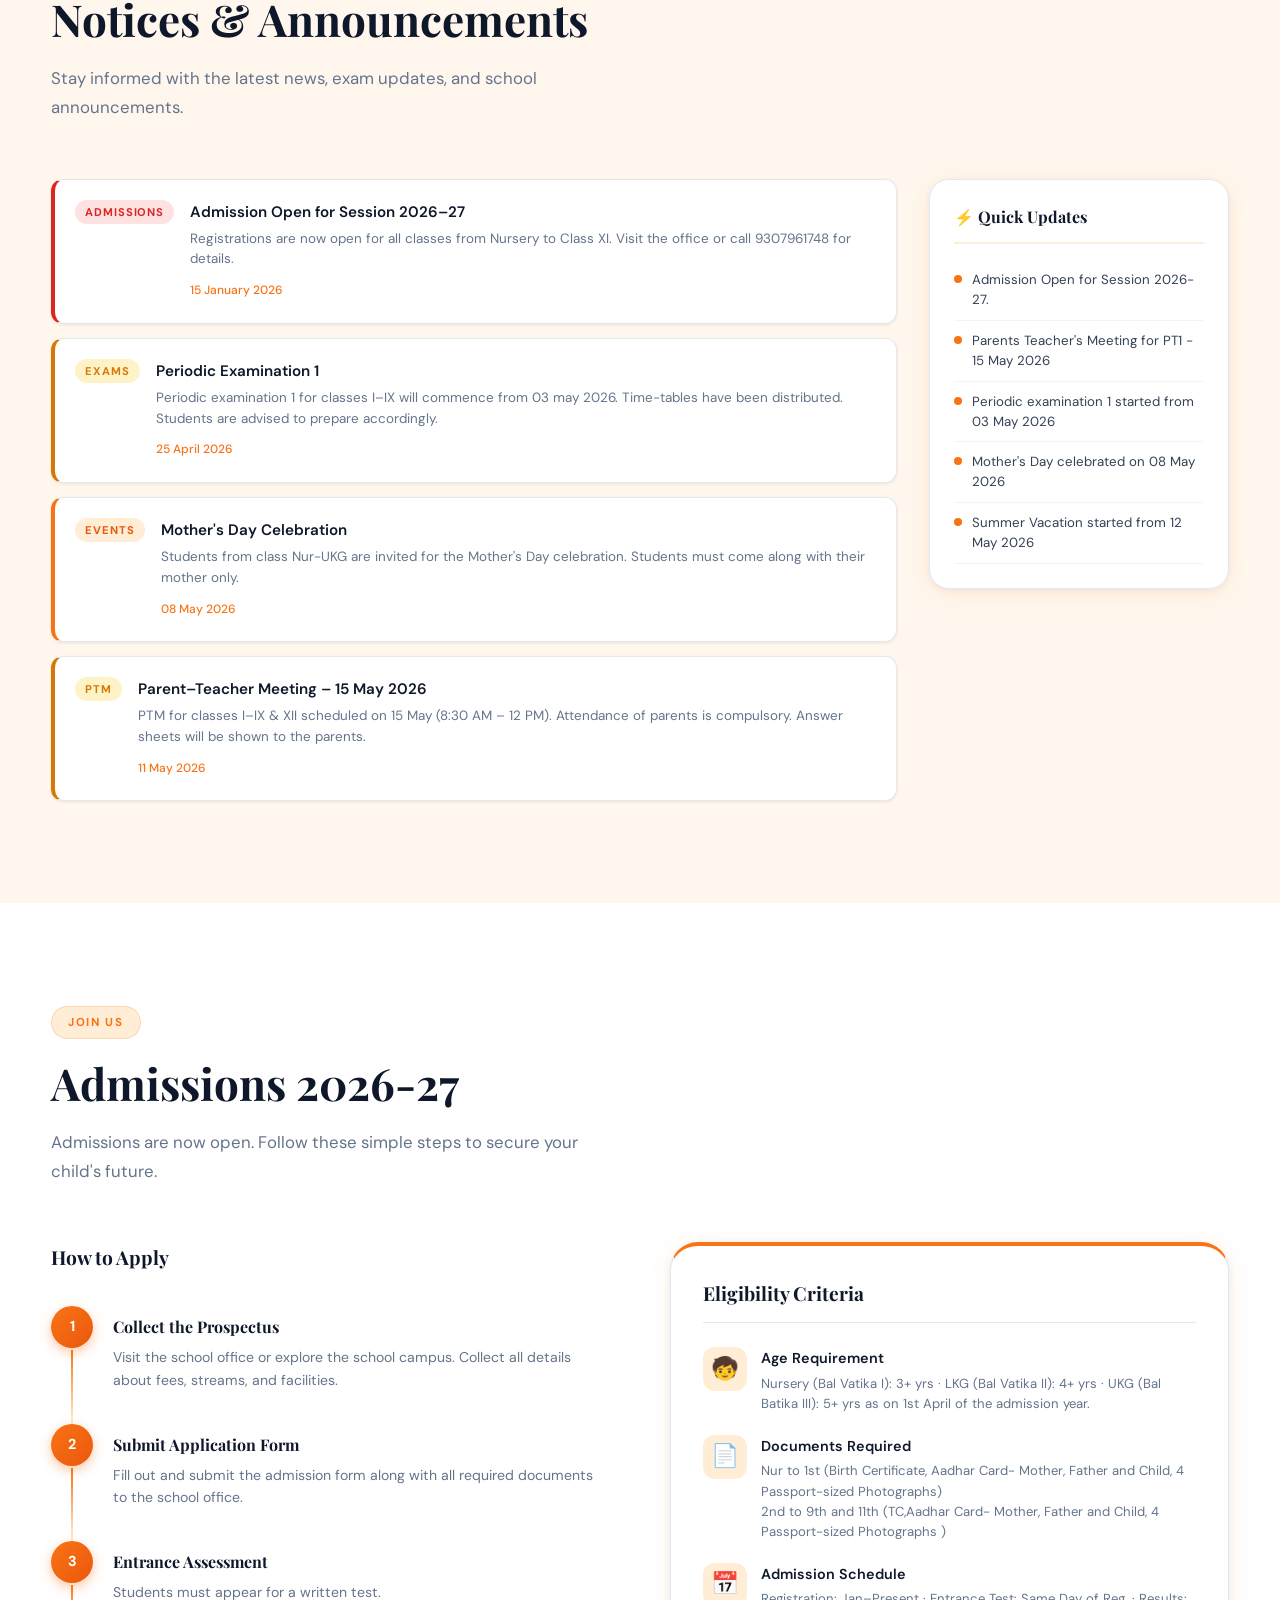
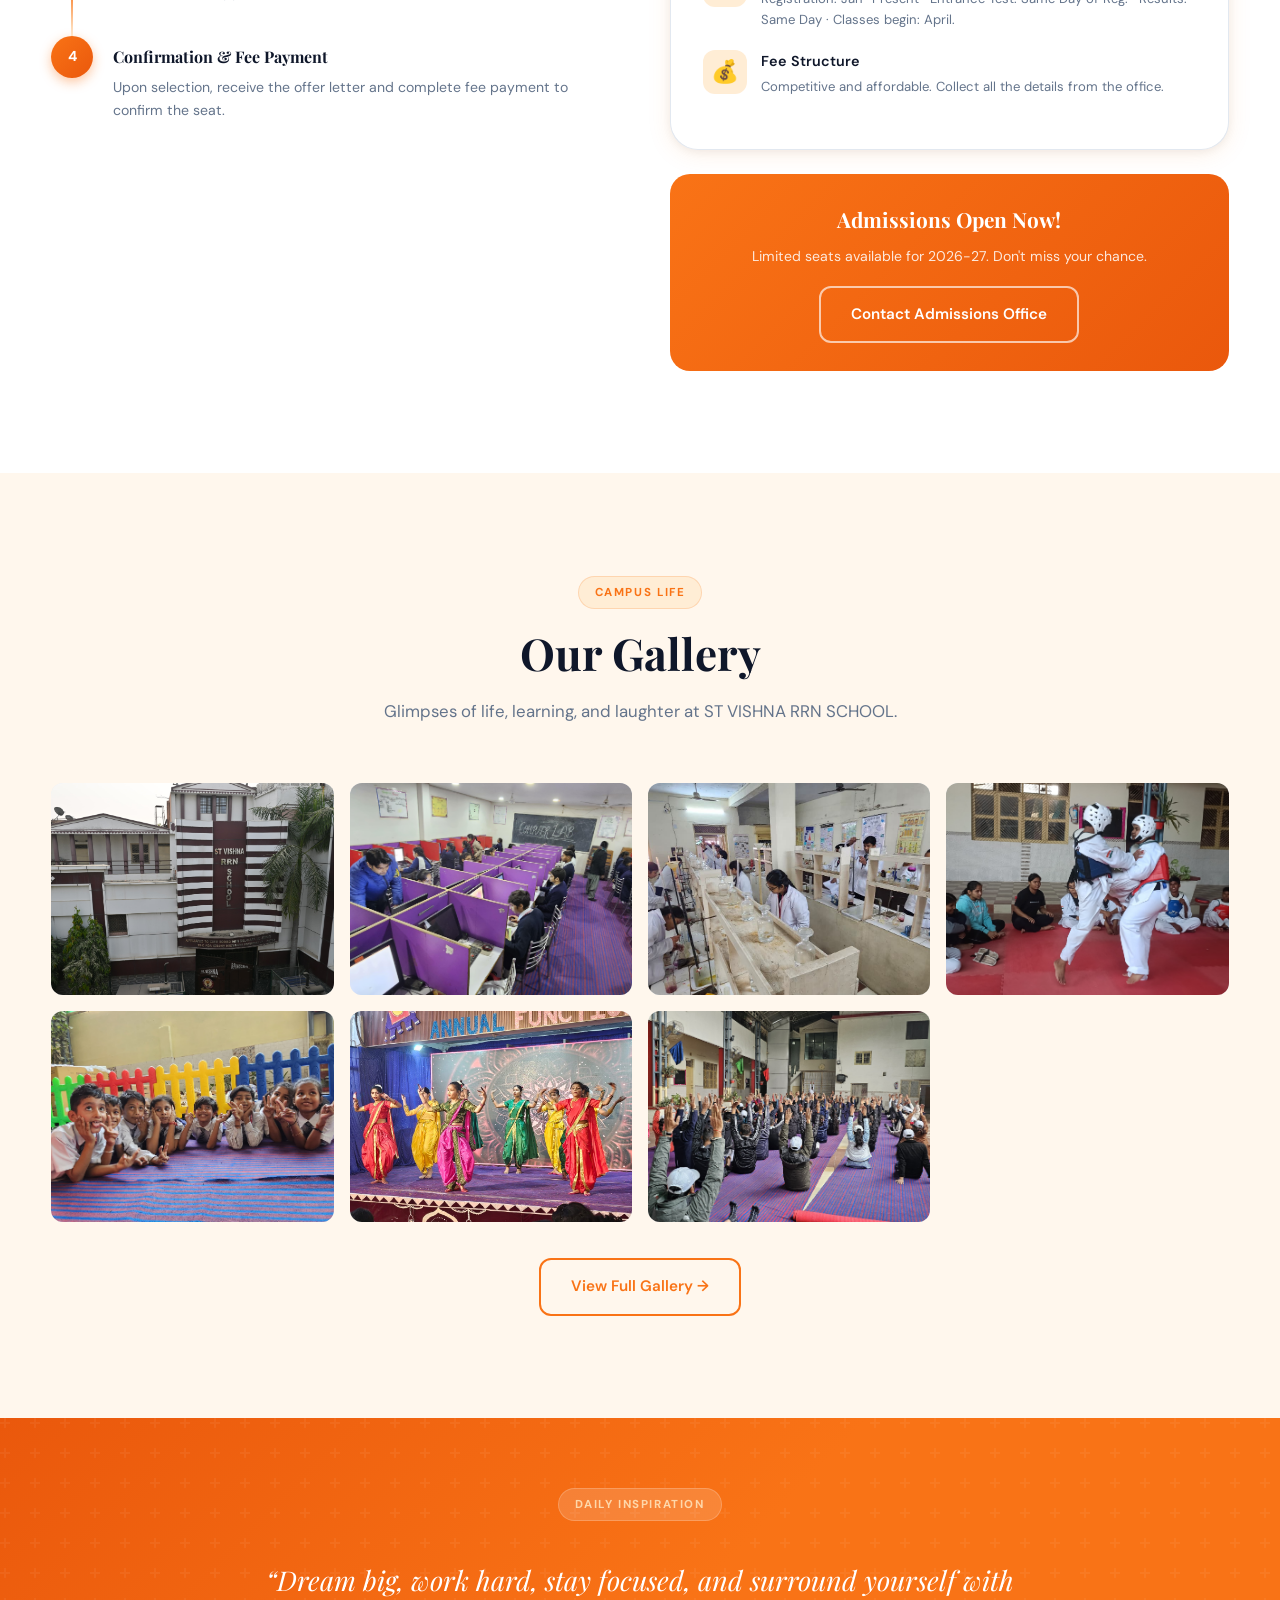
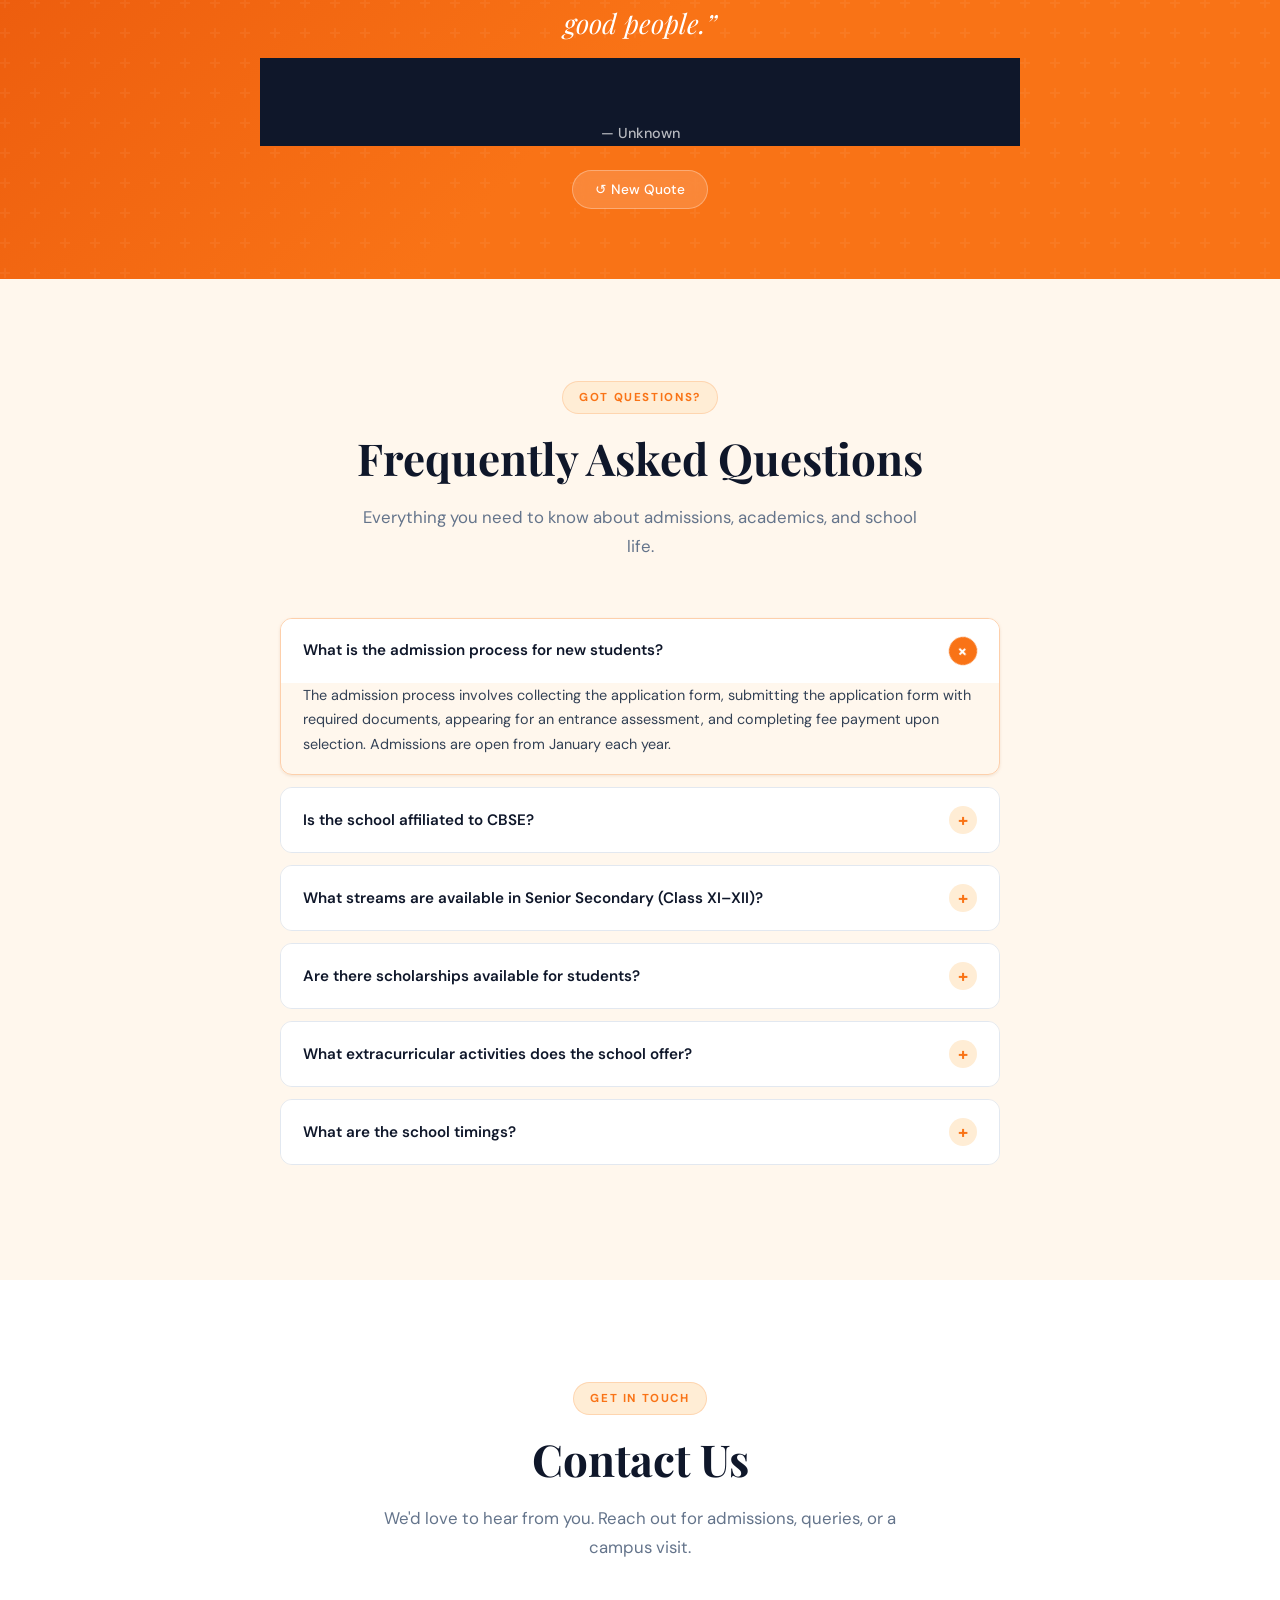
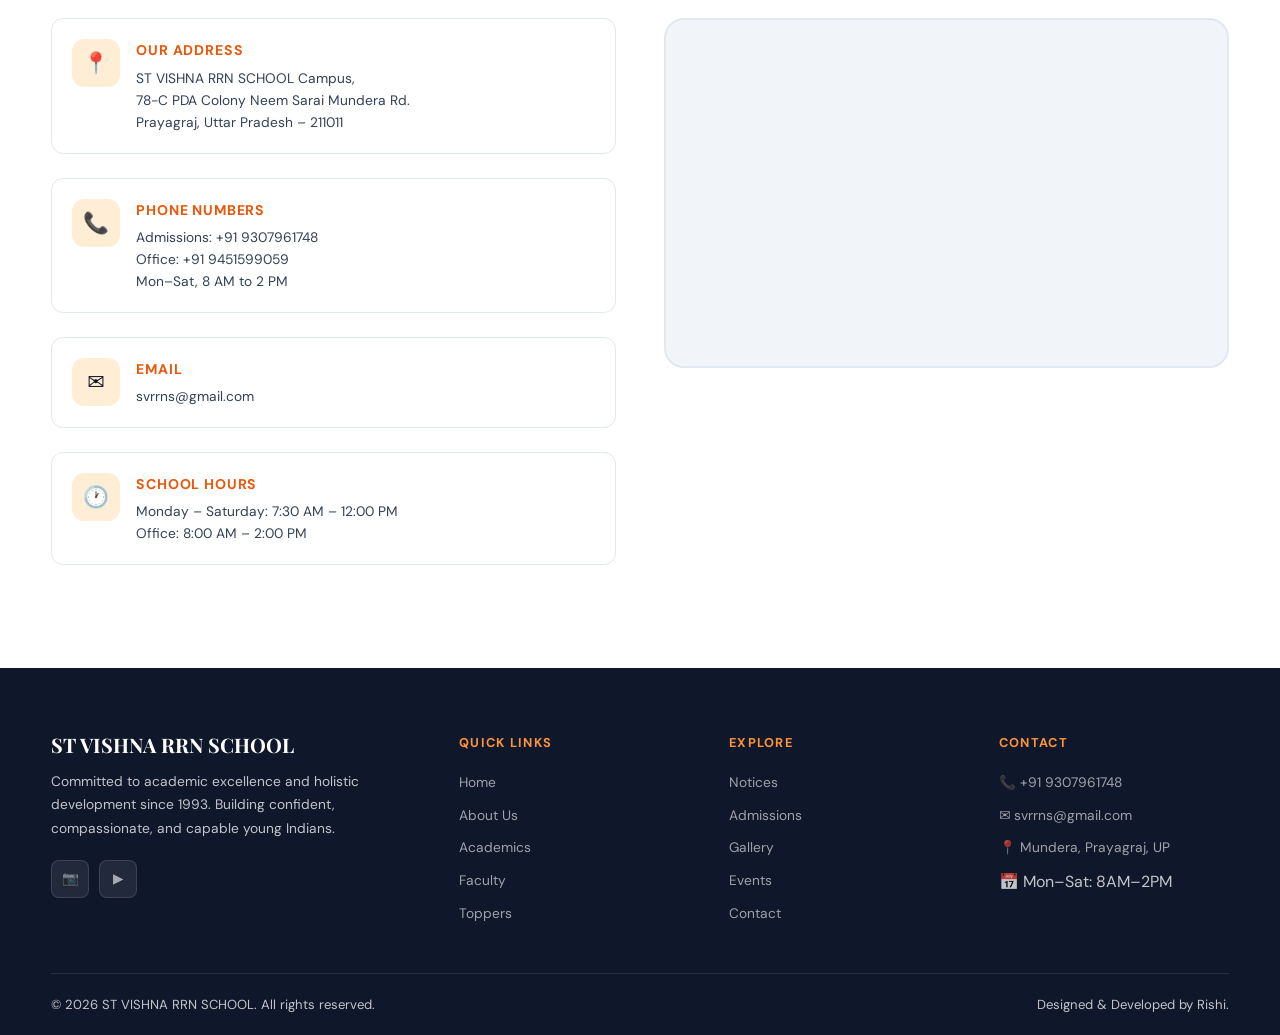
==== commit bc370c67: "Error and Spelling Fix" ====
--- a/index.html
+++ b/index.html
@@ -714,14 +714,16 @@
             <div class="contact-icon" aria-hidden="true">📍</div>
             <div>
               <h4>Our Address</h4>
-              <p>ST VISHNA RRN SCHOOL Campus,<br />78-C Mundera Rd.<br />Prayagraj, Uttar Pradesh – 211001</p>
+              <p>ST VISHNA RRN SCHOOL Campus,<br />78-C PDA Colony Neem Sarai Mundera Rd.<br />Prayagraj, Uttar Pradesh – 211011</p>
             </div>
           </div>
           <div class="contact-info-item">
             <div class="contact-icon" aria-hidden="true">📞</div>
             <div>
               <h4>Phone Numbers</h4>
-              <p>Admissions: <a href="tel:+919307961748">+91 9307961748</a><br />Mon–Sat, 8 AM to 2 PM</p>
+              <p>Admissions: <a href="tel:+919307961748">+91 9307961748</a>
+                <br/>Office: <a href="tel:+919451599059">+91 9451599059</a>
+                <br />Mon–Sat, 8 AM to 2 PM</p>
             </div>
           </div>
           <div class="contact-info-item">
--- a/style.css
+++ b/style.css
@@ -398,7 +398,7 @@
 }
 .ticker-track {
   display: flex;
-  animation: ticker-scroll 30s linear infinite;
+  animation: ticker-scroll 20s linear infinite;
   white-space: nowrap;
   gap: 40px;
 }
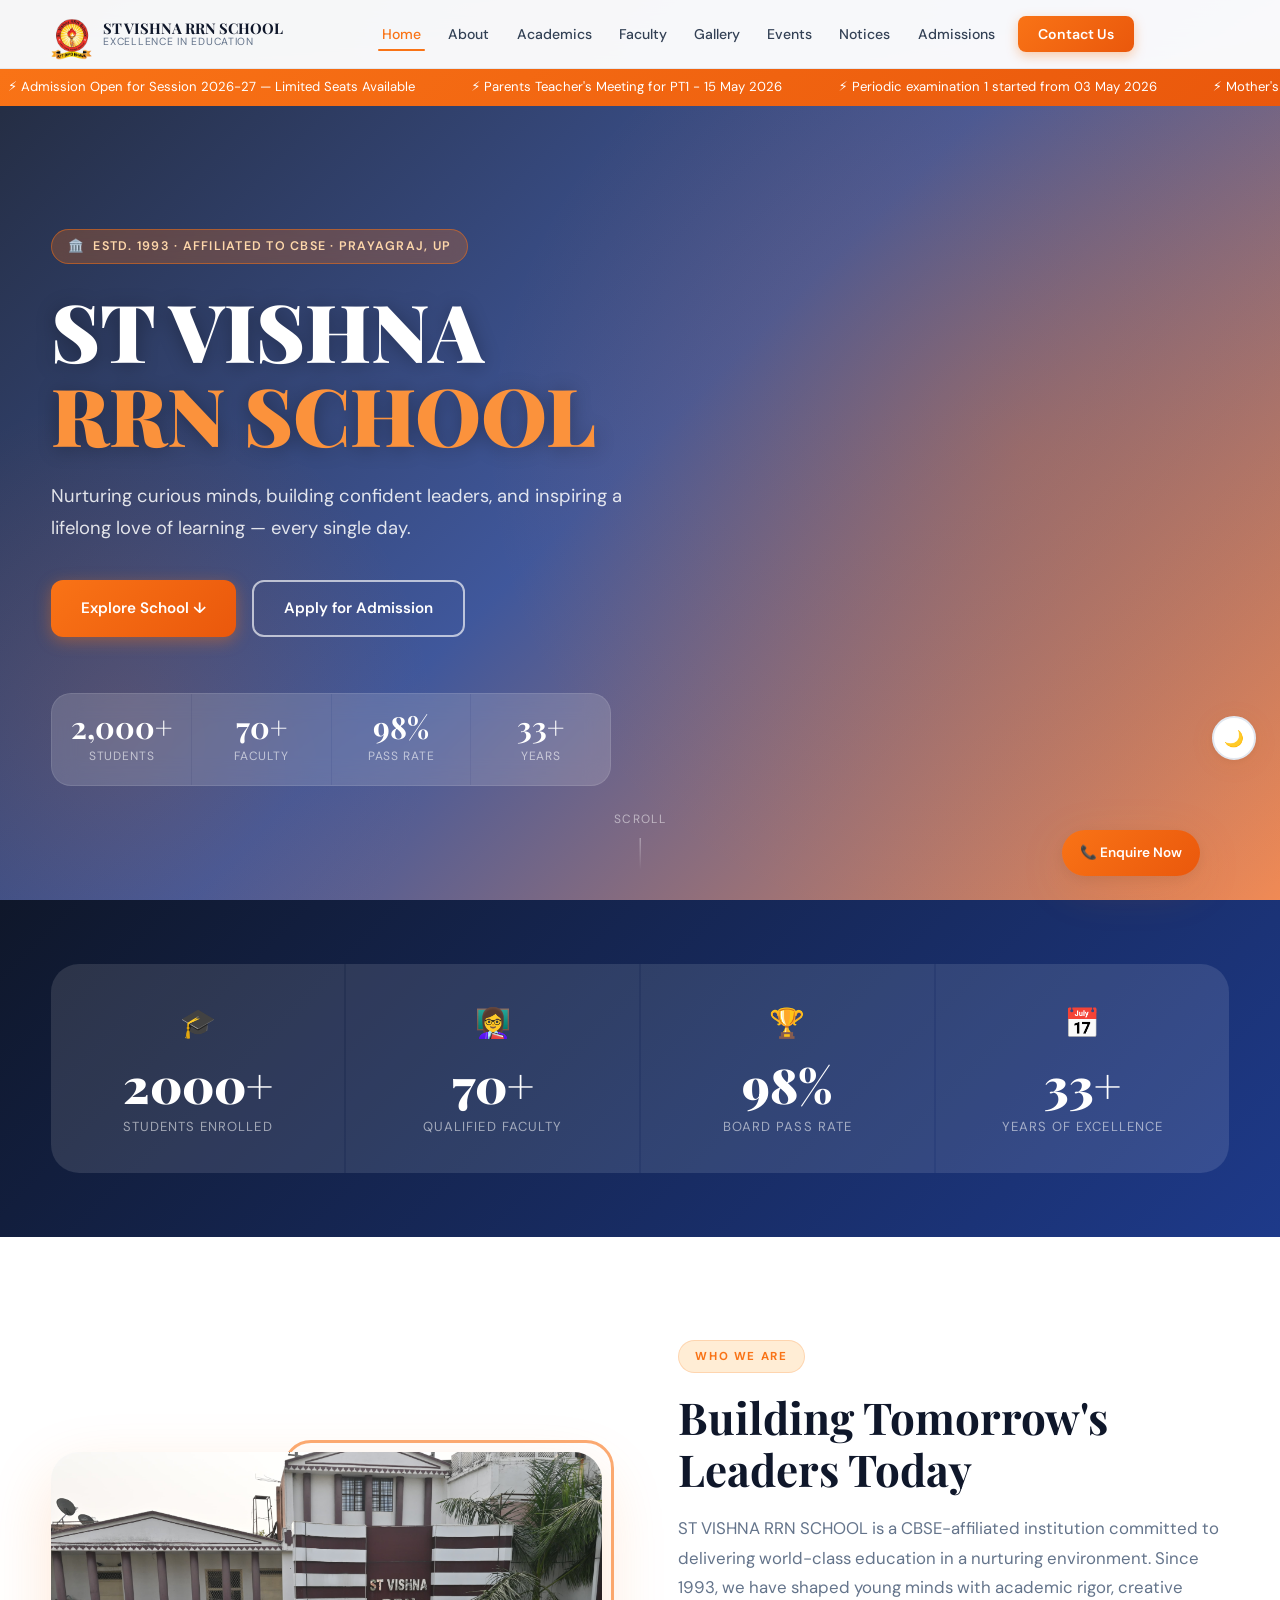
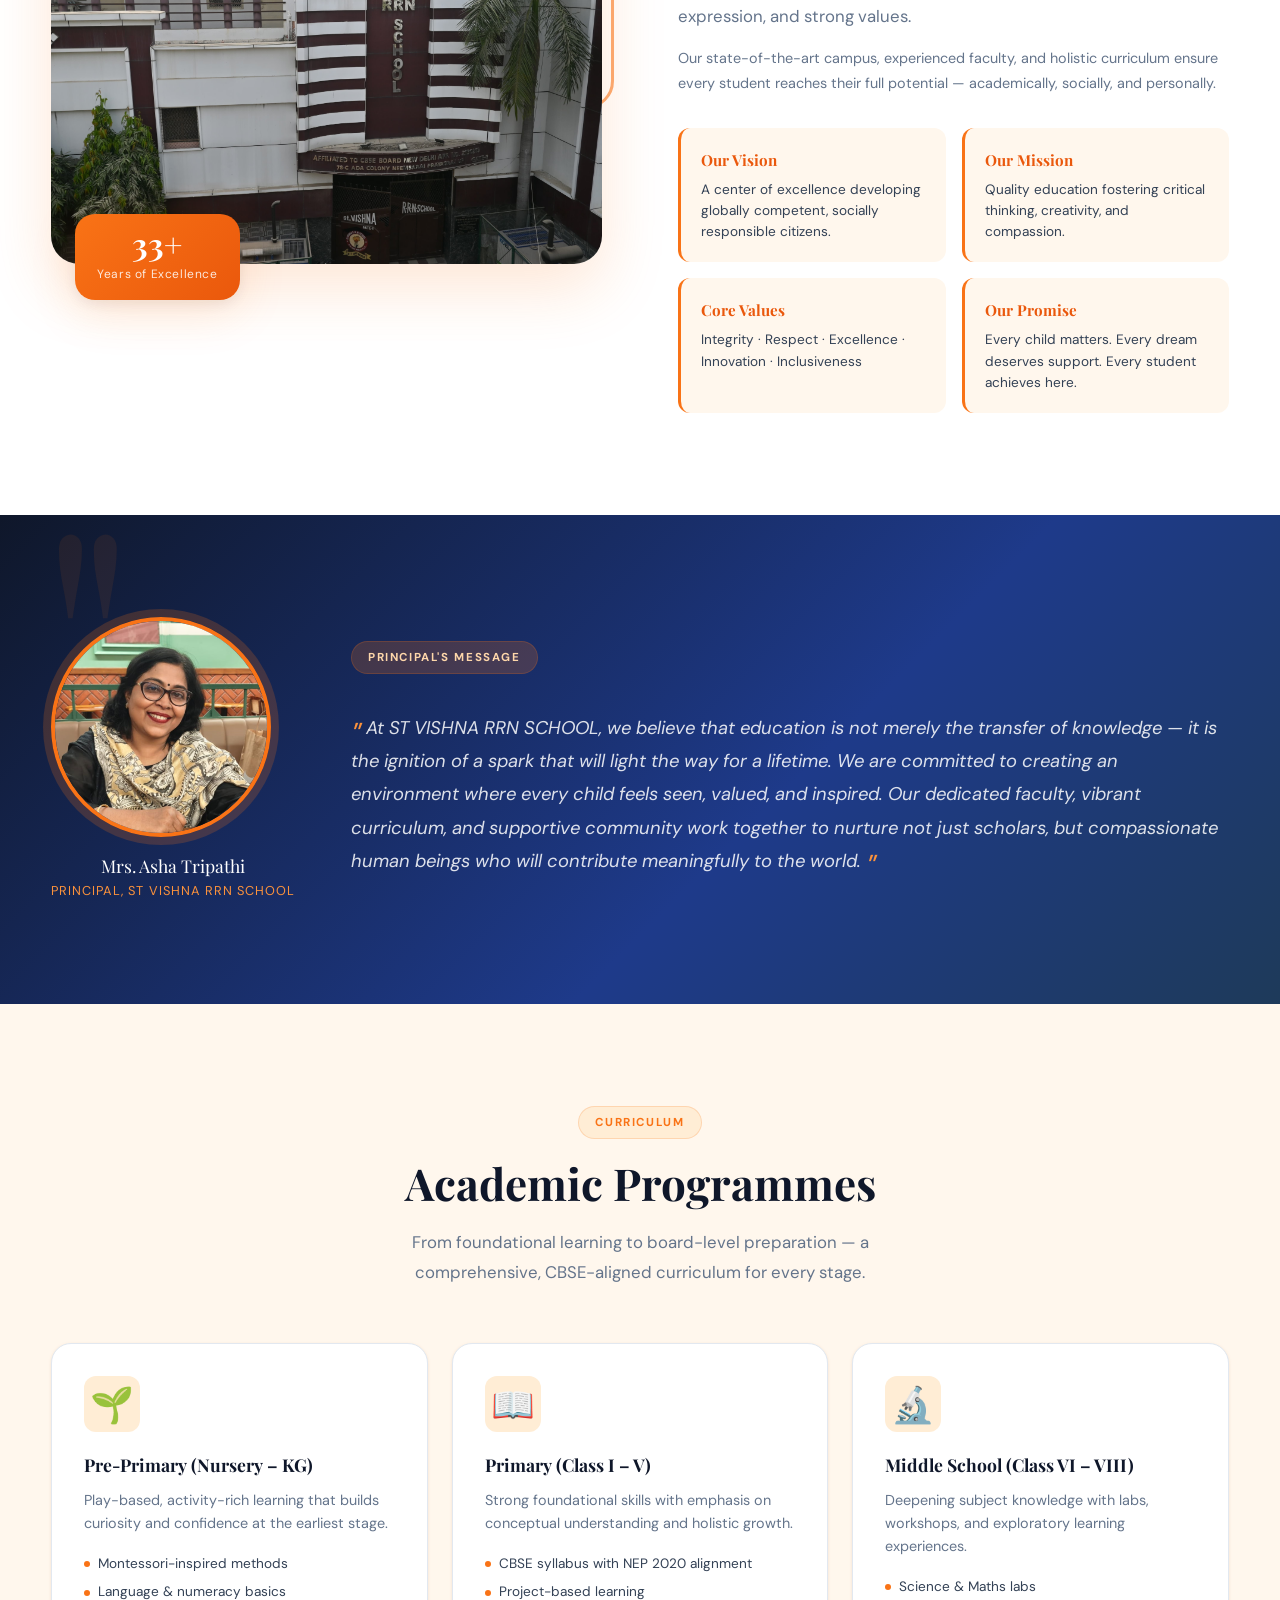
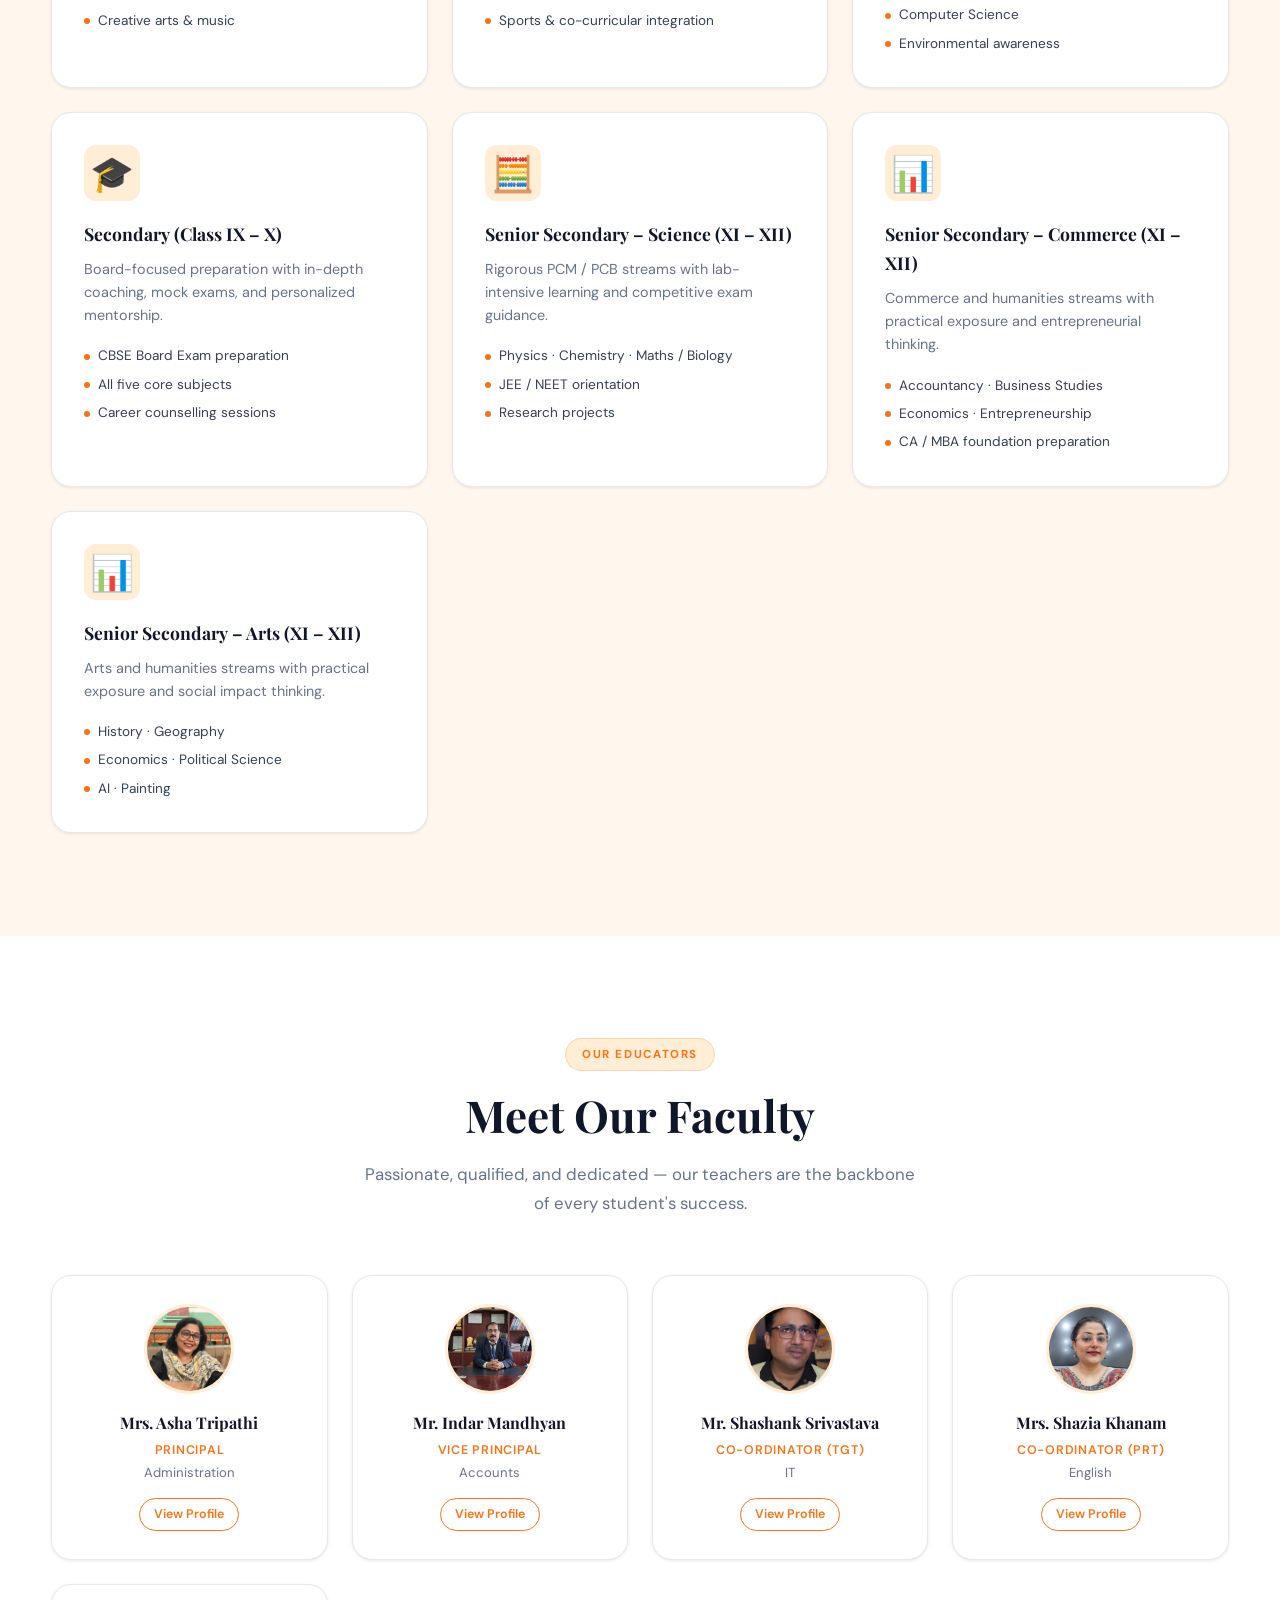
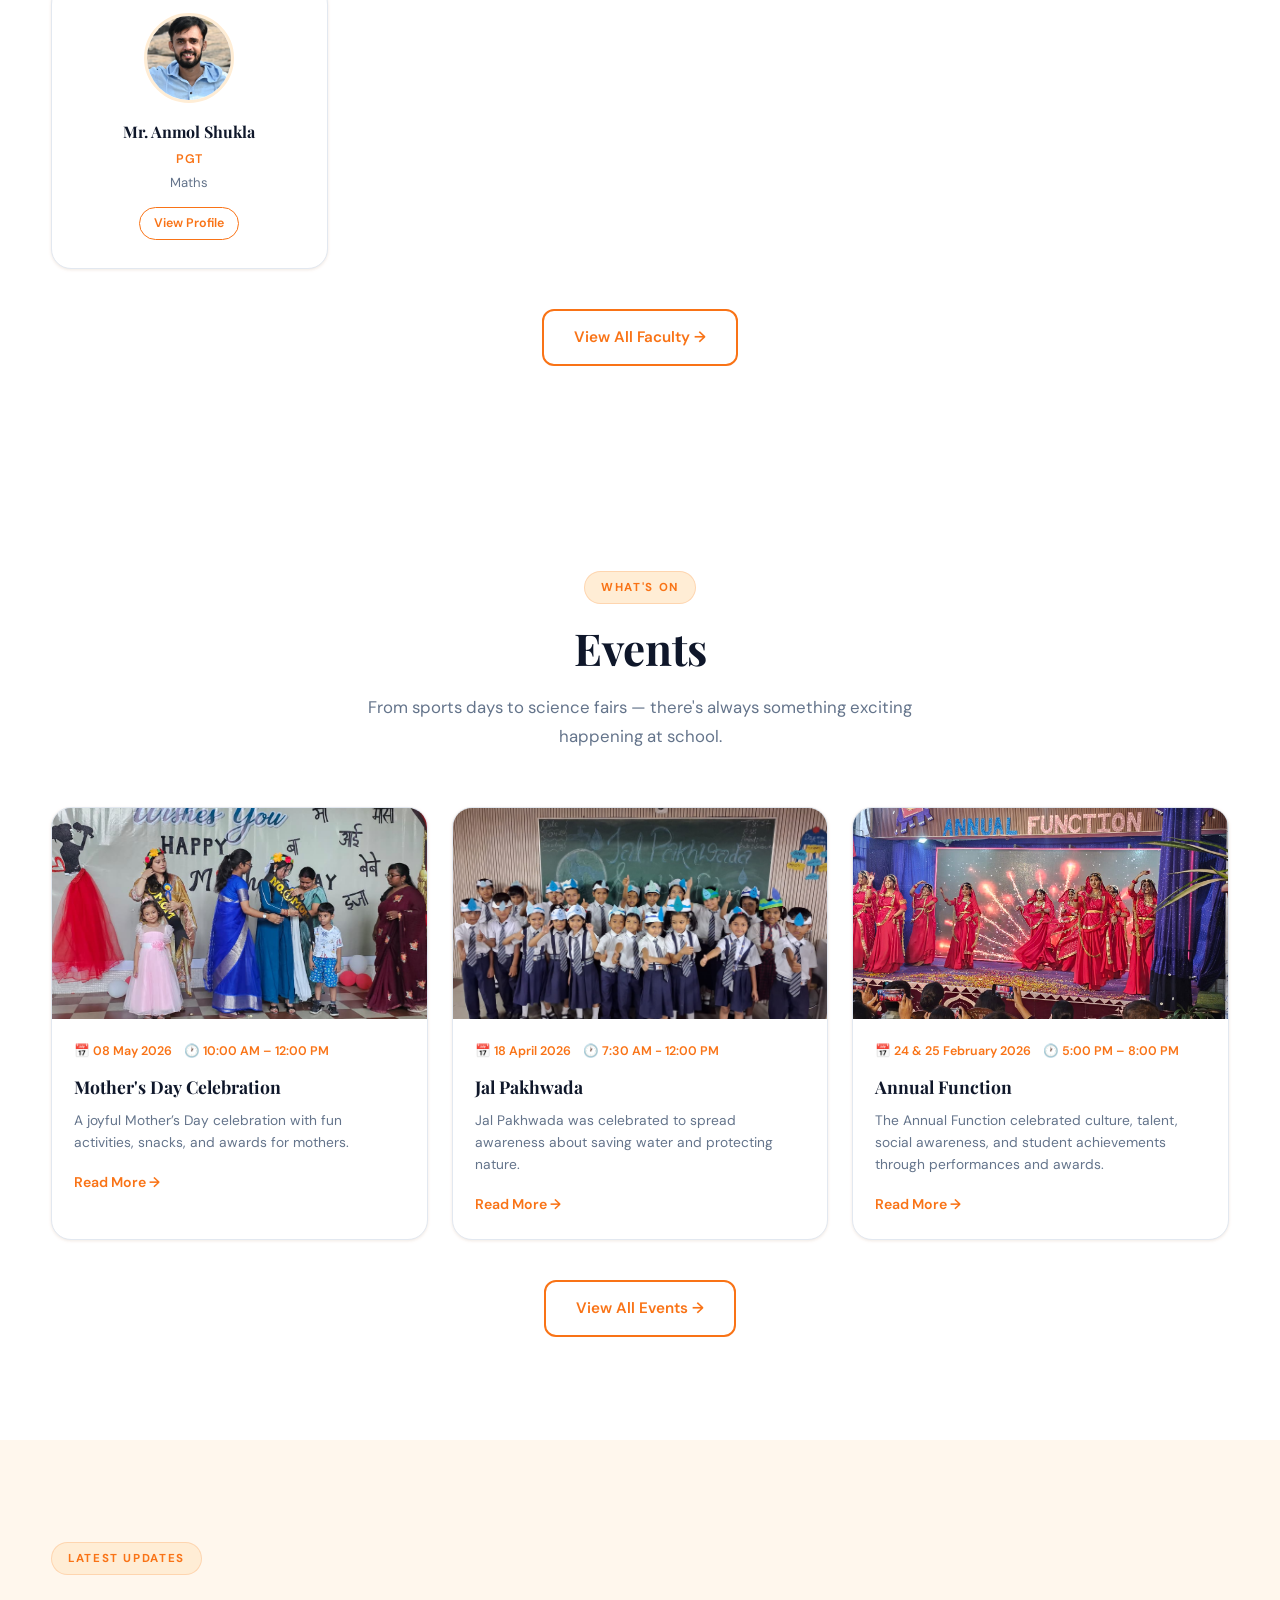
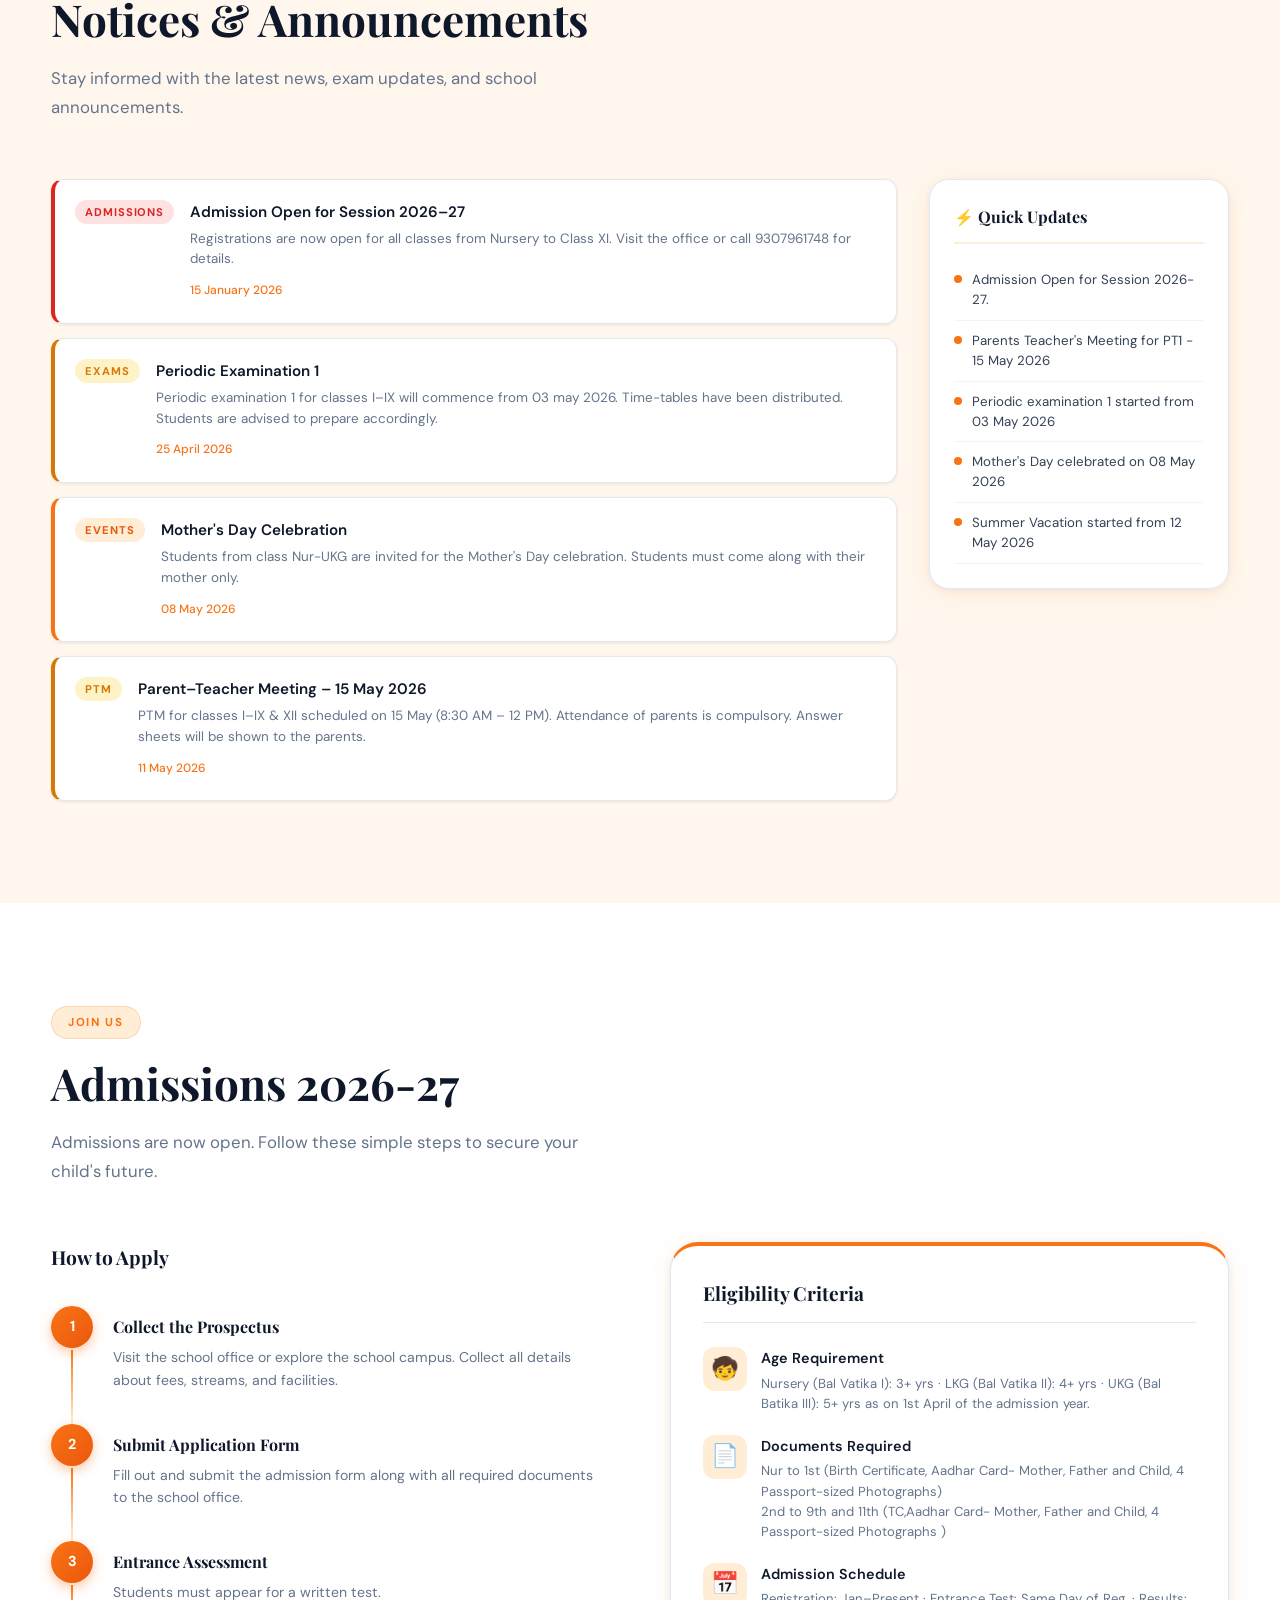
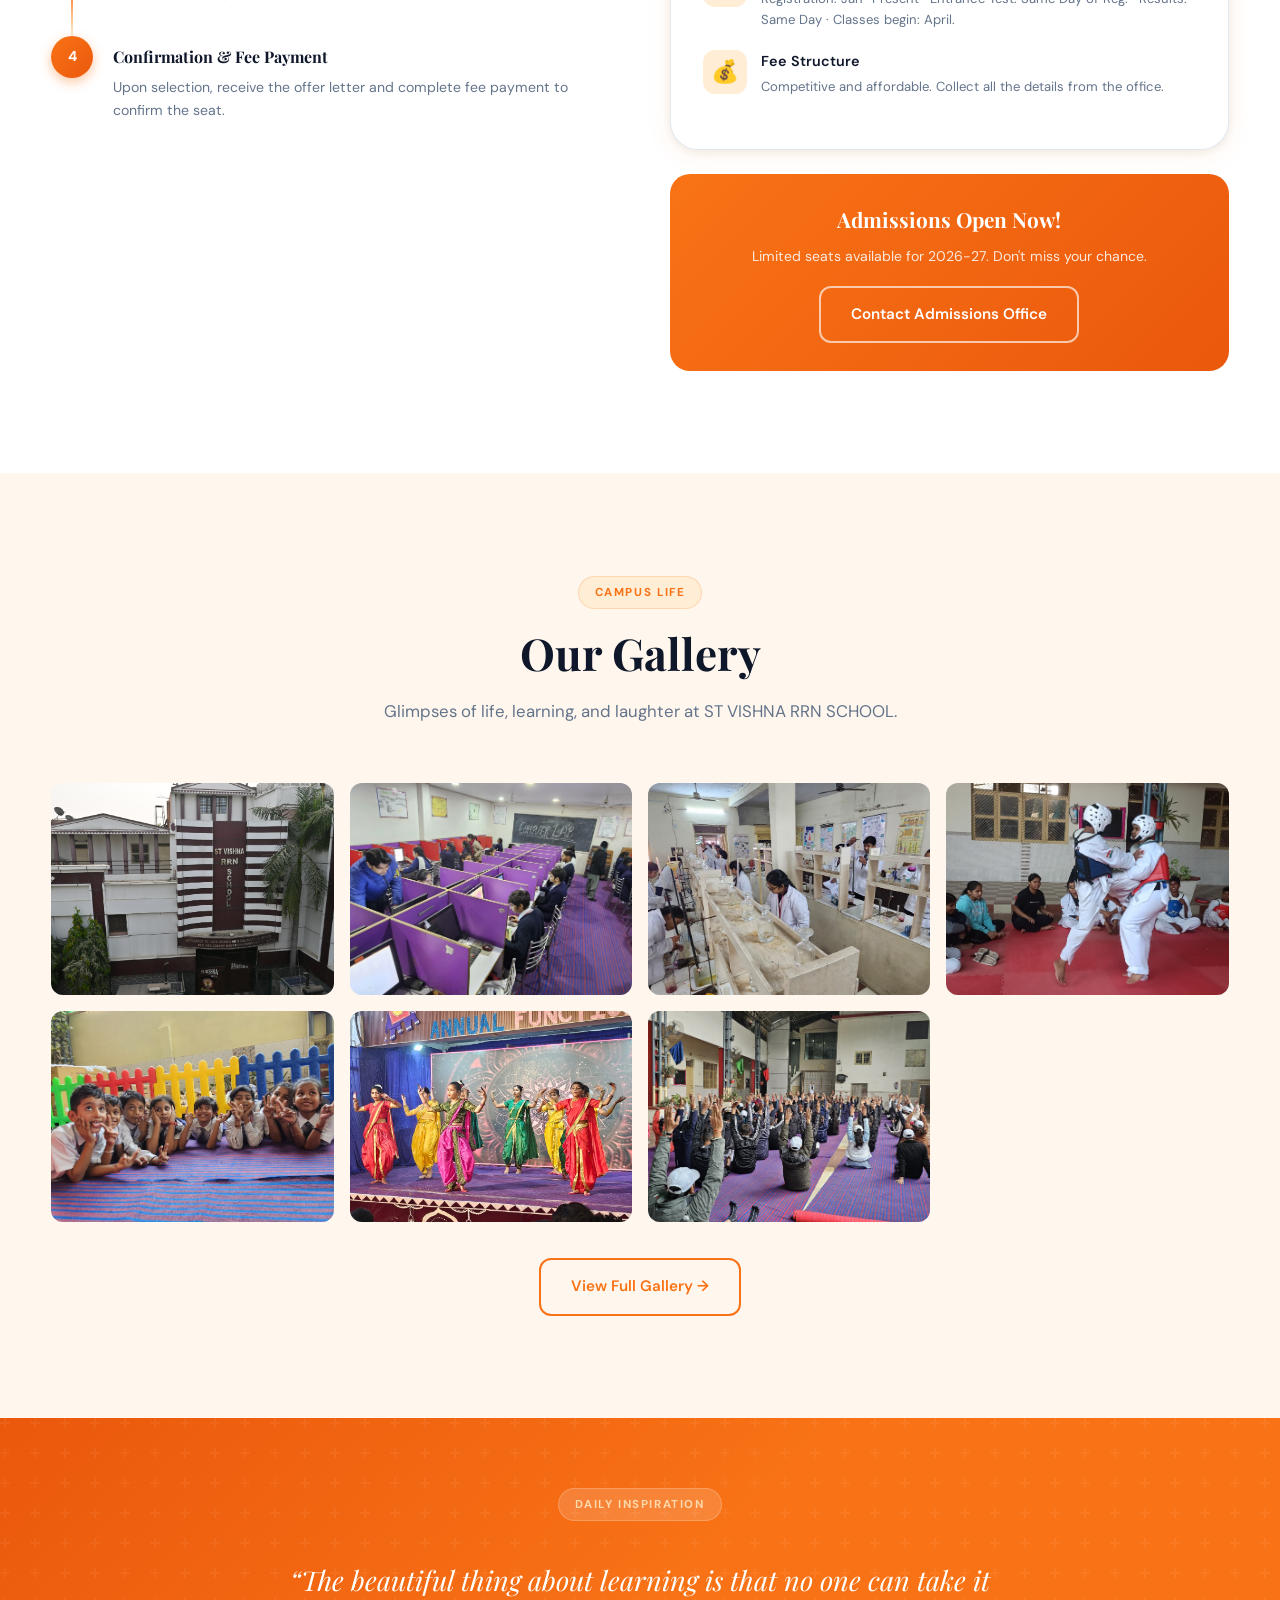
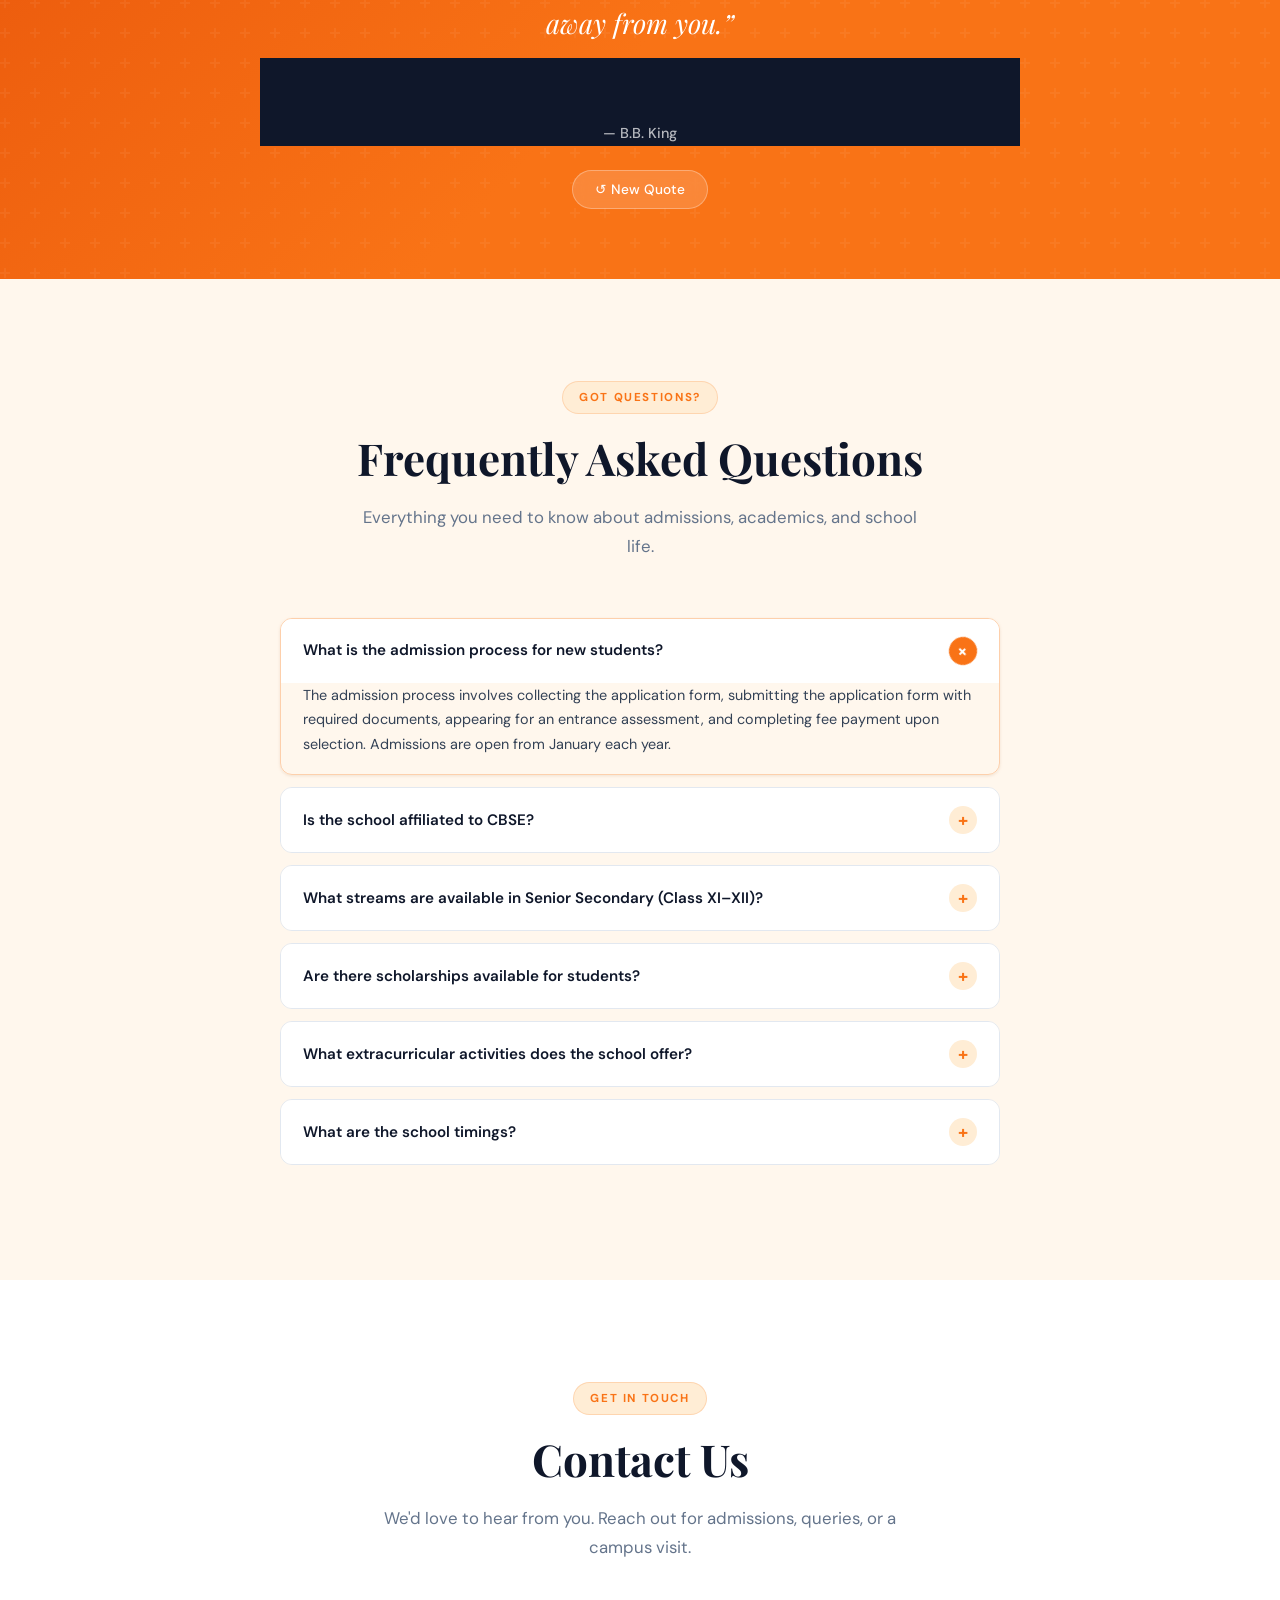
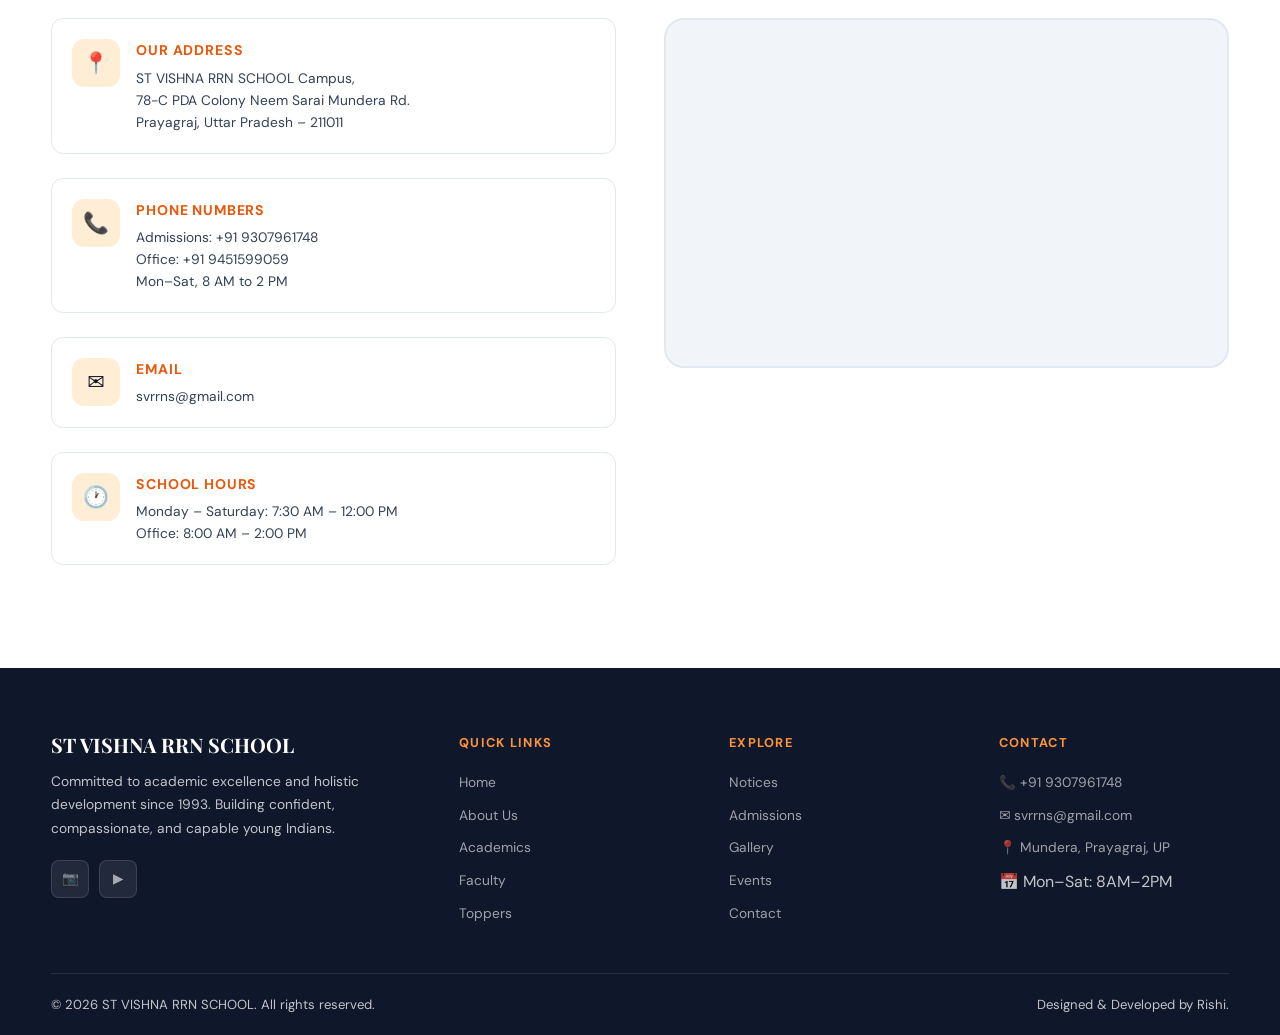
==== commit 0600f085: "Install Vercel Web Analytics ## Vercel Web Analytics Implementation  ### Summary Successfully implem" ====
--- a/index.html
+++ b/index.html
@@ -21,6 +21,12 @@
 
   <!-- Styles -->
   <link rel="stylesheet" href="style.css" />
+
+  <!-- Vercel Web Analytics -->
+  <script>
+    window.va = window.va || function () { (window.vaq = window.vaq || []).push(arguments); };
+  </script>
+  <script defer src="/_vercel/insights/script.js"></script>
 
   <!-- Extra styles for index-specific components -->
   <style>
@@ -439,7 +445,7 @@
 
 <!-- ══════════════════════════════════════════════════════════════
      TOPPERS SECTION
-══════════════════════════════════════════════════════════════ -->
+════════════════════════════════════════��═════════════════════ -->
 <!-- <section id="toppers" class="section section-alt" aria-labelledby="toppers-title">
   <div class="container">
     <header class="section-header center">
